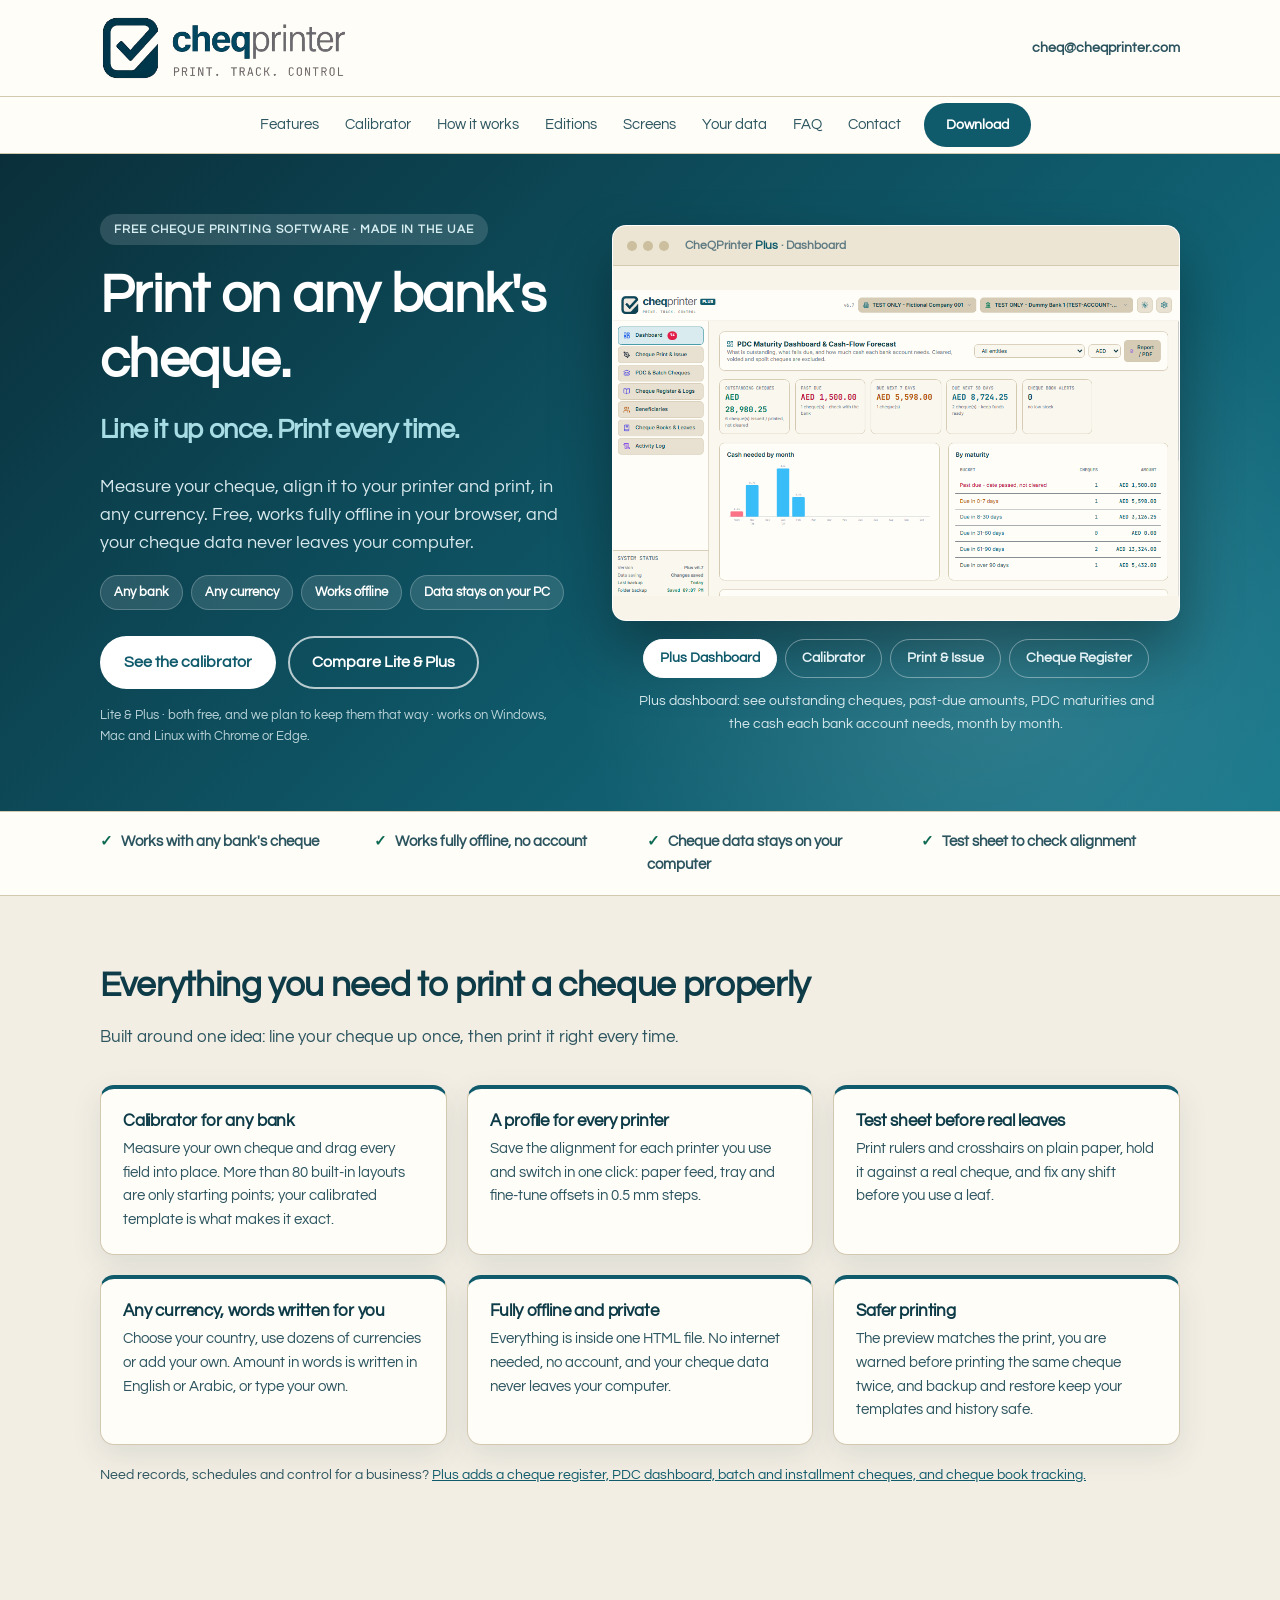
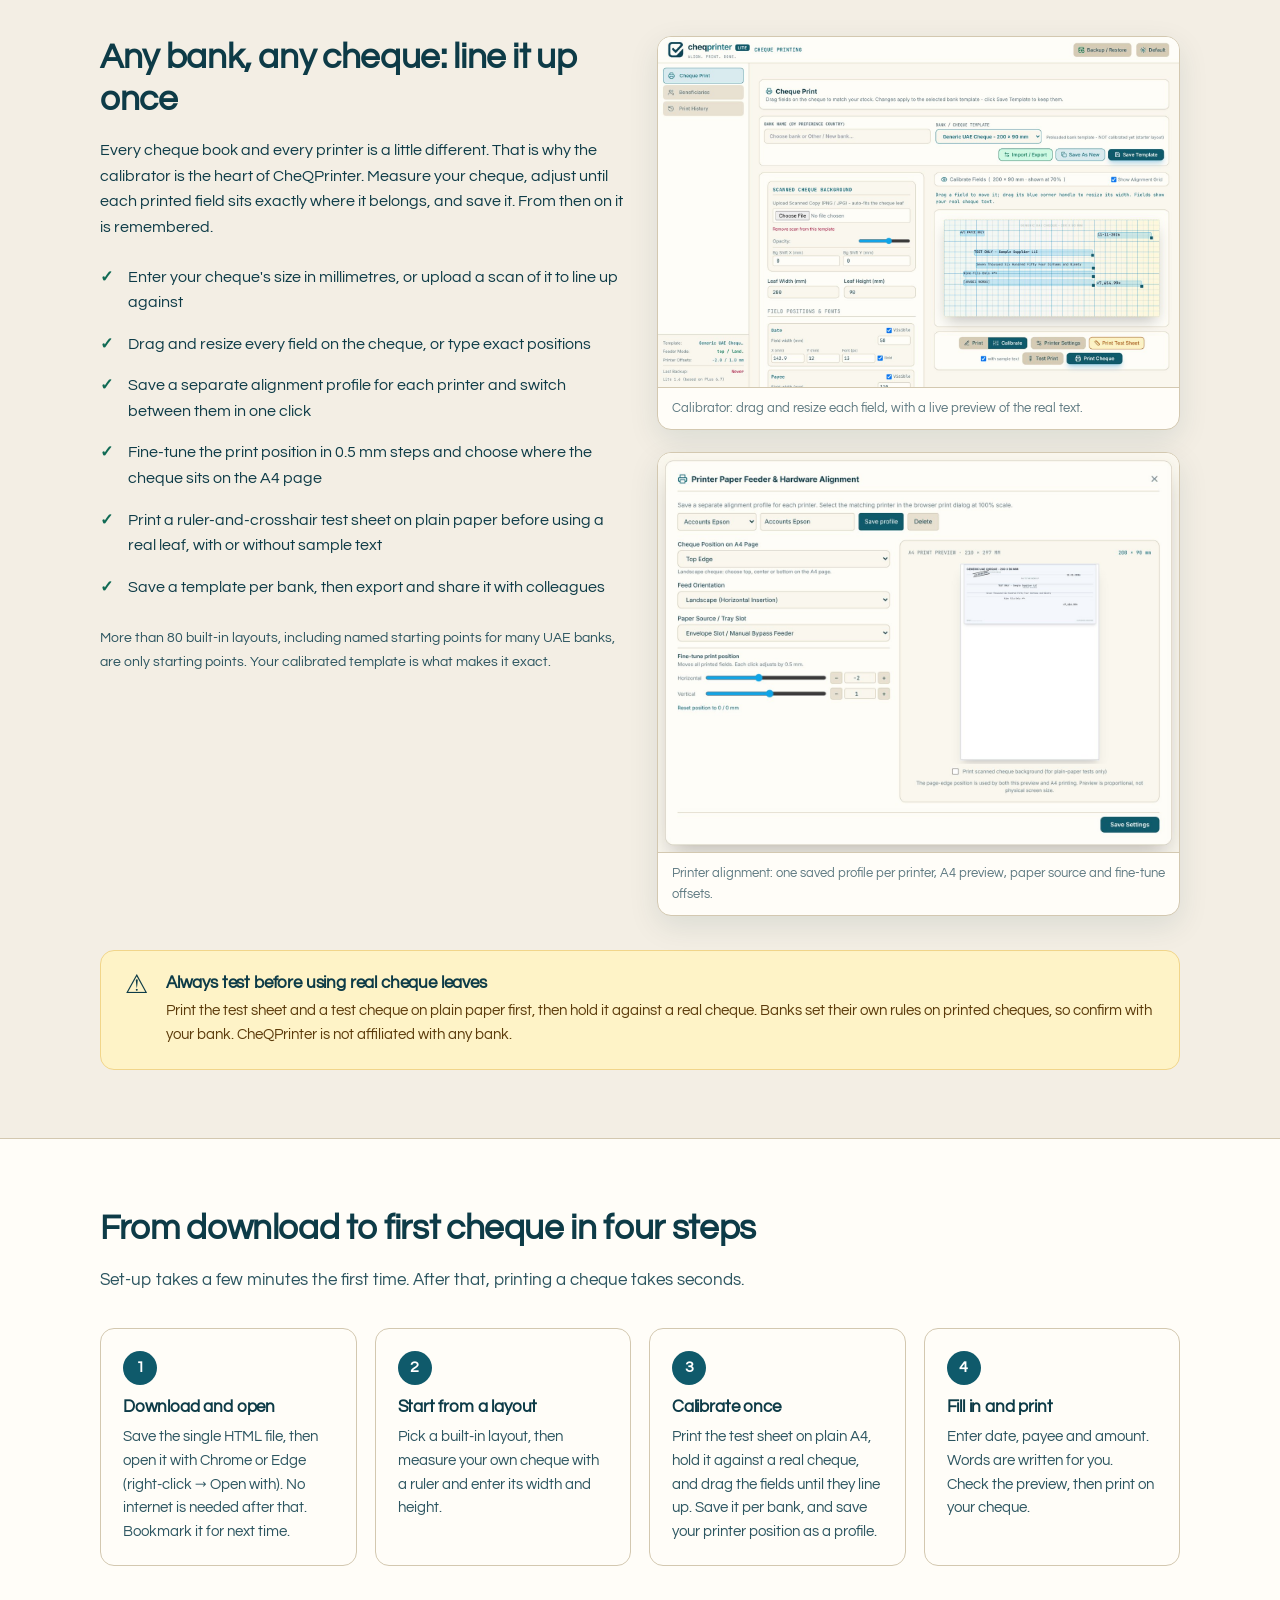
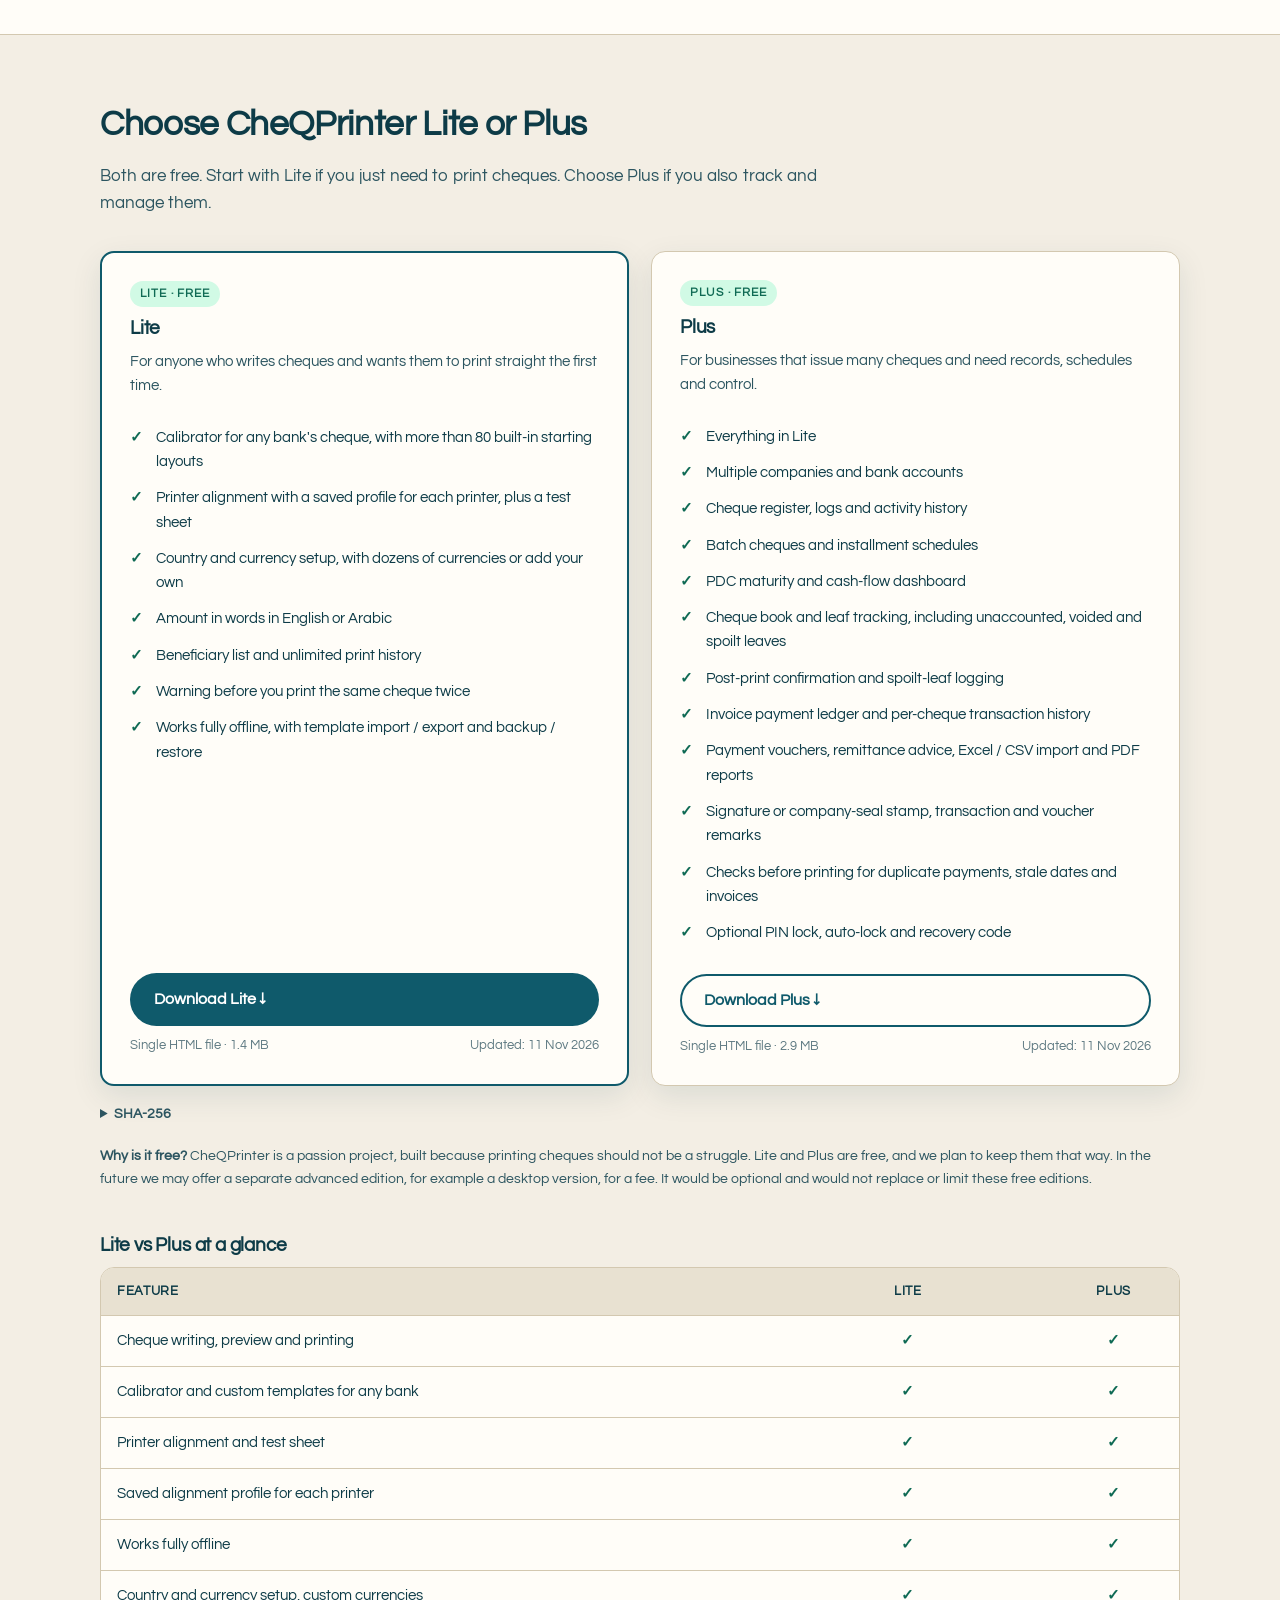
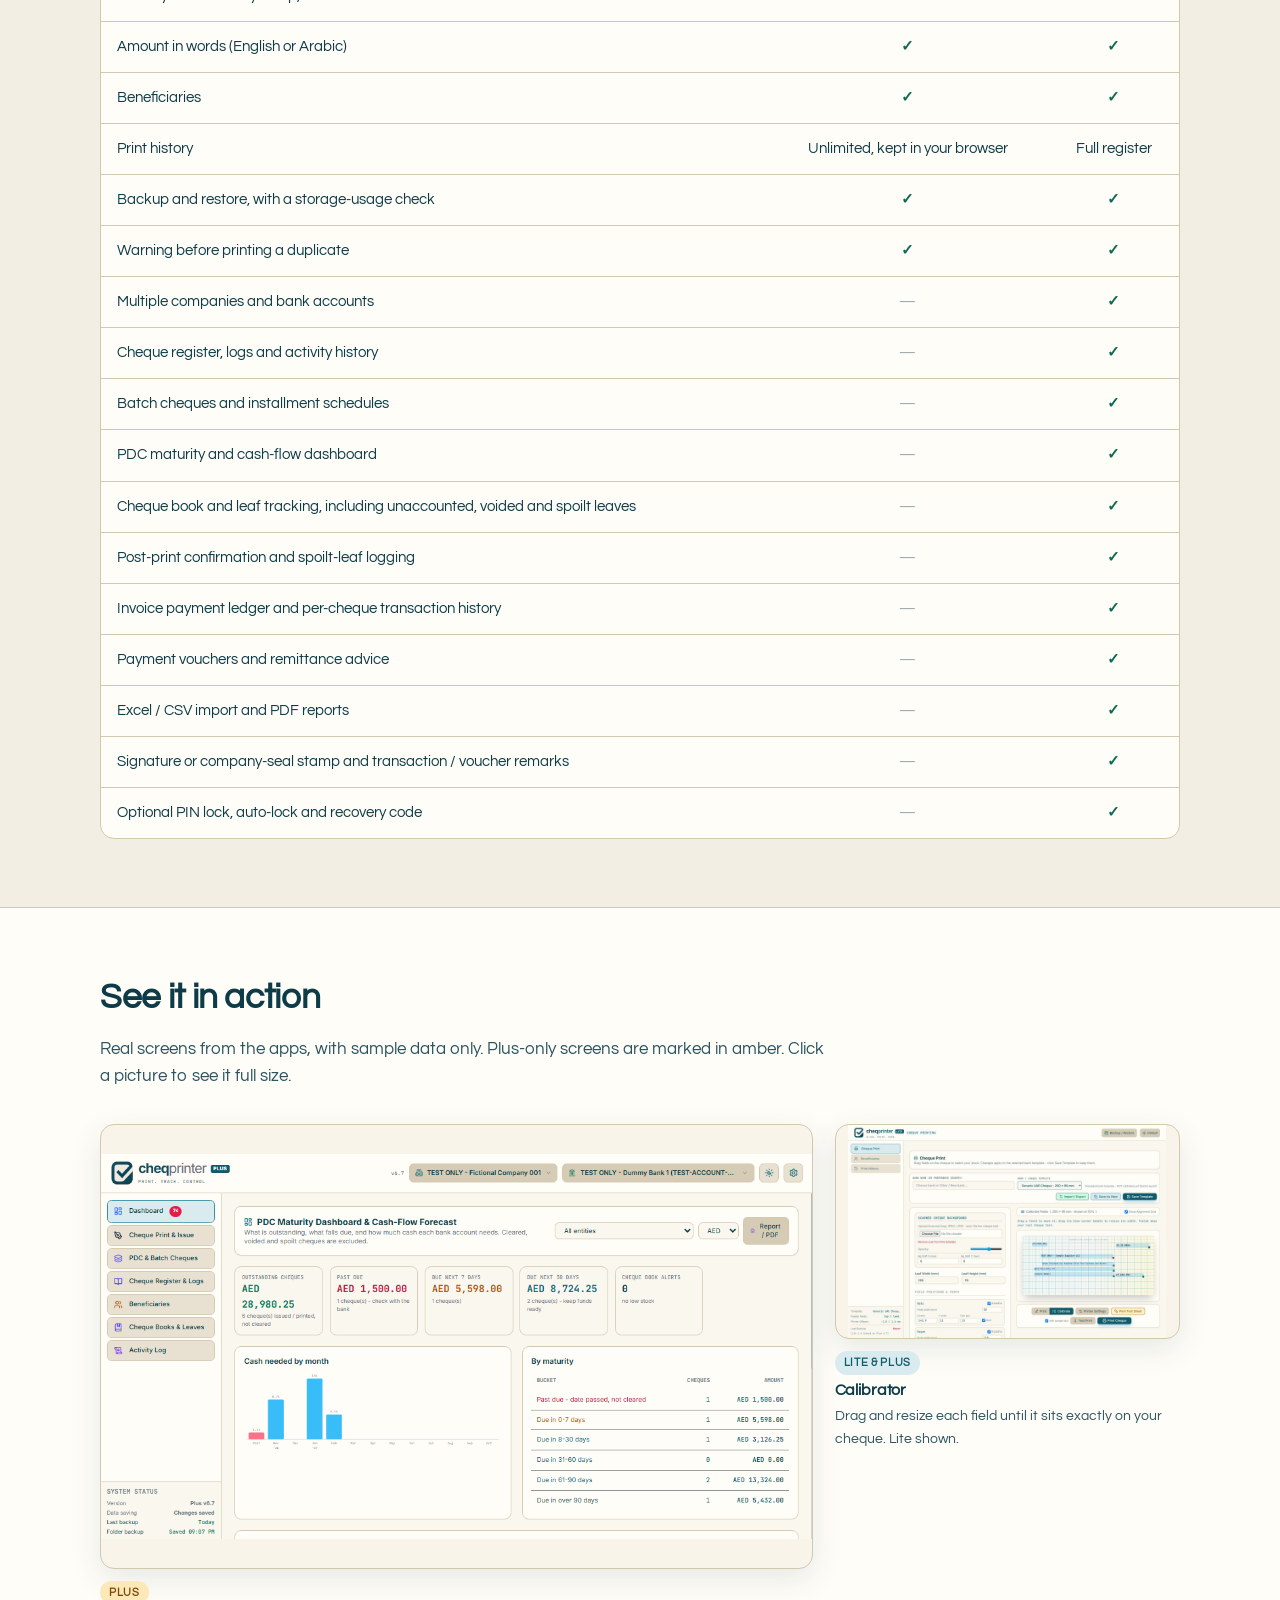
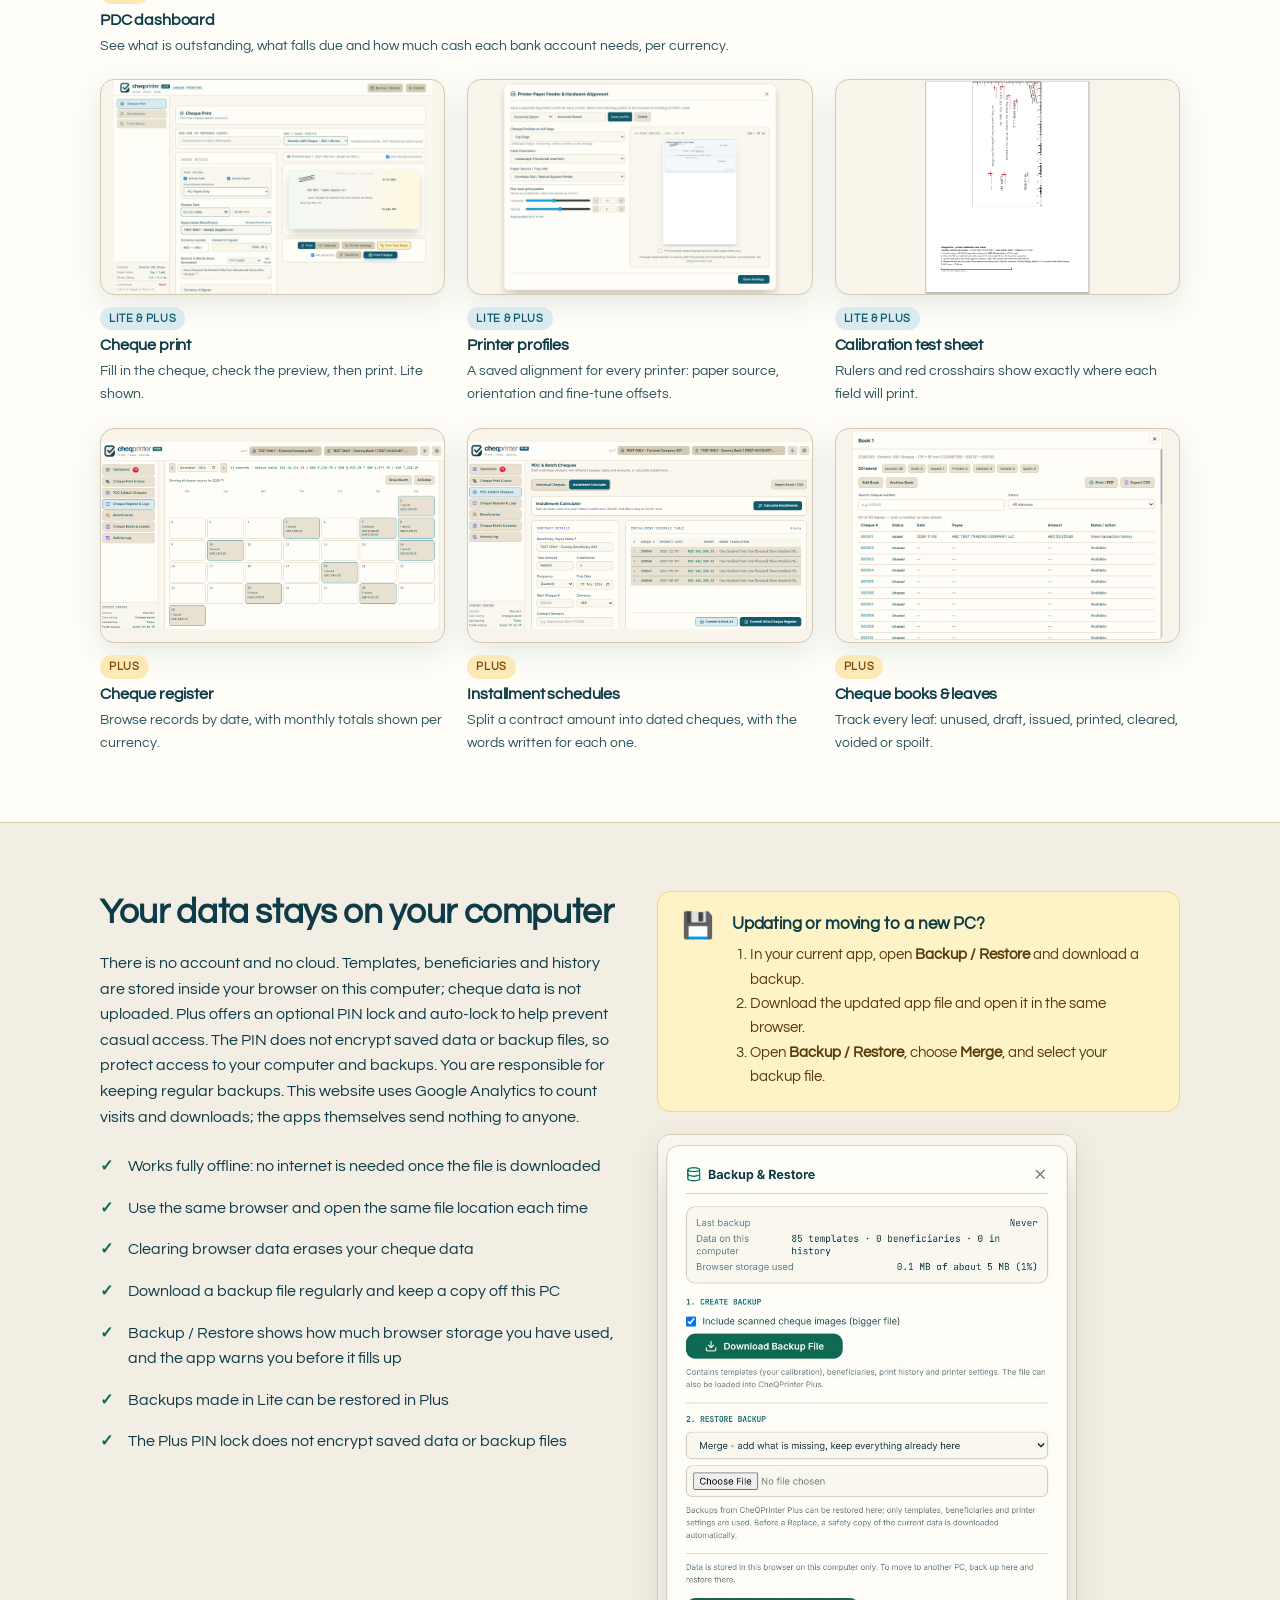
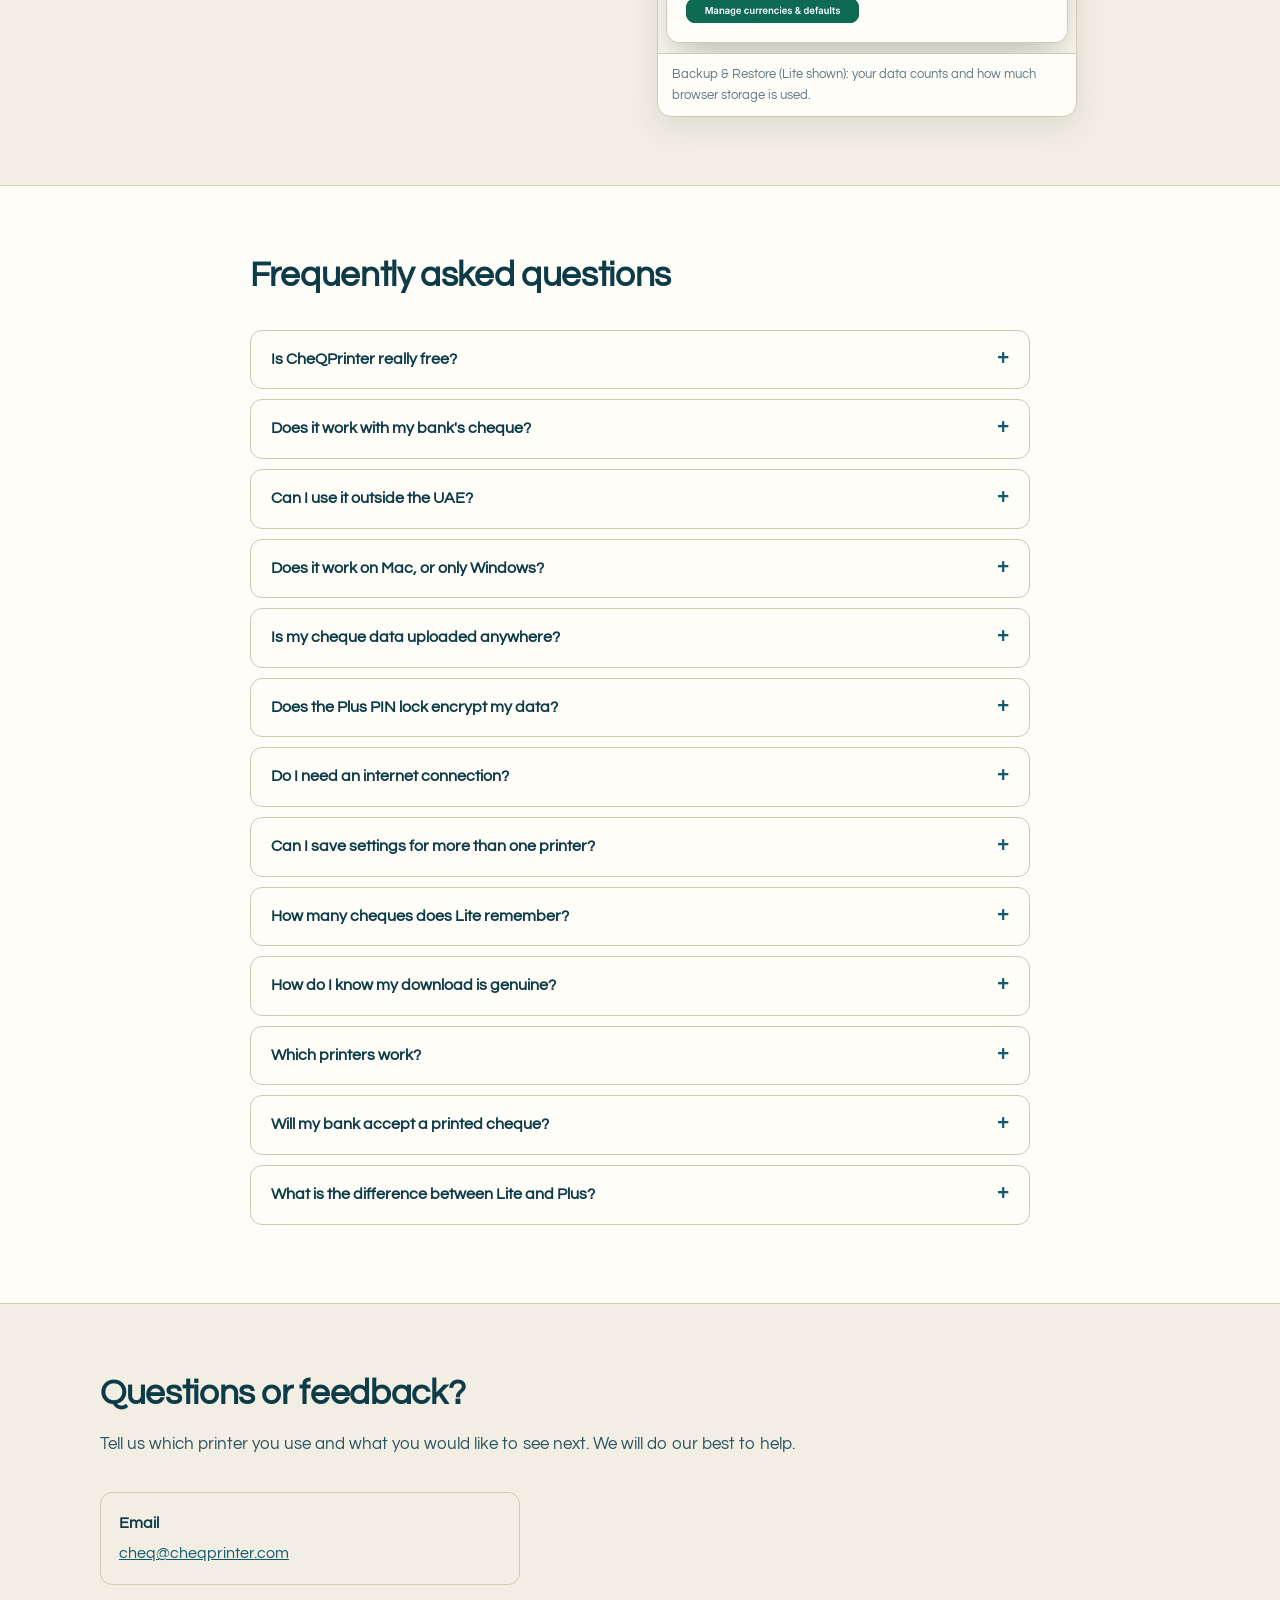
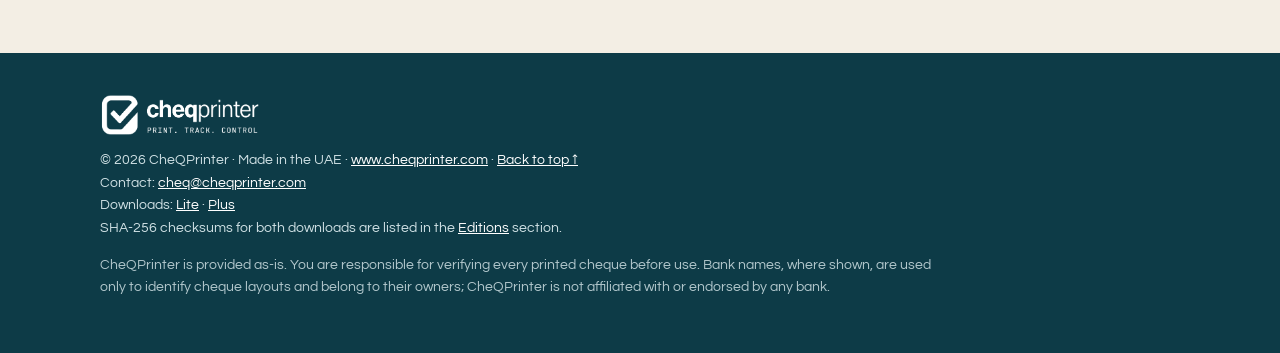
==== index.html @ adc1a196 "Update site from latest package" ====
<!doctype html>
<html lang="en">
<head>
<!-- Google Analytics 4 (website visits and download clicks only; the apps themselves send nothing) -->
<script async src="https://www.googletagmanager.com/gtag/js?id=G-W925D2QX6T"></script>
<script>
  window.dataLayer = window.dataLayer || [];
  function gtag(){dataLayer.push(arguments);}
  gtag('js', new Date());
  gtag('config', 'G-W925D2QX6T');
</script>
<meta charset="utf-8">
<meta name="viewport" content="width=device-width, initial-scale=1">
<title>Free Cheque Printing Software | Print on Any Bank's Cheque | CheQPrinter</title>
<meta name="description" content="Free cheque printing software with a built-in calibrator. Line up your own cheque once, then print in any currency. Works offline; your data stays on your computer. Made in the UAE.">
<link rel="canonical" href="https://www.cheqprinter.com/">
<meta name="robots" content="index,follow,max-image-preview:large">
<meta name="theme-color" content="#fffdf8">
<meta property="og:type" content="website">
<meta property="og:url" content="https://www.cheqprinter.com/">
<meta property="og:title" content="Free Cheque Printing Software | Print on Any Bank's Cheque">
<meta property="og:description" content="Line up your own cheque once with the built-in calibrator, then print every time. Free. Made in the UAE.">
<meta property="og:image" content="https://www.cheqprinter.com/assets/og-image.png">
<meta property="og:image:width" content="1200">
<meta property="og:image:height" content="630">
<meta name="twitter:card" content="summary_large_image">
<meta name="twitter:image" content="https://www.cheqprinter.com/assets/og-image.png">
<meta name="twitter:title" content="Free Cheque Printing Software | CheQPrinter">
<meta name="twitter:description" content="Line up your own cheque once with the built-in calibrator, then print every time. Free. Made in the UAE.">
<link rel="icon" href="favicon.ico" sizes="any">
<link rel="icon" type="image/png" sizes="32x32" href="assets/favicon-32.png">
<link rel="apple-touch-icon" href="assets/apple-touch-icon.png">
<link rel="manifest" href="site.webmanifest">
<link rel="preconnect" href="https://fonts.googleapis.com">
<link rel="preconnect" href="https://fonts.gstatic.com" crossorigin>
<!-- Century Gothic is a system font (Windows / Office), so it cannot be embedded. Questrial is a free lookalike used only on devices that lack it. -->
<link href="https://fonts.googleapis.com/css2?family=Questrial&display=swap" rel="stylesheet">

<script type="application/ld+json">
{
  "@context": "https://schema.org",
  "@type": "SoftwareApplication",
  "name": "CheQPrinter",
  "applicationCategory": "BusinessApplication",
  "operatingSystem": "Any modern web browser (Windows, macOS, Linux)",
  "description": "Free cheque printing software with a built-in calibrator, test sheet and printer alignment. Works with any bank's cheque.",
  "url": "https://www.cheqprinter.com/",
  "isAccessibleForFree": true,
  "featureList": "Cheque calibrator for any bank, printer alignment profiles, test sheet, amount in words in English and Arabic, any currency, works fully offline, beneficiary list, unlimited print history, backup and restore",
  "offers": { "@type": "Offer", "price": "0", "priceCurrency": "AED" }
}
</script>
<script type="application/ld+json">
{
  "@context": "https://schema.org",
  "@type": "FAQPage",
  "mainEntity": [
    { "@type": "Question", "name": "Is CheQPrinter free?", "acceptedAnswer": { "@type": "Answer", "text": "Yes. Lite and Plus are both free, and we plan to keep them that way. In the future we may offer a separate advanced edition, for example a desktop version, for a fee; it would be optional and would not replace or limit these free editions." } },
    { "@type": "Question", "name": "Does it work with my bank's cheque?", "acceptedAnswer": { "@type": "Answer", "text": "Yes. The calibrator lets you measure your own cheque and position every printed field exactly where it belongs, so it works with any bank's cheque. Built-in layouts are only starting points." } },
    { "@type": "Question", "name": "Can I use it outside the UAE?", "acceptedAnswer": { "@type": "Answer", "text": "Yes. The calibrator works with any cheque anywhere. You choose your country and default currency at setup, dozens of currencies are included, you can add a custom currency, and amount in words is written in English or Arabic. You can also type your own words in any language." } },
    { "@type": "Question", "name": "Does it work on Mac or only Windows?", "acceptedAnswer": { "@type": "Answer", "text": "CheQPrinter is a single HTML file that runs in a modern browser such as Chrome or Edge, so it works on Windows, macOS and Linux." } },
    { "@type": "Question", "name": "Is my cheque data uploaded anywhere?", "acceptedAnswer": { "@type": "Answer", "text": "No. There is no account and no cheque data is sent to a server. Records are stored in your browser on your computer." } },
    { "@type": "Question", "name": "Do I need an internet connection?", "acceptedAnswer": { "@type": "Answer", "text": "No. Once you have downloaded the file, Lite and Plus work fully offline. All styling, icons and fonts are inside the file, and your cheque data is never sent anywhere." } },
    { "@type": "Question", "name": "Can I save settings for more than one printer?", "acceptedAnswer": { "@type": "Answer", "text": "Yes. Save a separate alignment profile for each printer and switch between them in one click." } },
    { "@type": "Question", "name": "Does the Plus PIN lock encrypt my data?", "acceptedAnswer": { "@type": "Answer", "text": "No. The optional PIN lock helps prevent casual use of the app interface, but it does not encrypt saved data or backup files. Protect access to your computer and keep backups secure." } }
  ]
}
</script>

<style>
:root{
  --ink:#0d3b47; --ink-soft:#2c5560; --muted:#5f7a82;
  --teal:#0f5a6b; --teal-2:#17788b; --green:#0f6a54;
  --cream:#f3eee4; --paper:#fffdf8; --sand:#e8e1d1; --line:#d3c8b0;
  --amber-bg:#fef3c7;
  --radius:14px; --shadow:0 10px 30px rgba(13,59,71,.10);
  --font:"Century Gothic",CenturyGothic,"Apple Gothic","URW Gothic",Questrial,"Segoe UI",Arial,sans-serif;
}
*{box-sizing:border-box}
html{scroll-behavior:smooth}
body{margin:0;font-family:var(--font);color:var(--ink);background:var(--cream);line-height:1.6;-webkit-font-smoothing:antialiased}
img{max-width:100%;height:auto;display:block}
a{color:var(--teal)}
h1,h2,h3{font-family:var(--font);font-weight:700;line-height:1.2;margin:0 0 .5em;letter-spacing:-.01em}
h2{font-size:clamp(1.6rem,3.4vw,2.2rem)}
h3{font-size:1.2rem}
p{margin:0 0 1em}
.wrap{max-width:1120px;margin:0 auto;padding:0 20px}
.skip{position:absolute;left:-999px;top:8px;background:var(--teal);color:#fff;padding:8px 12px;border-radius:8px;z-index:100}
.skip:focus{left:8px}
:focus-visible{outline:3px solid var(--teal-2);outline-offset:2px;border-radius:4px}
section[id]{scroll-margin-top:64px}
@media(prefers-reduced-motion:reduce){html{scroll-behavior:auto}}

/* ---------- header: big logo bar + floating menu bar ---------- */
.brandbar{background:var(--paper);border-bottom:1px solid var(--line)}
.brandbar .wrap{display:flex;align-items:center;justify-content:space-between;gap:16px;padding-top:14px;padding-bottom:14px}
.brandbar .brand img{height:68px;width:auto}
.brandbar .mail{font-size:.9rem;font-weight:600;text-decoration:none;color:var(--ink-soft)}
.brandbar .mail:hover{color:var(--teal)}
@media(max-width:720px){.brandbar .brand img{height:52px}.brandbar .mail{display:none}}

.menubar{position:sticky;top:0;z-index:50;background:rgba(255,253,248,.96);backdrop-filter:blur(8px);border-bottom:1px solid var(--line)}
.menubar .wrap{position:relative;display:flex;align-items:center;height:56px}
.menubar .mini{position:absolute;left:20px;top:50%;transform:translateY(-50%);opacity:0;pointer-events:none;transition:opacity .2s}
.menubar .mini img{height:28px;width:auto}
.menubar.scrolled .mini{opacity:1;pointer-events:auto}
@media(max-width:1240px){.menubar .mini{display:none}}
.menubar nav{flex:1;min-width:0;display:flex;align-items:center;gap:4px;font-size:.92rem;font-weight:500;overflow-x:auto;white-space:nowrap;scrollbar-width:none;-webkit-overflow-scrolling:touch}
.menubar nav::-webkit-scrollbar{display:none}
.menubar nav a{flex:none;text-decoration:none;color:var(--ink-soft);padding:8px 11px;border-radius:999px}
.menubar nav a:first-child{margin-left:auto}
.menubar nav a.btn{margin-right:auto;margin-left:8px;padding:8px 20px;color:#fff;font-size:.9rem}
.menubar nav a:hover{color:var(--teal);background:#e9f1f2}
.menubar nav a.btn:hover{background:var(--teal-2);color:#fff}
.menubar nav a.active{color:var(--teal);background:#d9ebee;font-weight:700}

.btn{display:inline-flex;align-items:center;gap:8px;padding:12px 22px;border-radius:999px;font-weight:600;text-decoration:none;border:2px solid transparent;font-size:.98rem;cursor:pointer;transition:transform .12s, background .12s}
.btn:hover{transform:translateY(-1px)}
.btn-primary{background:var(--teal);color:#fff!important}
.btn-primary:hover{background:var(--teal-2)}
.btn-ghost{background:transparent;color:var(--teal)!important;border-color:var(--teal)}

/* ---------- hero ---------- */
.hero{position:relative;overflow:hidden;color:#fff;padding:60px 0 64px;background:linear-gradient(135deg,#0a2f3a 0%,#0f5a6b 58%,#17788b 100%)}
.hero::before{content:"";position:absolute;right:-12%;bottom:-45%;width:70%;aspect-ratio:1;background:radial-gradient(circle,rgba(255,255,255,.12),transparent 65%);pointer-events:none}
.hero .grid{position:relative;display:grid;grid-template-columns:.9fr 1.1fr;gap:48px;align-items:center}
@media(max-width:960px){.hero .grid{grid-template-columns:1fr;gap:36px}}
.eyebrow{display:inline-block;font-size:.75rem;font-weight:700;letter-spacing:.08em;text-transform:uppercase;color:#d6eef2;background:rgba(255,255,255,.14);padding:6px 14px;border-radius:999px;margin-bottom:18px}
.hero h1{color:#fff;font-size:clamp(2.2rem,4.4vw,3.4rem);margin-bottom:.45em}
.hero h1 span{display:block;color:#a9dde5;font-size:.5em;line-height:1.3;margin-top:.7em;text-wrap:balance}
.hero p.lead{font-size:1.1rem;color:#d6e8ec;max-width:30em}
.chips{display:flex;flex-wrap:wrap;gap:8px;margin:0 0 26px;padding:0;list-style:none}
.chips li{font-size:.82rem;font-weight:600;padding:6px 13px;border-radius:999px;background:rgba(255,255,255,.12);border:1px solid rgba(255,255,255,.22)}
.cta-row{display:flex;flex-wrap:wrap;gap:12px;margin:0 0 16px}
.btn-light{background:#fff;color:var(--teal)!important}
.btn-light:hover{background:#eaf5f7}
.btn-outline-light{border-color:rgba(255,255,255,.7);color:#fff!important}
.btn-outline-light:hover{background:rgba(255,255,255,.12)}
.hero .microcopy{font-size:.82rem;color:#b9d3d8;margin:0}

.stage{min-width:0}
.frame{background:var(--paper);border-radius:14px;box-shadow:0 30px 60px rgba(0,0,0,.35);overflow:hidden;border:1px solid rgba(255,255,255,.28)}
.frame .bar{display:flex;align-items:center;gap:6px;padding:10px 14px;background:#ece5d3;border-bottom:1px solid var(--line)}
.frame .bar i{width:10px;height:10px;border-radius:50%;background:#cbbf9f}
.frame .bar b{margin-left:10px;font-size:.74rem;font-weight:600;color:var(--muted)}
.slides{position:relative;aspect-ratio:16/10;background:#f8f4ea}
.slide{position:absolute;inset:0;margin:0;opacity:0;transition:opacity .6s ease}
.slide.active{opacity:1}
.slide img{width:100%;height:100%;object-fit:contain;object-position:center}
.tabs{display:flex;flex-wrap:wrap;gap:8px;justify-content:center;margin-top:18px}
.tab{font:inherit;font-size:.85rem;font-weight:600;padding:8px 16px;border-radius:999px;border:1px solid rgba(255,255,255,.38);background:transparent;color:#e3f1f4;cursor:pointer}
.tab:hover{background:rgba(255,255,255,.12)}
.tab[aria-selected="true"]{background:#fff;color:var(--teal);border-color:#fff}
.cap{text-align:center;color:#d6e8ec;font-size:.88rem;margin:12px auto 0;max-width:38em;min-height:3em}

.trust{background:var(--paper);border-block:1px solid var(--line)}
.trust ul{list-style:none;margin:0;padding:18px 0;display:grid;grid-template-columns:repeat(4,1fr);gap:14px;font-size:.92rem;font-weight:600;color:var(--ink-soft)}
.trust li::before{content:"✓";color:var(--green);font-weight:800;margin-right:8px}
@media(max-width:820px){.trust ul{grid-template-columns:1fr 1fr}}

section.block{padding:68px 0}
.block.alt{background:var(--paper);border-block:1px solid var(--line)}
.sec-head{max-width:46em;margin-bottom:34px}
.sec-head p{color:var(--ink-soft);font-size:1.05rem}

.shot{background:var(--paper);border:1px solid var(--line);border-radius:var(--radius);box-shadow:var(--shadow);overflow:hidden;margin:0}
.shot img{width:100%}
.shot figcaption{padding:10px 14px;font-size:.82rem;color:var(--muted);border-top:1px solid var(--line)}

.steps{display:grid;grid-template-columns:repeat(4,1fr);gap:18px;counter-reset:s;list-style:none;padding:0;margin:0}
@media(max-width:900px){.steps{grid-template-columns:1fr 1fr}}
@media(max-width:560px){.steps{grid-template-columns:1fr}}
.steps li{background:var(--paper);border:1px solid var(--line);border-radius:var(--radius);padding:22px;counter-increment:s}
.steps li::before{content:counter(s);display:grid;place-items:center;width:34px;height:34px;border-radius:50%;background:var(--teal);color:#fff;font-weight:700;margin-bottom:12px}
.steps h3{font-size:1.05rem;font-family:inherit;font-weight:700}
.steps p{font-size:.92rem;color:var(--ink-soft);margin:0}

.cards{display:grid;grid-template-columns:1fr 1fr;gap:22px}
@media(max-width:820px){.cards{grid-template-columns:1fr}}
.card{background:var(--paper);border:1px solid var(--line);border-radius:var(--radius);padding:28px;display:flex;flex-direction:column;box-shadow:var(--shadow)}
.card.featured{border:2px solid var(--teal)}
.tag{align-self:flex-start;font-size:.72rem;font-weight:700;letter-spacing:.08em;color:var(--green);background:#d1fae5;padding:4px 10px;border-radius:999px;margin-bottom:10px}
.card .for{color:var(--ink-soft);font-size:.95rem}
.card ul{padding-left:0;list-style:none;margin:6px 0 22px;flex:1}
.card li{padding:6px 0 6px 26px;position:relative;font-size:.95rem}
.card li::before{content:"✓";position:absolute;left:0;color:var(--green);font-weight:800}
.card .meta{font-size:.8rem;color:var(--muted);margin-top:10px}
.download-meta{display:flex;justify-content:space-between;align-items:center;gap:12px;flex-wrap:wrap;margin-top:10px}
.card .download-meta .meta{margin:0}
.note{font-size:.9rem;color:var(--ink-soft);margin-top:18px}

.tablewrap{overflow-x:auto;border:1px solid var(--line);border-radius:var(--radius);background:var(--paper)}
table{border-collapse:collapse;width:100%;min-width:560px;font-size:.94rem}
th,td{padding:13px 16px;text-align:left;border-bottom:1px solid var(--line)}
th{background:var(--sand);font-size:.82rem;text-transform:uppercase;letter-spacing:.05em}
td:not(:first-child),th:not(:first-child){text-align:center}
tr:last-child td{border-bottom:0}
.yes{color:var(--green);font-weight:800}
.no{color:#9aa9ae}

.callout{display:grid;grid-template-columns:auto 1fr;gap:18px;background:var(--amber-bg);border:1px solid #f1d58a;border-radius:var(--radius);padding:22px 24px}
.callout .ic{font-size:1.6rem;line-height:1}
.callout h3{font-family:inherit;font-size:1.05rem;font-weight:700;margin-bottom:.3em}
.callout p{margin:0;font-size:.95rem;color:#5b3a0a}
.callout ol{margin:.6em 0 0;padding-left:1.2em;font-size:.95rem;color:#5b3a0a}

.two{display:grid;grid-template-columns:1fr 1fr;gap:34px;align-items:start}
@media(max-width:820px){.two{grid-template-columns:1fr}}
.checks{list-style:none;padding:0;margin:0}
.checks li{padding:8px 0 8px 28px;position:relative}
.checks li::before{content:"✓";position:absolute;left:0;color:var(--green);font-weight:800}

.gallery{display:grid;grid-template-columns:repeat(3,1fr);gap:22px}
@media(max-width:900px){.gallery{grid-template-columns:1fr 1fr}}
@media(max-width:560px){.gallery{grid-template-columns:1fr}}
.gallery figure{margin:0}
.thumb{display:block;aspect-ratio:16/10;background:#f8f4ea;border:1px solid var(--line);border-radius:var(--radius);box-shadow:var(--shadow);overflow:hidden}
.thumb img{width:100%;height:100%;object-fit:contain}
.pill{display:inline-block;font-size:.68rem;font-weight:700;letter-spacing:.06em;text-transform:uppercase;color:var(--teal);background:#d9ebee;padding:3px 9px;border-radius:999px;margin-top:12px}
.pill.plus{color:#7a4a05;background:#fde8b8}
.gallery h3{font-family:inherit;font-size:1rem;font-weight:700;margin:6px 0 4px}
.gallery p{font-size:.9rem;color:var(--ink-soft);margin:0}

.faq details{background:var(--paper);border:1px solid var(--line);border-radius:12px;padding:0;margin-bottom:10px}
.faq summary{cursor:pointer;list-style:none;padding:16px 20px;font-weight:600;display:flex;justify-content:space-between;gap:12px}
.faq summary::-webkit-details-marker{display:none}
.faq summary::after{content:"+";font-size:1.3rem;color:var(--teal);line-height:1}
.faq details[open] summary::after{content:"–"}
.faq .ans{padding:0 20px 18px;color:var(--ink-soft);font-size:.96rem}

.contact{max-width:420px}
.contact div{background:var(--cream);border:1px solid var(--line);border-radius:12px;padding:18px}
.contact b{display:block;margin-bottom:4px}
.features{display:grid;grid-template-columns:repeat(3,1fr);gap:20px}
@media(max-width:900px){.features{grid-template-columns:1fr 1fr}}
@media(max-width:560px){.features{grid-template-columns:1fr}}
.fcard{background:var(--paper);border:1px solid var(--line);border-top:4px solid var(--teal);border-radius:var(--radius);padding:22px;box-shadow:var(--shadow)}
.fcard h3{font-size:1.05rem;margin-bottom:.4em}
.fcard p{font-size:.92rem;color:var(--ink-soft);margin:0}
.stack{display:grid;gap:22px;min-width:0}
.gallery figure.big{grid-column:span 2}
@media(max-width:560px){.gallery figure.big{grid-column:auto}}
.pill.lite{color:#0f6a54;background:#d1fae5}
.sha{margin-top:12px;font-size:.78rem;color:var(--muted)}
.sha summary{cursor:pointer;font-weight:600;color:var(--ink-soft)}
.sha code{display:block;margin-top:6px;padding:8px 10px;background:var(--cream);border:1px solid var(--line);border-radius:8px;word-break:break-all;font-size:.74rem;color:var(--ink)}
.sha-main{margin-top:18px;font-size:.85rem}
.sha-line{margin:8px 0 0;font-size:.85rem}
.sha-line b{display:inline-block;min-width:3em}
.sha-help{font-size:.88rem;color:var(--ink-soft);margin:10px 0 0}
.sha-help code{background:var(--sand);padding:2px 6px;border-radius:6px;font-size:.82rem}
.frame .bar b em{font-style:normal;color:var(--teal);font-weight:700}
footer{background:var(--ink);color:#cfe0e4;padding:40px 0;font-size:.88rem}
footer a{color:#fff}
footer .legal{max-width:60em;opacity:.85;margin-top:14px}
</style>
</head>
<body>
<a class="skip" href="#main">Skip to content</a>

<!-- Big logo bar (scrolls away) -->
<div class="brandbar">
  <div class="wrap">
    <a class="brand" href="#" aria-label="CheQPrinter home"><img src="assets/cheqprinter-logo.png?rev=5" alt="CheQPrinter - Print. Track. Control."></a>
    <a class="mail" href="mailto:cheq@cheqprinter.com">cheq@cheqprinter.com</a>
  </div>
</div>

<!-- Floating menu bar (stays on screen while scrolling) -->
<header class="menubar" id="menubar">
  <div class="wrap">
    <a class="mini" href="#" aria-label="Back to top"><img src="assets/cheqprinter-logo.png?rev=5" alt="CheQPrinter"></a>
    <nav aria-label="Main">
      <a href="#features">Features</a>
      <a href="#calibrator">Calibrator</a>
      <a href="#how">How it works</a>
      <a href="#editions">Editions</a>
      <a href="#screens">Screens</a>
      <a href="#safety">Your data</a>
      <a href="#faq">FAQ</a>
      <a href="#contact">Contact</a>
      <a class="btn btn-primary" href="#editions">Download</a>
    </nav>
  </div>
</header>

<main id="main">
<!-- HERO -->
<section class="hero">
  <div class="wrap grid">
    <div class="hero-text">
      <span class="eyebrow">Free cheque printing software &middot; Made in the UAE</span>
      <h1>Print on any bank's cheque.<span>Line it up once. Print every time.</span></h1>
      <p class="lead">Measure your cheque, align it to your printer and print, in any currency. Free, works fully offline in your browser, and your cheque data never leaves your computer.</p>
      <ul class="chips" aria-label="Highlights">
        <li>Any bank</li>
        <li>Any currency</li>
        <li>Works offline</li>
        <li>Data stays on your PC</li>
      </ul>
      <div class="cta-row">
        <a class="btn btn-light" href="#calibrator">See the calibrator</a>
        <a class="btn btn-outline-light" href="#editions">Compare Lite &amp; Plus</a>
      </div>
      <p class="microcopy">Lite &amp; Plus &middot; both free, and we plan to keep them that way &middot; works on Windows, Mac and Linux with Chrome or Edge.</p>
    </div>

    <div class="stage" id="stage">
      <div class="frame">
        <div class="bar"><i></i><i></i><i></i><b id="frameTitle">CheQPrinter <em>Plus</em> &middot; Dashboard</b></div>
        <div class="slides">
          <figure class="slide active" data-ed="Plus" data-name="Dashboard" data-cap="Plus dashboard: see outstanding cheques, past-due amounts, PDC maturities and the cash each bank account needs, month by month.">
            <img src="assets/dashboard.png?rev=6" alt="CheQPrinter Plus dashboard showing outstanding cheques, past due amounts, cash needed by month and maturity buckets" width="1050" height="569">
          </figure>
          <figure class="slide" data-ed="Lite &amp; Plus" data-name="Calibrator" data-cap="Calibrator (Lite shown, Plus has it too): drag each field into place over your cheque, with a live preview of exactly what prints.">
            <img src="assets/lite-calibrate.jpg?rev=6" alt="CheQPrinter calibrator: drag and resize each field over the cheque with an alignment grid" width="1500" height="1008" loading="lazy">
          </figure>
          <figure class="slide" data-ed="Lite &amp; Plus" data-name="Print &amp; Issue" data-cap="Cheque print (Lite shown): type the payee and amount, the words are written for you, check the preview and print.">
            <img src="assets/lite-print.jpg?rev=6" alt="CheQPrinter Lite cheque print screen with payee, amount, amount in words and a live cheque preview" width="1500" height="1008" loading="lazy">
          </figure>
          <figure class="slide" data-ed="Plus" data-name="Cheque Register" data-cap="Plus cheque register: browse records by date, with monthly totals shown per currency.">
            <img src="assets/cheque-register.png?rev=6" alt="CheQPrinter Plus cheque register showing monthly totals by currency and date" width="1040" height="564" loading="lazy">
          </figure>
        </div>
      </div>
      <div class="tabs" role="tablist" aria-label="Preview screens">
        <button class="tab" role="tab" aria-selected="true" type="button">Plus Dashboard</button>
        <button class="tab" role="tab" aria-selected="false" type="button">Calibrator</button>
        <button class="tab" role="tab" aria-selected="false" type="button">Print &amp; Issue</button>
        <button class="tab" role="tab" aria-selected="false" type="button">Cheque Register</button>
      </div>
      <p class="cap" id="heroCap" aria-live="polite">Plus dashboard: see outstanding cheques, past-due amounts, PDC maturities and the cash each bank account needs, month by month.</p>
    </div>
  </div>
</section>

<div class="trust">
  <div class="wrap">
    <ul>
      <li>Works with any bank's cheque</li>
      <li>Works fully offline, no account</li>
      <li>Cheque data stays on your computer</li>
      <li>Test sheet to check alignment</li>
    </ul>
  </div>
</div>

<!-- FEATURES -->
<section class="block" id="features">
  <div class="wrap">
    <div class="sec-head">
      <h2>Everything you need to print a cheque properly</h2>
      <p>Built around one idea: line your cheque up once, then print it right every time.</p>
    </div>
    <div class="features">
      <article class="fcard"><h3>Calibrator for any bank</h3><p>Measure your own cheque and drag every field into place. More than 80 built-in layouts are only starting points; your calibrated template is what makes it exact.</p></article>
      <article class="fcard"><h3>A profile for every printer</h3><p>Save the alignment for each printer you use and switch in one click: paper feed, tray and fine-tune offsets in 0.5 mm steps.</p></article>
      <article class="fcard"><h3>Test sheet before real leaves</h3><p>Print rulers and crosshairs on plain paper, hold it against a real cheque, and fix any shift before you use a leaf.</p></article>
      <article class="fcard"><h3>Any currency, words written for you</h3><p>Choose your country, use dozens of currencies or add your own. Amount in words is written in English or Arabic, or type your own.</p></article>
      <article class="fcard"><h3>Fully offline and private</h3><p>Everything is inside one HTML file. No internet needed, no account, and your cheque data never leaves your computer.</p></article>
      <article class="fcard"><h3>Safer printing</h3><p>The preview matches the print, you are warned before printing the same cheque twice, and backup and restore keep your templates and history safe.</p></article>
    </div>
    <p class="note">Need records, schedules and control for a business? <a href="#editions">Plus adds a cheque register, PDC dashboard, batch and installment cheques, and cheque book tracking.</a></p>
  </div>
</section>

<!-- CALIBRATOR -->
<section class="block" id="calibrator">
  <div class="wrap two">
    <div>
      <h2>Any bank, any cheque: line it up once</h2>
      <p>Every cheque book and every printer is a little different. That is why the calibrator is the heart of CheQPrinter. Measure your cheque, adjust until each printed field sits exactly where it belongs, and save it. From then on it is remembered.</p>
      <ul class="checks">
        <li>Enter your cheque's size in millimetres, or upload a scan of it to line up against</li>
        <li>Drag and resize every field on the cheque, or type exact positions</li>
        <li>Save a separate alignment profile for each printer and switch between them in one click</li>
        <li>Fine-tune the print position in 0.5 mm steps and choose where the cheque sits on the A4 page</li>
        <li>Print a ruler-and-crosshair test sheet on plain paper before using a real leaf, with or without sample text</li>
        <li>Save a template per bank, then export and share it with colleagues</li>
      </ul>
      <p class="note">More than 80 built-in layouts, including named starting points for many UAE banks, are only starting points. Your calibrated template is what makes it exact.</p>
    </div>
    <div class="stack">
      <figure class="shot">
        <img src="assets/lite-calibrate.jpg?rev=6" alt="Calibrator with draggable fields and alignment grid over the cheque" width="1500" height="1008" loading="lazy">
        <figcaption>Calibrator: drag and resize each field, with a live preview of the real text.</figcaption>
      </figure>
      <figure class="shot">
        <img src="assets/lite-profiles.jpg?rev=6" alt="Printer alignment screen with saved printer profiles, A4 preview, feed orientation, paper source and fine-tune offsets" width="1300" height="1032" loading="lazy">
        <figcaption>Printer alignment: one saved profile per printer, A4 preview, paper source and fine-tune offsets.</figcaption>
      </figure>
    </div>
  </div>
  <div class="wrap" style="margin-top:34px">
    <div class="callout">
      <div class="ic" aria-hidden="true">&#9888;</div>
      <div>
        <h3>Always test before using real cheque leaves</h3>
        <p>Print the test sheet and a test cheque on plain paper first, then hold it against a real cheque. Banks set their own rules on printed cheques, so confirm with your bank. CheQPrinter is not affiliated with any bank.</p>
      </div>
    </div>
  </div>
</section>

<!-- HOW -->
<section class="block alt" id="how">
  <div class="wrap">
    <div class="sec-head">
      <h2>From download to first cheque in four steps</h2>
      <p>Set-up takes a few minutes the first time. After that, printing a cheque takes seconds.</p>
    </div>
    <ol class="steps">
      <li><h3>Download and open</h3><p>Save the single HTML file, then open it with Chrome or Edge (right-click &rarr; Open with). No internet is needed after that. Bookmark it for next time.</p></li>
      <li><h3>Start from a layout</h3><p>Pick a built-in layout, then measure your own cheque with a ruler and enter its width and height.</p></li>
      <li><h3>Calibrate once</h3><p>Print the test sheet on plain A4, hold it against a real cheque, and drag the fields until they line up. Save it per bank, and save your printer position as a profile.</p></li>
      <li><h3>Fill in and print</h3><p>Enter date, payee and amount. Words are written for you. Check the preview, then print on your cheque.</p></li>
    </ol>
  </div>
</section>

<!-- EDITIONS -->
<section class="block" id="editions">
  <div class="wrap">
    <div class="sec-head">
      <h2>Choose CheQPrinter Lite or Plus</h2>
      <p>Both are free. Start with Lite if you just need to print cheques. Choose Plus if you also track and manage them.</p>
    </div>
    <div class="cards">
      <article class="card featured">
        <span class="tag">LITE &middot; FREE</span>
        <h3>Lite</h3>
        <p class="for">For anyone who writes cheques and wants them to print straight the first time.</p>
        <ul>
          <li>Calibrator for any bank's cheque, with more than 80 built-in starting layouts</li>
          <li>Printer alignment with a saved profile for each printer, plus a test sheet</li>
          <li>Country and currency setup, with dozens of currencies or add your own</li>
          <li>Amount in words in English or Arabic</li>
          <li>Beneficiary list and unlimited print history</li>
          <li>Warning before you print the same cheque twice</li>
          <li>Works fully offline, with template import / export and backup / restore</li>
        </ul>
        <a class="btn btn-primary" href="downloads/cheqprinter-lite.html" download data-dl="lite" data-loc="edition_card">Download Lite &darr;</a>
        <div class="download-meta">
          <p class="meta">Single HTML file &middot; 1.4 MB</p>
          <p class="meta">Updated: 11 Nov 2026</p>
        </div>
      </article>
      <article class="card">
        <span class="tag">PLUS &middot; FREE</span>
        <h3>Plus</h3>
        <p class="for">For businesses that issue many cheques and need records, schedules and control.</p>
        <ul>
          <li>Everything in Lite</li>
          <li>Multiple companies and bank accounts</li>
          <li>Cheque register, logs and activity history</li>
          <li>Batch cheques and installment schedules</li>
          <li>PDC maturity and cash-flow dashboard</li>
          <li>Cheque book and leaf tracking, including unaccounted, voided and spoilt leaves</li>
          <li>Post-print confirmation and spoilt-leaf logging</li>
          <li>Invoice payment ledger and per-cheque transaction history</li>
          <li>Payment vouchers, remittance advice, Excel / CSV import and PDF reports</li>
          <li>Signature or company-seal stamp, transaction and voucher remarks</li>
          <li>Checks before printing for duplicate payments, stale dates and invoices</li>
          <li>Optional PIN lock, auto-lock and recovery code</li>
        </ul>
        <a class="btn btn-ghost" href="downloads/cheqprinter-plus.html" download data-dl="plus" data-loc="edition_card">Download Plus &darr;</a>
        <div class="download-meta">
          <p class="meta">Single HTML file &middot; 2.9 MB</p>
          <p class="meta">Updated: 11 Nov 2026</p>
        </div>
      </article>
    </div>
    
    <details class="sha sha-main"><summary>SHA-256</summary>
      <p class="sha-help">Technical users can use these values to confirm a download is exactly the file published here.</p>
      <p class="sha-line"><b>Lite</b> <code>c7de1c3a1082371ed981e0507bcc5133a4e2c88c24e6f8320ddeb2b431b8655e</code></p>
      <p class="sha-line"><b>Plus</b> <code>5ffc925a2f5c1cd7939dc03613b6e6773674ca692fc4998233199aa6a6deee4c</code></p>
      <p class="sha-help">On Windows run <code>certutil -hashfile cheqprinter-lite.html SHA256</code>. On Mac or Linux run <code>shasum -a 256 cheqprinter-lite.html</code>. If the result matches, the file is genuine.</p>
    </details>
    <p class="note"><b>Why is it free?</b> CheQPrinter is a passion project, built because printing cheques should not be a struggle. Lite and Plus are free, and we plan to keep them that way. In the future we may offer a separate advanced edition, for example a desktop version, for a fee. It would be optional and would not replace or limit these free editions.</p>

    <h3 style="margin-top:44px">Lite vs Plus at a glance</h3>
    <div class="tablewrap">
      <table>
        <thead><tr><th>Feature</th><th>Lite</th><th>Plus</th></tr></thead>
        <tbody>
          <tr><td>Cheque writing, preview and printing</td><td class="yes">&#10003;</td><td class="yes">&#10003;</td></tr>
          <tr><td>Calibrator and custom templates for any bank</td><td class="yes">&#10003;</td><td class="yes">&#10003;</td></tr>
          <tr><td>Printer alignment and test sheet</td><td class="yes">&#10003;</td><td class="yes">&#10003;</td></tr>
          <tr><td>Saved alignment profile for each printer</td><td class="yes">&#10003;</td><td class="yes">&#10003;</td></tr>
          <tr><td>Works fully offline</td><td class="yes">&#10003;</td><td class="yes">&#10003;</td></tr>
          <tr><td>Country and currency setup, custom currencies</td><td class="yes">&#10003;</td><td class="yes">&#10003;</td></tr>
          <tr><td>Amount in words (English or Arabic)</td><td class="yes">&#10003;</td><td class="yes">&#10003;</td></tr>
          <tr><td>Beneficiaries</td><td class="yes">&#10003;</td><td class="yes">&#10003;</td></tr>
          <tr><td>Print history</td><td>Unlimited, kept in your browser</td><td>Full register</td></tr>
          <tr><td>Backup and restore, with a storage-usage check</td><td class="yes">&#10003;</td><td class="yes">&#10003;</td></tr>
          <tr><td>Warning before printing a duplicate</td><td class="yes">&#10003;</td><td class="yes">&#10003;</td></tr>
          <tr><td>Multiple companies and bank accounts</td><td class="no">&mdash;</td><td class="yes">&#10003;</td></tr>
          <tr><td>Cheque register, logs and activity history</td><td class="no">&mdash;</td><td class="yes">&#10003;</td></tr>
          <tr><td>Batch cheques and installment schedules</td><td class="no">&mdash;</td><td class="yes">&#10003;</td></tr>
          <tr><td>PDC maturity and cash-flow dashboard</td><td class="no">&mdash;</td><td class="yes">&#10003;</td></tr>
          <tr><td>Cheque book and leaf tracking, including unaccounted, voided and spoilt leaves</td><td class="no">&mdash;</td><td class="yes">&#10003;</td></tr>
          <tr><td>Post-print confirmation and spoilt-leaf logging</td><td class="no">&mdash;</td><td class="yes">&#10003;</td></tr>
          <tr><td>Invoice payment ledger and per-cheque transaction history</td><td class="no">&mdash;</td><td class="yes">&#10003;</td></tr>
          <tr><td>Payment vouchers and remittance advice</td><td class="no">&mdash;</td><td class="yes">&#10003;</td></tr>
          <tr><td>Excel / CSV import and PDF reports</td><td class="no">&mdash;</td><td class="yes">&#10003;</td></tr>
          <tr><td>Signature or company-seal stamp and transaction / voucher remarks</td><td class="no">&mdash;</td><td class="yes">&#10003;</td></tr>
          <tr><td>Optional PIN lock, auto-lock and recovery code</td><td class="no">&mdash;</td><td class="yes">&#10003;</td></tr>
        </tbody>
      </table>
    </div>
  </div>
</section>

<!-- SCREENSHOTS -->
<section class="block alt" id="screens">
  <div class="wrap">
    <div class="sec-head">
      <h2>See it in action</h2>
      <p>Real screens from the apps, with sample data only. Plus-only screens are marked in amber. Click a picture to see it full size.</p>
    </div>
    <div class="gallery">
      <figure class="big">
        <a class="thumb" href="assets/dashboard.png?rev=6" target="_blank" rel="noopener"><img src="assets/dashboard.png?rev=6" alt="Plus dashboard with PDC maturity forecast and cash needed by month" loading="lazy"></a>
        <span class="pill plus">Plus</span>
        <h3>PDC dashboard</h3>
        <p>See what is outstanding, what falls due and how much cash each bank account needs, per currency.</p>
      </figure>
      <figure>
        <a class="thumb" href="assets/lite-calibrate.jpg?rev=6" target="_blank" rel="noopener"><img src="assets/lite-calibrate.jpg?rev=6" alt="Calibrator with draggable fields over the cheque" loading="lazy"></a>
        <span class="pill ">Lite &amp; Plus</span>
        <h3>Calibrator</h3>
        <p>Drag and resize each field until it sits exactly on your cheque. Lite shown.</p>
      </figure>
      <figure>
        <a class="thumb" href="assets/lite-print.jpg?rev=6" target="_blank" rel="noopener"><img src="assets/lite-print.jpg?rev=6" alt="Cheque print screen with payee, amount in words and live preview" loading="lazy"></a>
        <span class="pill ">Lite &amp; Plus</span>
        <h3>Cheque print</h3>
        <p>Fill in the cheque, check the preview, then print. Lite shown.</p>
      </figure>
      <figure>
        <a class="thumb" href="assets/lite-profiles.jpg?rev=6" target="_blank" rel="noopener"><img src="assets/lite-profiles.jpg?rev=6" alt="Printer alignment screen with saved printer profiles" loading="lazy"></a>
        <span class="pill ">Lite &amp; Plus</span>
        <h3>Printer profiles</h3>
        <p>A saved alignment for every printer: paper source, orientation and fine-tune offsets.</p>
      </figure>
      <figure>
        <a class="thumb" href="assets/test-sheet.png?rev=5" target="_blank" rel="noopener"><img src="assets/test-sheet.png?rev=5" alt="Calibration test sheet with ruler and crosshair marks over the cheque fields" loading="lazy"></a>
        <span class="pill ">Lite &amp; Plus</span>
        <h3>Calibration test sheet</h3>
        <p>Rulers and red crosshairs show exactly where each field will print.</p>
      </figure>
      <figure>
        <a class="thumb" href="assets/cheque-register.png?rev=6" target="_blank" rel="noopener"><img src="assets/cheque-register.png?rev=6" alt="Plus cheque register calendar with monthly totals in several currencies" loading="lazy"></a>
        <span class="pill plus">Plus</span>
        <h3>Cheque register</h3>
        <p>Browse records by date, with monthly totals shown per currency.</p>
      </figure>
      <figure>
        <a class="thumb" href="assets/installments.png?rev=5" target="_blank" rel="noopener"><img src="assets/installments.png?rev=5" alt="Plus installment calculator creating a post-dated cheque schedule" loading="lazy"></a>
        <span class="pill plus">Plus</span>
        <h3>Installment schedules</h3>
        <p>Split a contract amount into dated cheques, with the words written for each one.</p>
      </figure>
      <figure>
        <a class="thumb" href="assets/cheque-books.png?rev=5" target="_blank" rel="noopener"><img src="assets/cheque-books.png?rev=5" alt="Plus cheque book view listing every leaf with its status" loading="lazy"></a>
        <span class="pill plus">Plus</span>
        <h3>Cheque books &amp; leaves</h3>
        <p>Track every leaf: unused, draft, issued, printed, cleared, voided or spoilt.</p>
      </figure>
    </div>
  </div>
</section>

<!-- DATA SAFETY -->
<section class="block" id="safety">
  <div class="wrap two">
    <div>
      <h2>Your data stays on your computer</h2>
      <p>There is no account and no cloud. Templates, beneficiaries and history are stored inside your browser on this computer; cheque data is not uploaded. Plus offers an optional PIN lock and auto-lock to help prevent casual access. The PIN does not encrypt saved data or backup files, so protect access to your computer and backups. You are responsible for keeping regular backups. This website uses Google Analytics to count visits and downloads; the apps themselves send nothing to anyone.</p>
      <ul class="checks">
        <li>Works fully offline: no internet is needed once the file is downloaded</li>
        <li>Use the same browser and open the same file location each time</li>
        <li>Clearing browser data erases your cheque data</li>
        <li>Download a backup file regularly and keep a copy off this PC</li>
        <li>Backup / Restore shows how much browser storage you have used, and the app warns you before it fills up</li>
        <li>Backups made in Lite can be restored in Plus</li>
        <li>The Plus PIN lock does not encrypt saved data or backup files</li>
      </ul>
    </div>
    <div class="stack">
      <div class="callout">
        <div class="ic" aria-hidden="true">&#128190;</div>
        <div>
          <h3>Updating or moving to a new PC?</h3>
          <ol>
            <li>In your current app, open <b>Backup / Restore</b> and download a backup.</li>
            <li>Download the updated app file and open it in the same browser.</li>
            <li>Open <b>Backup / Restore</b>, choose <b>Merge</b>, and select your backup file.</li>
          </ol>
        </div>
      </div>
      <figure class="shot" style="max-width:420px">
        <img src="assets/lite-backup.jpg?rev=6" alt="Backup and Restore window showing data on this computer and browser storage used" width="800" height="990" loading="lazy">
        <figcaption>Backup &amp; Restore (Lite shown): your data counts and how much browser storage is used.</figcaption>
      </figure>
    </div>
  </div>
</section>

<!-- FAQ -->
<section class="block alt faq" id="faq">
  <div class="wrap" style="max-width:820px">
    <div class="sec-head"><h2>Frequently asked questions</h2></div>
    <details><summary>Is CheQPrinter really free?</summary><div class="ans">Yes. Lite and Plus are both free, and we plan to keep them that way. CheQPrinter is a passion project. In the future we may offer a separate advanced edition, for example a desktop version, for a fee; it would be optional and would not replace or limit these free editions.</div></details>
    <details><summary>Does it work with my bank's cheque?</summary><div class="ans">Yes. The calibrator lets you measure your own cheque and position every printed field exactly where it belongs, so it is not limited to any list of banks. Built-in layouts, including named starting points for many UAE banks, are only starting points: calibrate once with the test sheet and the app remembers it. Bank names are used for identification only.</div></details>
    <details><summary>Can I use it outside the UAE?</summary><div class="ans">Yes. The calibrator works with any cheque, anywhere. At first start you choose your country and default currency. AED, SAR, USD, EUR, GBP, PKR and INR are pinned at the top, dozens more are included, and decimals follow the currency. Can't find yours? Add a custom currency with your own symbol or code. Amount in words is written in English or Arabic, and you can always type your own words in any language using Edit Words.</div></details>
    <details><summary>Does it work on Mac, or only Windows?</summary><div class="ans">It is a single HTML file that runs in a modern browser, so it works on Windows, macOS and Linux. Chrome or Edge are recommended for printing.</div></details>
    <details><summary>Is my cheque data uploaded anywhere?</summary><div class="ans">No. There is no account and cheque data is not sent to any server. Everything is stored in your browser on your computer, which is why regular backups matter.</div></details>
    <details><summary>Does the Plus PIN lock encrypt my data?</summary><div class="ans">No. The optional PIN lock helps prevent casual use of the app interface, but it does not encrypt saved data or backup files. Protect access to your computer and keep backups secure.</div></details>
    <details><summary>Do I need an internet connection?</summary><div class="ans">Only to download the file. After that, Lite and Plus work fully offline: all styling, icons and fonts are inside the file, and your cheque data is never sent anywhere. You can open it with the internet disconnected.</div></details>
    <details><summary>Can I save settings for more than one printer?</summary><div class="ans">Yes. In Printer Settings, give the alignment a name (for example "Office HP LaserJet") and save it as a profile. Add one for every printer you use and load any of them in one click. Profiles are included in your backup.</div></details>
    <details><summary>How many cheques does Lite remember?</summary><div class="ans">There is no fixed limit. Print history is kept in your browser, which allows roughly 5 MB per site; cheque records are tiny, so that is many thousands of entries. Backup / Restore shows how much space you have used and the app warns you before it fills up. Scanned cheque images take the most space.</div></details>
    <details><summary>How do I know my download is genuine?</summary><div class="ans">Both downloads have a SHA-256 checksum listed under the Lite and Plus cards on this page (tap "SHA-256" to open it). On Windows run <code>certutil -hashfile cheqprinter-lite.html SHA256</code>; on Mac or Linux run <code>shasum -a 256 cheqprinter-lite.html</code>. If the result matches the published value, the file is exactly the one we published.</div></details>
    <details><summary>Which printers work?</summary><div class="ans">CheQPrinter is made for ordinary A4 desktop printers (inkjet or laser). A cheque is a small, stiff leaf, so use the manual or bypass slot if your printer has one, and always test on plain paper first. Save each printer as its own alignment profile. <b>Large photocopiers and A3 machines are not recommended:</b> in our own test, a cheque got stuck in the rollers of a big copier. Results depend on your printer's paper feed, which is exactly what the alignment tools are for.</div></details>
    <details><summary>Will my bank accept a printed cheque?</summary><div class="ans">Banks set their own rules on printed cheques, ink and layout. Check with your bank, and test on plain paper before using a real leaf.</div></details>
    <details><summary>What is the difference between Lite and Plus?</summary><div class="ans">Lite provides cheque writing, printing, calibration, printer profiles, beneficiary management, unlimited print history and backup / restore, and works fully offline. Plus does all of that and adds multiple companies and bank accounts, a full register and activity history, batch and installment schedules, a PDC maturity dashboard, cheque book and leaf controls, voucher and invoice tracking, print confirmations, signature or seal stamps, and optional PIN lock with auto-lock.</div></details>
  </div>
</section>

<!-- CONTACT -->
<section class="block" id="contact">
  <div class="wrap">
    <div class="sec-head">
      <h2>Questions or feedback?</h2>
      <p>Tell us which printer you use and what you would like to see next. We will do our best to help.</p>
    </div>
    <div class="contact">
      <div><b>Email</b><a href="mailto:cheq@cheqprinter.com">cheq@cheqprinter.com</a></div>
      <!-- WhatsApp card intentionally left out for now.
           When the @CheqPrinter WhatsApp username has been reserved and works, add:
           <div><b>WhatsApp</b>Search the username <b>@CheqPrinter</b></div> -->
    </div>
  </div>
</section>
</main>

<footer>
  <div class="wrap">
    <img src="assets/cheqprinter-logo.png?rev=5" alt="CheQPrinter" style="height:44px;width:auto;filter:brightness(0) invert(1);margin-bottom:12px">
    <div>&copy; 2026 CheQPrinter &middot; Made in the UAE &middot; <a href="https://www.cheqprinter.com">www.cheqprinter.com</a> &middot; <a href="#">Back to top &uarr;</a></div>
    <div>Contact: <a href="mailto:cheq@cheqprinter.com">cheq@cheqprinter.com</a></div>
    <div>Downloads: <a href="downloads/cheqprinter-lite.html" download data-dl="lite" data-loc="footer">Lite</a> &middot; <a href="downloads/cheqprinter-plus.html" download data-dl="plus" data-loc="footer">Plus</a></div>
    <div>SHA-256 checksums for both downloads are listed in the <a href="#editions">Editions</a> section.</div>
    <p class="legal">CheQPrinter is provided as-is. You are responsible for verifying every printed cheque before use. Bank names, where shown, are used only to identify cheque layouts and belong to their owners; CheQPrinter is not affiliated with or endorsed by any bank.</p>
  </div>
</footer>

<script>
/* 1) Floating menu: show the small logo once the big logo has scrolled away, and highlight the current section */
(function(){
  var bar=document.getElementById('menubar');
  var brand=document.querySelector('.brandbar');
  var links=[].slice.call(document.querySelectorAll('.menubar nav a[href^="#"]:not(.btn)'));
  var map={};
  links.forEach(function(a){ map[a.getAttribute('href').slice(1)]=a; });
  function update(){
    var y=window.pageYOffset||document.documentElement.scrollTop;
    bar.classList.toggle('scrolled', y>brand.offsetHeight-4);
    var cur=null, probe=y+90;
    Object.keys(map).forEach(function(id){
      var el=document.getElementById(id);
      if(el && el.getBoundingClientRect().top+y<=probe) cur=id;
    });
    links.forEach(function(a){ a.classList.remove('active'); });
    if(cur){
      var a=map[cur], n=a.parentNode;
      a.classList.add('active');
      n.scrollLeft=a.offsetLeft-(n.clientWidth-a.offsetWidth)/2;
    }
  }
  window.addEventListener('scroll', update, {passive:true});
  window.addEventListener('resize', update);
  update();
})();

/* 2) Hero: flip between app screens (pauses on hover, off for reduced-motion) */
(function(){
  var stage=document.getElementById('stage');
  var tabs=[].slice.call(stage.querySelectorAll('.tab'));
  var slides=[].slice.call(stage.querySelectorAll('.slide'));
  var cap=document.getElementById('heroCap');
  var i=0, timer=null, paused=false;
  function show(n){
    i=n;
    slides.forEach(function(s,k){ s.classList.toggle('active', k===n); });
    tabs.forEach(function(t,k){ t.setAttribute('aria-selected', k===n ? 'true':'false'); });
    cap.textContent=slides[n].getAttribute('data-cap');
    var ft=document.getElementById('frameTitle');
    if(ft) ft.innerHTML='CheQPrinter <em>'+slides[n].getAttribute('data-ed')+'</em> &middot; '+slides[n].getAttribute('data-name');
  }
  function start(){
    if(window.matchMedia && matchMedia('(prefers-reduced-motion: reduce)').matches) return;
    timer=setInterval(function(){ if(!paused) show((i+1)%slides.length); }, 5500);
  }
  tabs.forEach(function(t,k){
    t.addEventListener('click', function(){ show(k); clearInterval(timer); start(); });
  });
  stage.addEventListener('mouseenter', function(){ paused=true; });
  stage.addEventListener('mouseleave', function(){ paused=false; });
  stage.addEventListener('focusin', function(){ paused=true; });
  stage.addEventListener('focusout', function(){ paused=false; });
  start();
})();

/* 3) Count downloads in Google Analytics (GA4 does not track .html downloads automatically) */
document.addEventListener('click',function(e){
  var a=e.target.closest ? e.target.closest('a[data-dl]') : null;
  if(!a || typeof gtag!=='function') return;
  var ed=a.getAttribute('data-dl');
  gtag('event','download_'+ed,{edition:ed,file_name:(a.getAttribute('href')||'').split('/').pop(),link_location:a.getAttribute('data-loc')||'page'});
});
</script>
</body>
</html>
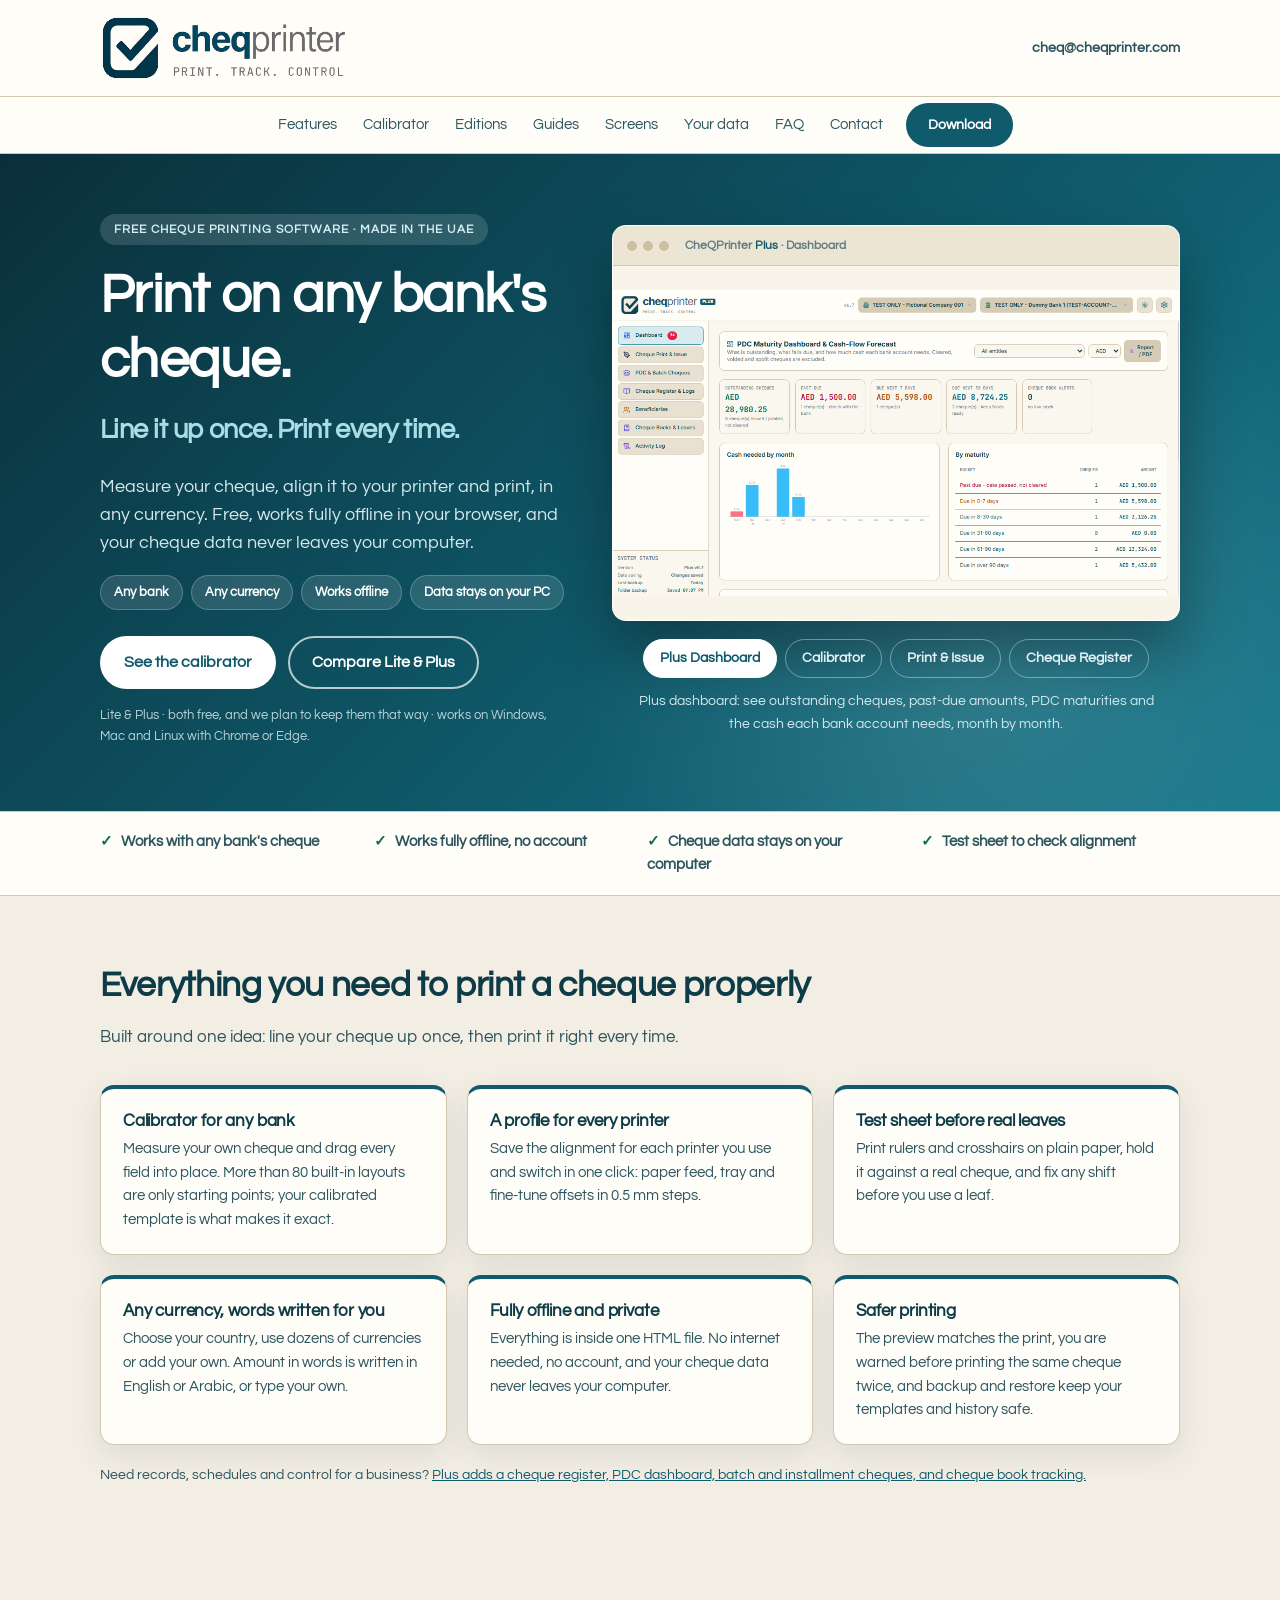
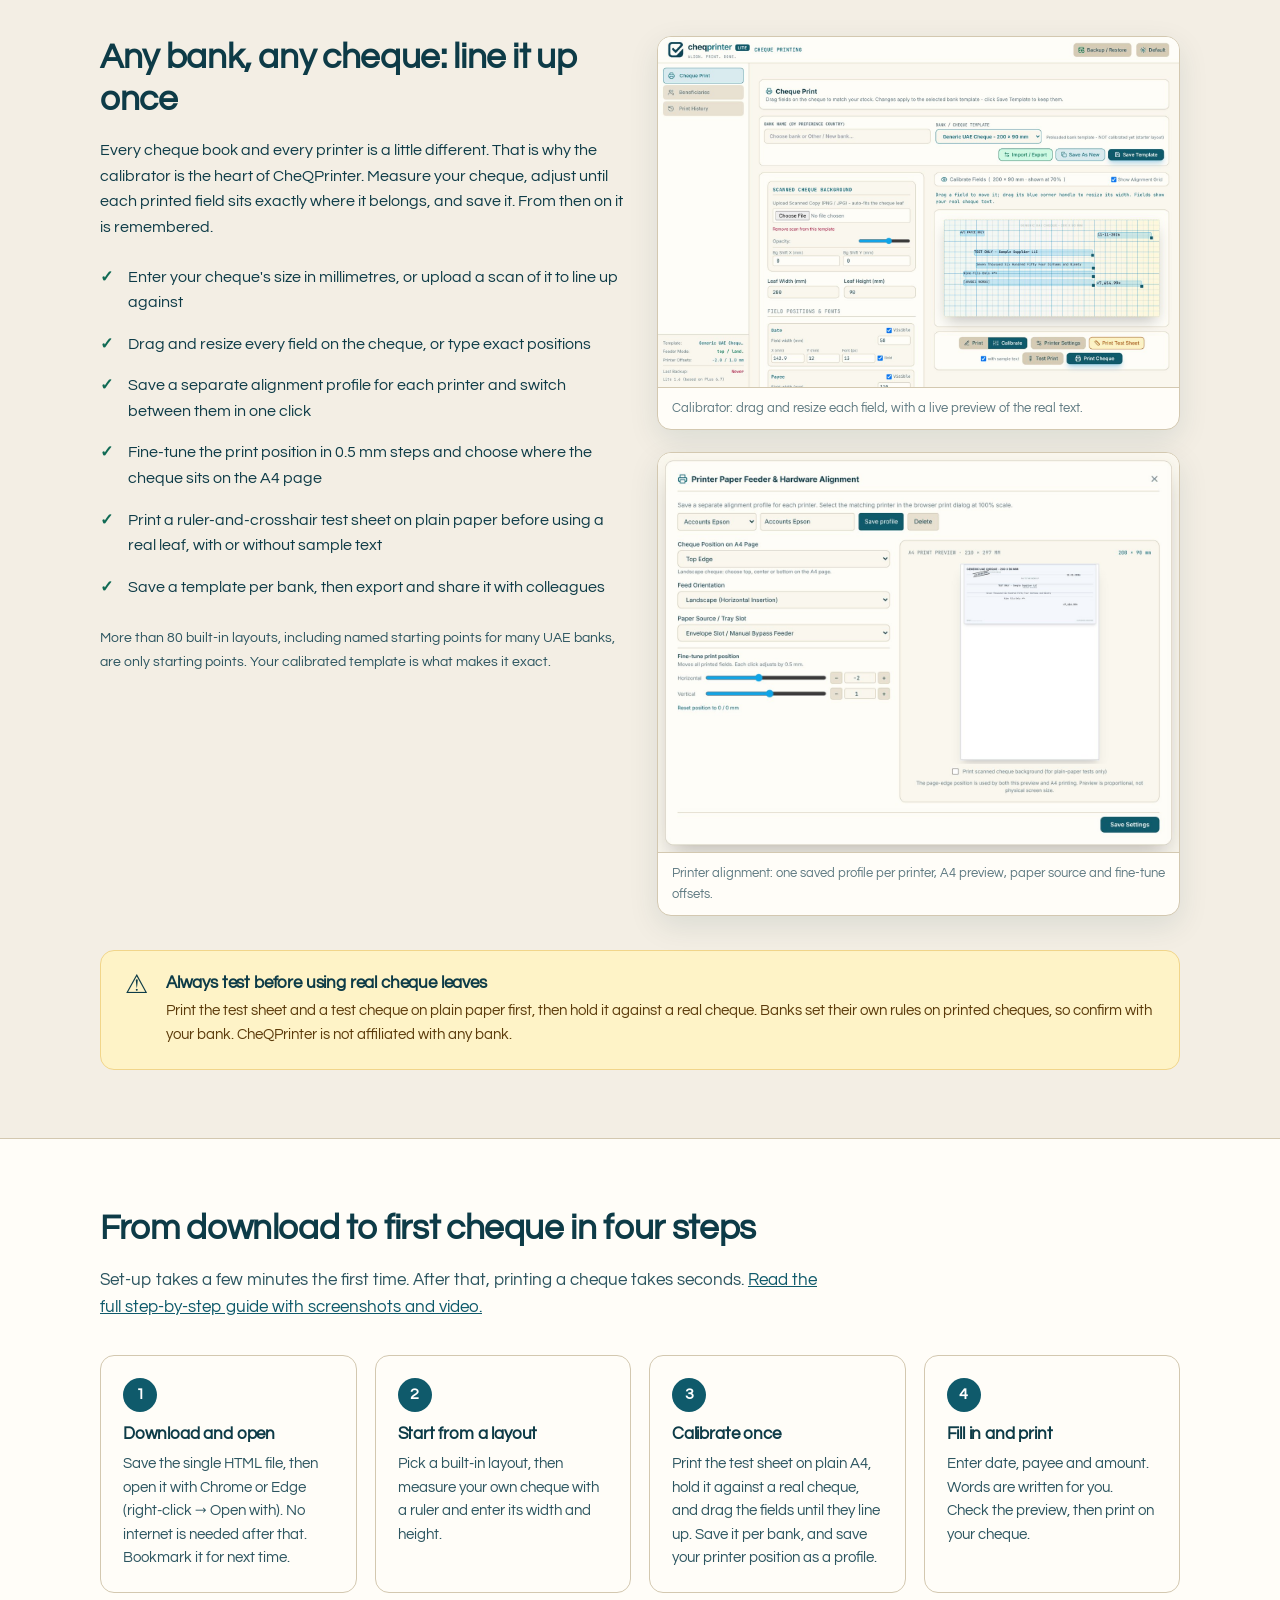
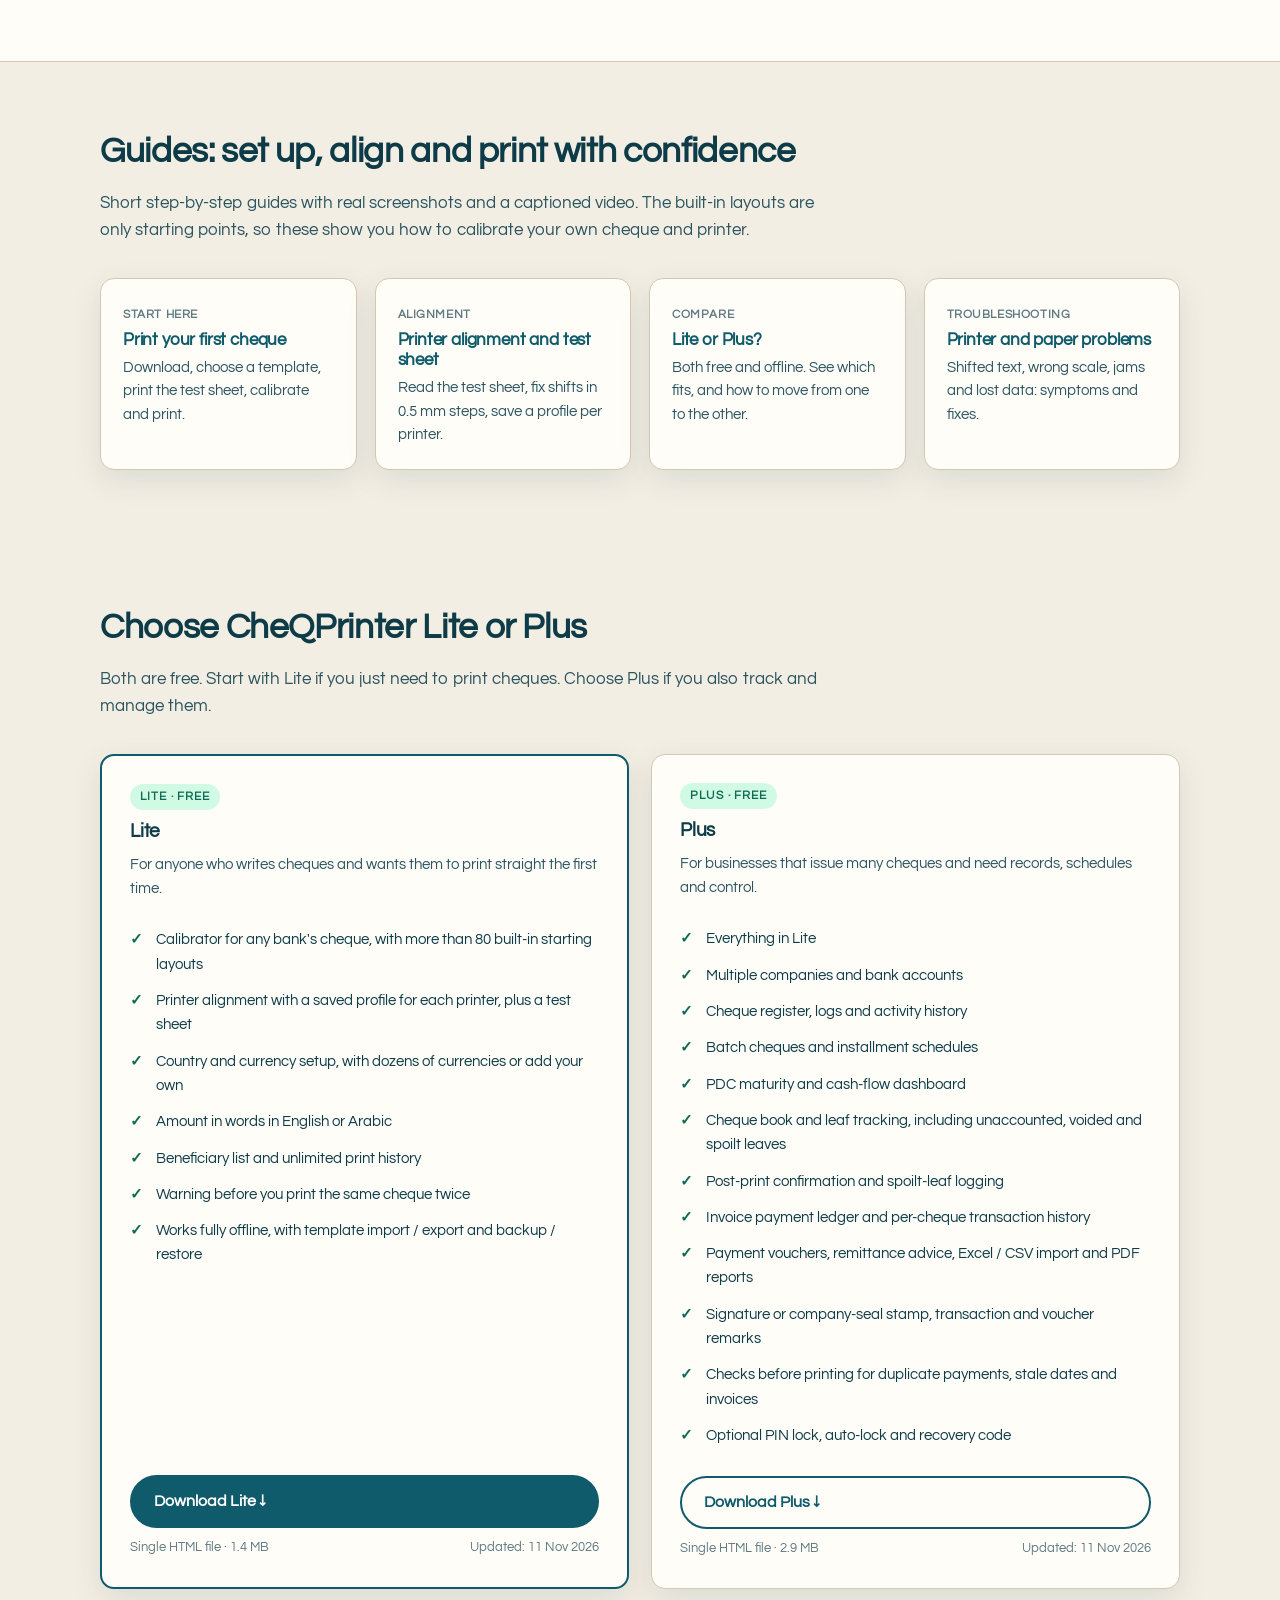
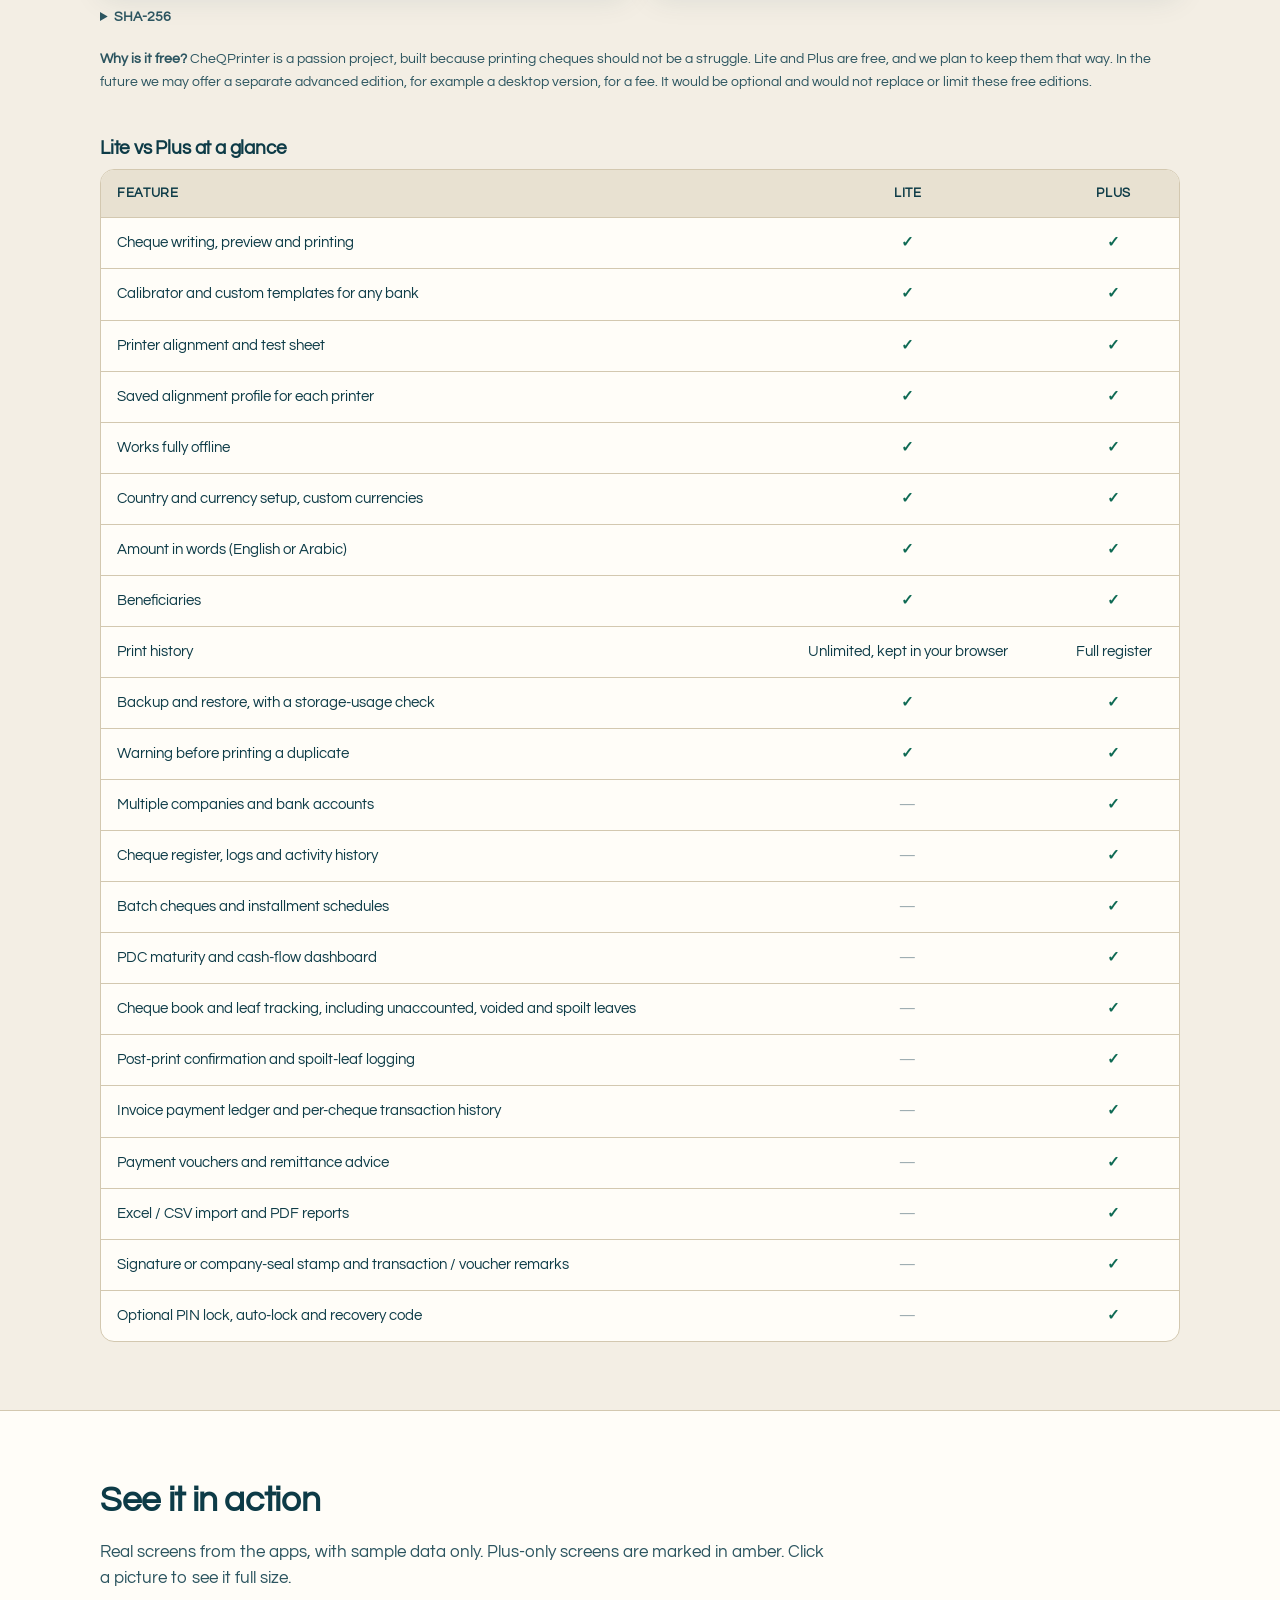
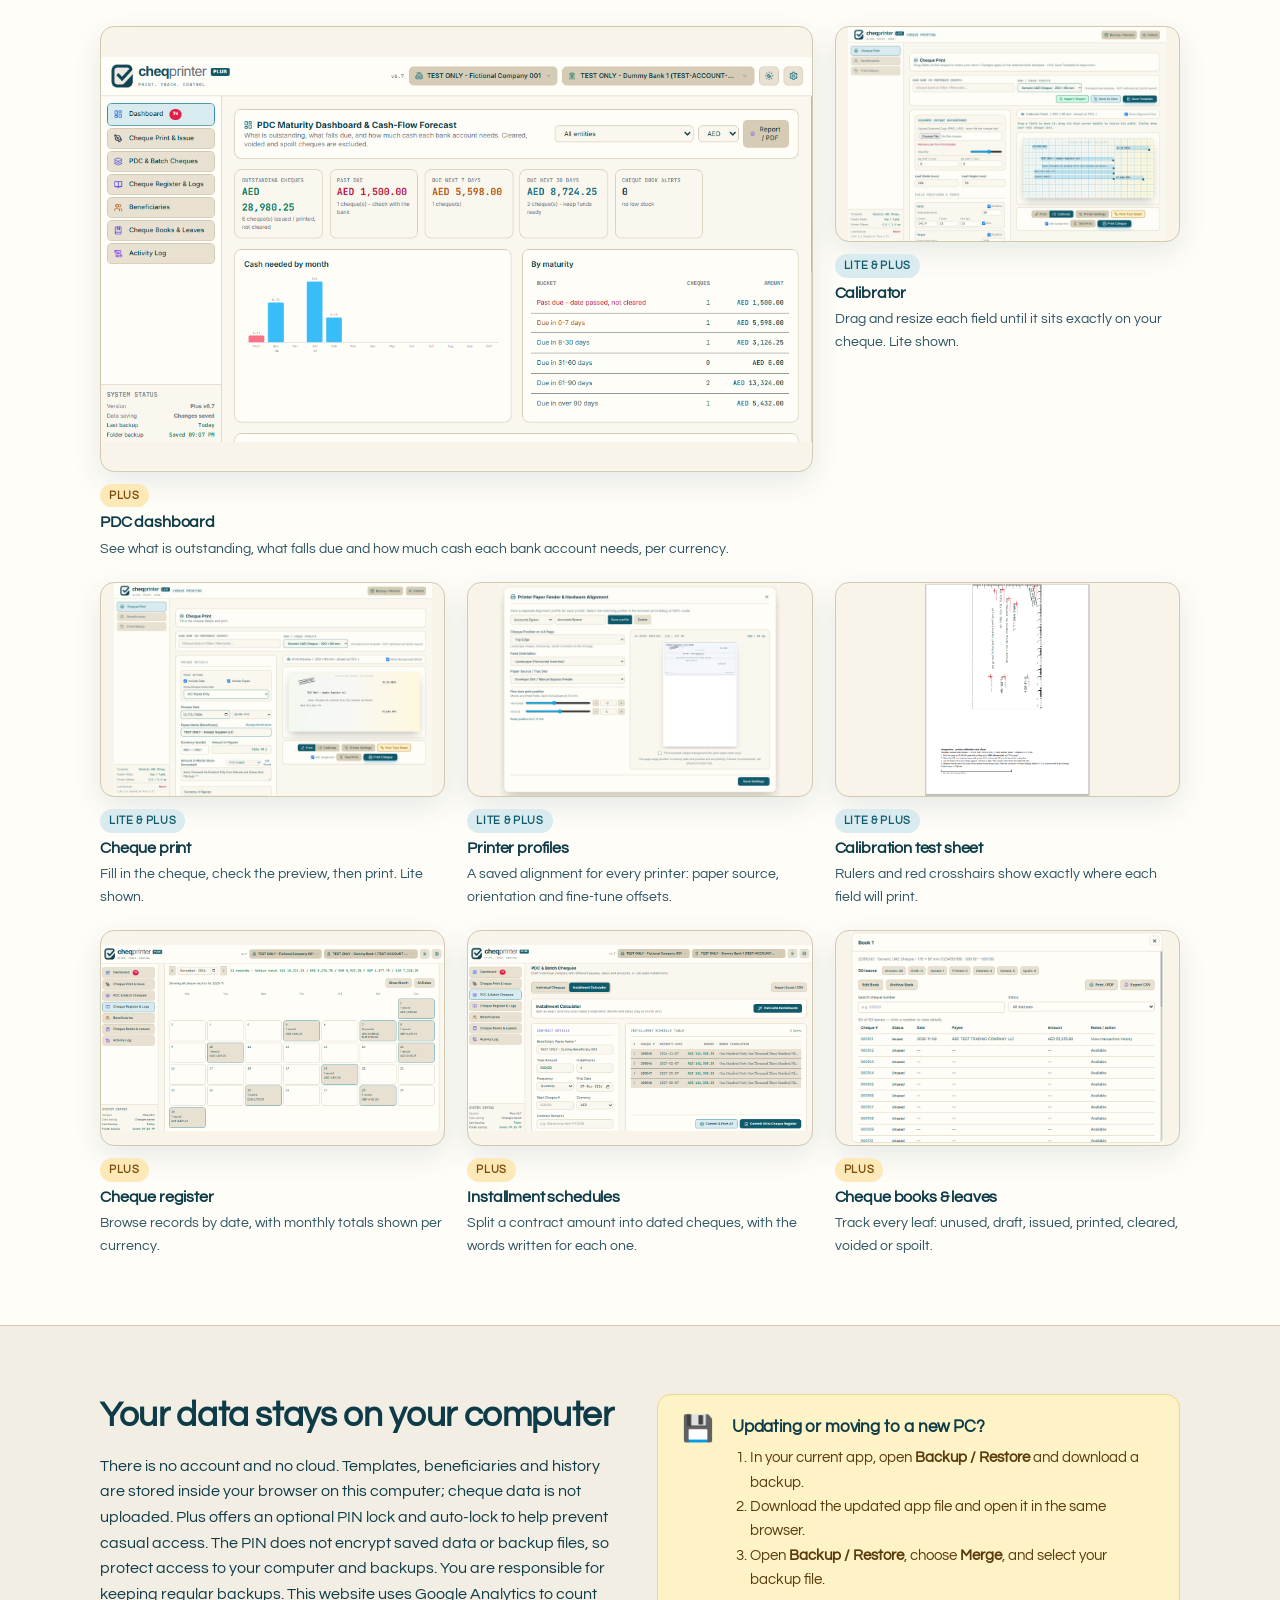
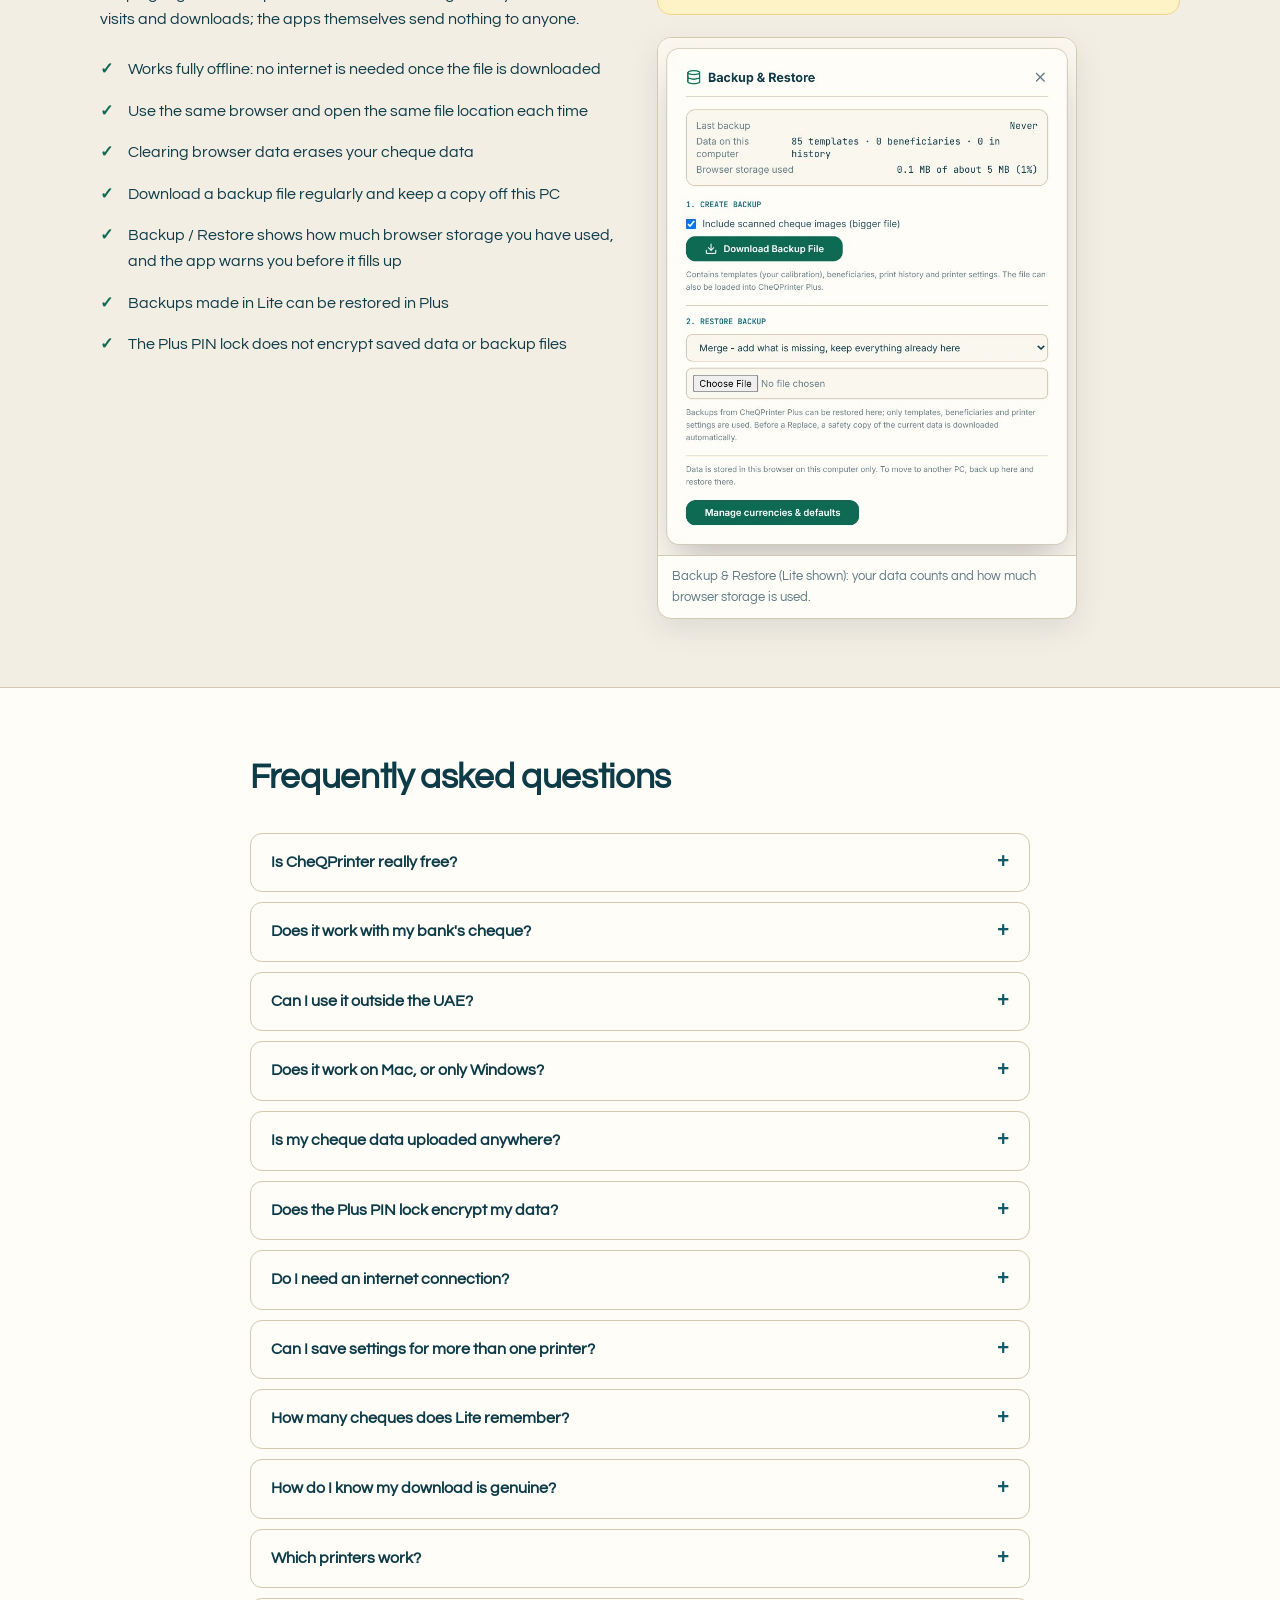
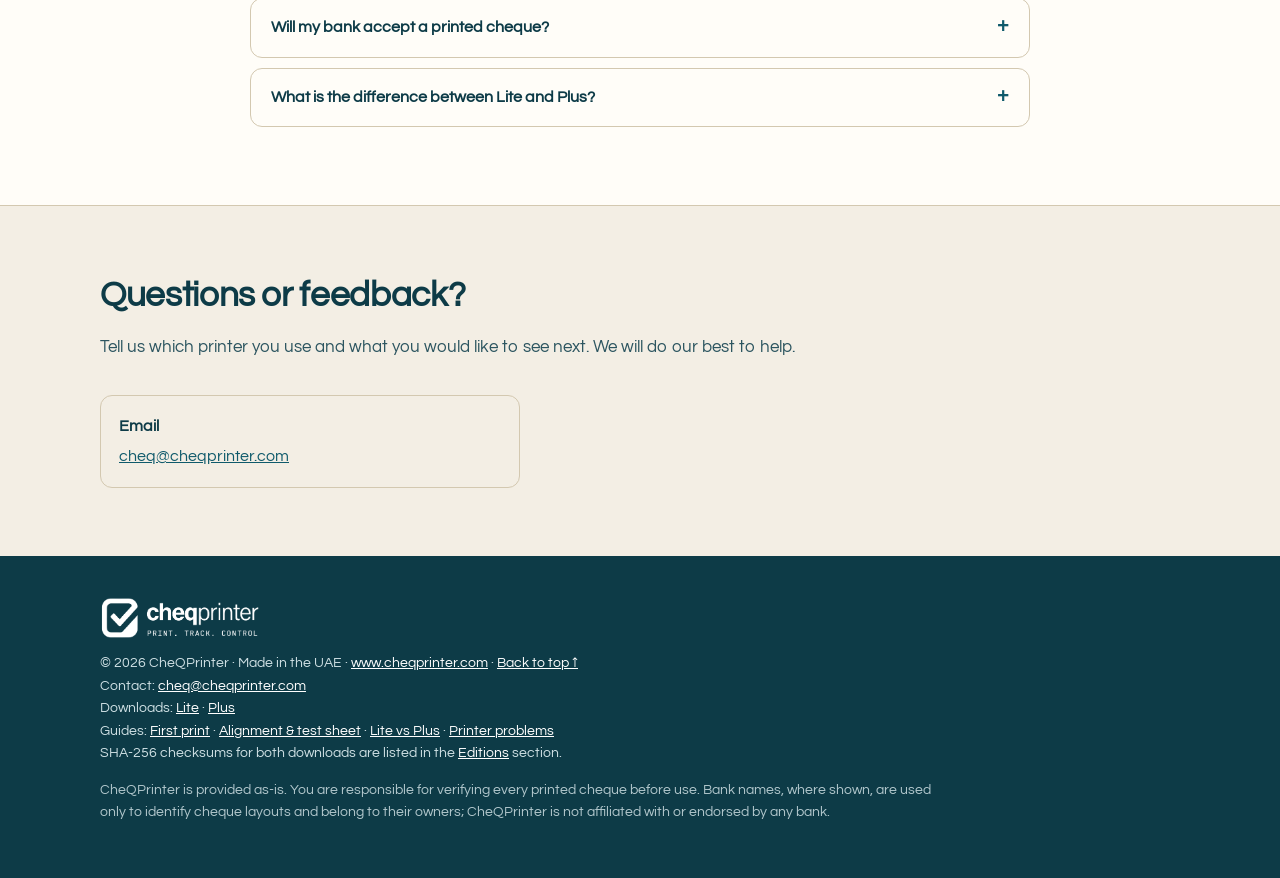
==== commit 94cfb560: "Replace site with updated package" ====
--- a/index.html
+++ b/index.html
@@ -57,7 +57,7 @@
   "mainEntity": [
     { "@type": "Question", "name": "Is CheQPrinter free?", "acceptedAnswer": { "@type": "Answer", "text": "Yes. Lite and Plus are both free, and we plan to keep them that way. In the future we may offer a separate advanced edition, for example a desktop version, for a fee; it would be optional and would not replace or limit these free editions." } },
     { "@type": "Question", "name": "Does it work with my bank's cheque?", "acceptedAnswer": { "@type": "Answer", "text": "Yes. The calibrator lets you measure your own cheque and position every printed field exactly where it belongs, so it works with any bank's cheque. Built-in layouts are only starting points." } },
-    { "@type": "Question", "name": "Can I use it outside the UAE?", "acceptedAnswer": { "@type": "Answer", "text": "Yes. The calibrator works with any cheque anywhere. You choose your country and default currency at setup, dozens of currencies are included, you can add a custom currency, and amount in words is written in English or Arabic. You can also type your own words in any language." } },
+    { "@type": "Question", "name": "Can I use it outside the UAE?", "acceptedAnswer": { "@type": "Answer", "text": "Yes. The calibrator works with any cheque anywhere. You choose your country and default currency in the app, dozens of currencies are included, you can add a custom currency, and amount in words is written in English or Arabic. You can also type your own words in any language." } },
     { "@type": "Question", "name": "Does it work on Mac or only Windows?", "acceptedAnswer": { "@type": "Answer", "text": "CheQPrinter is a single HTML file that runs in a modern browser such as Chrome or Edge, so it works on Windows, macOS and Linux." } },
     { "@type": "Question", "name": "Is my cheque data uploaded anywhere?", "acceptedAnswer": { "@type": "Answer", "text": "No. There is no account and no cheque data is sent to a server. Records are stored in your browser on your computer." } },
     { "@type": "Question", "name": "Do I need an internet connection?", "acceptedAnswer": { "@type": "Answer", "text": "No. Once you have downloaded the file, Lite and Plus work fully offline. All styling, icons and fonts are inside the file, and your cheque data is never sent anywhere." } },
@@ -239,6 +239,14 @@
 .fcard h3{font-size:1.05rem;margin-bottom:.4em}
 .fcard p{font-size:.92rem;color:var(--ink-soft);margin:0}
 .stack{display:grid;gap:22px;min-width:0}
+.gcards{display:grid;grid-template-columns:repeat(4,1fr);gap:18px}
+@media(max-width:960px){.gcards{grid-template-columns:1fr 1fr}}
+@media(max-width:560px){.gcards{grid-template-columns:1fr}}
+.gcard{display:block;background:var(--paper);border:1px solid var(--line);border-radius:var(--radius);padding:22px;text-decoration:none;color:var(--ink);box-shadow:var(--shadow);transition:transform .12s}
+.gcard:hover{transform:translateY(-2px);border-color:var(--teal)}
+.gcard h3{margin:.2em 0 .3em;font-size:1.08rem;color:var(--teal)}
+.gcard p{margin:0;color:var(--ink-soft);font-size:.92rem}
+.gcard .time{font-size:.74rem;font-weight:700;letter-spacing:.05em;text-transform:uppercase;color:var(--muted)}
 .gallery figure.big{grid-column:span 2}
 @media(max-width:560px){.gallery figure.big{grid-column:auto}}
 .pill.lite{color:#0f6a54;background:#d1fae5}
@@ -274,8 +282,8 @@
     <nav aria-label="Main">
       <a href="#features">Features</a>
       <a href="#calibrator">Calibrator</a>
-      <a href="#how">How it works</a>
       <a href="#editions">Editions</a>
+      <a href="guides/">Guides</a>
       <a href="#screens">Screens</a>
       <a href="#safety">Your data</a>
       <a href="#faq">FAQ</a>
@@ -408,7 +416,7 @@
   <div class="wrap">
     <div class="sec-head">
       <h2>From download to first cheque in four steps</h2>
-      <p>Set-up takes a few minutes the first time. After that, printing a cheque takes seconds.</p>
+      <p>Set-up takes a few minutes the first time. After that, printing a cheque takes seconds. <a href="guides/first-print/">Read the full step-by-step guide with screenshots and video.</a></p>
     </div>
     <ol class="steps">
       <li><h3>Download and open</h3><p>Save the single HTML file, then open it with Chrome or Edge (right-click &rarr; Open with). No internet is needed after that. Bookmark it for next time.</p></li>
@@ -416,6 +424,22 @@
       <li><h3>Calibrate once</h3><p>Print the test sheet on plain A4, hold it against a real cheque, and drag the fields until they line up. Save it per bank, and save your printer position as a profile.</p></li>
       <li><h3>Fill in and print</h3><p>Enter date, payee and amount. Words are written for you. Check the preview, then print on your cheque.</p></li>
     </ol>
+  </div>
+</section>
+
+<!-- GUIDES -->
+<section class="block" id="guides">
+  <div class="wrap">
+    <div class="sec-head">
+      <h2>Guides: set up, align and print with confidence</h2>
+      <p>Short step-by-step guides with real screenshots and a captioned video. The built-in layouts are only starting points, so these show you how to calibrate your own cheque and printer.</p>
+    </div>
+    <div class="gcards">
+      <a class="gcard" href="guides/first-print/"><span class="time">Start here</span><h3>Print your first cheque</h3><p>Download, choose a template, print the test sheet, calibrate and print.</p></a>
+      <a class="gcard" href="guides/printer-alignment-test-sheet/"><span class="time">Alignment</span><h3>Printer alignment and test sheet</h3><p>Read the test sheet, fix shifts in 0.5 mm steps, save a profile per printer.</p></a>
+      <a class="gcard" href="guides/lite-vs-plus/"><span class="time">Compare</span><h3>Lite or Plus?</h3><p>Both free and offline. See which fits, and how to move from one to the other.</p></a>
+      <a class="gcard" href="guides/printer-problems/"><span class="time">Troubleshooting</span><h3>Printer and paper problems</h3><p>Shifted text, wrong scale, jams and lost data: symptoms and fixes.</p></a>
+    </div>
   </div>
 </section>
 
@@ -615,7 +639,7 @@
     <div class="sec-head"><h2>Frequently asked questions</h2></div>
     <details><summary>Is CheQPrinter really free?</summary><div class="ans">Yes. Lite and Plus are both free, and we plan to keep them that way. CheQPrinter is a passion project. In the future we may offer a separate advanced edition, for example a desktop version, for a fee; it would be optional and would not replace or limit these free editions.</div></details>
     <details><summary>Does it work with my bank's cheque?</summary><div class="ans">Yes. The calibrator lets you measure your own cheque and position every printed field exactly where it belongs, so it is not limited to any list of banks. Built-in layouts, including named starting points for many UAE banks, are only starting points: calibrate once with the test sheet and the app remembers it. Bank names are used for identification only.</div></details>
-    <details><summary>Can I use it outside the UAE?</summary><div class="ans">Yes. The calibrator works with any cheque, anywhere. At first start you choose your country and default currency. AED, SAR, USD, EUR, GBP, PKR and INR are pinned at the top, dozens more are included, and decimals follow the currency. Can't find yours? Add a custom currency with your own symbol or code. Amount in words is written in English or Arabic, and you can always type your own words in any language using Edit Words.</div></details>
+    <details><summary>Can I use it outside the UAE?</summary><div class="ans">Yes. The calibrator works with any cheque, anywhere. In Backup / Restore, open Manage currencies &amp; defaults to choose your country and default currency. AED, SAR, USD, EUR, GBP, PKR and INR are pinned at the top, dozens more are included, and decimals follow the currency. Can't find yours? Add a custom currency with your own symbol or code. Amount in words is written in English or Arabic, and you can always type your own words in any language using Edit Words.</div></details>
     <details><summary>Does it work on Mac, or only Windows?</summary><div class="ans">It is a single HTML file that runs in a modern browser, so it works on Windows, macOS and Linux. Chrome or Edge are recommended for printing.</div></details>
     <details><summary>Is my cheque data uploaded anywhere?</summary><div class="ans">No. There is no account and cheque data is not sent to any server. Everything is stored in your browser on your computer, which is why regular backups matter.</div></details>
     <details><summary>Does the Plus PIN lock encrypt my data?</summary><div class="ans">No. The optional PIN lock helps prevent casual use of the app interface, but it does not encrypt saved data or backup files. Protect access to your computer and keep backups secure.</div></details>
@@ -652,6 +676,7 @@
     <div>&copy; 2026 CheQPrinter &middot; Made in the UAE &middot; <a href="https://www.cheqprinter.com">www.cheqprinter.com</a> &middot; <a href="#">Back to top &uarr;</a></div>
     <div>Contact: <a href="mailto:cheq@cheqprinter.com">cheq@cheqprinter.com</a></div>
     <div>Downloads: <a href="downloads/cheqprinter-lite.html" download data-dl="lite" data-loc="footer">Lite</a> &middot; <a href="downloads/cheqprinter-plus.html" download data-dl="plus" data-loc="footer">Plus</a></div>
+    <div>Guides: <a href="guides/first-print/">First print</a> &middot; <a href="guides/printer-alignment-test-sheet/">Alignment &amp; test sheet</a> &middot; <a href="guides/lite-vs-plus/">Lite vs Plus</a> &middot; <a href="guides/printer-problems/">Printer problems</a></div>
     <div>SHA-256 checksums for both downloads are listed in the <a href="#editions">Editions</a> section.</div>
     <p class="legal">CheQPrinter is provided as-is. You are responsible for verifying every printed cheque before use. Bank names, where shown, are used only to identify cheque layouts and belong to their owners; CheQPrinter is not affiliated with or endorsed by any bank.</p>
   </div>
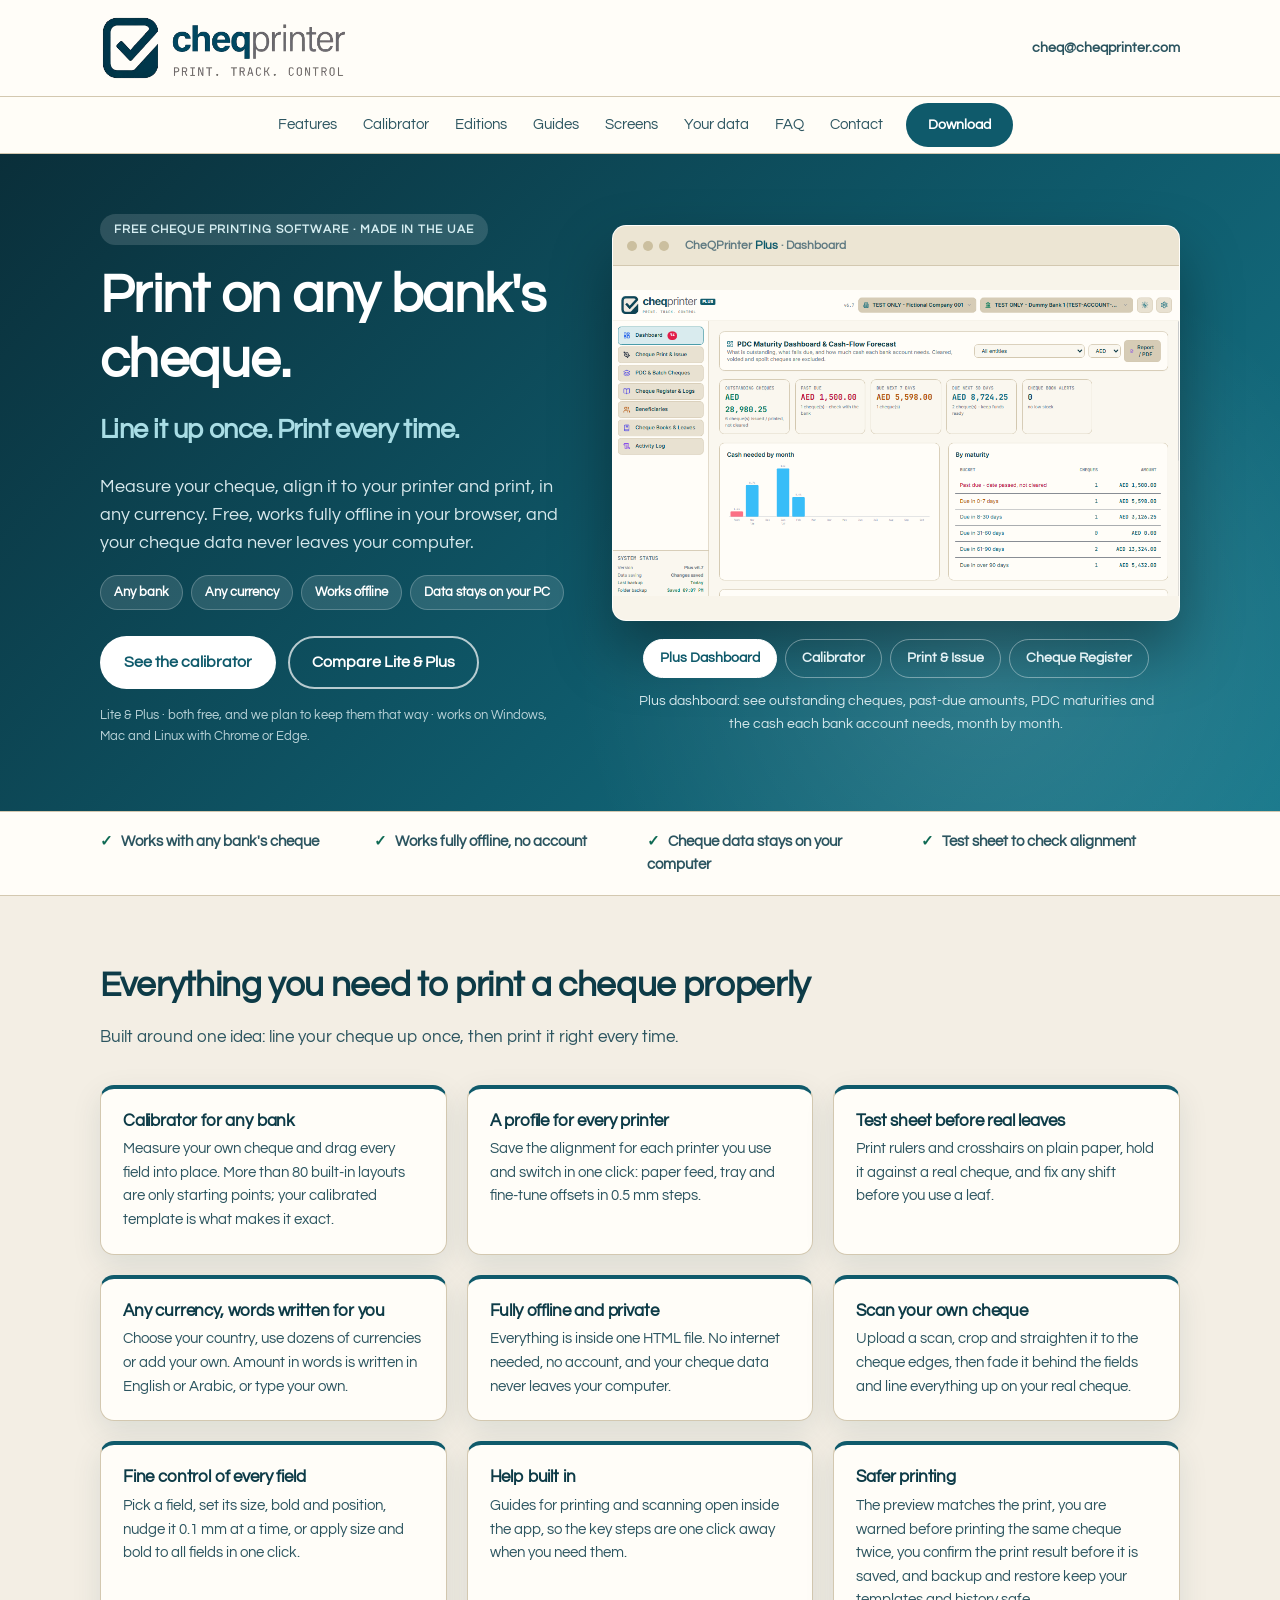
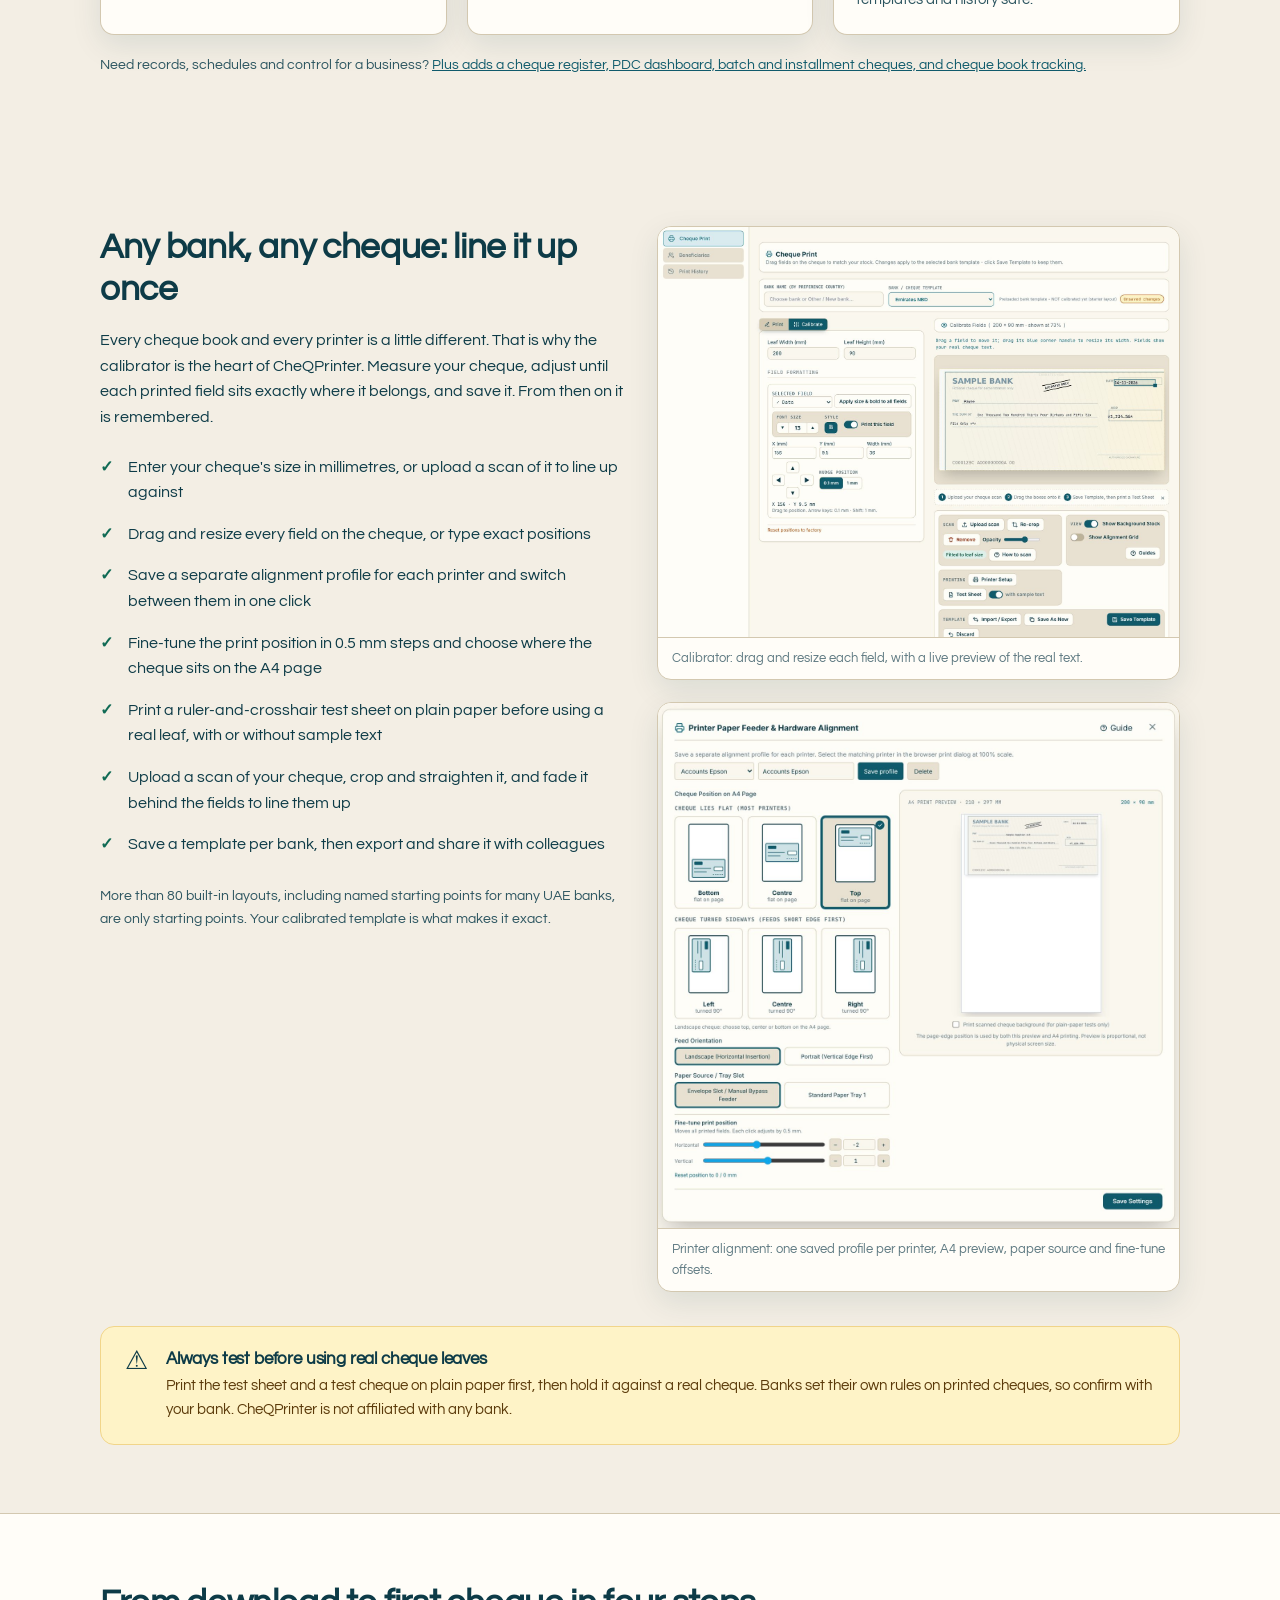
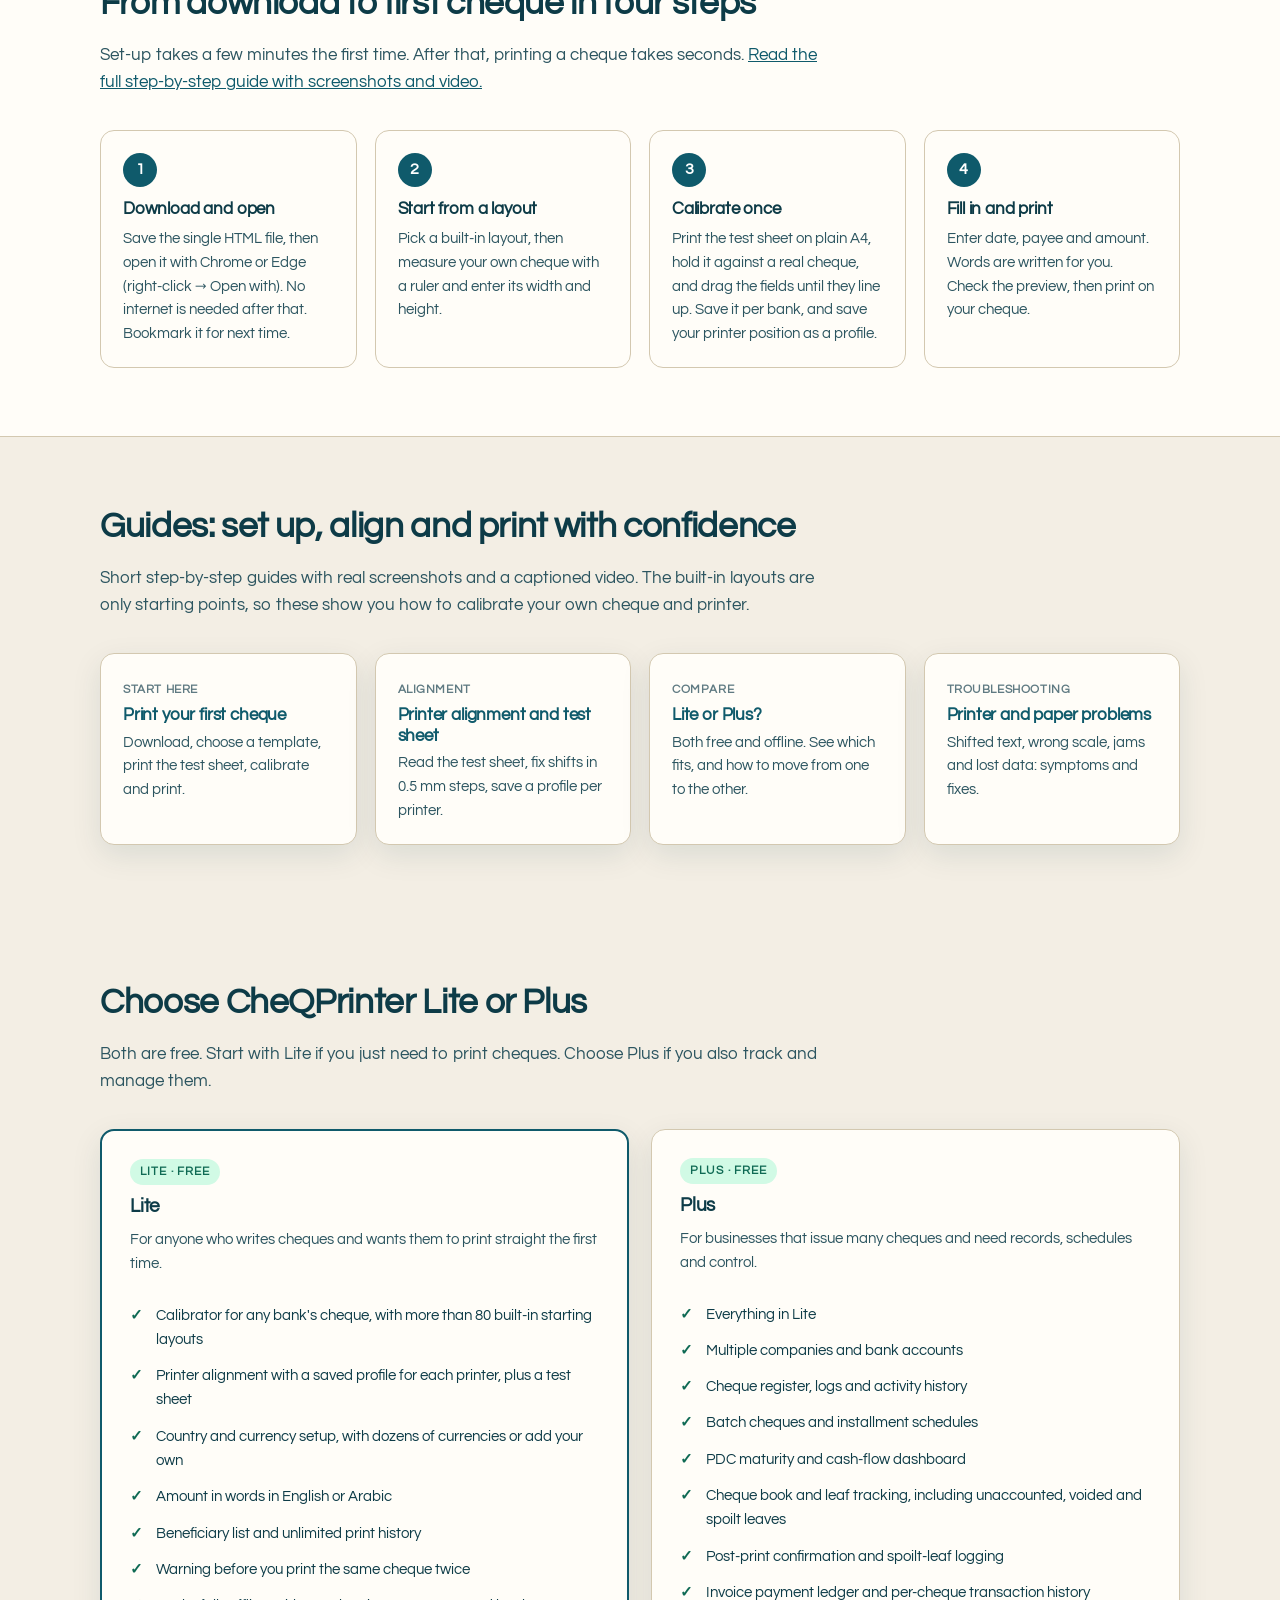
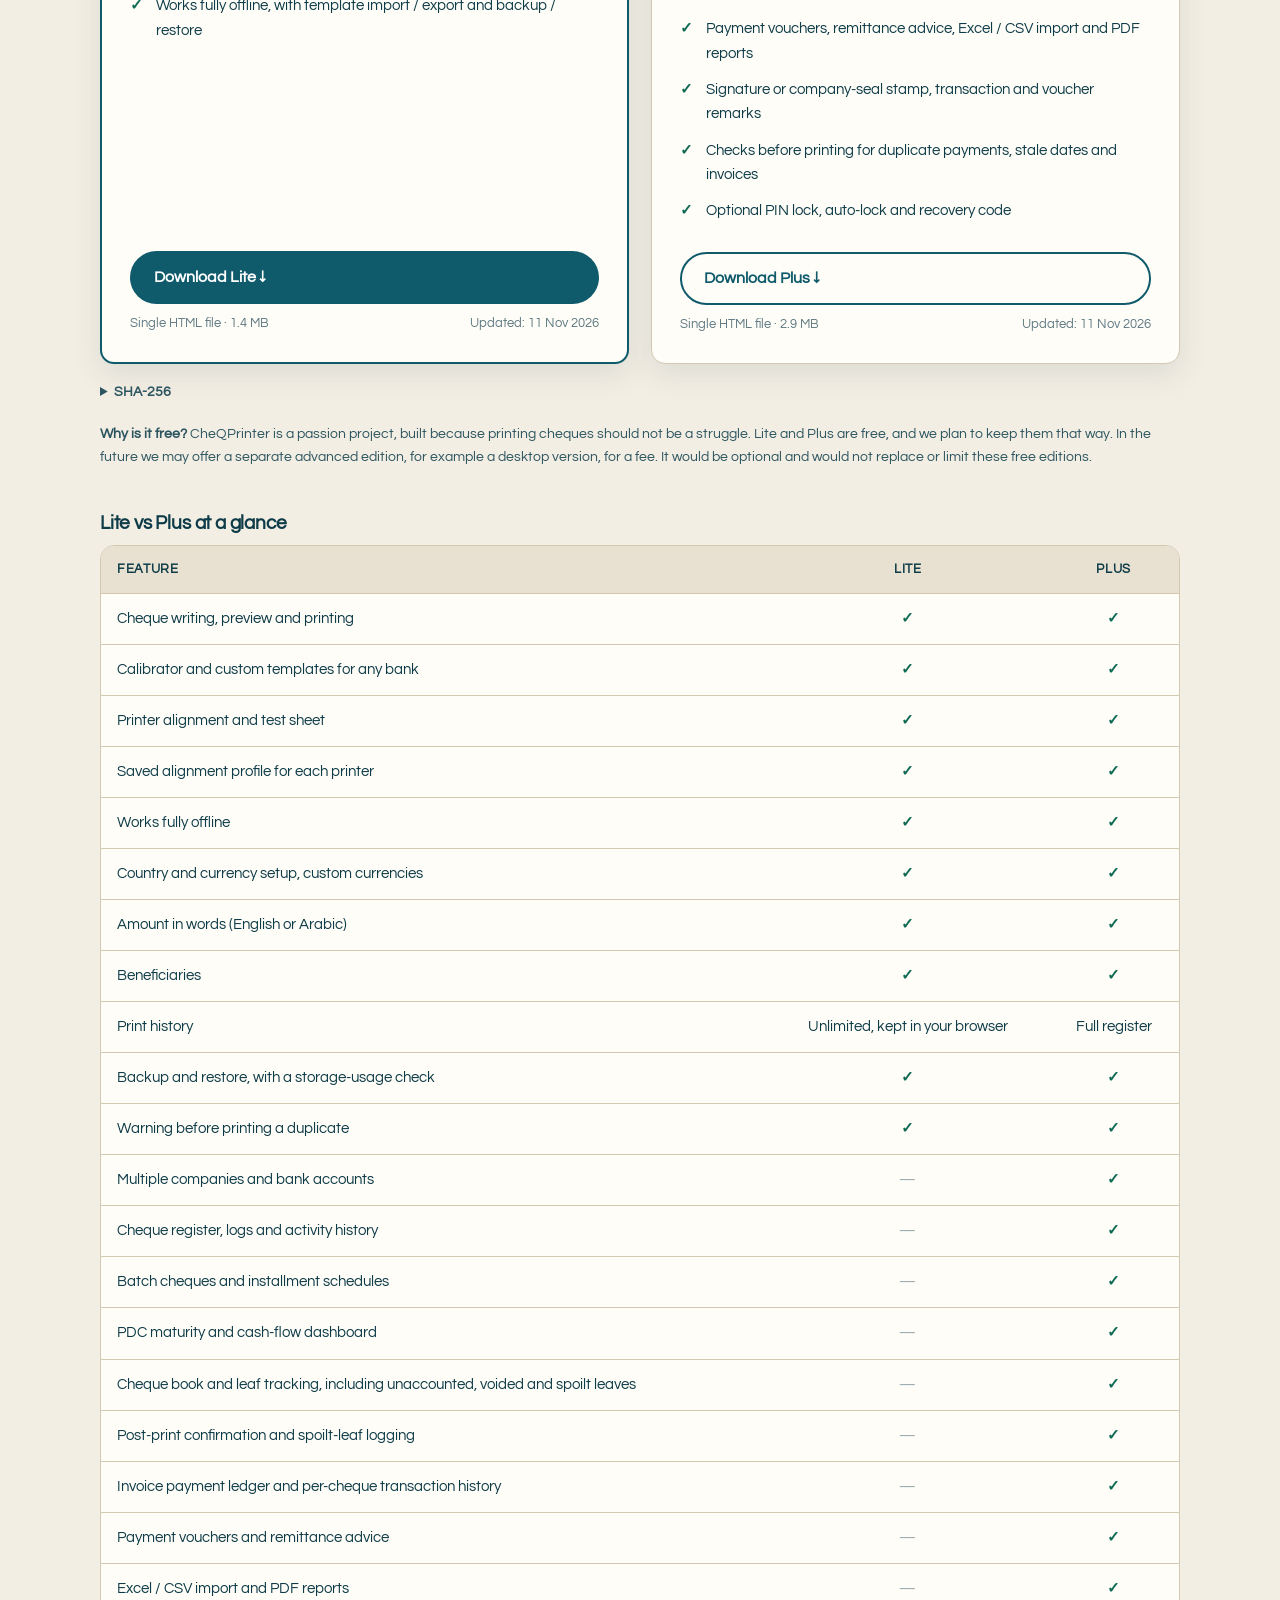
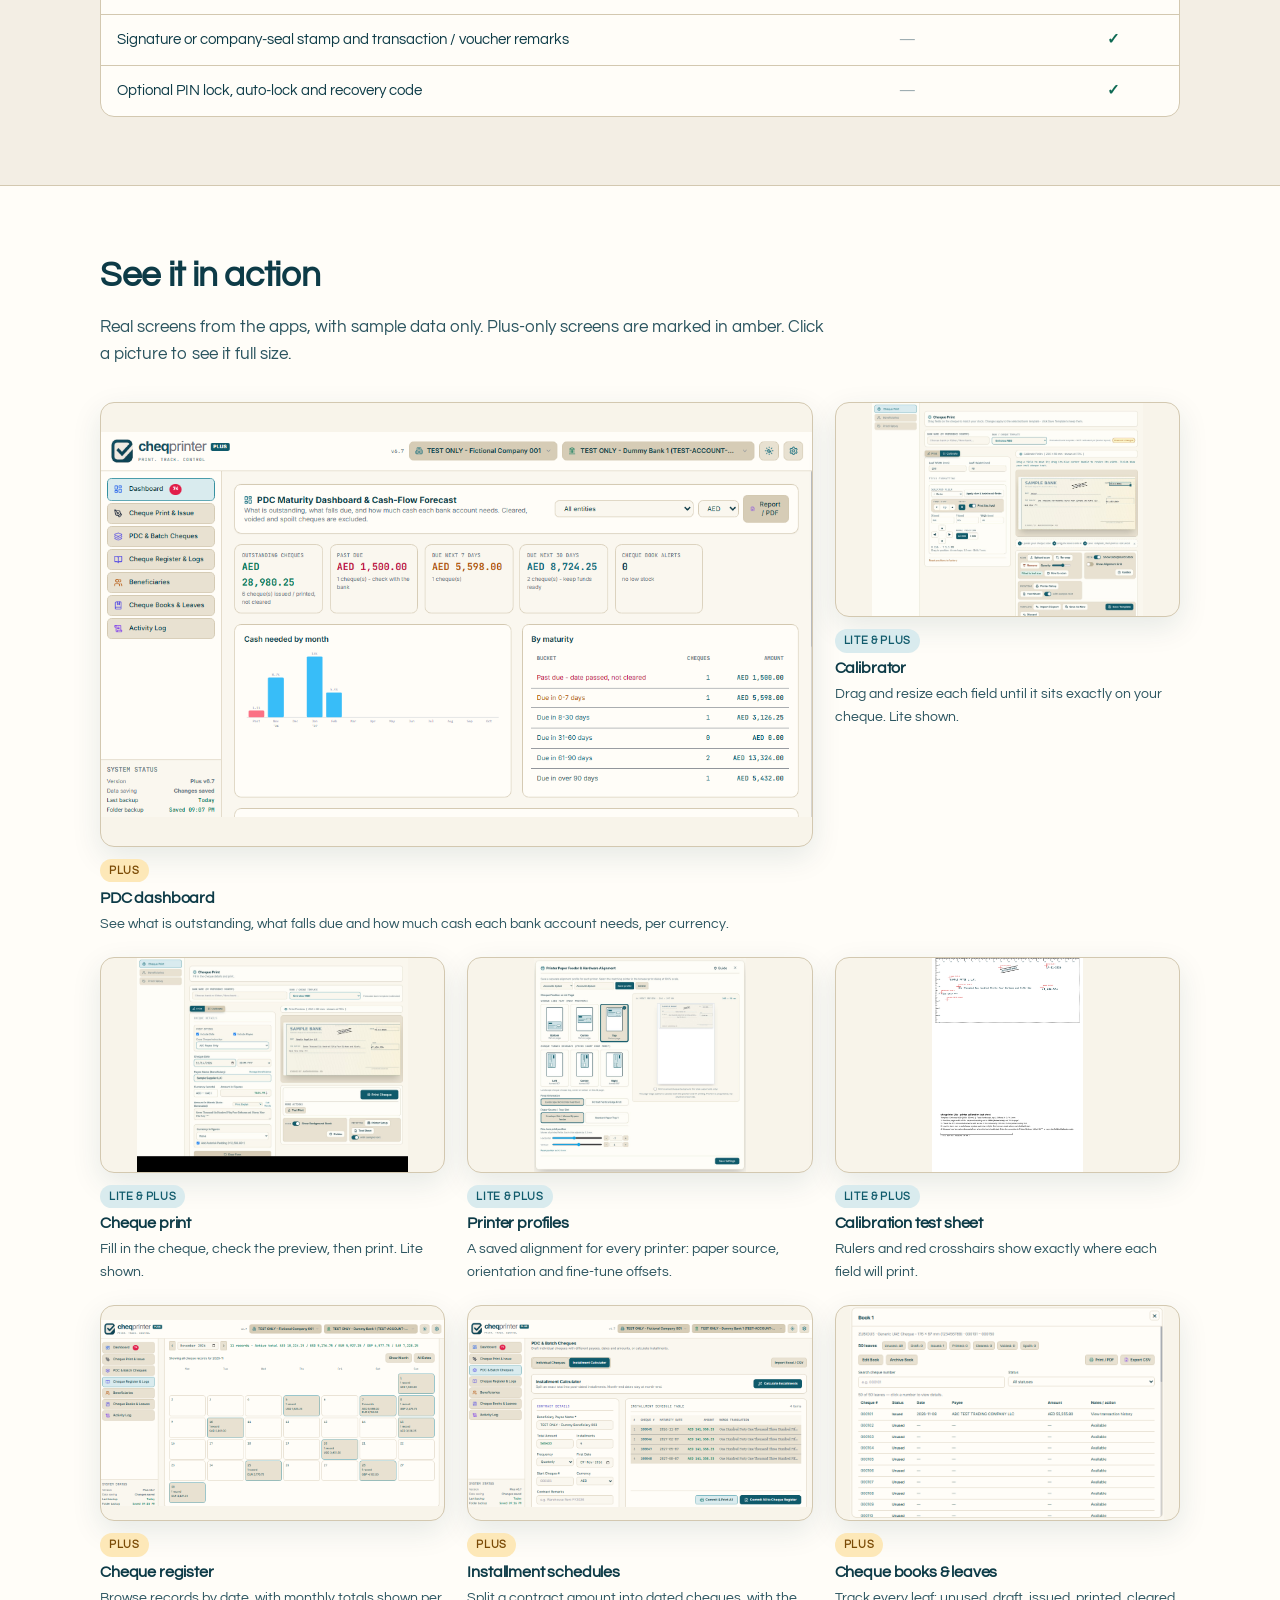
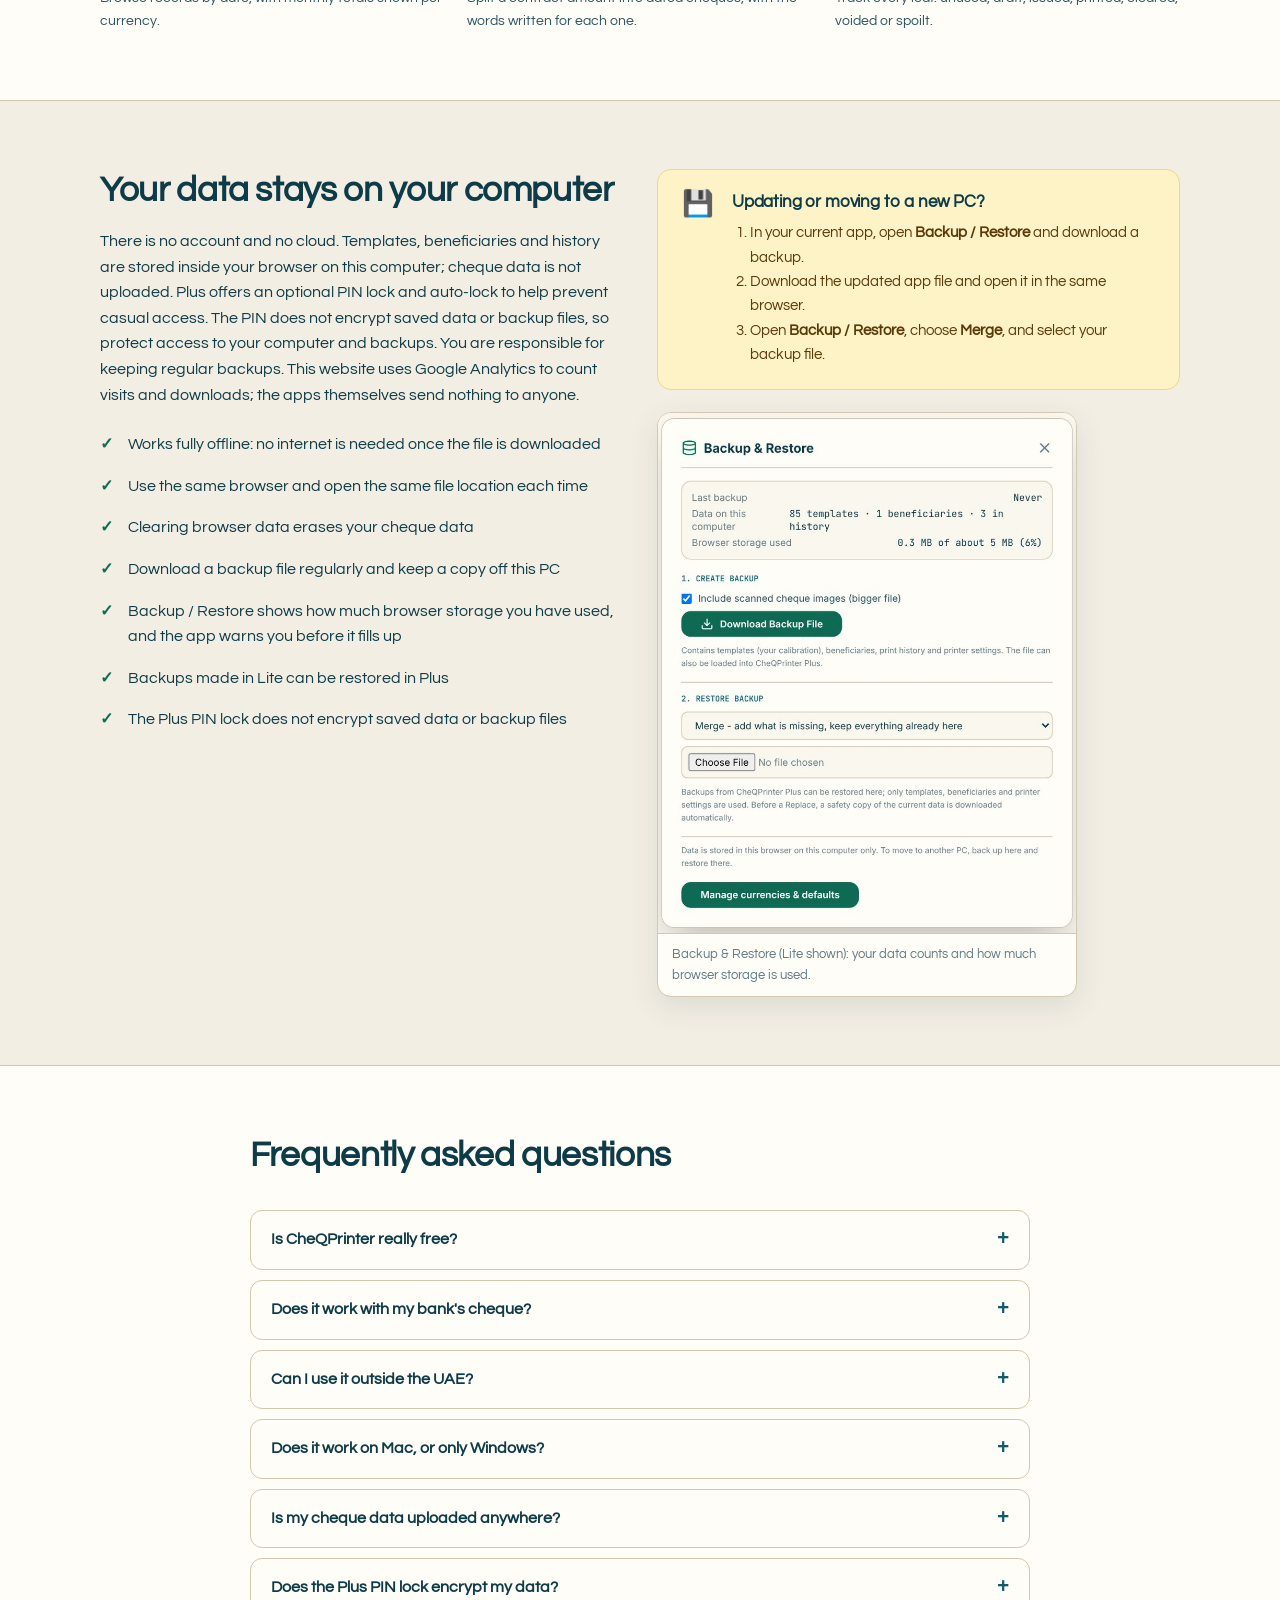
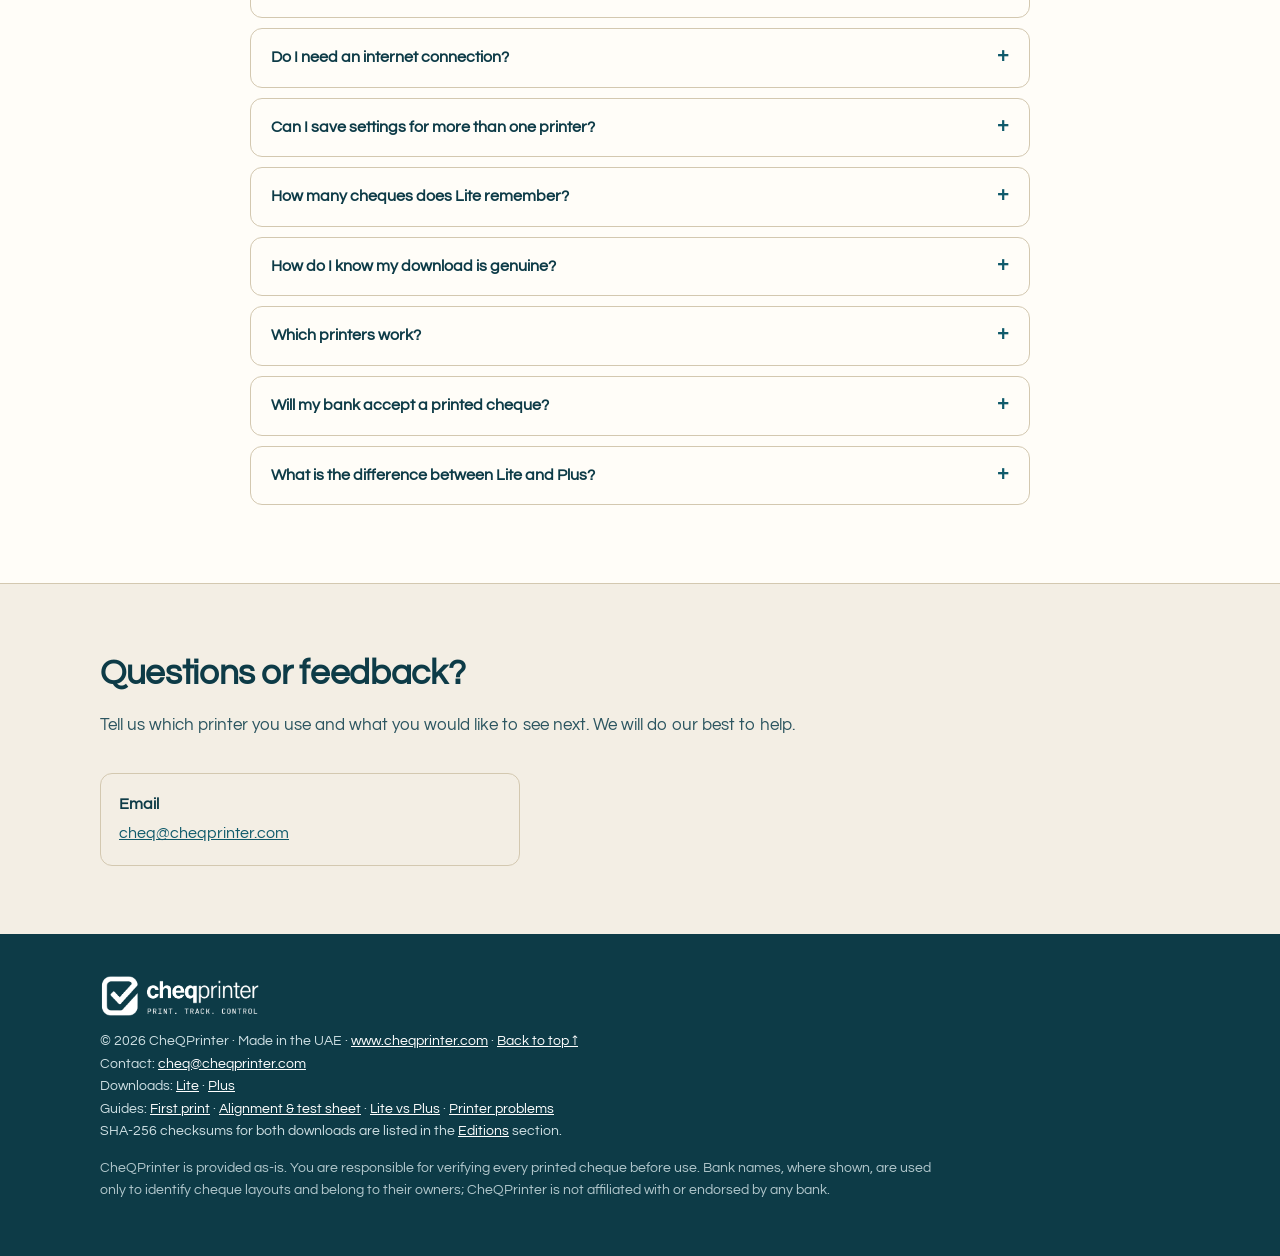
==== commit a9bb647d: "Update full website package 15 November 2026; preserve verification and crawler settings" ====
--- a/index.html
+++ b/index.html
@@ -322,10 +322,10 @@
             <img src="assets/dashboard.png?rev=6" alt="CheQPrinter Plus dashboard showing outstanding cheques, past due amounts, cash needed by month and maturity buckets" width="1050" height="569">
           </figure>
           <figure class="slide" data-ed="Lite &amp; Plus" data-name="Calibrator" data-cap="Calibrator (Lite shown, Plus has it too): drag each field into place over your cheque, with a live preview of exactly what prints.">
-            <img src="assets/lite-calibrate.jpg?rev=6" alt="CheQPrinter calibrator: drag and resize each field over the cheque with an alignment grid" width="1500" height="1008" loading="lazy">
+            <img src="assets/lite-calibrate.jpg?rev=7" alt="CheQPrinter calibrator: drag and resize each field over the cheque with an alignment grid" width="1500" height="1181" loading="lazy">
           </figure>
           <figure class="slide" data-ed="Lite &amp; Plus" data-name="Print &amp; Issue" data-cap="Cheque print (Lite shown): type the payee and amount, the words are written for you, check the preview and print.">
-            <img src="assets/lite-print.jpg?rev=6" alt="CheQPrinter Lite cheque print screen with payee, amount, amount in words and a live cheque preview" width="1500" height="1008" loading="lazy">
+            <img src="assets/lite-print.jpg?rev=7" alt="CheQPrinter Lite cheque print screen with payee, amount, amount in words and a live cheque preview" width="1500" height="1181" loading="lazy">
           </figure>
           <figure class="slide" data-ed="Plus" data-name="Cheque Register" data-cap="Plus cheque register: browse records by date, with monthly totals shown per currency.">
             <img src="assets/cheque-register.png?rev=6" alt="CheQPrinter Plus cheque register showing monthly totals by currency and date" width="1040" height="564" loading="lazy">
@@ -367,7 +367,10 @@
       <article class="fcard"><h3>Test sheet before real leaves</h3><p>Print rulers and crosshairs on plain paper, hold it against a real cheque, and fix any shift before you use a leaf.</p></article>
       <article class="fcard"><h3>Any currency, words written for you</h3><p>Choose your country, use dozens of currencies or add your own. Amount in words is written in English or Arabic, or type your own.</p></article>
       <article class="fcard"><h3>Fully offline and private</h3><p>Everything is inside one HTML file. No internet needed, no account, and your cheque data never leaves your computer.</p></article>
-      <article class="fcard"><h3>Safer printing</h3><p>The preview matches the print, you are warned before printing the same cheque twice, and backup and restore keep your templates and history safe.</p></article>
+      <article class="fcard"><h3>Scan your own cheque</h3><p>Upload a scan, crop and straighten it to the cheque edges, then fade it behind the fields and line everything up on your real cheque.</p></article>
+      <article class="fcard"><h3>Fine control of every field</h3><p>Pick a field, set its size, bold and position, nudge it 0.1 mm at a time, or apply size and bold to all fields in one click.</p></article>
+      <article class="fcard"><h3>Help built in</h3><p>Guides for printing and scanning open inside the app, so the key steps are one click away when you need them.</p></article>
+      <article class="fcard"><h3>Safer printing</h3><p>The preview matches the print, you are warned before printing the same cheque twice, you confirm the print result before it is saved, and backup and restore keep your templates and history safe.</p></article>
     </div>
     <p class="note">Need records, schedules and control for a business? <a href="#editions">Plus adds a cheque register, PDC dashboard, batch and installment cheques, and cheque book tracking.</a></p>
   </div>
@@ -384,18 +387,18 @@
         <li>Drag and resize every field on the cheque, or type exact positions</li>
         <li>Save a separate alignment profile for each printer and switch between them in one click</li>
         <li>Fine-tune the print position in 0.5 mm steps and choose where the cheque sits on the A4 page</li>
-        <li>Print a ruler-and-crosshair test sheet on plain paper before using a real leaf, with or without sample text</li>
+        <li>Print a ruler-and-crosshair test sheet on plain paper before using a real leaf, with or without sample text</li><li>Upload a scan of your cheque, crop and straighten it, and fade it behind the fields to line them up</li>
         <li>Save a template per bank, then export and share it with colleagues</li>
       </ul>
       <p class="note">More than 80 built-in layouts, including named starting points for many UAE banks, are only starting points. Your calibrated template is what makes it exact.</p>
     </div>
     <div class="stack">
       <figure class="shot">
-        <img src="assets/lite-calibrate.jpg?rev=6" alt="Calibrator with draggable fields and alignment grid over the cheque" width="1500" height="1008" loading="lazy">
+        <img src="assets/lite-calibrate.jpg?rev=7" alt="Calibrator with draggable fields and alignment grid over the cheque" width="1500" height="1181" loading="lazy">
         <figcaption>Calibrator: drag and resize each field, with a live preview of the real text.</figcaption>
       </figure>
       <figure class="shot">
-        <img src="assets/lite-profiles.jpg?rev=6" alt="Printer alignment screen with saved printer profiles, A4 preview, feed orientation, paper source and fine-tune offsets" width="1300" height="1032" loading="lazy">
+        <img src="assets/lite-profiles.jpg?rev=7" alt="Printer alignment screen with saved printer profiles, A4 preview, feed orientation, paper source and fine-tune offsets" width="1300" height="1308" loading="lazy">
         <figcaption>Printer alignment: one saved profile per printer, A4 preview, paper source and fine-tune offsets.</figcaption>
       </figure>
     </div>
@@ -498,8 +501,8 @@
     
     <details class="sha sha-main"><summary>SHA-256</summary>
       <p class="sha-help">Technical users can use these values to confirm a download is exactly the file published here.</p>
-      <p class="sha-line"><b>Lite</b> <code>c7de1c3a1082371ed981e0507bcc5133a4e2c88c24e6f8320ddeb2b431b8655e</code></p>
-      <p class="sha-line"><b>Plus</b> <code>5ffc925a2f5c1cd7939dc03613b6e6773674ca692fc4998233199aa6a6deee4c</code></p>
+      <p class="sha-line"><b>Lite</b> <code>b538163b48556ef6eb3296e1ee8b739874eb989d0f4371ee48098770fd63402e</code></p>
+      <p class="sha-line"><b>Plus</b> <code>84dc2cc3e530aff0f953896c500f96ad771bd7b4af38810fd818411669bc2489</code></p>
       <p class="sha-help">On Windows run <code>certutil -hashfile cheqprinter-lite.html SHA256</code>. On Mac or Linux run <code>shasum -a 256 cheqprinter-lite.html</code>. If the result matches, the file is genuine.</p>
     </details>
     <p class="note"><b>Why is it free?</b> CheQPrinter is a passion project, built because printing cheques should not be a struggle. Lite and Plus are free, and we plan to keep them that way. In the future we may offer a separate advanced edition, for example a desktop version, for a fee. It would be optional and would not replace or limit these free editions.</p>
@@ -552,25 +555,25 @@
         <p>See what is outstanding, what falls due and how much cash each bank account needs, per currency.</p>
       </figure>
       <figure>
-        <a class="thumb" href="assets/lite-calibrate.jpg?rev=6" target="_blank" rel="noopener"><img src="assets/lite-calibrate.jpg?rev=6" alt="Calibrator with draggable fields over the cheque" loading="lazy"></a>
+        <a class="thumb" href="assets/lite-calibrate.jpg?rev=7" target="_blank" rel="noopener"><img src="assets/lite-calibrate.jpg?rev=7" alt="Calibrator with draggable fields over the cheque" loading="lazy"></a>
         <span class="pill ">Lite &amp; Plus</span>
         <h3>Calibrator</h3>
         <p>Drag and resize each field until it sits exactly on your cheque. Lite shown.</p>
       </figure>
       <figure>
-        <a class="thumb" href="assets/lite-print.jpg?rev=6" target="_blank" rel="noopener"><img src="assets/lite-print.jpg?rev=6" alt="Cheque print screen with payee, amount in words and live preview" loading="lazy"></a>
+        <a class="thumb" href="assets/lite-print.jpg?rev=7" target="_blank" rel="noopener"><img src="assets/lite-print.jpg?rev=7" alt="Cheque print screen with payee, amount in words and live preview" loading="lazy"></a>
         <span class="pill ">Lite &amp; Plus</span>
         <h3>Cheque print</h3>
         <p>Fill in the cheque, check the preview, then print. Lite shown.</p>
       </figure>
       <figure>
-        <a class="thumb" href="assets/lite-profiles.jpg?rev=6" target="_blank" rel="noopener"><img src="assets/lite-profiles.jpg?rev=6" alt="Printer alignment screen with saved printer profiles" loading="lazy"></a>
+        <a class="thumb" href="assets/lite-profiles.jpg?rev=7" target="_blank" rel="noopener"><img src="assets/lite-profiles.jpg?rev=7" alt="Printer alignment screen with saved printer profiles" loading="lazy"></a>
         <span class="pill ">Lite &amp; Plus</span>
         <h3>Printer profiles</h3>
         <p>A saved alignment for every printer: paper source, orientation and fine-tune offsets.</p>
       </figure>
       <figure>
-        <a class="thumb" href="assets/test-sheet.png?rev=5" target="_blank" rel="noopener"><img src="assets/test-sheet.png?rev=5" alt="Calibration test sheet with ruler and crosshair marks over the cheque fields" loading="lazy"></a>
+        <a class="thumb" href="assets/test-sheet.png?rev=7" target="_blank" rel="noopener"><img src="assets/test-sheet.png?rev=7" alt="Calibration test sheet with ruler and crosshair marks over the cheque fields" loading="lazy"></a>
         <span class="pill ">Lite &amp; Plus</span>
         <h3>Calibration test sheet</h3>
         <p>Rulers and red crosshairs show exactly where each field will print.</p>
@@ -626,7 +629,7 @@
         </div>
       </div>
       <figure class="shot" style="max-width:420px">
-        <img src="assets/lite-backup.jpg?rev=6" alt="Backup and Restore window showing data on this computer and browser storage used" width="800" height="990" loading="lazy">
+        <img src="assets/lite-backup.jpg?rev=7" alt="Backup and Restore window showing data on this computer and browser storage used" width="800" height="995" loading="lazy">
         <figcaption>Backup &amp; Restore (Lite shown): your data counts and how much browser storage is used.</figcaption>
       </figure>
     </div>
@@ -644,7 +647,7 @@
     <details><summary>Is my cheque data uploaded anywhere?</summary><div class="ans">No. There is no account and cheque data is not sent to any server. Everything is stored in your browser on your computer, which is why regular backups matter.</div></details>
     <details><summary>Does the Plus PIN lock encrypt my data?</summary><div class="ans">No. The optional PIN lock helps prevent casual use of the app interface, but it does not encrypt saved data or backup files. Protect access to your computer and keep backups secure.</div></details>
     <details><summary>Do I need an internet connection?</summary><div class="ans">Only to download the file. After that, Lite and Plus work fully offline: all styling, icons and fonts are inside the file, and your cheque data is never sent anywhere. You can open it with the internet disconnected.</div></details>
-    <details><summary>Can I save settings for more than one printer?</summary><div class="ans">Yes. In Printer Settings, give the alignment a name (for example "Office HP LaserJet") and save it as a profile. Add one for every printer you use and load any of them in one click. Profiles are included in your backup.</div></details>
+    <details><summary>Can I save settings for more than one printer?</summary><div class="ans">Yes. In Printer Setup, give the alignment a name (for example "Office HP LaserJet") and save it as a profile. Add one for every printer you use and load any of them in one click. Profiles are included in your backup.</div></details>
     <details><summary>How many cheques does Lite remember?</summary><div class="ans">There is no fixed limit. Print history is kept in your browser, which allows roughly 5 MB per site; cheque records are tiny, so that is many thousands of entries. Backup / Restore shows how much space you have used and the app warns you before it fills up. Scanned cheque images take the most space.</div></details>
     <details><summary>How do I know my download is genuine?</summary><div class="ans">Both downloads have a SHA-256 checksum listed under the Lite and Plus cards on this page (tap "SHA-256" to open it). On Windows run <code>certutil -hashfile cheqprinter-lite.html SHA256</code>; on Mac or Linux run <code>shasum -a 256 cheqprinter-lite.html</code>. If the result matches the published value, the file is exactly the one we published.</div></details>
     <details><summary>Which printers work?</summary><div class="ans">CheQPrinter is made for ordinary A4 desktop printers (inkjet or laser). A cheque is a small, stiff leaf, so use the manual or bypass slot if your printer has one, and always test on plain paper first. Save each printer as its own alignment profile. <b>Large photocopiers and A3 machines are not recommended:</b> in our own test, a cheque got stuck in the rollers of a big copier. Results depend on your printer's paper feed, which is exactly what the alignment tools are for.</div></details>
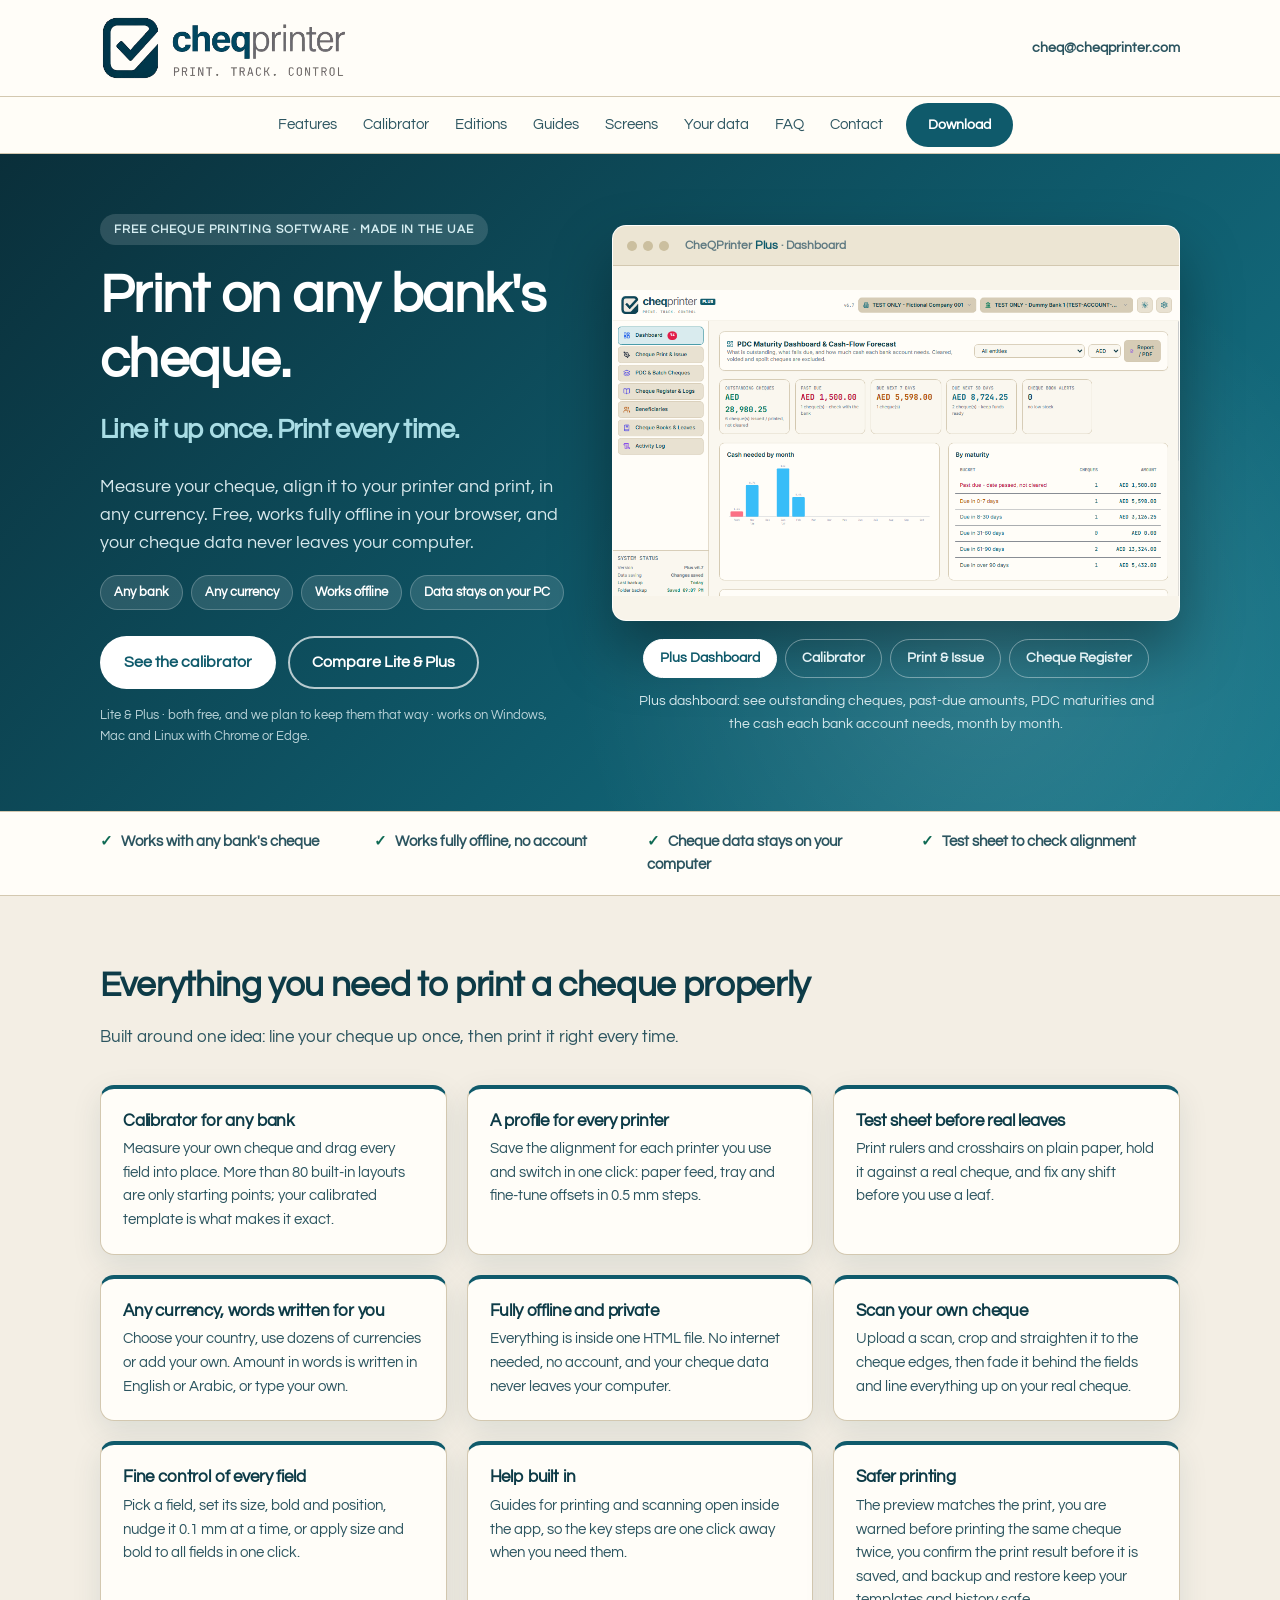
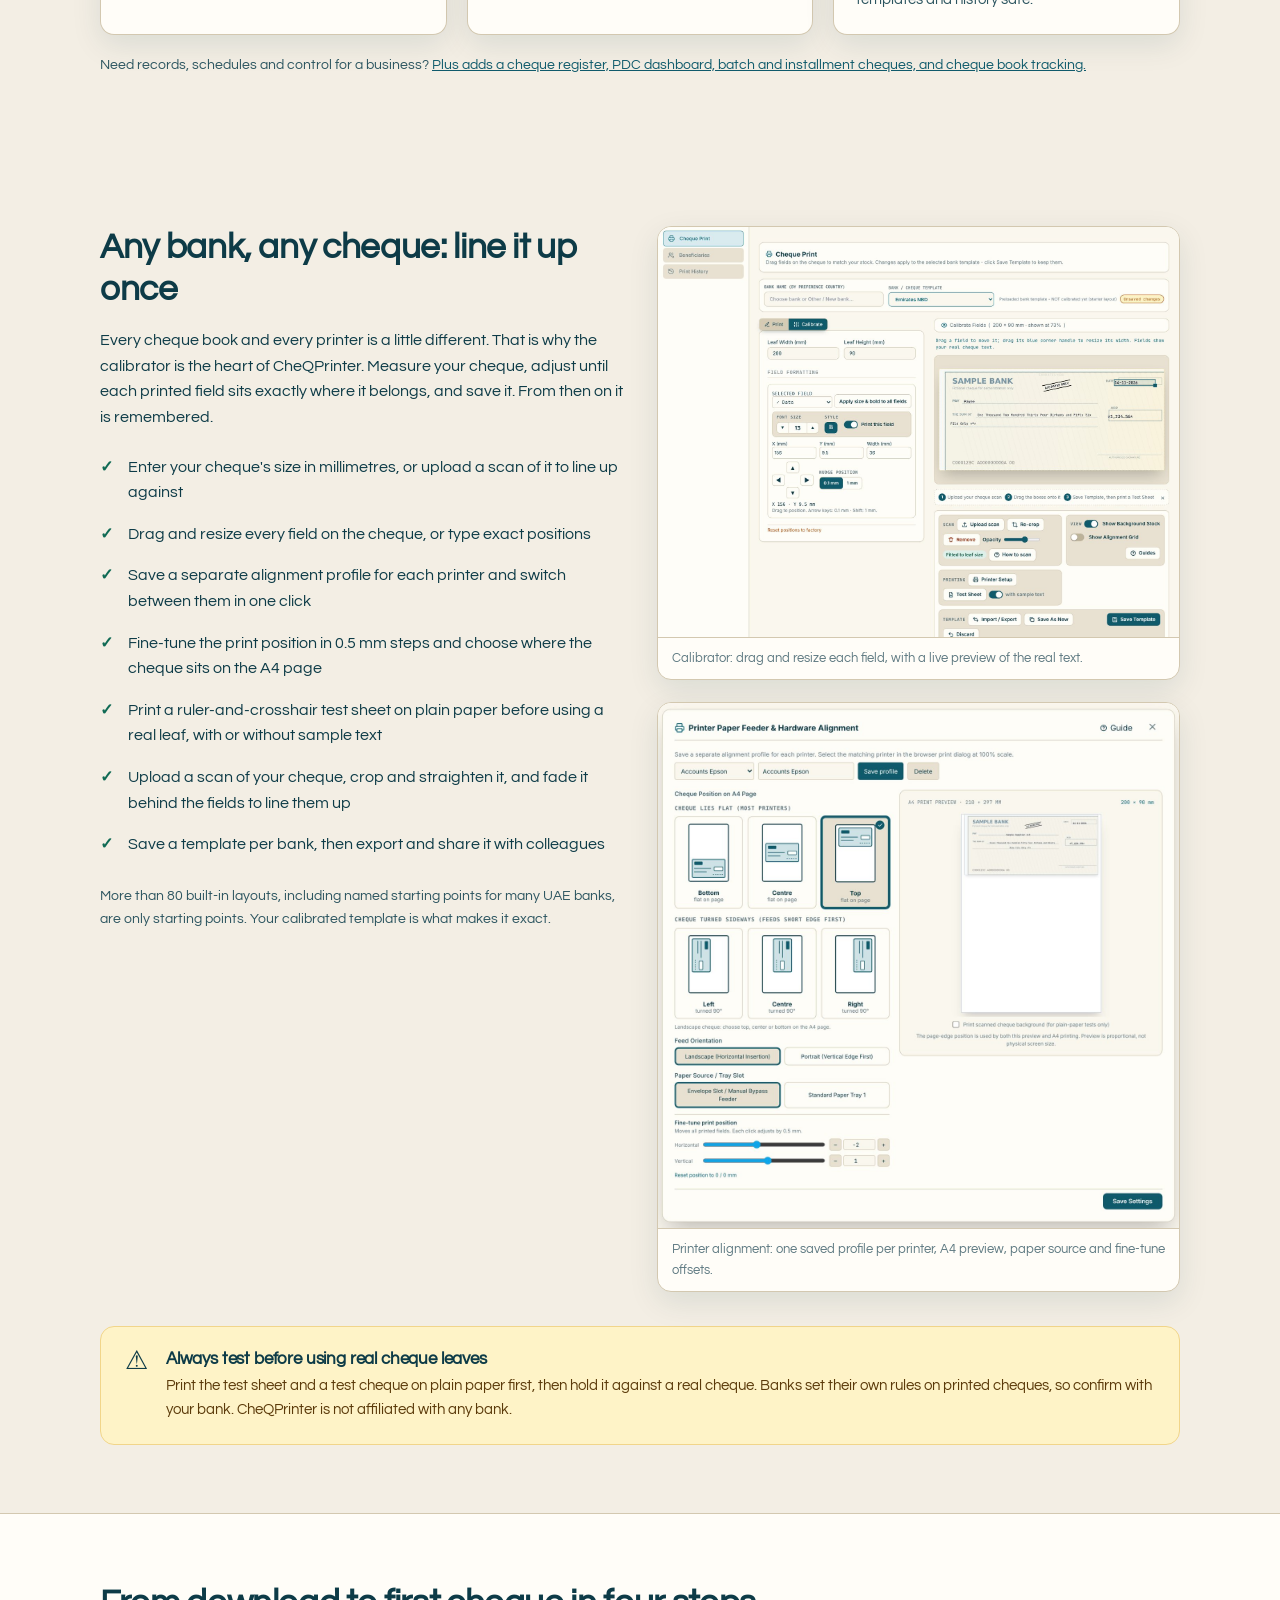
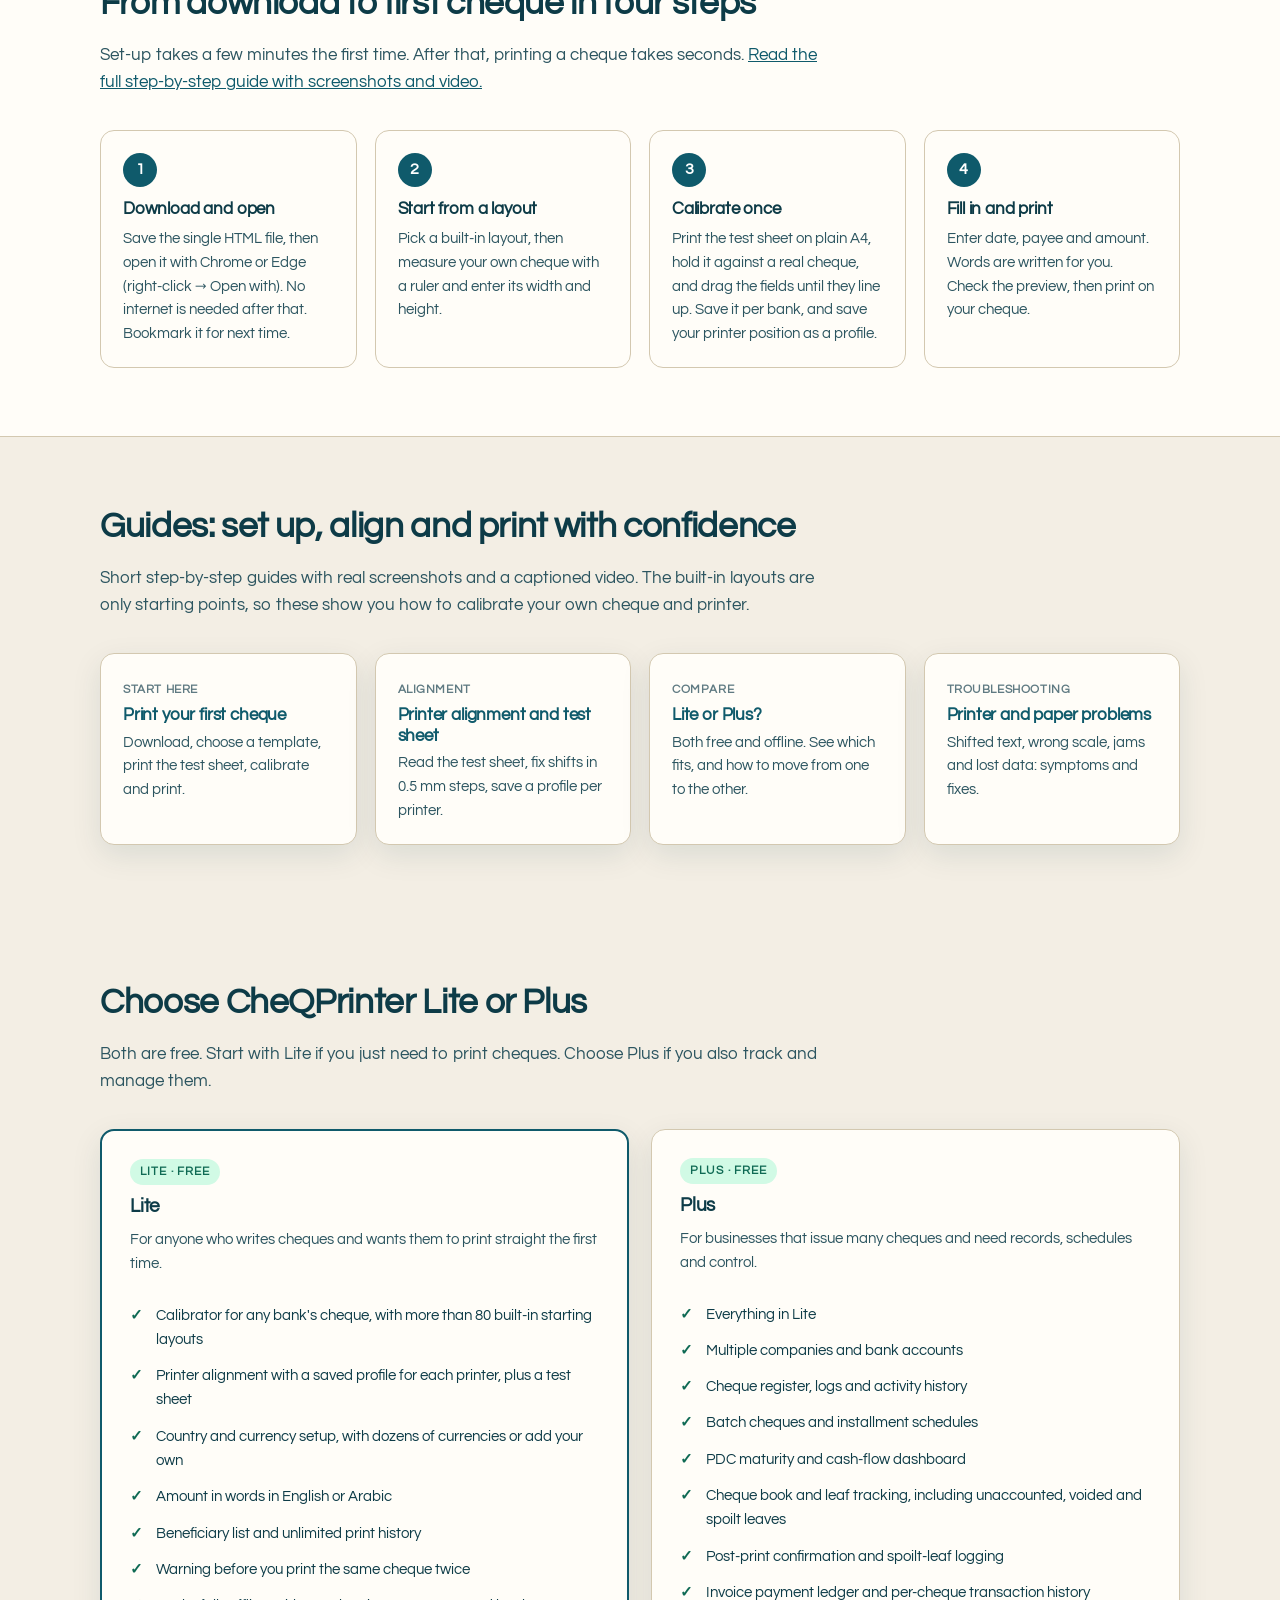
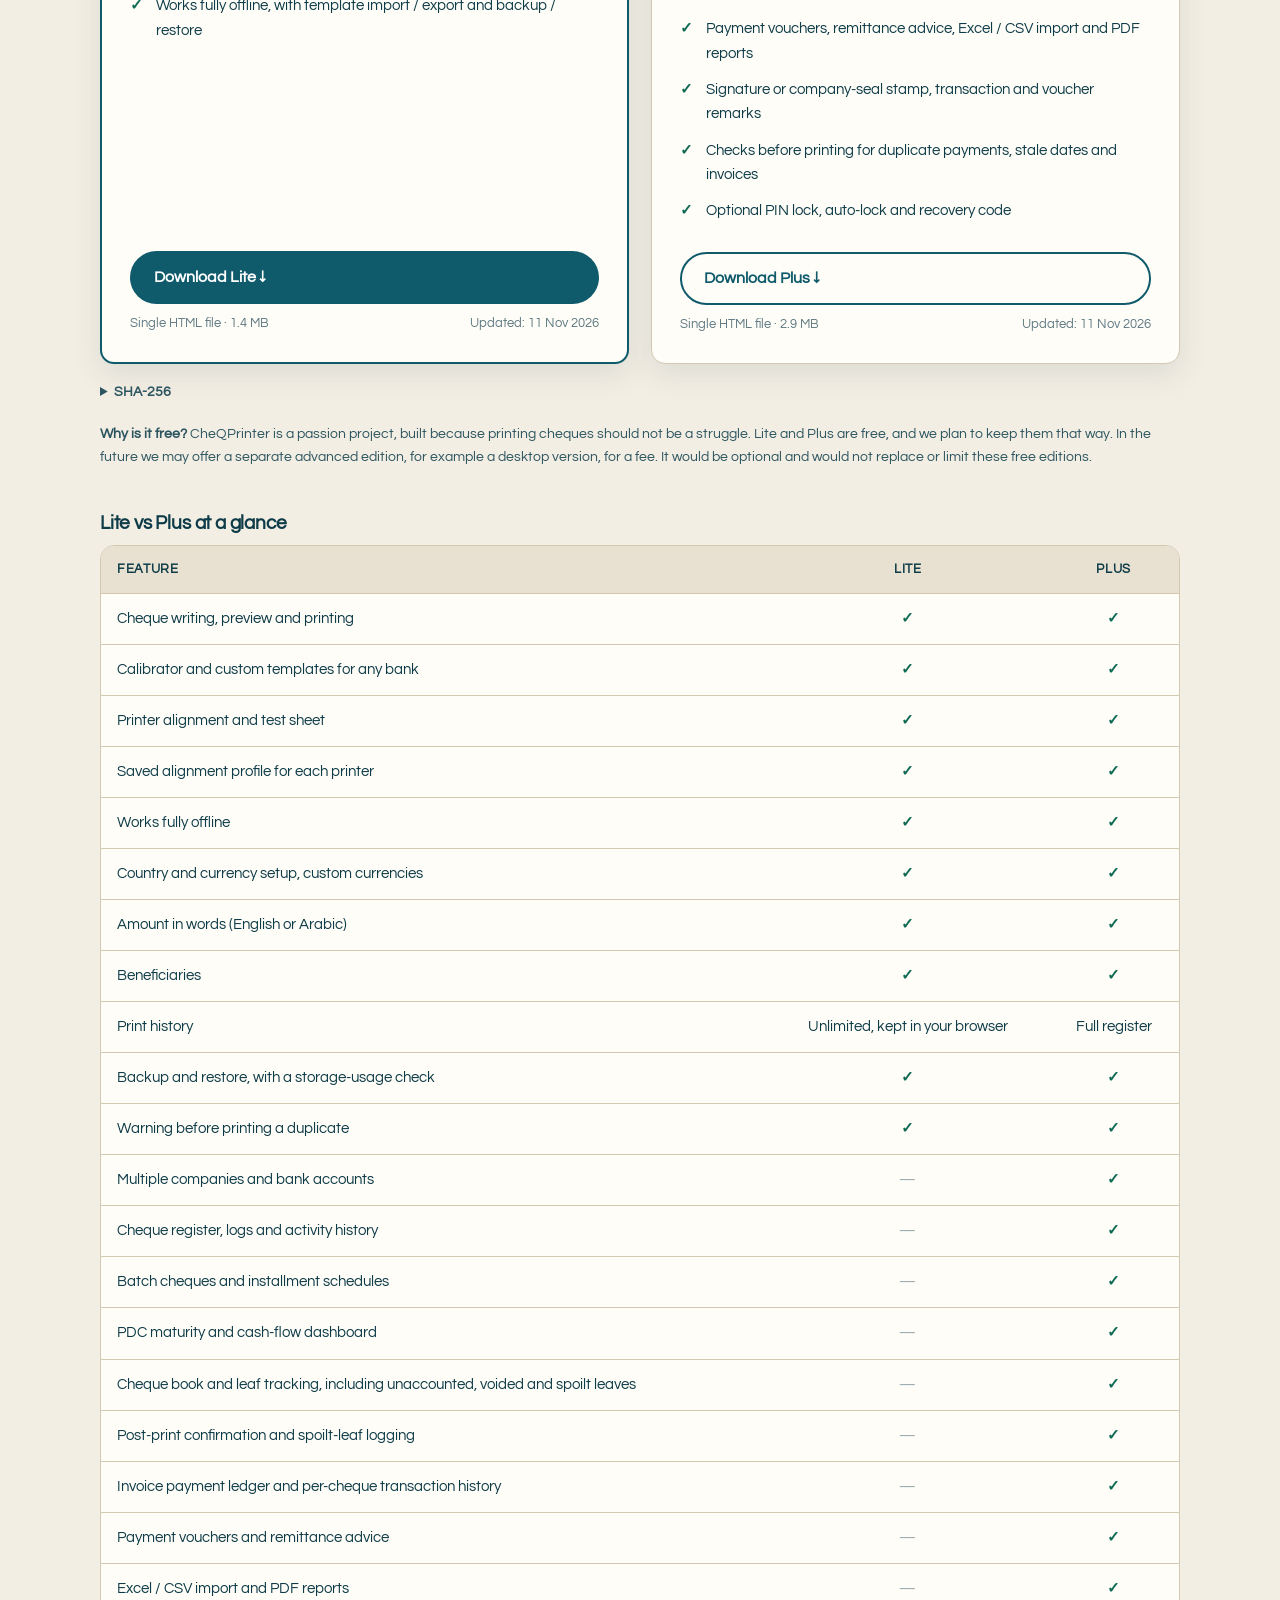
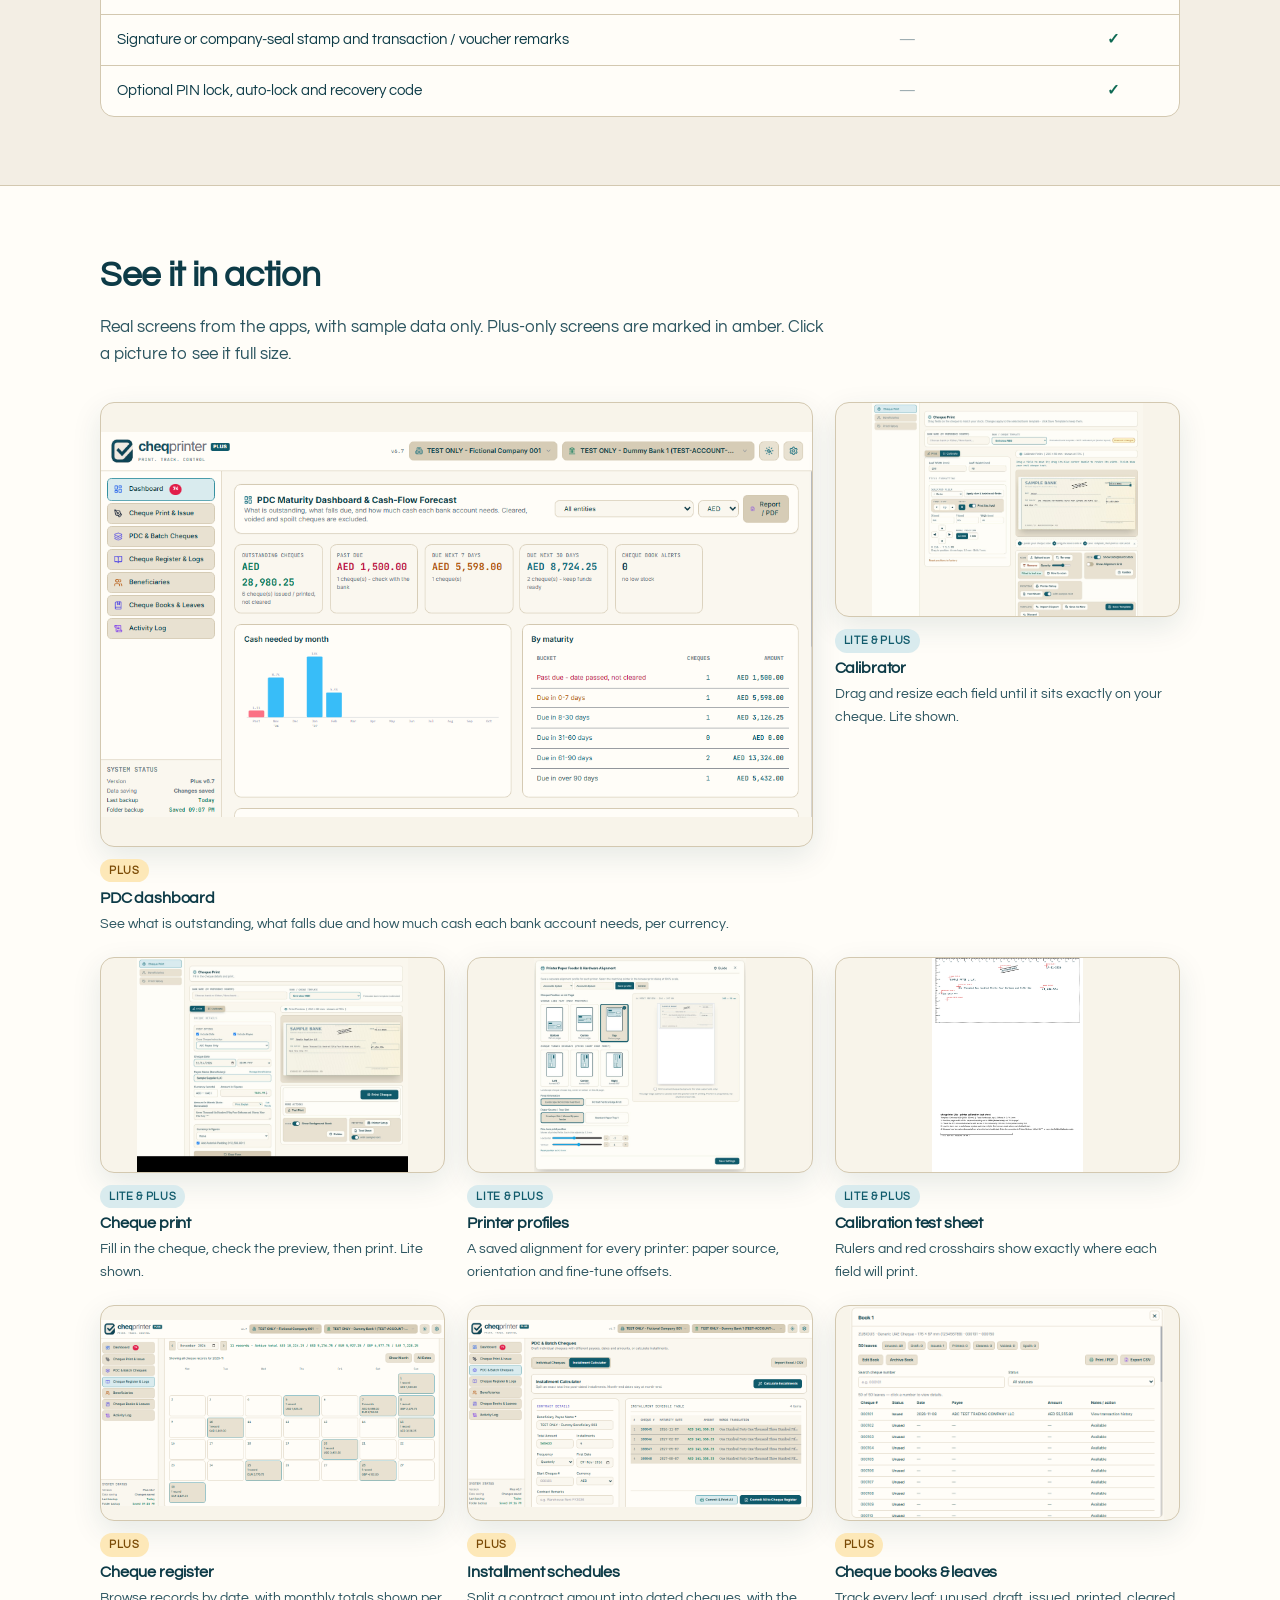
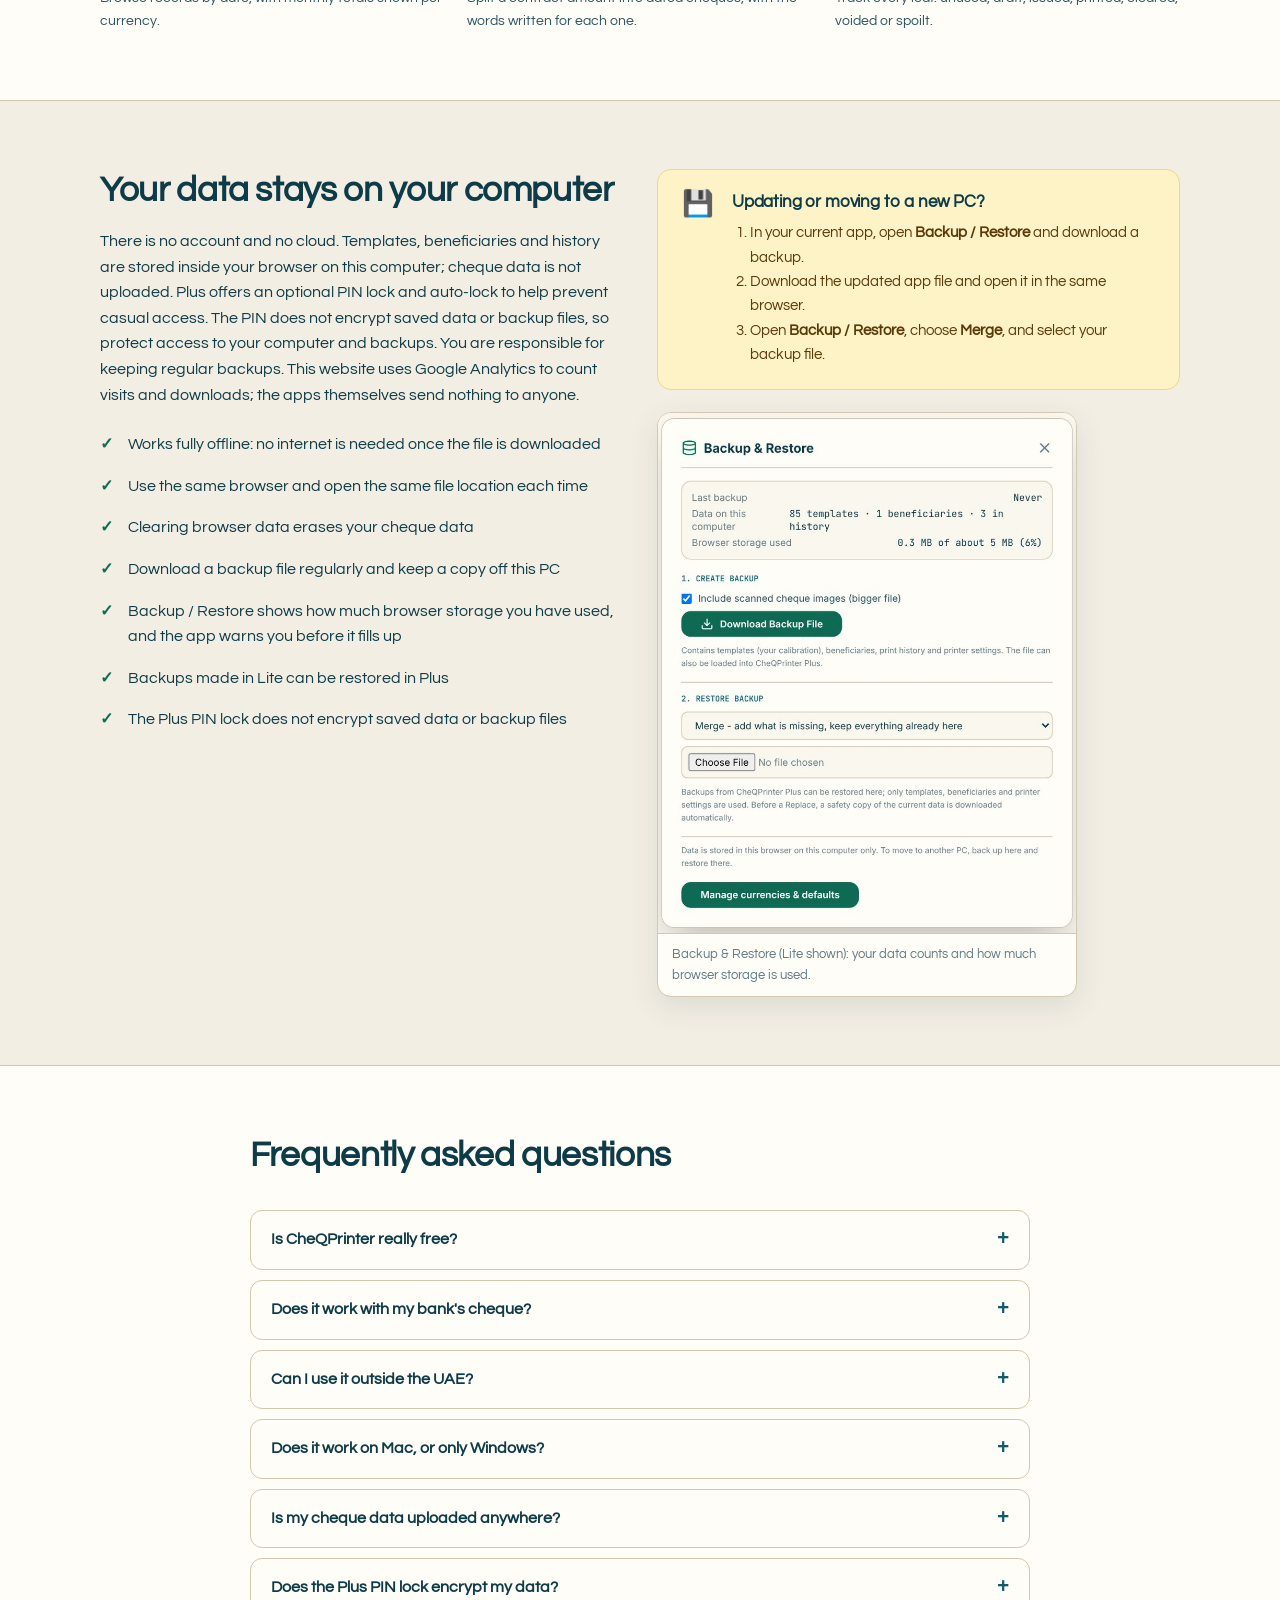
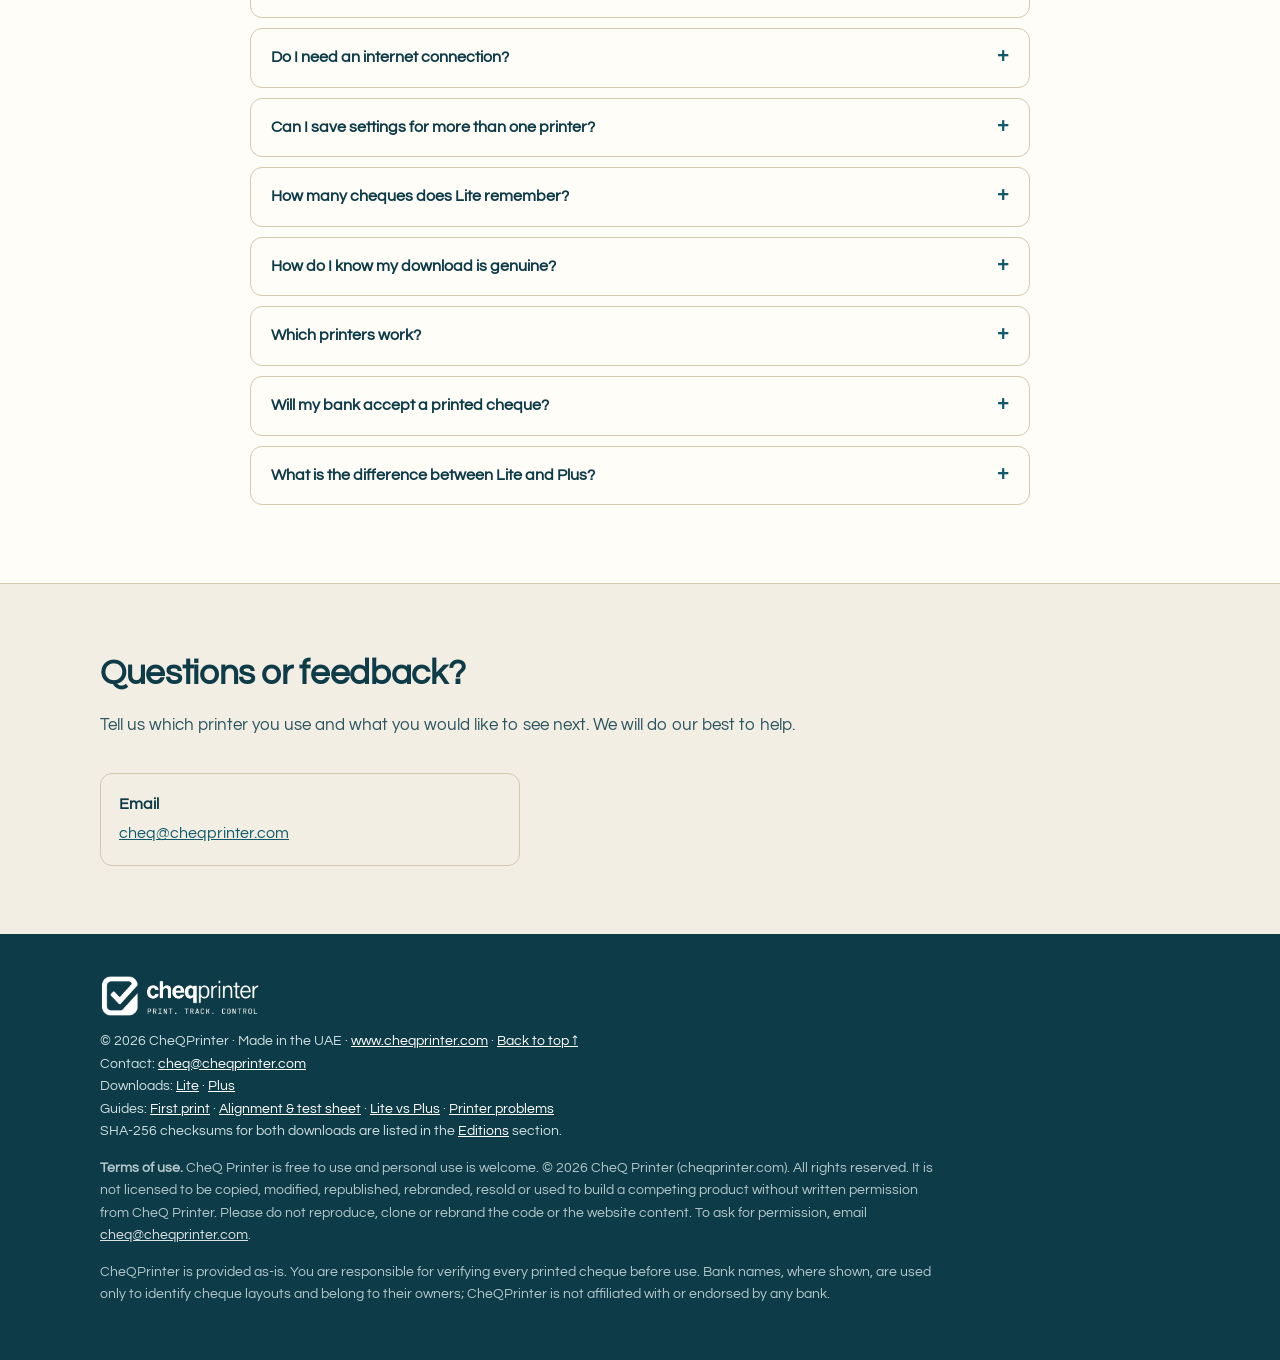
==== commit bd0da01a: "Update revised website package, homepage and both downloads; preserve verification and crawler setti" ====
--- a/index.html
+++ b/index.html
@@ -501,8 +501,8 @@
     
     <details class="sha sha-main"><summary>SHA-256</summary>
       <p class="sha-help">Technical users can use these values to confirm a download is exactly the file published here.</p>
-      <p class="sha-line"><b>Lite</b> <code>b538163b48556ef6eb3296e1ee8b739874eb989d0f4371ee48098770fd63402e</code></p>
-      <p class="sha-line"><b>Plus</b> <code>84dc2cc3e530aff0f953896c500f96ad771bd7b4af38810fd818411669bc2489</code></p>
+      <p class="sha-line"><b>Lite</b> <code>de6da76eae519942ae594e695d4bbc7b2b7be59352bda4b04727533d8661eb61</code></p>
+      <p class="sha-line"><b>Plus</b> <code>6a61489f1f41bc7f44c882a5146f92925ba14bebfed5e8b4f146ba5640e8ad24</code></p>
       <p class="sha-help">On Windows run <code>certutil -hashfile cheqprinter-lite.html SHA256</code>. On Mac or Linux run <code>shasum -a 256 cheqprinter-lite.html</code>. If the result matches, the file is genuine.</p>
     </details>
     <p class="note"><b>Why is it free?</b> CheQPrinter is a passion project, built because printing cheques should not be a struggle. Lite and Plus are free, and we plan to keep them that way. In the future we may offer a separate advanced edition, for example a desktop version, for a fee. It would be optional and would not replace or limit these free editions.</p>
@@ -681,6 +681,7 @@
     <div>Downloads: <a href="downloads/cheqprinter-lite.html" download data-dl="lite" data-loc="footer">Lite</a> &middot; <a href="downloads/cheqprinter-plus.html" download data-dl="plus" data-loc="footer">Plus</a></div>
     <div>Guides: <a href="guides/first-print/">First print</a> &middot; <a href="guides/printer-alignment-test-sheet/">Alignment &amp; test sheet</a> &middot; <a href="guides/lite-vs-plus/">Lite vs Plus</a> &middot; <a href="guides/printer-problems/">Printer problems</a></div>
     <div>SHA-256 checksums for both downloads are listed in the <a href="#editions">Editions</a> section.</div>
+    <p class="legal"><b>Terms of use.</b> CheQ Printer is free to use and personal use is welcome. &copy; 2026 CheQ Printer (cheqprinter.com). All rights reserved. It is not licensed to be copied, modified, republished, rebranded, resold or used to build a competing product without written permission from CheQ Printer. Please do not reproduce, clone or rebrand the code or the website content. To ask for permission, email <a href="mailto:cheq@cheqprinter.com">cheq@cheqprinter.com</a>.</p>
     <p class="legal">CheQPrinter is provided as-is. You are responsible for verifying every printed cheque before use. Bank names, where shown, are used only to identify cheque layouts and belong to their owners; CheQPrinter is not affiliated with or endorsed by any bank.</p>
   </div>
 </footer>
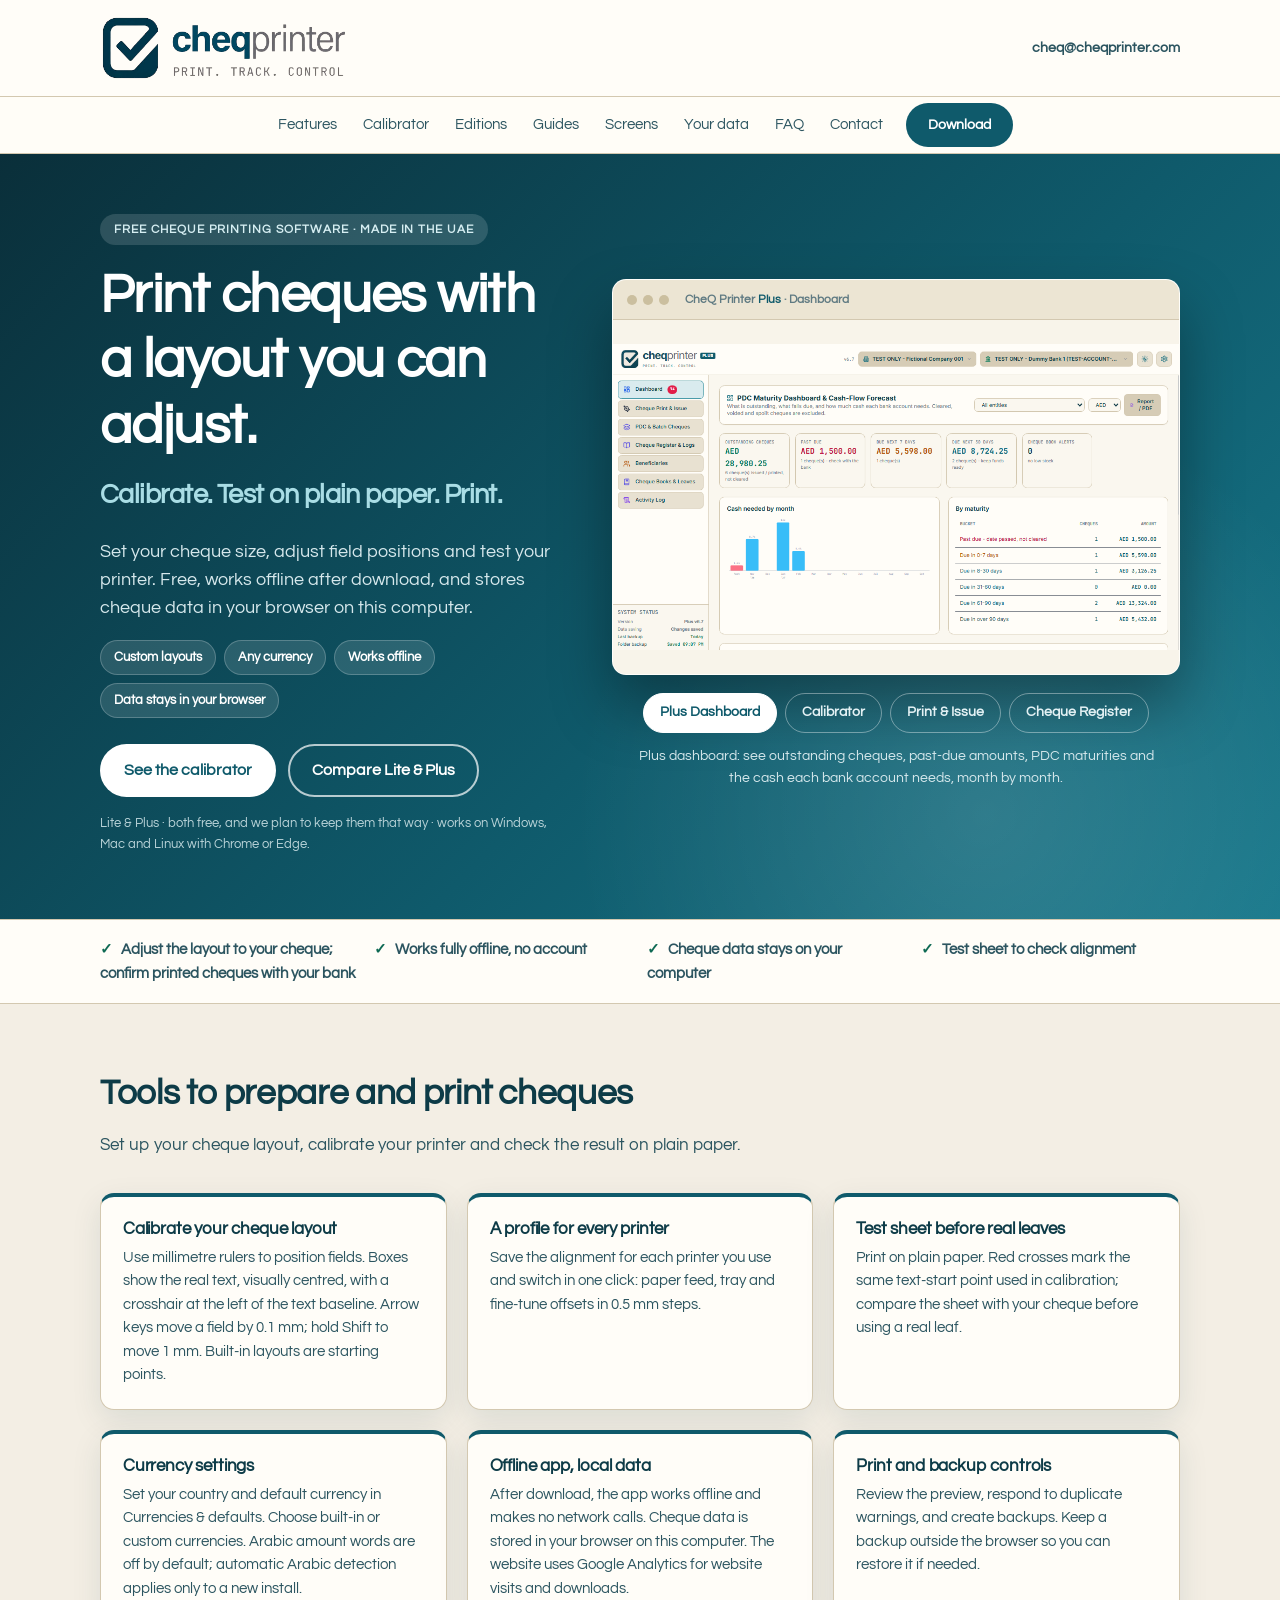
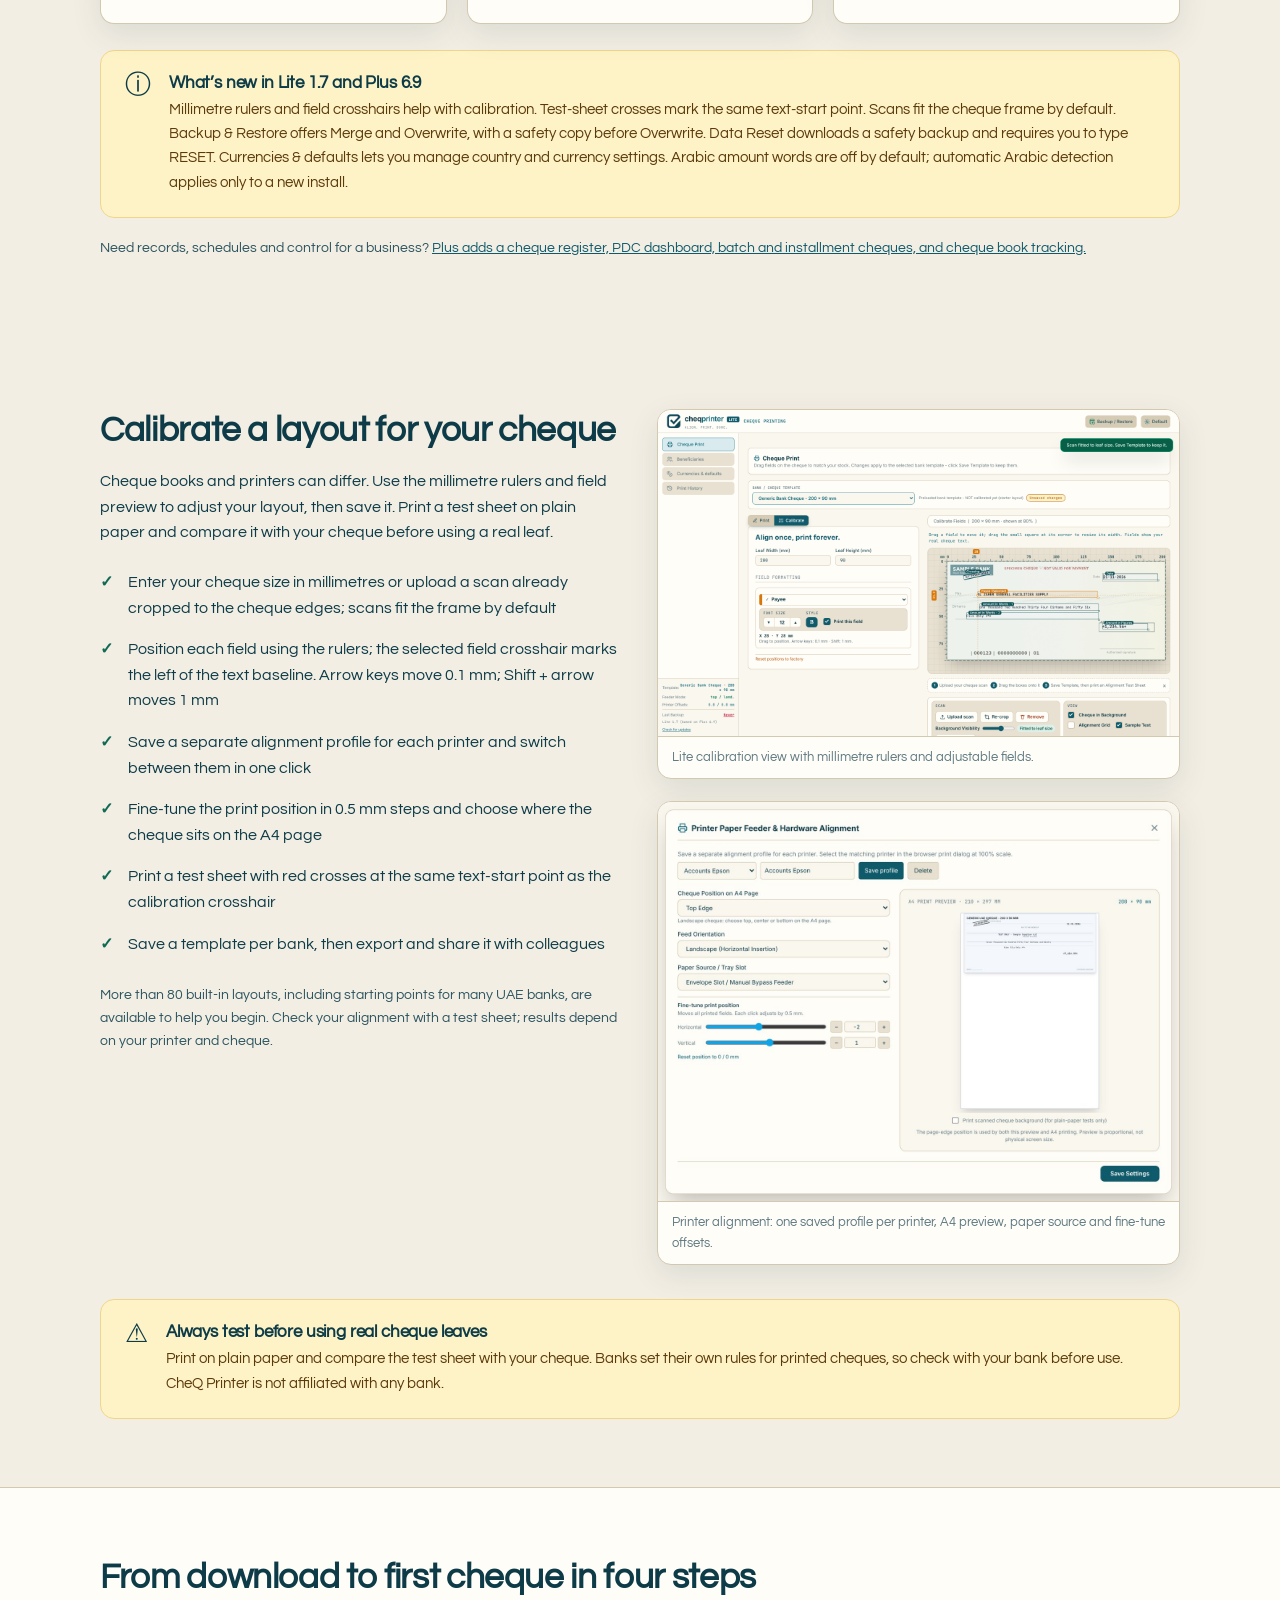
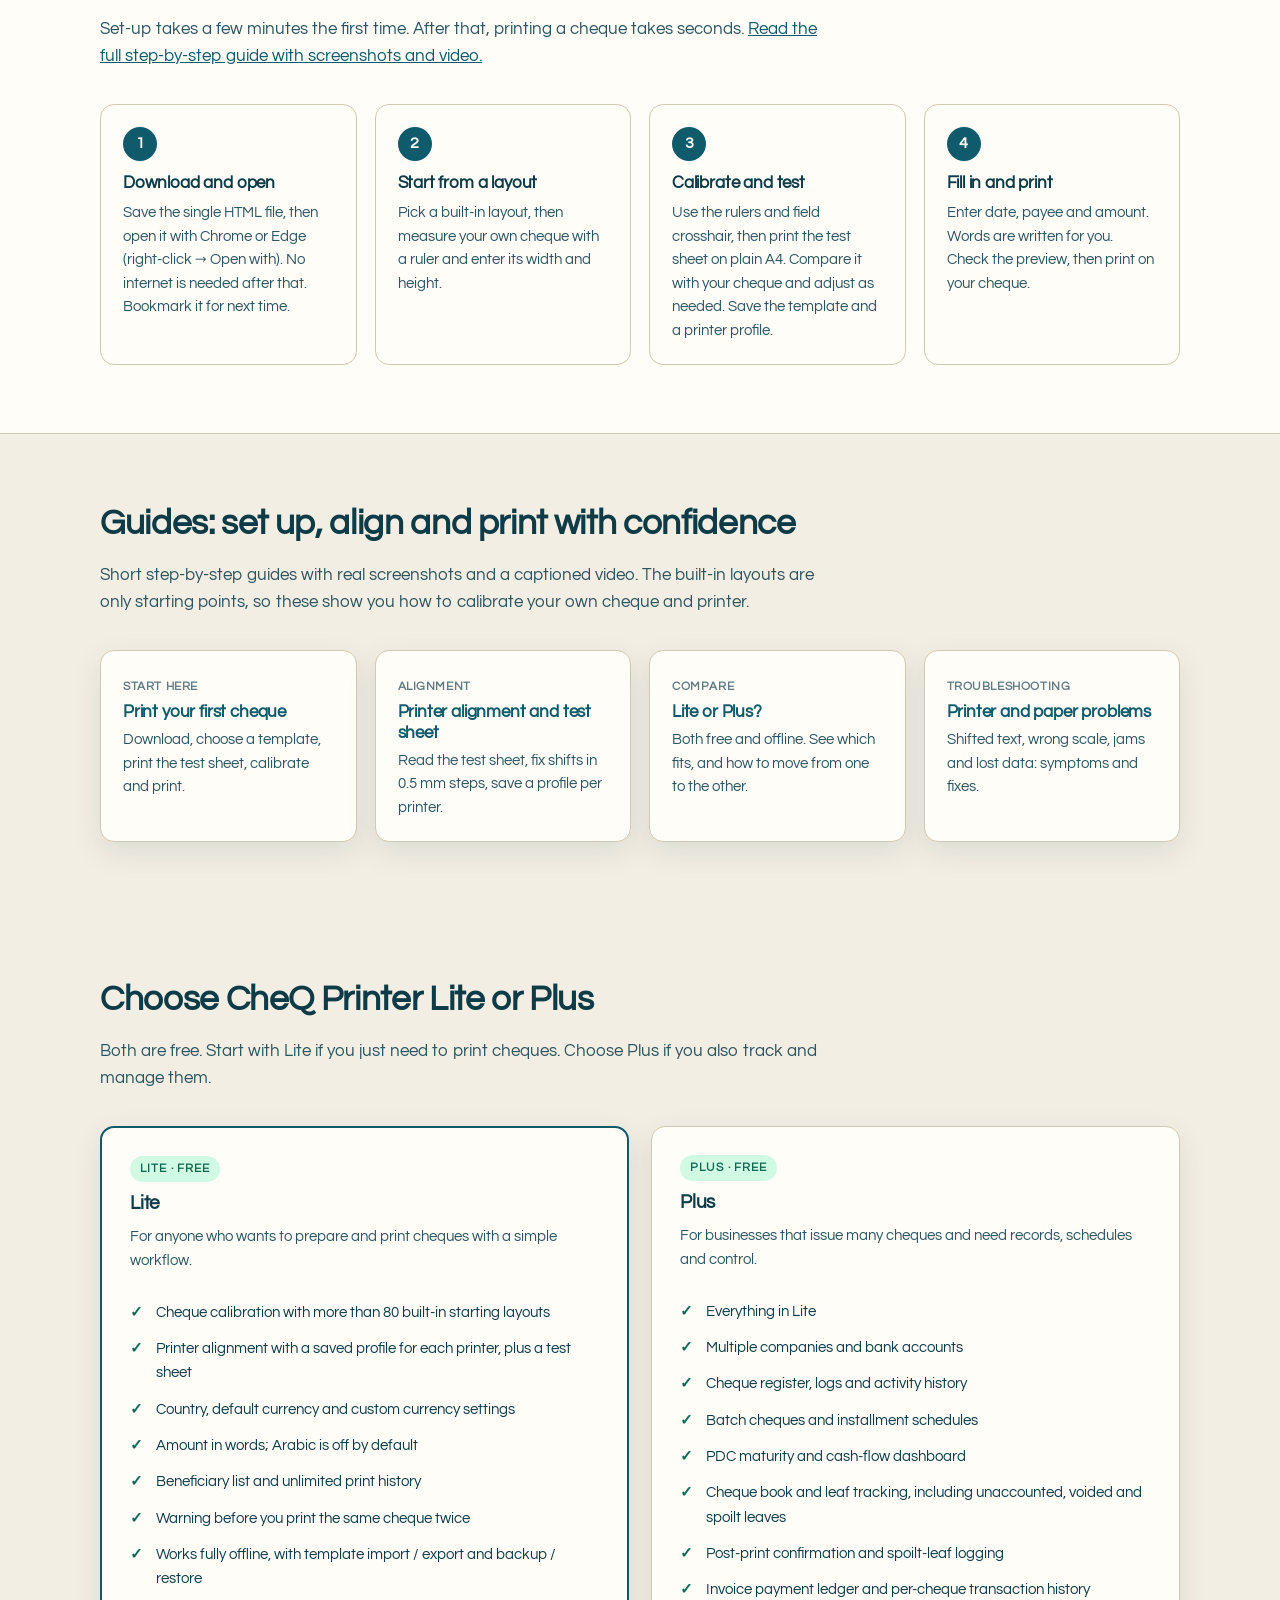
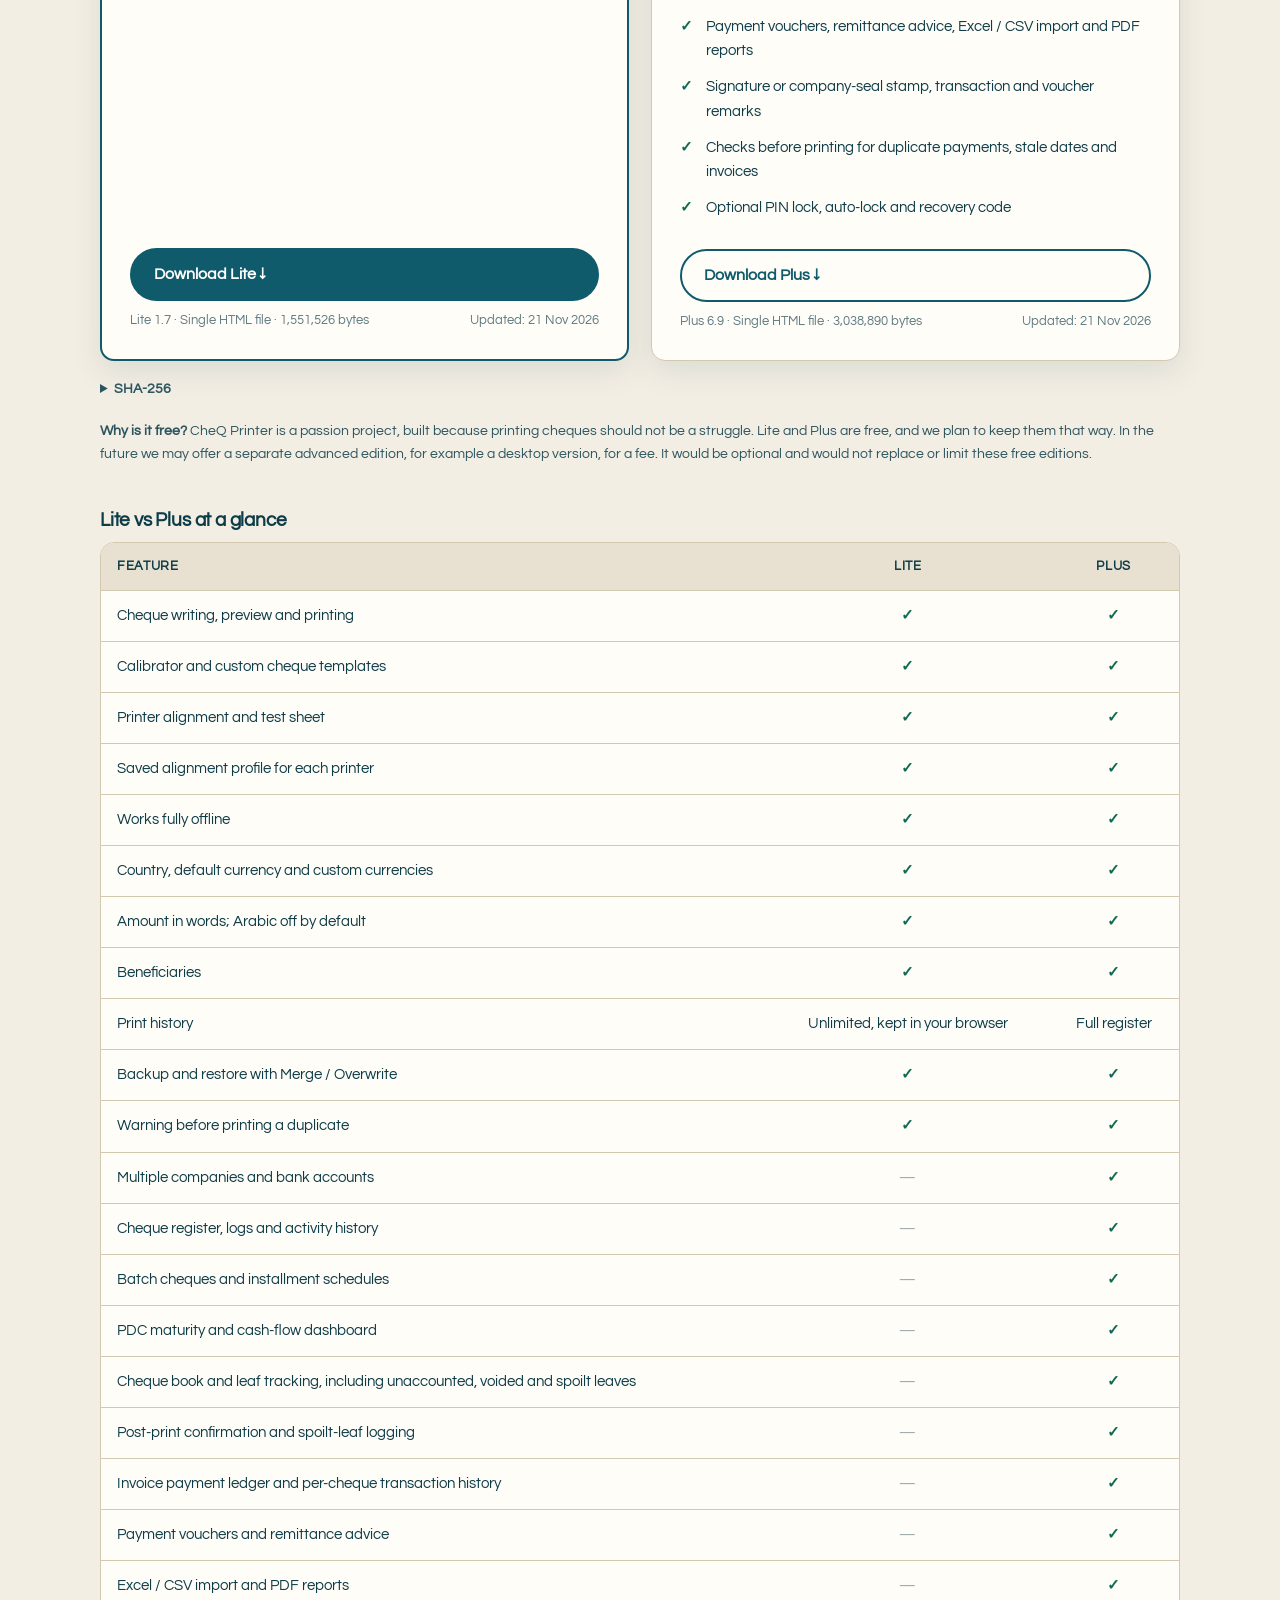
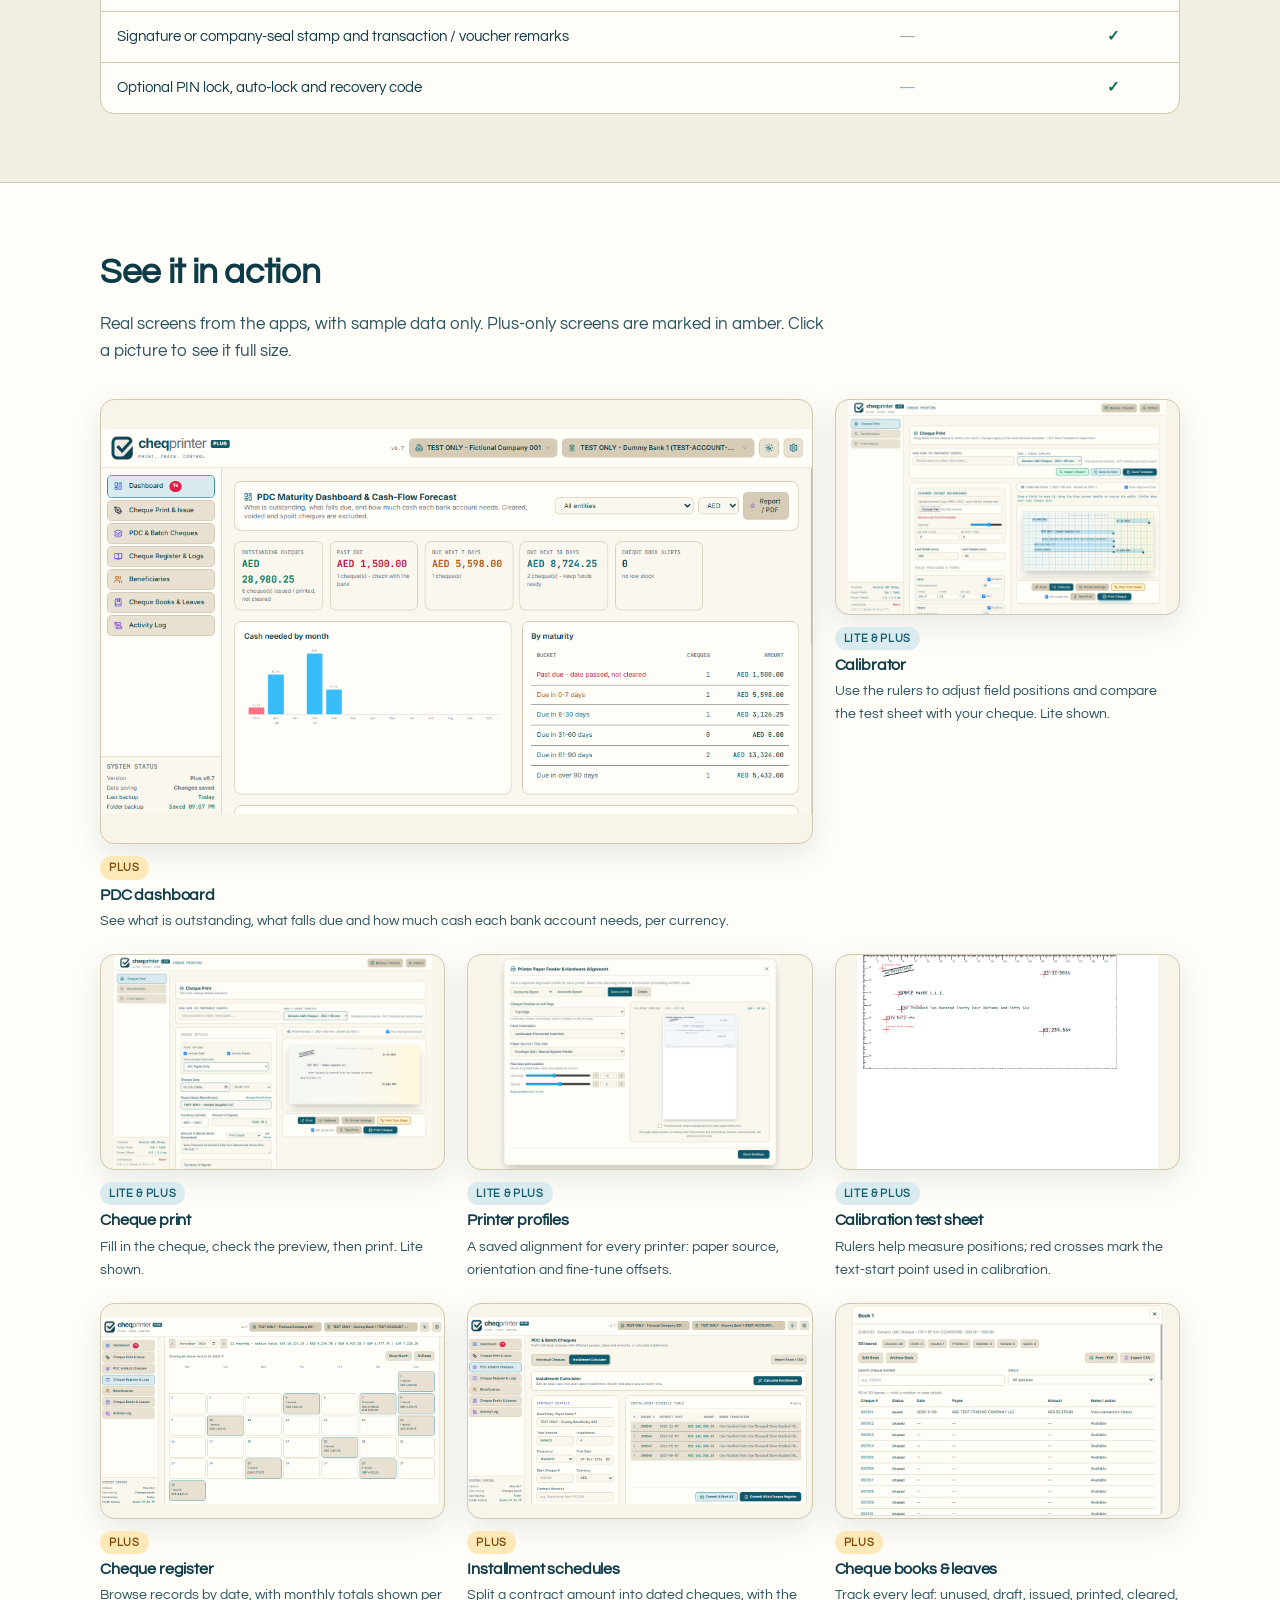
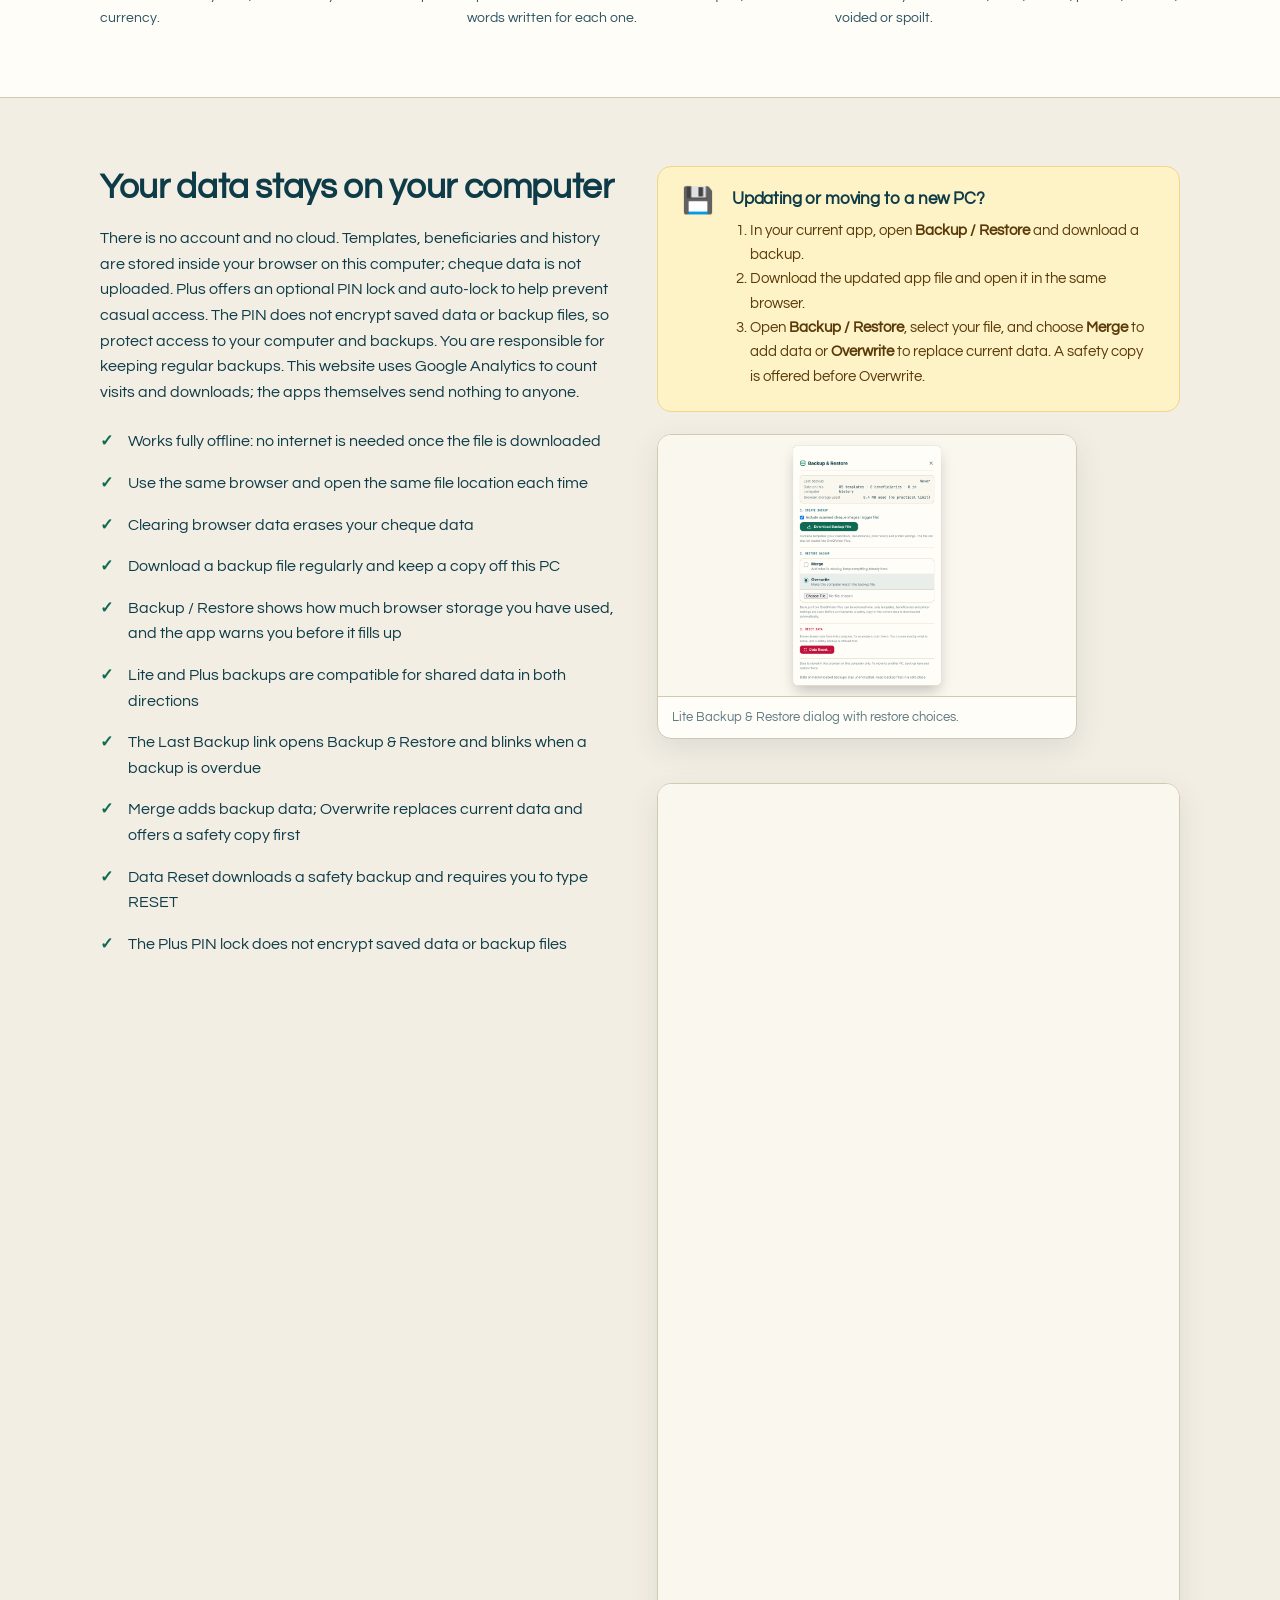
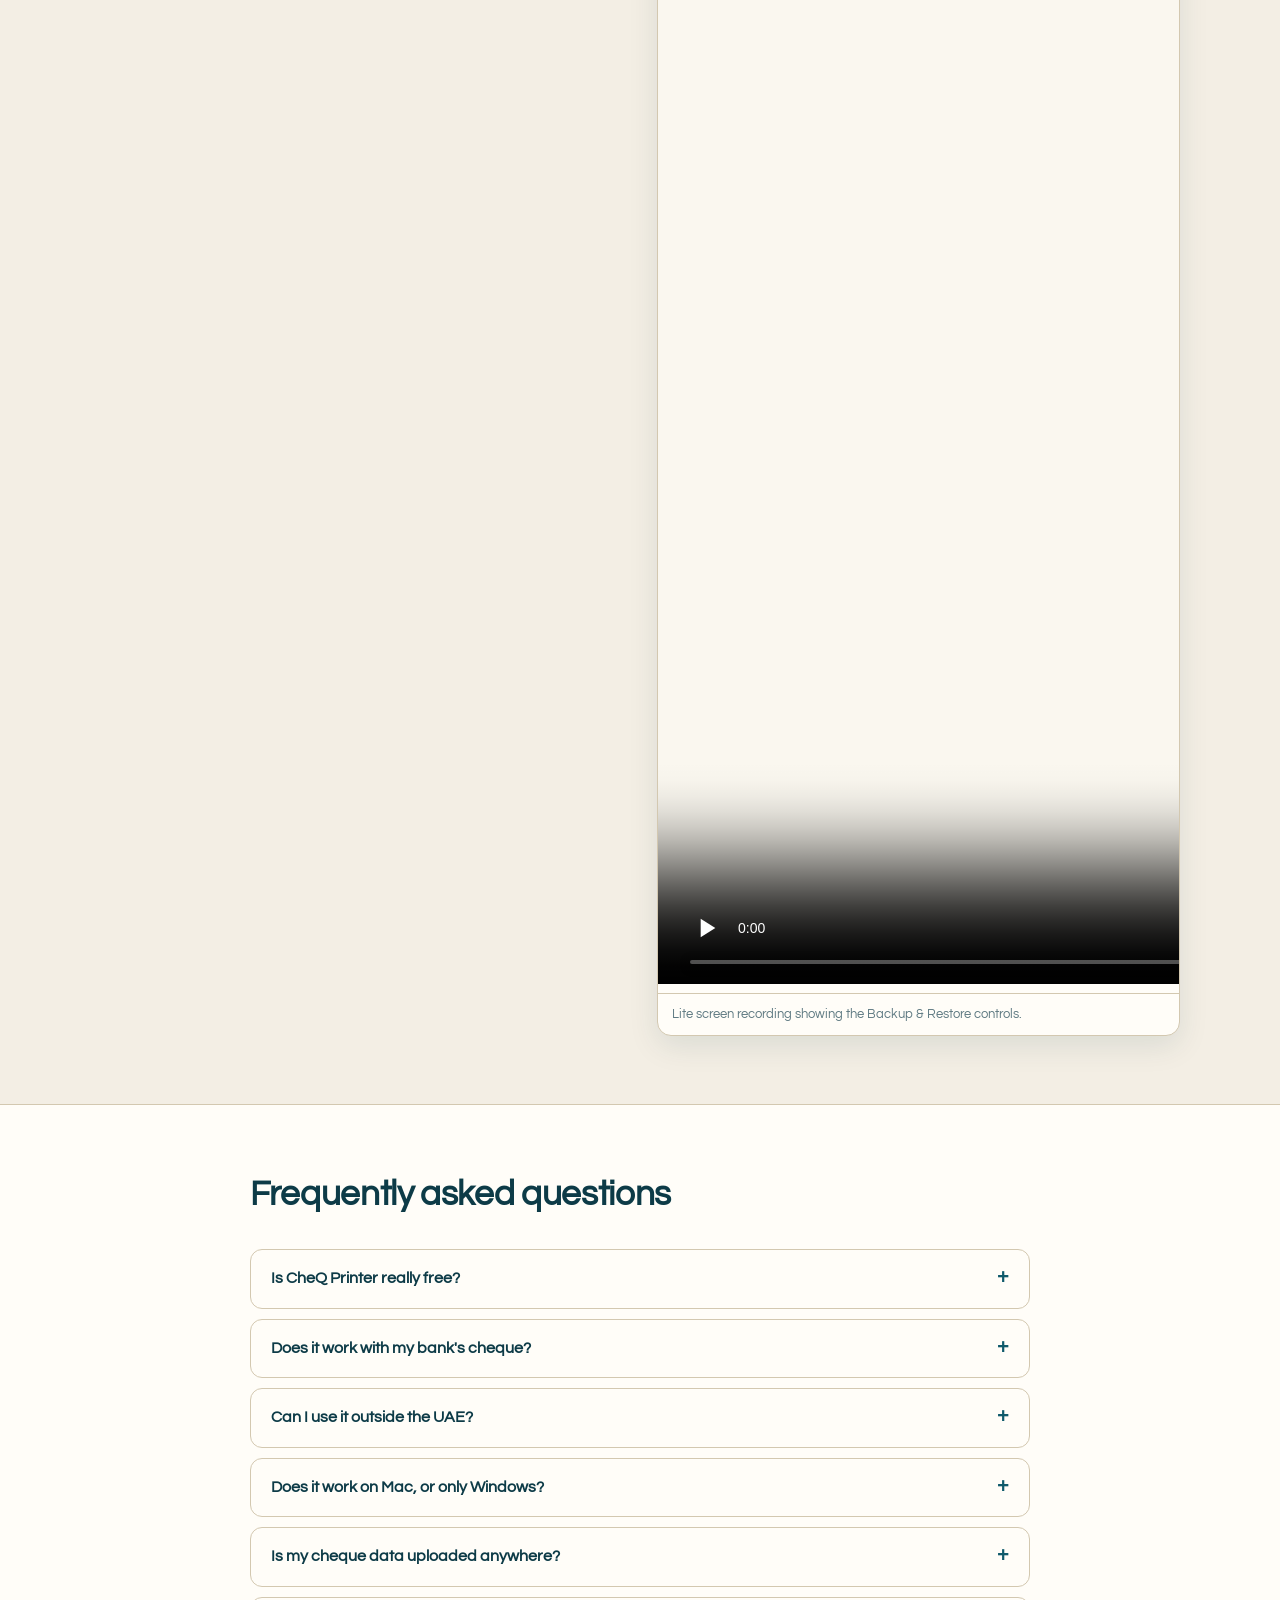
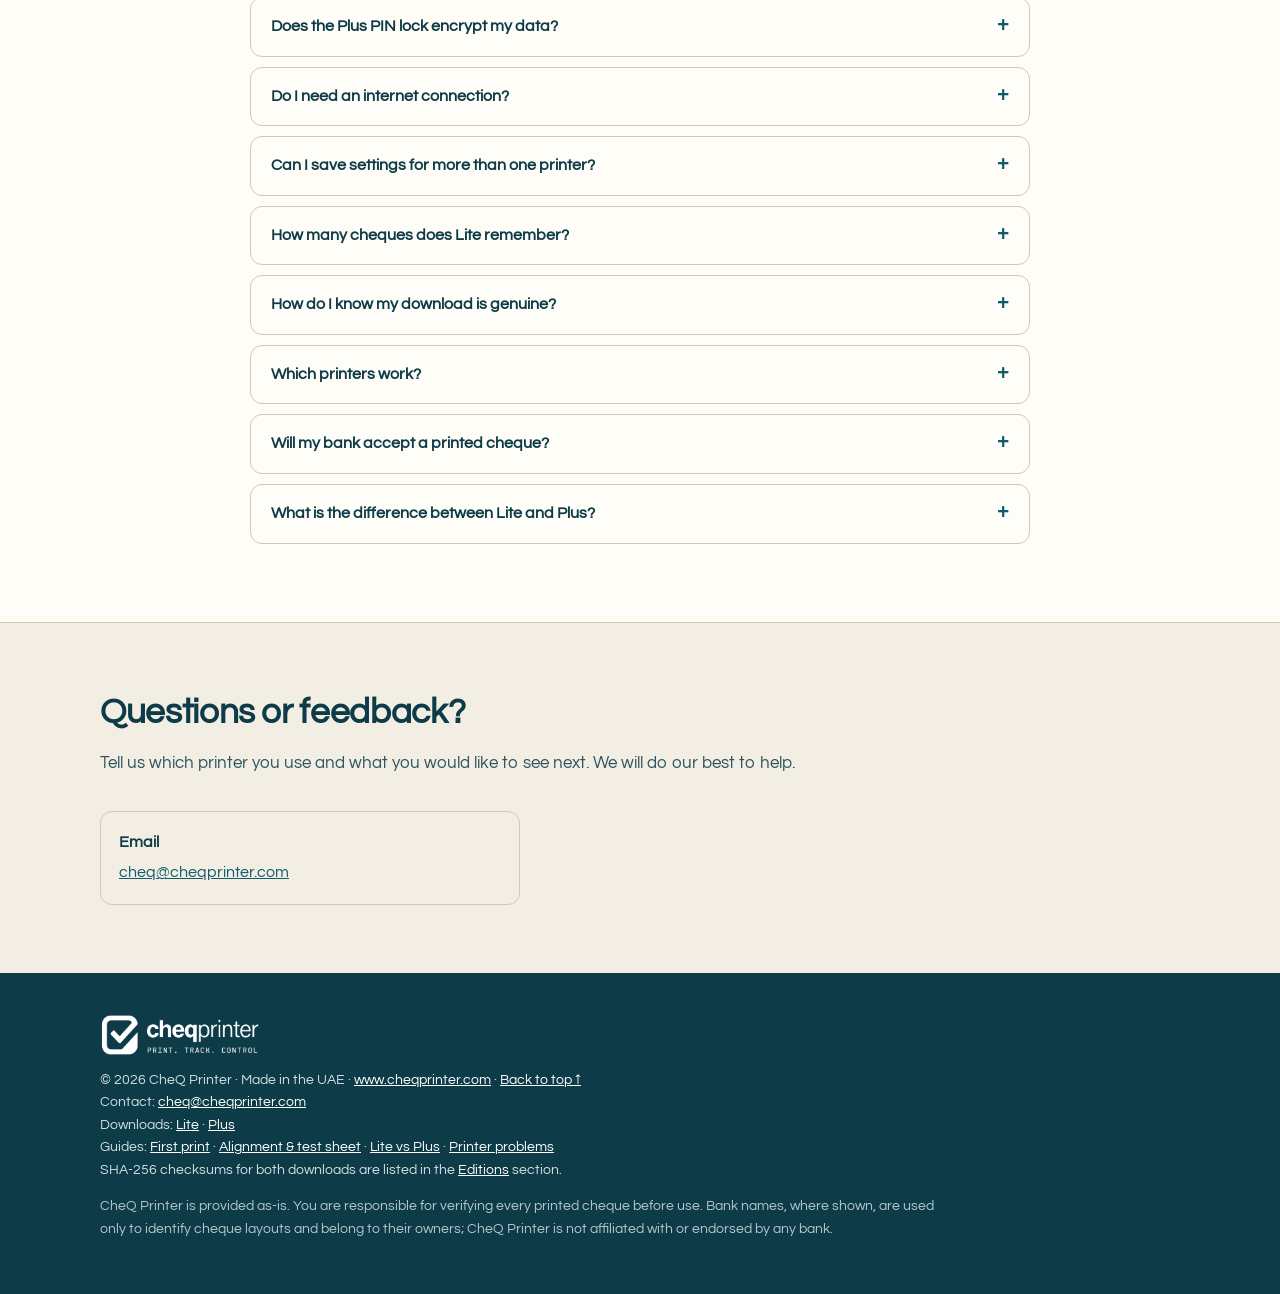
==== commit a15e1bc3: "Update CheQ Printer website for Lite 1.7 and Plus 6.9" ====
--- a/index.html
+++ b/index.html
@@ -11,22 +11,22 @@
 </script>
 <meta charset="utf-8">
 <meta name="viewport" content="width=device-width, initial-scale=1">
-<title>Free Cheque Printing Software | Print on Any Bank's Cheque | CheQPrinter</title>
-<meta name="description" content="Free cheque printing software with a built-in calibrator. Line up your own cheque once, then print in any currency. Works offline; your data stays on your computer. Made in the UAE.">
+<title>Free Cheque Printing Software | CheQ Printer</title>
+<meta name="description" content="Free offline cheque printing software. Adjust a layout for your cheque, print a test sheet, and keep app data in your browser. Made in the UAE.">
 <link rel="canonical" href="https://www.cheqprinter.com/">
 <meta name="robots" content="index,follow,max-image-preview:large">
 <meta name="theme-color" content="#fffdf8">
 <meta property="og:type" content="website">
 <meta property="og:url" content="https://www.cheqprinter.com/">
 <meta property="og:title" content="Free Cheque Printing Software | Print on Any Bank's Cheque">
-<meta property="og:description" content="Line up your own cheque once with the built-in calibrator, then print every time. Free. Made in the UAE.">
+<meta property="og:description" content="Adjust a layout for your cheque, then test it on plain paper. Free offline cheque printing software, made in the UAE.">
 <meta property="og:image" content="https://www.cheqprinter.com/assets/og-image.png">
 <meta property="og:image:width" content="1200">
 <meta property="og:image:height" content="630">
 <meta name="twitter:card" content="summary_large_image">
 <meta name="twitter:image" content="https://www.cheqprinter.com/assets/og-image.png">
-<meta name="twitter:title" content="Free Cheque Printing Software | CheQPrinter">
-<meta name="twitter:description" content="Line up your own cheque once with the built-in calibrator, then print every time. Free. Made in the UAE.">
+<meta name="twitter:title" content="Free Cheque Printing Software | CheQ Printer">
+<meta name="twitter:description" content="Adjust a layout for your cheque, then test it on plain paper. Free offline cheque printing software, made in the UAE.">
 <link rel="icon" href="favicon.ico" sizes="any">
 <link rel="icon" type="image/png" sizes="32x32" href="assets/favicon-32.png">
 <link rel="apple-touch-icon" href="assets/apple-touch-icon.png">
@@ -40,13 +40,13 @@
 {
   "@context": "https://schema.org",
   "@type": "SoftwareApplication",
-  "name": "CheQPrinter",
+  "name": "CheQ Printer",
   "applicationCategory": "BusinessApplication",
   "operatingSystem": "Any modern web browser (Windows, macOS, Linux)",
-  "description": "Free cheque printing software with a built-in calibrator, test sheet and printer alignment. Works with any bank's cheque.",
+  "description": "Free offline cheque printing software with calibration, printer profiles and a test sheet. Create a layout for your cheque.",
   "url": "https://www.cheqprinter.com/",
   "isAccessibleForFree": true,
-  "featureList": "Cheque calibrator for any bank, printer alignment profiles, test sheet, amount in words in English and Arabic, any currency, works fully offline, beneficiary list, unlimited print history, backup and restore",
+  "featureList": "Cheque calibration, printer alignment profiles, test sheet, amount in words, built-in and custom currencies, offline use, beneficiary list, print history, backup and restore",
   "offers": { "@type": "Offer", "price": "0", "priceCurrency": "AED" }
 }
 </script>
@@ -55,12 +55,12 @@
   "@context": "https://schema.org",
   "@type": "FAQPage",
   "mainEntity": [
-    { "@type": "Question", "name": "Is CheQPrinter free?", "acceptedAnswer": { "@type": "Answer", "text": "Yes. Lite and Plus are both free, and we plan to keep them that way. In the future we may offer a separate advanced edition, for example a desktop version, for a fee; it would be optional and would not replace or limit these free editions." } },
-    { "@type": "Question", "name": "Does it work with my bank's cheque?", "acceptedAnswer": { "@type": "Answer", "text": "Yes. The calibrator lets you measure your own cheque and position every printed field exactly where it belongs, so it works with any bank's cheque. Built-in layouts are only starting points." } },
-    { "@type": "Question", "name": "Can I use it outside the UAE?", "acceptedAnswer": { "@type": "Answer", "text": "Yes. The calibrator works with any cheque anywhere. You choose your country and default currency in the app, dozens of currencies are included, you can add a custom currency, and amount in words is written in English or Arabic. You can also type your own words in any language." } },
-    { "@type": "Question", "name": "Does it work on Mac or only Windows?", "acceptedAnswer": { "@type": "Answer", "text": "CheQPrinter is a single HTML file that runs in a modern browser such as Chrome or Edge, so it works on Windows, macOS and Linux." } },
+    { "@type": "Question", "name": "Is CheQ Printer free?", "acceptedAnswer": { "@type": "Answer", "text": "Yes. Lite and Plus are both free, and we plan to keep them that way. In the future we may offer a separate advanced edition, for example a desktop version, for a fee; it would be optional and would not replace or limit these free editions." } },
+    { "@type": "Question", "name": "Does it work with my bank's cheque?", "acceptedAnswer": { "@type": "Answer", "text": "The calibrator lets you adjust field positions for your cheque. Built-in layouts are starting points; print a test sheet and check with your bank before using a real cheque." } },
+    { "@type": "Question", "name": "Can I use it outside the UAE?", "acceptedAnswer": { "@type": "Answer", "text": "Yes. The calibrator lets you adjust the layout for your cheque. You can choose your country and default currency, use built-in or custom currencies, and write amount words in English. Arabic amount words are off by default. Print a test sheet and check with your bank before using a real cheque. You can also type your own words in any language." } },
+    { "@type": "Question", "name": "Does it work on Mac or only Windows?", "acceptedAnswer": { "@type": "Answer", "text": "CheQ Printer is a single HTML file that runs in a modern browser such as Chrome or Edge, so it works on Windows, macOS and Linux." } },
     { "@type": "Question", "name": "Is my cheque data uploaded anywhere?", "acceptedAnswer": { "@type": "Answer", "text": "No. There is no account and no cheque data is sent to a server. Records are stored in your browser on your computer." } },
-    { "@type": "Question", "name": "Do I need an internet connection?", "acceptedAnswer": { "@type": "Answer", "text": "No. Once you have downloaded the file, Lite and Plus work fully offline. All styling, icons and fonts are inside the file, and your cheque data is never sent anywhere." } },
+    { "@type": "Question", "name": "Do I need an internet connection?", "acceptedAnswer": { "@type": "Answer", "text": "No. Once you have downloaded the file, Lite and Plus work fully offline. All styling, icons and fonts are inside the file, and the apps make no network calls and cheque data stays in your browser." } },
     { "@type": "Question", "name": "Can I save settings for more than one printer?", "acceptedAnswer": { "@type": "Answer", "text": "Yes. Save a separate alignment profile for each printer and switch between them in one click." } },
     { "@type": "Question", "name": "Does the Plus PIN lock encrypt my data?", "acceptedAnswer": { "@type": "Answer", "text": "No. The optional PIN lock helps prevent casual use of the app interface, but it does not encrypt saved data or backup files. Protect access to your computer and keep backups secure." } }
   ]
@@ -270,7 +270,7 @@
 <!-- Big logo bar (scrolls away) -->
 <div class="brandbar">
   <div class="wrap">
-    <a class="brand" href="#" aria-label="CheQPrinter home"><img src="assets/cheqprinter-logo.png?rev=5" alt="CheQPrinter - Print. Track. Control."></a>
+    <a class="brand" href="#" aria-label="CheQ Printer home"><img src="assets/cheqprinter-logo.png?rev=5" alt="CheQ Printer - Print. Track. Control."></a>
     <a class="mail" href="mailto:cheq@cheqprinter.com">cheq@cheqprinter.com</a>
   </div>
 </div>
@@ -278,7 +278,7 @@
 <!-- Floating menu bar (stays on screen while scrolling) -->
 <header class="menubar" id="menubar">
   <div class="wrap">
-    <a class="mini" href="#" aria-label="Back to top"><img src="assets/cheqprinter-logo.png?rev=5" alt="CheQPrinter"></a>
+    <a class="mini" href="#" aria-label="Back to top"><img src="assets/cheqprinter-logo.png?rev=5" alt="CheQ Printer"></a>
     <nav aria-label="Main">
       <a href="#features">Features</a>
       <a href="#calibrator">Calibrator</a>
@@ -299,13 +299,13 @@
   <div class="wrap grid">
     <div class="hero-text">
       <span class="eyebrow">Free cheque printing software &middot; Made in the UAE</span>
-      <h1>Print on any bank's cheque.<span>Line it up once. Print every time.</span></h1>
-      <p class="lead">Measure your cheque, align it to your printer and print, in any currency. Free, works fully offline in your browser, and your cheque data never leaves your computer.</p>
+      <h1>Print cheques with a layout you can adjust.<span>Calibrate. Test on plain paper. Print.</span></h1>
+      <p class="lead">Set your cheque size, adjust field positions and test your printer. Free, works offline after download, and stores cheque data in your browser on this computer.</p>
       <ul class="chips" aria-label="Highlights">
-        <li>Any bank</li>
+        <li>Custom layouts</li>
         <li>Any currency</li>
         <li>Works offline</li>
-        <li>Data stays on your PC</li>
+        <li>Data stays in your browser</li>
       </ul>
       <div class="cta-row">
         <a class="btn btn-light" href="#calibrator">See the calibrator</a>
@@ -316,19 +316,19 @@
 
     <div class="stage" id="stage">
       <div class="frame">
-        <div class="bar"><i></i><i></i><i></i><b id="frameTitle">CheQPrinter <em>Plus</em> &middot; Dashboard</b></div>
+        <div class="bar"><i></i><i></i><i></i><b id="frameTitle">CheQ Printer <em>Plus</em> &middot; Dashboard</b></div>
         <div class="slides">
           <figure class="slide active" data-ed="Plus" data-name="Dashboard" data-cap="Plus dashboard: see outstanding cheques, past-due amounts, PDC maturities and the cash each bank account needs, month by month.">
-            <img src="assets/dashboard.png?rev=6" alt="CheQPrinter Plus dashboard showing outstanding cheques, past due amounts, cash needed by month and maturity buckets" width="1050" height="569">
+            <img src="assets/dashboard.png?rev=6" alt="CheQ Printer Plus dashboard showing outstanding cheques, past due amounts, cash needed by month and maturity buckets" width="1050" height="569">
           </figure>
-          <figure class="slide" data-ed="Lite &amp; Plus" data-name="Calibrator" data-cap="Calibrator (Lite shown, Plus has it too): drag each field into place over your cheque, with a live preview of exactly what prints.">
-            <img src="assets/lite-calibrate.jpg?rev=7" alt="CheQPrinter calibrator: drag and resize each field over the cheque with an alignment grid" width="1500" height="1181" loading="lazy">
+          <figure class="slide" data-ed="Lite &amp; Plus" data-name="Calibrator" data-cap="Calibrator (Lite shown, Plus has it too): drag each field into place over your cheque, with a live preview.">
+            <img src="assets/lite-calibrate.jpg?rev=6" alt="CheQ Printer calibrator: drag and resize each field over the cheque with an alignment grid" width="1500" height="1008" loading="lazy">
           </figure>
           <figure class="slide" data-ed="Lite &amp; Plus" data-name="Print &amp; Issue" data-cap="Cheque print (Lite shown): type the payee and amount, the words are written for you, check the preview and print.">
-            <img src="assets/lite-print.jpg?rev=7" alt="CheQPrinter Lite cheque print screen with payee, amount, amount in words and a live cheque preview" width="1500" height="1181" loading="lazy">
+            <img src="assets/lite-print.jpg?rev=6" alt="CheQ Printer Lite cheque print screen with payee, amount, amount in words and a live cheque preview" width="1500" height="1008" loading="lazy">
           </figure>
           <figure class="slide" data-ed="Plus" data-name="Cheque Register" data-cap="Plus cheque register: browse records by date, with monthly totals shown per currency.">
-            <img src="assets/cheque-register.png?rev=6" alt="CheQPrinter Plus cheque register showing monthly totals by currency and date" width="1040" height="564" loading="lazy">
+            <img src="assets/cheque-register.png?rev=6" alt="CheQ Printer Plus cheque register showing monthly totals by currency and date" width="1040" height="564" loading="lazy">
           </figure>
         </div>
       </div>
@@ -346,7 +346,7 @@
 <div class="trust">
   <div class="wrap">
     <ul>
-      <li>Works with any bank's cheque</li>
+      <li>Adjust the layout to your cheque; confirm printed cheques with your bank</li>
       <li>Works fully offline, no account</li>
       <li>Cheque data stays on your computer</li>
       <li>Test sheet to check alignment</li>
@@ -358,20 +358,19 @@
 <section class="block" id="features">
   <div class="wrap">
     <div class="sec-head">
-      <h2>Everything you need to print a cheque properly</h2>
-      <p>Built around one idea: line your cheque up once, then print it right every time.</p>
+      <h2>Tools to prepare and print cheques</h2>
+      <p>Set up your cheque layout, calibrate your printer and check the result on plain paper.</p>
     </div>
     <div class="features">
-      <article class="fcard"><h3>Calibrator for any bank</h3><p>Measure your own cheque and drag every field into place. More than 80 built-in layouts are only starting points; your calibrated template is what makes it exact.</p></article>
+      <article class="fcard"><h3>Calibrate your cheque layout</h3><p>Use millimetre rulers to position fields. Boxes show the real text, visually centred, with a crosshair at the left of the text baseline. Arrow keys move a field by 0.1 mm; hold Shift to move 1 mm. Built-in layouts are starting points.</p></article>
       <article class="fcard"><h3>A profile for every printer</h3><p>Save the alignment for each printer you use and switch in one click: paper feed, tray and fine-tune offsets in 0.5 mm steps.</p></article>
-      <article class="fcard"><h3>Test sheet before real leaves</h3><p>Print rulers and crosshairs on plain paper, hold it against a real cheque, and fix any shift before you use a leaf.</p></article>
-      <article class="fcard"><h3>Any currency, words written for you</h3><p>Choose your country, use dozens of currencies or add your own. Amount in words is written in English or Arabic, or type your own.</p></article>
-      <article class="fcard"><h3>Fully offline and private</h3><p>Everything is inside one HTML file. No internet needed, no account, and your cheque data never leaves your computer.</p></article>
-      <article class="fcard"><h3>Scan your own cheque</h3><p>Upload a scan, crop and straighten it to the cheque edges, then fade it behind the fields and line everything up on your real cheque.</p></article>
-      <article class="fcard"><h3>Fine control of every field</h3><p>Pick a field, set its size, bold and position, nudge it 0.1 mm at a time, or apply size and bold to all fields in one click.</p></article>
-      <article class="fcard"><h3>Help built in</h3><p>Guides for printing and scanning open inside the app, so the key steps are one click away when you need them.</p></article>
-      <article class="fcard"><h3>Safer printing</h3><p>The preview matches the print, you are warned before printing the same cheque twice, you confirm the print result before it is saved, and backup and restore keep your templates and history safe.</p></article>
-    </div>
+      <article class="fcard"><h3>Test sheet before real leaves</h3><p>Print on plain paper. Red crosses mark the same text-start point used in calibration; compare the sheet with your cheque before using a real leaf.</p></article>
+      <article class="fcard"><h3>Currency settings</h3><p>Set your country and default currency in Currencies &amp; defaults. Choose built-in or custom currencies. Arabic amount words are off by default; automatic Arabic detection applies only to a new install.</p></article>
+      <article class="fcard"><h3>Offline app, local data</h3><p>After download, the app works offline and makes no network calls. Cheque data is stored in your browser on this computer. The website uses Google Analytics for website visits and downloads.</p></article>
+      <article class="fcard"><h3>Print and backup controls</h3><p>Review the preview, respond to duplicate warnings, and create backups. Keep a backup outside the browser so you can restore it if needed.</p></article>
+    </div>
+
+    <div class="callout" id="release-notes" style="margin-top:26px"><div class="ic" aria-hidden="true">&#9432;</div><div><h3>What’s new in Lite 1.7 and Plus 6.9</h3><p>Millimetre rulers and field crosshairs help with calibration. Test-sheet crosses mark the same text-start point. Scans fit the cheque frame by default. Backup &amp; Restore offers Merge and Overwrite, with a safety copy before Overwrite. Data Reset downloads a safety backup and requires you to type RESET. Currencies &amp; defaults lets you manage country and currency settings. Arabic amount words are off by default; automatic Arabic detection applies only to a new install.</p></div></div>
     <p class="note">Need records, schedules and control for a business? <a href="#editions">Plus adds a cheque register, PDC dashboard, batch and installment cheques, and cheque book tracking.</a></p>
   </div>
 </section>
@@ -380,25 +379,25 @@
 <section class="block" id="calibrator">
   <div class="wrap two">
     <div>
-      <h2>Any bank, any cheque: line it up once</h2>
-      <p>Every cheque book and every printer is a little different. That is why the calibrator is the heart of CheQPrinter. Measure your cheque, adjust until each printed field sits exactly where it belongs, and save it. From then on it is remembered.</p>
+      <h2>Calibrate a layout for your cheque</h2>
+      <p>Cheque books and printers can differ. Use the millimetre rulers and field preview to adjust your layout, then save it. Print a test sheet on plain paper and compare it with your cheque before using a real leaf.</p>
       <ul class="checks">
-        <li>Enter your cheque's size in millimetres, or upload a scan of it to line up against</li>
-        <li>Drag and resize every field on the cheque, or type exact positions</li>
+        <li>Enter your cheque size in millimetres or upload a scan already cropped to the cheque edges; scans fit the frame by default</li>
+        <li>Position each field using the rulers; the selected field crosshair marks the left of the text baseline. Arrow keys move 0.1 mm; Shift + arrow moves 1 mm</li>
         <li>Save a separate alignment profile for each printer and switch between them in one click</li>
         <li>Fine-tune the print position in 0.5 mm steps and choose where the cheque sits on the A4 page</li>
-        <li>Print a ruler-and-crosshair test sheet on plain paper before using a real leaf, with or without sample text</li><li>Upload a scan of your cheque, crop and straighten it, and fade it behind the fields to line them up</li>
+        <li>Print a test sheet with red crosses at the same text-start point as the calibration crosshair</li>
         <li>Save a template per bank, then export and share it with colleagues</li>
       </ul>
-      <p class="note">More than 80 built-in layouts, including named starting points for many UAE banks, are only starting points. Your calibrated template is what makes it exact.</p>
+      <p class="note">More than 80 built-in layouts, including starting points for many UAE banks, are available to help you begin. Check your alignment with a test sheet; results depend on your printer and cheque.</p>
     </div>
     <div class="stack">
       <figure class="shot">
-        <img src="assets/lite-calibrate.jpg?rev=7" alt="Calibrator with draggable fields and alignment grid over the cheque" width="1500" height="1181" loading="lazy">
-        <figcaption>Calibrator: drag and resize each field, with a live preview of the real text.</figcaption>
+        <img src="assets/media/shots/lite-02-calibrate-rulers.png" alt="Lite calibration screen showing cheque fields and millimetre rulers" width="1440" height="900" loading="lazy">
+        <figcaption>Lite calibration view with millimetre rulers and adjustable fields.</figcaption>
       </figure>
       <figure class="shot">
-        <img src="assets/lite-profiles.jpg?rev=7" alt="Printer alignment screen with saved printer profiles, A4 preview, feed orientation, paper source and fine-tune offsets" width="1300" height="1308" loading="lazy">
+        <img src="assets/lite-profiles.jpg?rev=6" alt="Printer alignment screen with saved printer profiles, A4 preview, feed orientation, paper source and fine-tune offsets" width="1300" height="1032" loading="lazy">
         <figcaption>Printer alignment: one saved profile per printer, A4 preview, paper source and fine-tune offsets.</figcaption>
       </figure>
     </div>
@@ -408,7 +407,7 @@
       <div class="ic" aria-hidden="true">&#9888;</div>
       <div>
         <h3>Always test before using real cheque leaves</h3>
-        <p>Print the test sheet and a test cheque on plain paper first, then hold it against a real cheque. Banks set their own rules on printed cheques, so confirm with your bank. CheQPrinter is not affiliated with any bank.</p>
+        <p>Print on plain paper and compare the test sheet with your cheque. Banks set their own rules for printed cheques, so check with your bank before use. CheQ Printer is not affiliated with any bank.</p>
       </div>
     </div>
   </div>
@@ -424,7 +423,7 @@
     <ol class="steps">
       <li><h3>Download and open</h3><p>Save the single HTML file, then open it with Chrome or Edge (right-click &rarr; Open with). No internet is needed after that. Bookmark it for next time.</p></li>
       <li><h3>Start from a layout</h3><p>Pick a built-in layout, then measure your own cheque with a ruler and enter its width and height.</p></li>
-      <li><h3>Calibrate once</h3><p>Print the test sheet on plain A4, hold it against a real cheque, and drag the fields until they line up. Save it per bank, and save your printer position as a profile.</p></li>
+      <li><h3>Calibrate and test</h3><p>Use the rulers and field crosshair, then print the test sheet on plain A4. Compare it with your cheque and adjust as needed. Save the template and a printer profile.</p></li>
       <li><h3>Fill in and print</h3><p>Enter date, payee and amount. Words are written for you. Check the preview, then print on your cheque.</p></li>
     </ol>
   </div>
@@ -450,27 +449,27 @@
 <section class="block" id="editions">
   <div class="wrap">
     <div class="sec-head">
-      <h2>Choose CheQPrinter Lite or Plus</h2>
+      <h2>Choose CheQ Printer Lite or Plus</h2>
       <p>Both are free. Start with Lite if you just need to print cheques. Choose Plus if you also track and manage them.</p>
     </div>
     <div class="cards">
       <article class="card featured">
         <span class="tag">LITE &middot; FREE</span>
         <h3>Lite</h3>
-        <p class="for">For anyone who writes cheques and wants them to print straight the first time.</p>
+        <p class="for">For anyone who wants to prepare and print cheques with a simple workflow.</p>
         <ul>
-          <li>Calibrator for any bank's cheque, with more than 80 built-in starting layouts</li>
+          <li>Cheque calibration with more than 80 built-in starting layouts</li>
           <li>Printer alignment with a saved profile for each printer, plus a test sheet</li>
-          <li>Country and currency setup, with dozens of currencies or add your own</li>
-          <li>Amount in words in English or Arabic</li>
+          <li>Country, default currency and custom currency settings</li>
+          <li>Amount in words; Arabic is off by default</li>
           <li>Beneficiary list and unlimited print history</li>
           <li>Warning before you print the same cheque twice</li>
           <li>Works fully offline, with template import / export and backup / restore</li>
         </ul>
         <a class="btn btn-primary" href="downloads/cheqprinter-lite.html" download data-dl="lite" data-loc="edition_card">Download Lite &darr;</a>
         <div class="download-meta">
-          <p class="meta">Single HTML file &middot; 1.4 MB</p>
-          <p class="meta">Updated: 11 Nov 2026</p>
+          <p class="meta">Lite 1.7 &middot; Single HTML file &middot; 1,551,526 bytes</p>
+          <p class="meta">Updated: 21 Nov 2026</p>
         </div>
       </article>
       <article class="card">
@@ -493,19 +492,19 @@
         </ul>
         <a class="btn btn-ghost" href="downloads/cheqprinter-plus.html" download data-dl="plus" data-loc="edition_card">Download Plus &darr;</a>
         <div class="download-meta">
-          <p class="meta">Single HTML file &middot; 2.9 MB</p>
-          <p class="meta">Updated: 11 Nov 2026</p>
+          <p class="meta">Plus 6.9 &middot; Single HTML file &middot; 3,038,890 bytes</p>
+          <p class="meta">Updated: 21 Nov 2026</p>
         </div>
       </article>
     </div>
     
     <details class="sha sha-main"><summary>SHA-256</summary>
       <p class="sha-help">Technical users can use these values to confirm a download is exactly the file published here.</p>
-      <p class="sha-line"><b>Lite</b> <code>de6da76eae519942ae594e695d4bbc7b2b7be59352bda4b04727533d8661eb61</code></p>
-      <p class="sha-line"><b>Plus</b> <code>6a61489f1f41bc7f44c882a5146f92925ba14bebfed5e8b4f146ba5640e8ad24</code></p>
+      <p class="sha-line"><b>Lite</b> <code>a150a57fb17dea77c9b15c57c53a42b1089ff043728bc056d7c2534269b15fc2</code></p>
+      <p class="sha-line"><b>Plus</b> <code>930921b3b1e84008a5f11af45313bbc8ba8934a94edb04274e75d7aff043335f</code></p>
       <p class="sha-help">On Windows run <code>certutil -hashfile cheqprinter-lite.html SHA256</code>. On Mac or Linux run <code>shasum -a 256 cheqprinter-lite.html</code>. If the result matches, the file is genuine.</p>
     </details>
-    <p class="note"><b>Why is it free?</b> CheQPrinter is a passion project, built because printing cheques should not be a struggle. Lite and Plus are free, and we plan to keep them that way. In the future we may offer a separate advanced edition, for example a desktop version, for a fee. It would be optional and would not replace or limit these free editions.</p>
+    <p class="note"><b>Why is it free?</b> CheQ Printer is a passion project, built because printing cheques should not be a struggle. Lite and Plus are free, and we plan to keep them that way. In the future we may offer a separate advanced edition, for example a desktop version, for a fee. It would be optional and would not replace or limit these free editions.</p>
 
     <h3 style="margin-top:44px">Lite vs Plus at a glance</h3>
     <div class="tablewrap">
@@ -513,15 +512,15 @@
         <thead><tr><th>Feature</th><th>Lite</th><th>Plus</th></tr></thead>
         <tbody>
           <tr><td>Cheque writing, preview and printing</td><td class="yes">&#10003;</td><td class="yes">&#10003;</td></tr>
-          <tr><td>Calibrator and custom templates for any bank</td><td class="yes">&#10003;</td><td class="yes">&#10003;</td></tr>
+          <tr><td>Calibrator and custom cheque templates</td><td class="yes">&#10003;</td><td class="yes">&#10003;</td></tr>
           <tr><td>Printer alignment and test sheet</td><td class="yes">&#10003;</td><td class="yes">&#10003;</td></tr>
           <tr><td>Saved alignment profile for each printer</td><td class="yes">&#10003;</td><td class="yes">&#10003;</td></tr>
           <tr><td>Works fully offline</td><td class="yes">&#10003;</td><td class="yes">&#10003;</td></tr>
-          <tr><td>Country and currency setup, custom currencies</td><td class="yes">&#10003;</td><td class="yes">&#10003;</td></tr>
-          <tr><td>Amount in words (English or Arabic)</td><td class="yes">&#10003;</td><td class="yes">&#10003;</td></tr>
+          <tr><td>Country, default currency and custom currencies</td><td class="yes">&#10003;</td><td class="yes">&#10003;</td></tr>
+          <tr><td>Amount in words; Arabic off by default</td><td class="yes">&#10003;</td><td class="yes">&#10003;</td></tr>
           <tr><td>Beneficiaries</td><td class="yes">&#10003;</td><td class="yes">&#10003;</td></tr>
           <tr><td>Print history</td><td>Unlimited, kept in your browser</td><td>Full register</td></tr>
-          <tr><td>Backup and restore, with a storage-usage check</td><td class="yes">&#10003;</td><td class="yes">&#10003;</td></tr>
+          <tr><td>Backup and restore with Merge / Overwrite</td><td class="yes">&#10003;</td><td class="yes">&#10003;</td></tr>
           <tr><td>Warning before printing a duplicate</td><td class="yes">&#10003;</td><td class="yes">&#10003;</td></tr>
           <tr><td>Multiple companies and bank accounts</td><td class="no">&mdash;</td><td class="yes">&#10003;</td></tr>
           <tr><td>Cheque register, logs and activity history</td><td class="no">&mdash;</td><td class="yes">&#10003;</td></tr>
@@ -555,28 +554,28 @@
         <p>See what is outstanding, what falls due and how much cash each bank account needs, per currency.</p>
       </figure>
       <figure>
-        <a class="thumb" href="assets/lite-calibrate.jpg?rev=7" target="_blank" rel="noopener"><img src="assets/lite-calibrate.jpg?rev=7" alt="Calibrator with draggable fields over the cheque" loading="lazy"></a>
+        <a class="thumb" href="assets/lite-calibrate.jpg?rev=6" target="_blank" rel="noopener"><img src="assets/lite-calibrate.jpg?rev=6" alt="Calibrator with draggable fields over the cheque" loading="lazy"></a>
         <span class="pill ">Lite &amp; Plus</span>
         <h3>Calibrator</h3>
-        <p>Drag and resize each field until it sits exactly on your cheque. Lite shown.</p>
+        <p>Use the rulers to adjust field positions and compare the test sheet with your cheque. Lite shown.</p>
       </figure>
       <figure>
-        <a class="thumb" href="assets/lite-print.jpg?rev=7" target="_blank" rel="noopener"><img src="assets/lite-print.jpg?rev=7" alt="Cheque print screen with payee, amount in words and live preview" loading="lazy"></a>
+        <a class="thumb" href="assets/lite-print.jpg?rev=6" target="_blank" rel="noopener"><img src="assets/lite-print.jpg?rev=6" alt="Cheque print screen with payee, amount in words and live preview" loading="lazy"></a>
         <span class="pill ">Lite &amp; Plus</span>
         <h3>Cheque print</h3>
         <p>Fill in the cheque, check the preview, then print. Lite shown.</p>
       </figure>
       <figure>
-        <a class="thumb" href="assets/lite-profiles.jpg?rev=7" target="_blank" rel="noopener"><img src="assets/lite-profiles.jpg?rev=7" alt="Printer alignment screen with saved printer profiles" loading="lazy"></a>
+        <a class="thumb" href="assets/lite-profiles.jpg?rev=6" target="_blank" rel="noopener"><img src="assets/lite-profiles.jpg?rev=6" alt="Printer alignment screen with saved printer profiles" loading="lazy"></a>
         <span class="pill ">Lite &amp; Plus</span>
         <h3>Printer profiles</h3>
         <p>A saved alignment for every printer: paper source, orientation and fine-tune offsets.</p>
       </figure>
       <figure>
-        <a class="thumb" href="assets/test-sheet.png?rev=7" target="_blank" rel="noopener"><img src="assets/test-sheet.png?rev=7" alt="Calibration test sheet with ruler and crosshair marks over the cheque fields" loading="lazy"></a>
+        <a class="thumb" href="assets/test-sheet.png?rev=5" target="_blank" rel="noopener"><img src="assets/media/shots/lite-04-alignment-test-sheet.png" alt="Calibration test sheet with ruler and crosshair marks over the cheque fields" loading="lazy"></a>
         <span class="pill ">Lite &amp; Plus</span>
         <h3>Calibration test sheet</h3>
-        <p>Rulers and red crosshairs show exactly where each field will print.</p>
+        <p>Rulers help measure positions; red crosses mark the text-start point used in calibration.</p>
       </figure>
       <figure>
         <a class="thumb" href="assets/cheque-register.png?rev=6" target="_blank" rel="noopener"><img src="assets/cheque-register.png?rev=6" alt="Plus cheque register calendar with monthly totals in several currencies" loading="lazy"></a>
@@ -612,7 +611,10 @@
         <li>Clearing browser data erases your cheque data</li>
         <li>Download a backup file regularly and keep a copy off this PC</li>
         <li>Backup / Restore shows how much browser storage you have used, and the app warns you before it fills up</li>
-        <li>Backups made in Lite can be restored in Plus</li>
+        <li>Lite and Plus backups are compatible for shared data in both directions</li>
+        <li>The Last Backup link opens Backup &amp; Restore and blinks when a backup is overdue</li>
+        <li>Merge adds backup data; Overwrite replaces current data and offers a safety copy first</li>
+        <li>Data Reset downloads a safety backup and requires you to type RESET</li>
         <li>The Plus PIN lock does not encrypt saved data or backup files</li>
       </ul>
     </div>
@@ -624,13 +626,17 @@
           <ol>
             <li>In your current app, open <b>Backup / Restore</b> and download a backup.</li>
             <li>Download the updated app file and open it in the same browser.</li>
-            <li>Open <b>Backup / Restore</b>, choose <b>Merge</b>, and select your backup file.</li>
+            <li>Open <b>Backup / Restore</b>, select your file, and choose <b>Merge</b> to add data or <b>Overwrite</b> to replace current data. A safety copy is offered before Overwrite.</li>
           </ol>
         </div>
       </div>
       <figure class="shot" style="max-width:420px">
-        <img src="assets/lite-backup.jpg?rev=7" alt="Backup and Restore window showing data on this computer and browser storage used" width="800" height="995" loading="lazy">
-        <figcaption>Backup &amp; Restore (Lite shown): your data counts and how much browser storage is used.</figcaption>
+        <img src="assets/media/shots/lite-05-backup-restore.png" alt="Lite Backup and Restore dialog showing Merge and Overwrite choices" width="1440" height="900" loading="lazy">
+        <figcaption>Lite Backup &amp; Restore dialog with restore choices.</figcaption>
+      </figure>
+      <figure class="shot" style="max-width:620px;margin-top:22px">
+        <video controls preload="none" playsinline poster="assets/media/shots/lite-05-backup-restore.png"><source src="assets/media/clips/lite-2-backup-restore.mp4" type="video/mp4">Your browser cannot play this video.</video>
+        <figcaption>Lite screen recording showing the Backup &amp; Restore controls.</figcaption>
       </figure>
     </div>
   </div>
@@ -640,17 +646,17 @@
 <section class="block alt faq" id="faq">
   <div class="wrap" style="max-width:820px">
     <div class="sec-head"><h2>Frequently asked questions</h2></div>
-    <details><summary>Is CheQPrinter really free?</summary><div class="ans">Yes. Lite and Plus are both free, and we plan to keep them that way. CheQPrinter is a passion project. In the future we may offer a separate advanced edition, for example a desktop version, for a fee; it would be optional and would not replace or limit these free editions.</div></details>
-    <details><summary>Does it work with my bank's cheque?</summary><div class="ans">Yes. The calibrator lets you measure your own cheque and position every printed field exactly where it belongs, so it is not limited to any list of banks. Built-in layouts, including named starting points for many UAE banks, are only starting points: calibrate once with the test sheet and the app remembers it. Bank names are used for identification only.</div></details>
-    <details><summary>Can I use it outside the UAE?</summary><div class="ans">Yes. The calibrator works with any cheque, anywhere. In Backup / Restore, open Manage currencies &amp; defaults to choose your country and default currency. AED, SAR, USD, EUR, GBP, PKR and INR are pinned at the top, dozens more are included, and decimals follow the currency. Can't find yours? Add a custom currency with your own symbol or code. Amount in words is written in English or Arabic, and you can always type your own words in any language using Edit Words.</div></details>
+    <details><summary>Is CheQ Printer really free?</summary><div class="ans">Yes. Lite and Plus are both free, and we plan to keep them that way. CheQ Printer is a passion project. In the future we may offer a separate advanced edition, for example a desktop version, for a fee; it would be optional and would not replace or limit these free editions.</div></details>
+    <details><summary>Does it work with my bank's cheque?</summary><div class="ans">The calibrator lets you adjust field positions for your cheque. Built-in layouts, including named layouts for many UAE banks, are starting points. Print a test sheet and check with your bank before using a real cheque. Bank names are used for identification only.</div></details>
+    <details><summary>Can I use it outside the UAE?</summary><div class="ans">Yes. The calibrator lets you adjust the layout for your cheque. In Backup / Restore, open Manage currencies &amp; defaults to choose your country and default currency. AED, SAR, USD, EUR, GBP, PKR and INR are pinned at the top, dozens more are included, and decimals follow the currency. Can't find yours? Add a custom currency with your own symbol or code. Amount in words is written in English or Arabic amount words are off by default. You can also type your own words in any language using Edit Words.</div></details>
     <details><summary>Does it work on Mac, or only Windows?</summary><div class="ans">It is a single HTML file that runs in a modern browser, so it works on Windows, macOS and Linux. Chrome or Edge are recommended for printing.</div></details>
     <details><summary>Is my cheque data uploaded anywhere?</summary><div class="ans">No. There is no account and cheque data is not sent to any server. Everything is stored in your browser on your computer, which is why regular backups matter.</div></details>
     <details><summary>Does the Plus PIN lock encrypt my data?</summary><div class="ans">No. The optional PIN lock helps prevent casual use of the app interface, but it does not encrypt saved data or backup files. Protect access to your computer and keep backups secure.</div></details>
-    <details><summary>Do I need an internet connection?</summary><div class="ans">Only to download the file. After that, Lite and Plus work fully offline: all styling, icons and fonts are inside the file, and your cheque data is never sent anywhere. You can open it with the internet disconnected.</div></details>
+    <details><summary>Do I need an internet connection?</summary><div class="ans">Only to download the file. After that, Lite and Plus work fully offline: all styling, icons and fonts are inside the file, and the apps make no network calls and cheque data stays in your browser. You can open it with the internet disconnected.</div></details>
     <details><summary>Can I save settings for more than one printer?</summary><div class="ans">Yes. In Printer Setup, give the alignment a name (for example "Office HP LaserJet") and save it as a profile. Add one for every printer you use and load any of them in one click. Profiles are included in your backup.</div></details>
-    <details><summary>How many cheques does Lite remember?</summary><div class="ans">There is no fixed limit. Print history is kept in your browser, which allows roughly 5 MB per site; cheque records are tiny, so that is many thousands of entries. Backup / Restore shows how much space you have used and the app warns you before it fills up. Scanned cheque images take the most space.</div></details>
+    <details><summary>How many cheques does Lite remember?</summary><div class="ans">There is no fixed limit. Print history is kept in your browser, which varies by browser and device; cheque records are tiny, so that is many thousands of entries. Backup / Restore shows how much space you have used and the app warns you before it fills up. Scanned cheque images take the most space.</div></details>
     <details><summary>How do I know my download is genuine?</summary><div class="ans">Both downloads have a SHA-256 checksum listed under the Lite and Plus cards on this page (tap "SHA-256" to open it). On Windows run <code>certutil -hashfile cheqprinter-lite.html SHA256</code>; on Mac or Linux run <code>shasum -a 256 cheqprinter-lite.html</code>. If the result matches the published value, the file is exactly the one we published.</div></details>
-    <details><summary>Which printers work?</summary><div class="ans">CheQPrinter is made for ordinary A4 desktop printers (inkjet or laser). A cheque is a small, stiff leaf, so use the manual or bypass slot if your printer has one, and always test on plain paper first. Save each printer as its own alignment profile. <b>Large photocopiers and A3 machines are not recommended:</b> in our own test, a cheque got stuck in the rollers of a big copier. Results depend on your printer's paper feed, which is exactly what the alignment tools are for.</div></details>
+    <details><summary>Which printers work?</summary><div class="ans">CheQ Printer is made for ordinary A4 desktop printers (inkjet or laser). A cheque is a small, stiff leaf, so use the manual or bypass slot if your printer has one, and always test on plain paper first. Save each printer as its own alignment profile. <b>Large photocopiers and A3 machines are not recommended:</b> in our own test, a cheque got stuck in the rollers of a big copier. Results depend on your printer's paper feed, which is exactly what the alignment tools are for.</div></details>
     <details><summary>Will my bank accept a printed cheque?</summary><div class="ans">Banks set their own rules on printed cheques, ink and layout. Check with your bank, and test on plain paper before using a real leaf.</div></details>
     <details><summary>What is the difference between Lite and Plus?</summary><div class="ans">Lite provides cheque writing, printing, calibration, printer profiles, beneficiary management, unlimited print history and backup / restore, and works fully offline. Plus does all of that and adds multiple companies and bank accounts, a full register and activity history, batch and installment schedules, a PDC maturity dashboard, cheque book and leaf controls, voucher and invoice tracking, print confirmations, signature or seal stamps, and optional PIN lock with auto-lock.</div></details>
   </div>
@@ -675,14 +681,13 @@
 
 <footer>
   <div class="wrap">
-    <img src="assets/cheqprinter-logo.png?rev=5" alt="CheQPrinter" style="height:44px;width:auto;filter:brightness(0) invert(1);margin-bottom:12px">
-    <div>&copy; 2026 CheQPrinter &middot; Made in the UAE &middot; <a href="https://www.cheqprinter.com">www.cheqprinter.com</a> &middot; <a href="#">Back to top &uarr;</a></div>
+    <img src="assets/cheqprinter-logo.png?rev=5" alt="CheQ Printer" style="height:44px;width:auto;filter:brightness(0) invert(1);margin-bottom:12px">
+    <div>&copy; 2026 CheQ Printer &middot; Made in the UAE &middot; <a href="https://www.cheqprinter.com">www.cheqprinter.com</a> &middot; <a href="#">Back to top &uarr;</a></div>
     <div>Contact: <a href="mailto:cheq@cheqprinter.com">cheq@cheqprinter.com</a></div>
     <div>Downloads: <a href="downloads/cheqprinter-lite.html" download data-dl="lite" data-loc="footer">Lite</a> &middot; <a href="downloads/cheqprinter-plus.html" download data-dl="plus" data-loc="footer">Plus</a></div>
     <div>Guides: <a href="guides/first-print/">First print</a> &middot; <a href="guides/printer-alignment-test-sheet/">Alignment &amp; test sheet</a> &middot; <a href="guides/lite-vs-plus/">Lite vs Plus</a> &middot; <a href="guides/printer-problems/">Printer problems</a></div>
     <div>SHA-256 checksums for both downloads are listed in the <a href="#editions">Editions</a> section.</div>
-    <p class="legal"><b>Terms of use.</b> CheQ Printer is free to use and personal use is welcome. &copy; 2026 CheQ Printer (cheqprinter.com). All rights reserved. It is not licensed to be copied, modified, republished, rebranded, resold or used to build a competing product without written permission from CheQ Printer. Please do not reproduce, clone or rebrand the code or the website content. To ask for permission, email <a href="mailto:cheq@cheqprinter.com">cheq@cheqprinter.com</a>.</p>
-    <p class="legal">CheQPrinter is provided as-is. You are responsible for verifying every printed cheque before use. Bank names, where shown, are used only to identify cheque layouts and belong to their owners; CheQPrinter is not affiliated with or endorsed by any bank.</p>
+    <p class="legal">CheQ Printer is provided as-is. You are responsible for verifying every printed cheque before use. Bank names, where shown, are used only to identify cheque layouts and belong to their owners; CheQ Printer is not affiliated with or endorsed by any bank.</p>
   </div>
 </footer>
 
@@ -727,7 +732,7 @@
     tabs.forEach(function(t,k){ t.setAttribute('aria-selected', k===n ? 'true':'false'); });
     cap.textContent=slides[n].getAttribute('data-cap');
     var ft=document.getElementById('frameTitle');
-    if(ft) ft.innerHTML='CheQPrinter <em>'+slides[n].getAttribute('data-ed')+'</em> &middot; '+slides[n].getAttribute('data-name');
+    if(ft) ft.innerHTML='CheQ Printer <em>'+slides[n].getAttribute('data-ed')+'</em> &middot; '+slides[n].getAttribute('data-name');
   }
   function start(){
     if(window.matchMedia && matchMedia('(prefers-reduced-motion: reduce)').matches) return;
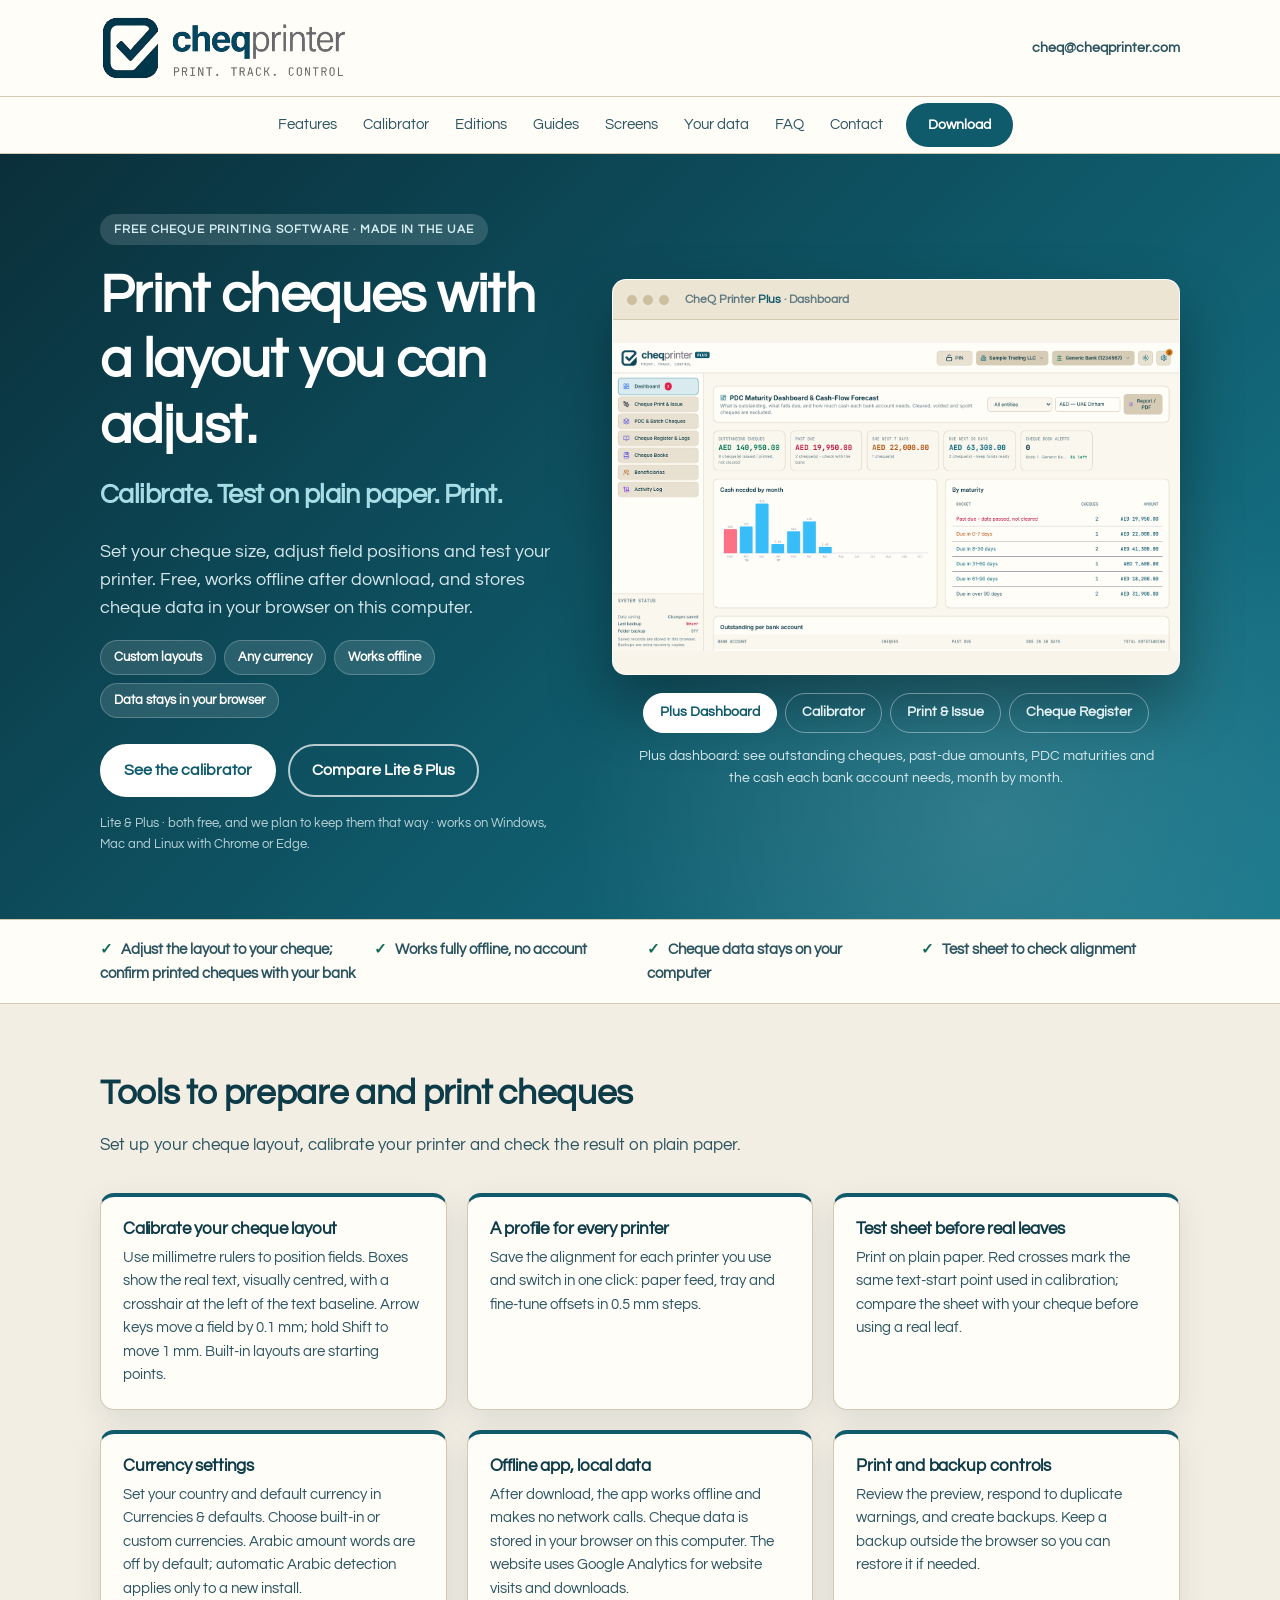
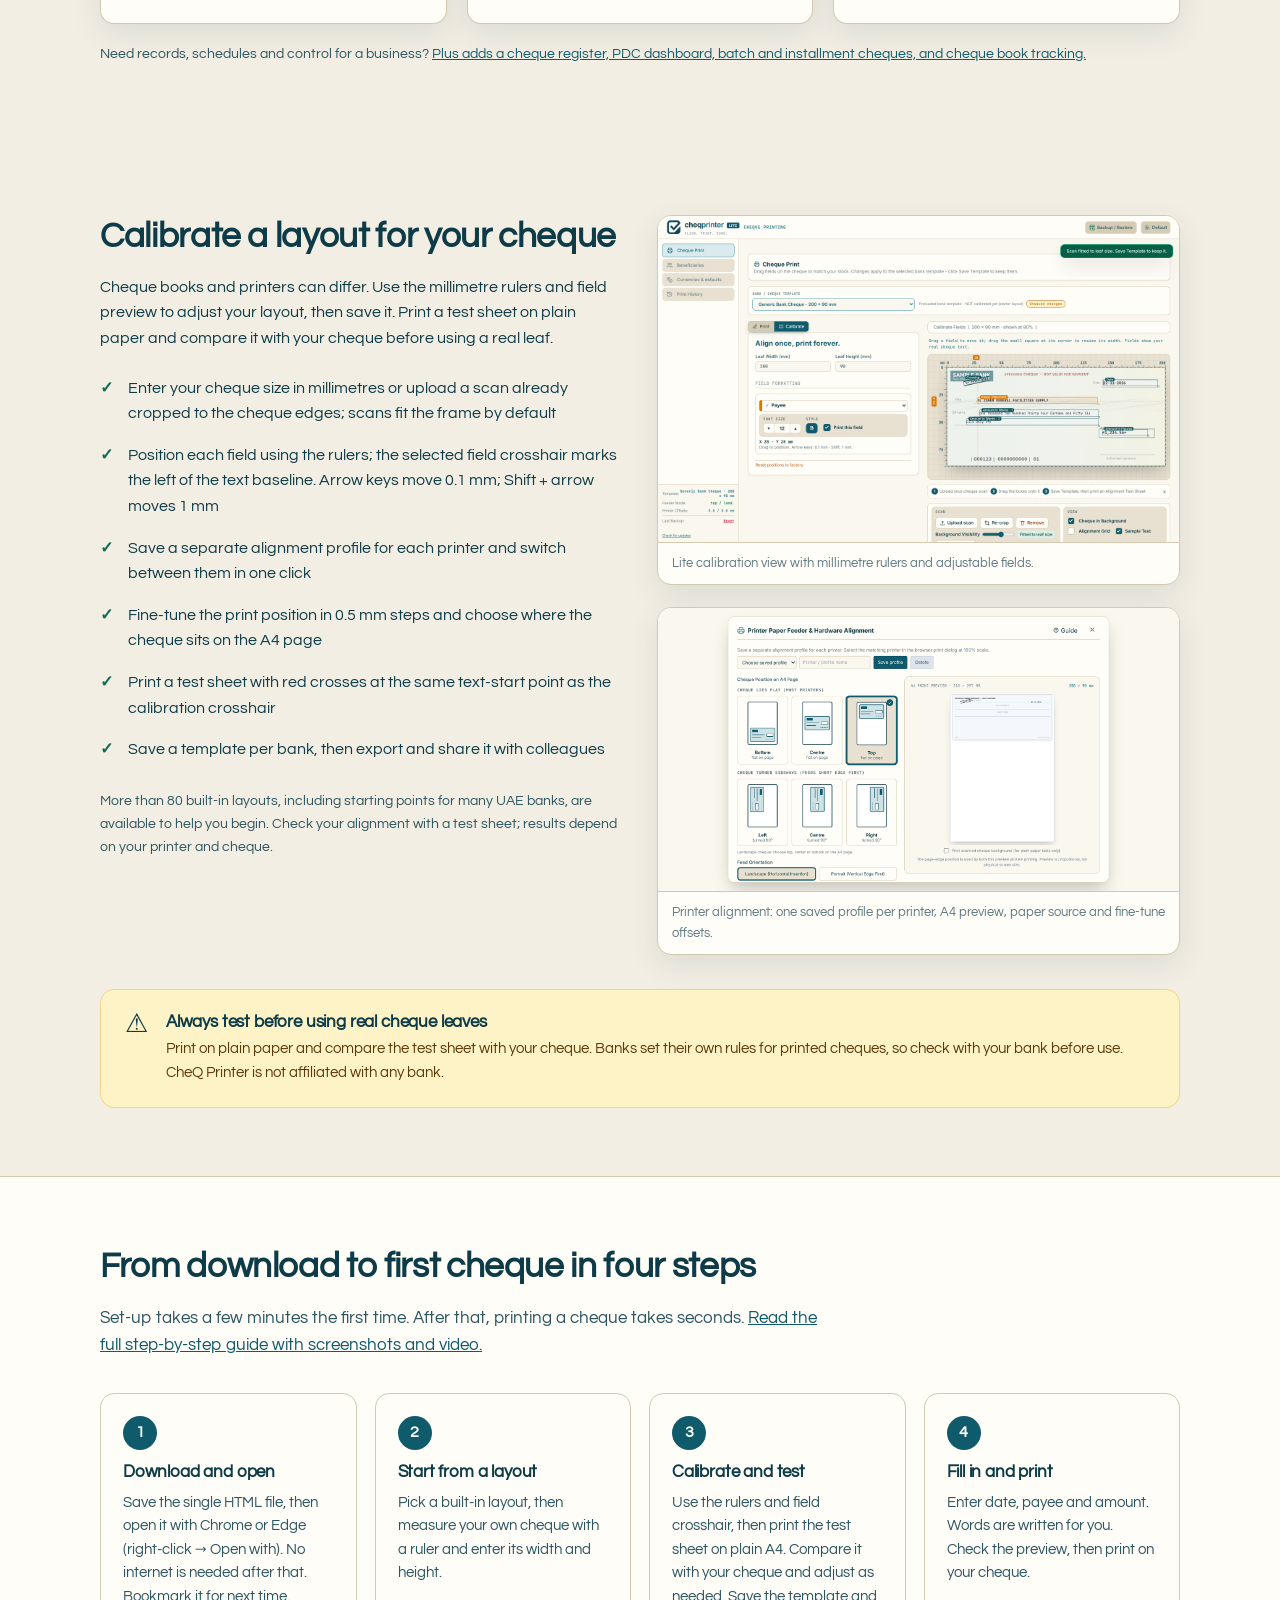
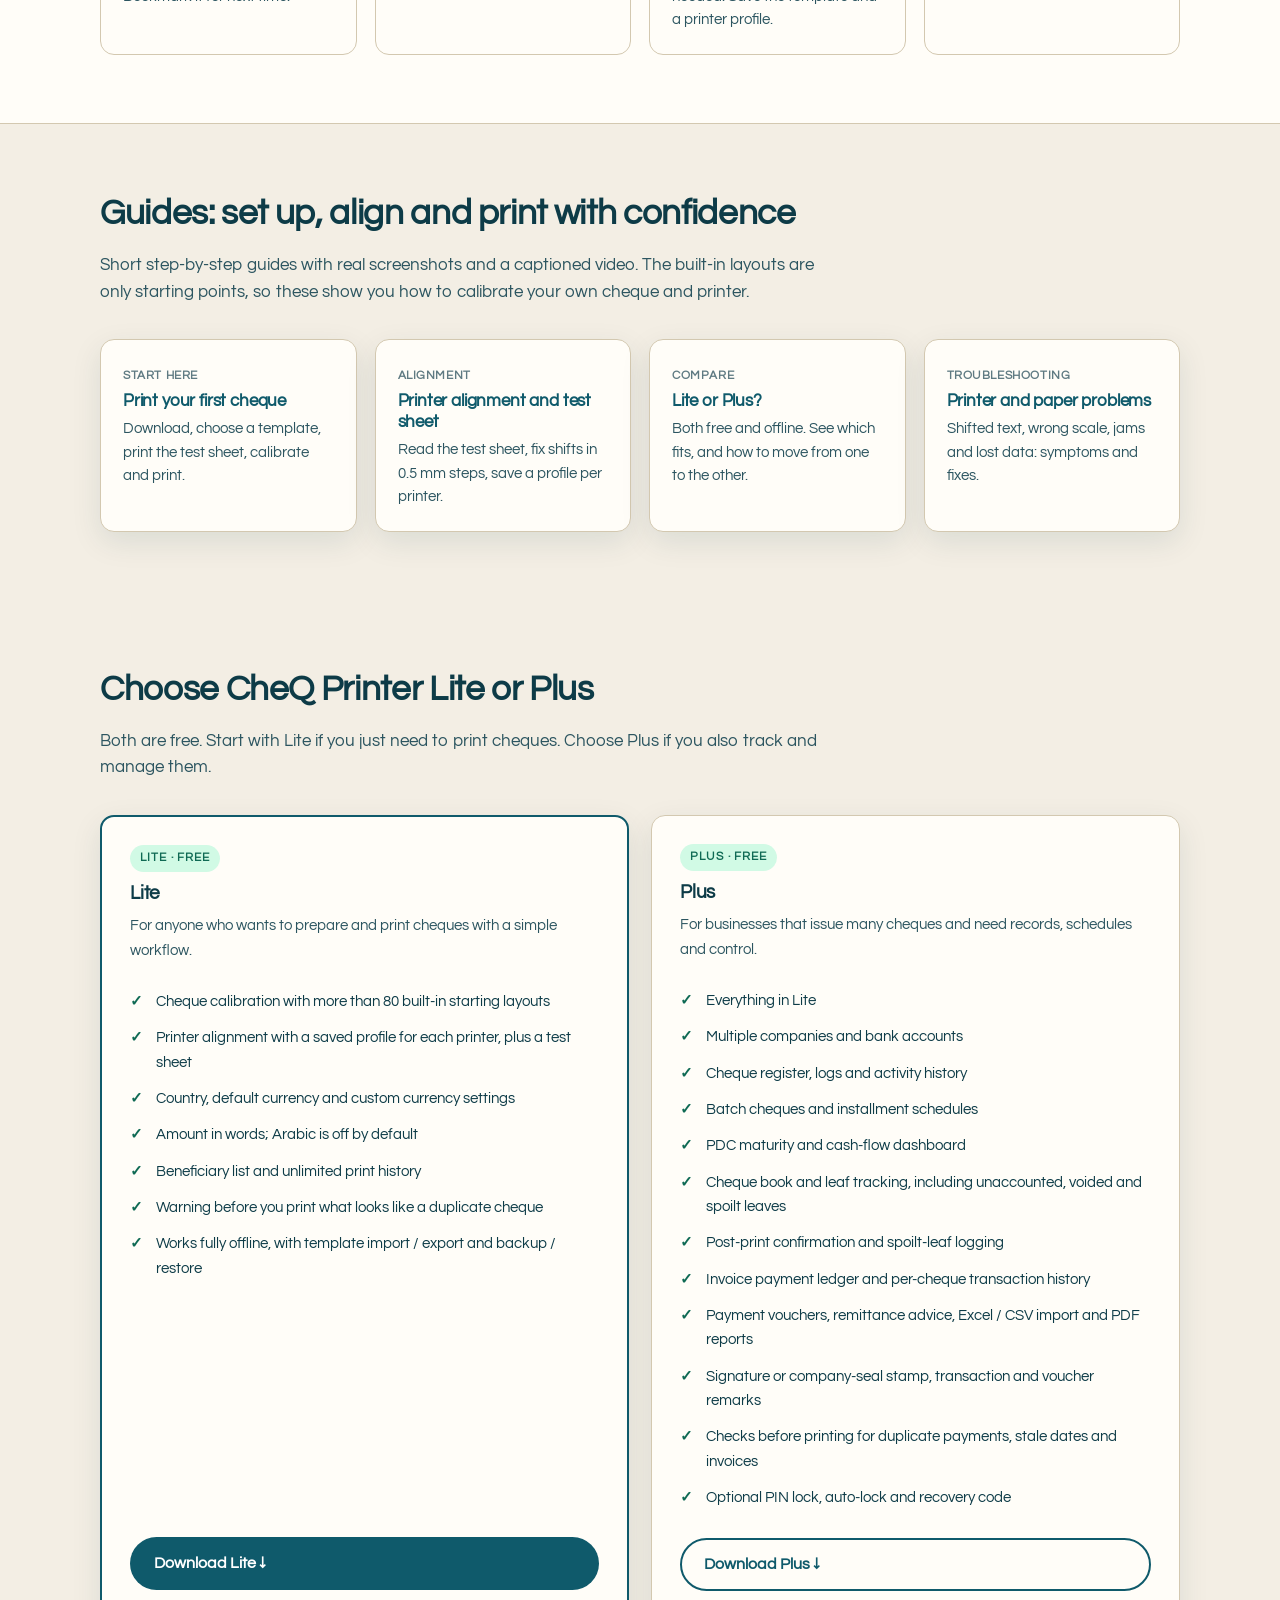
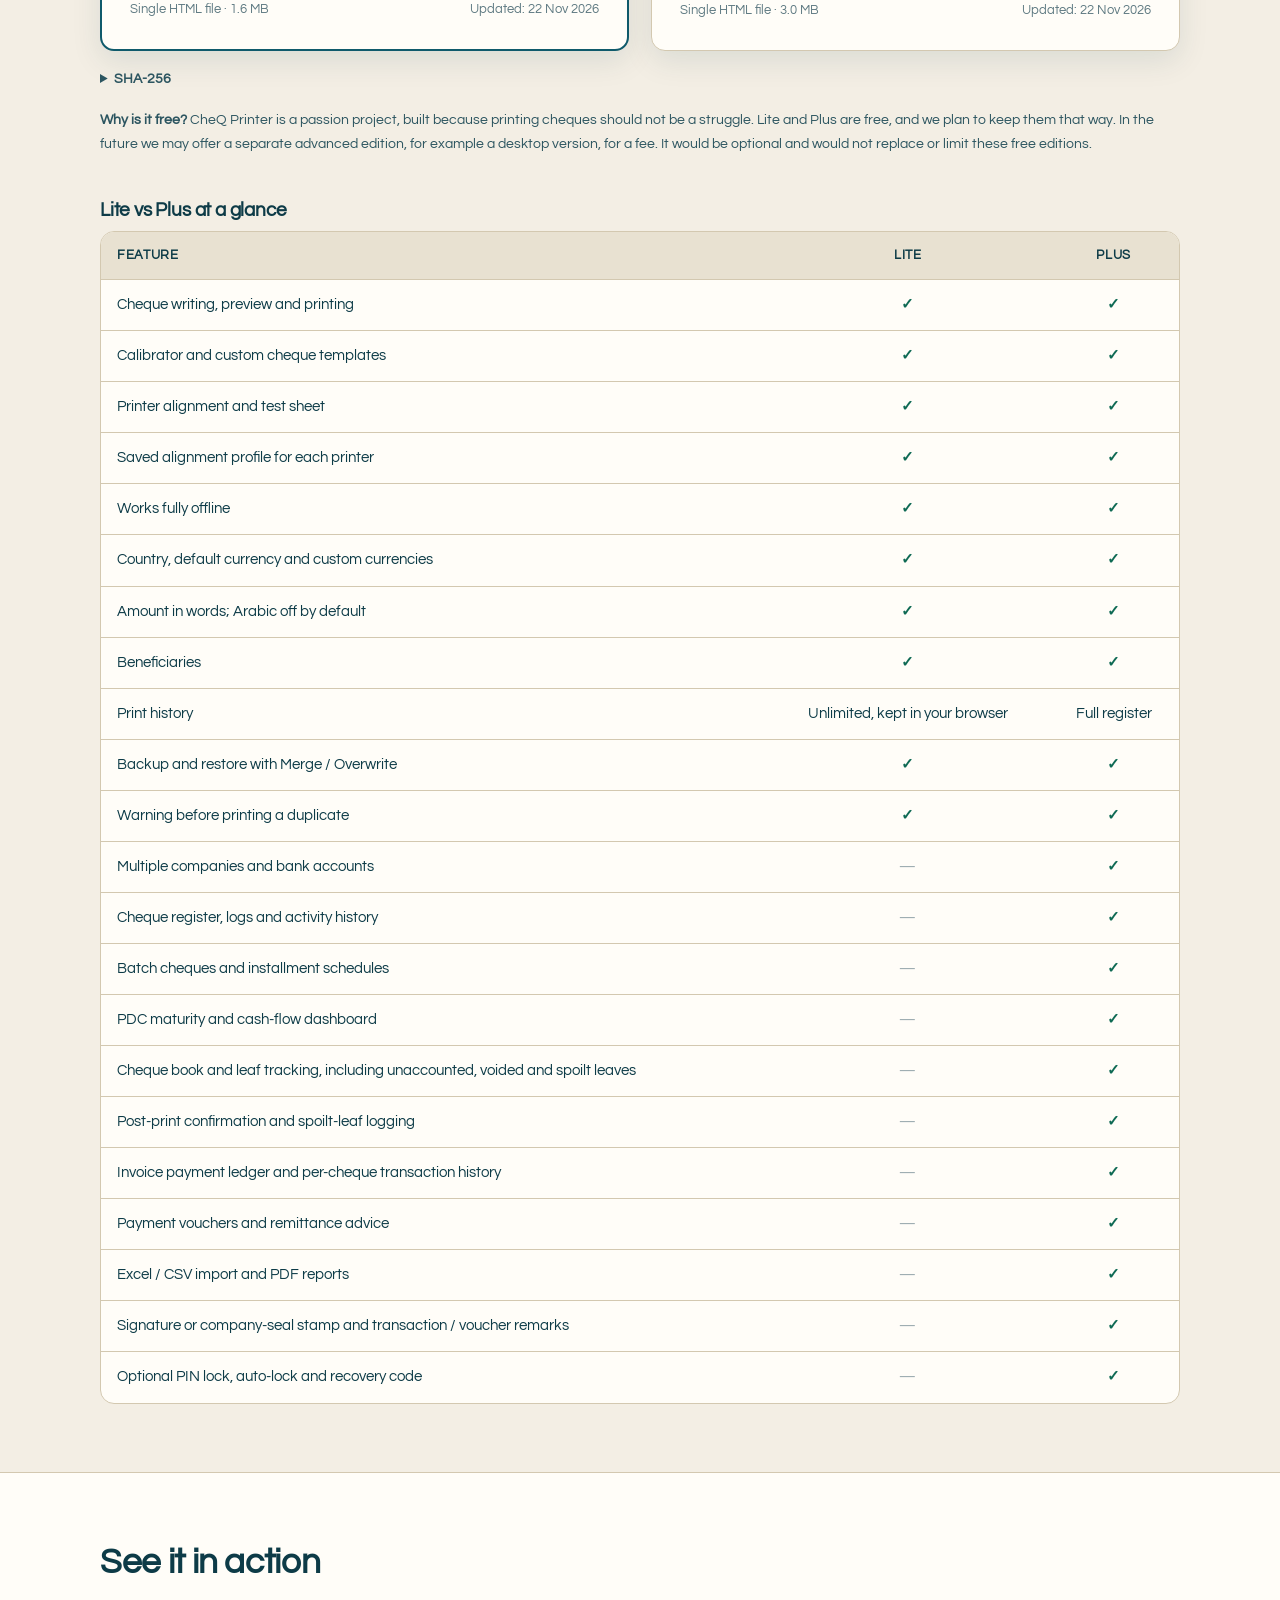
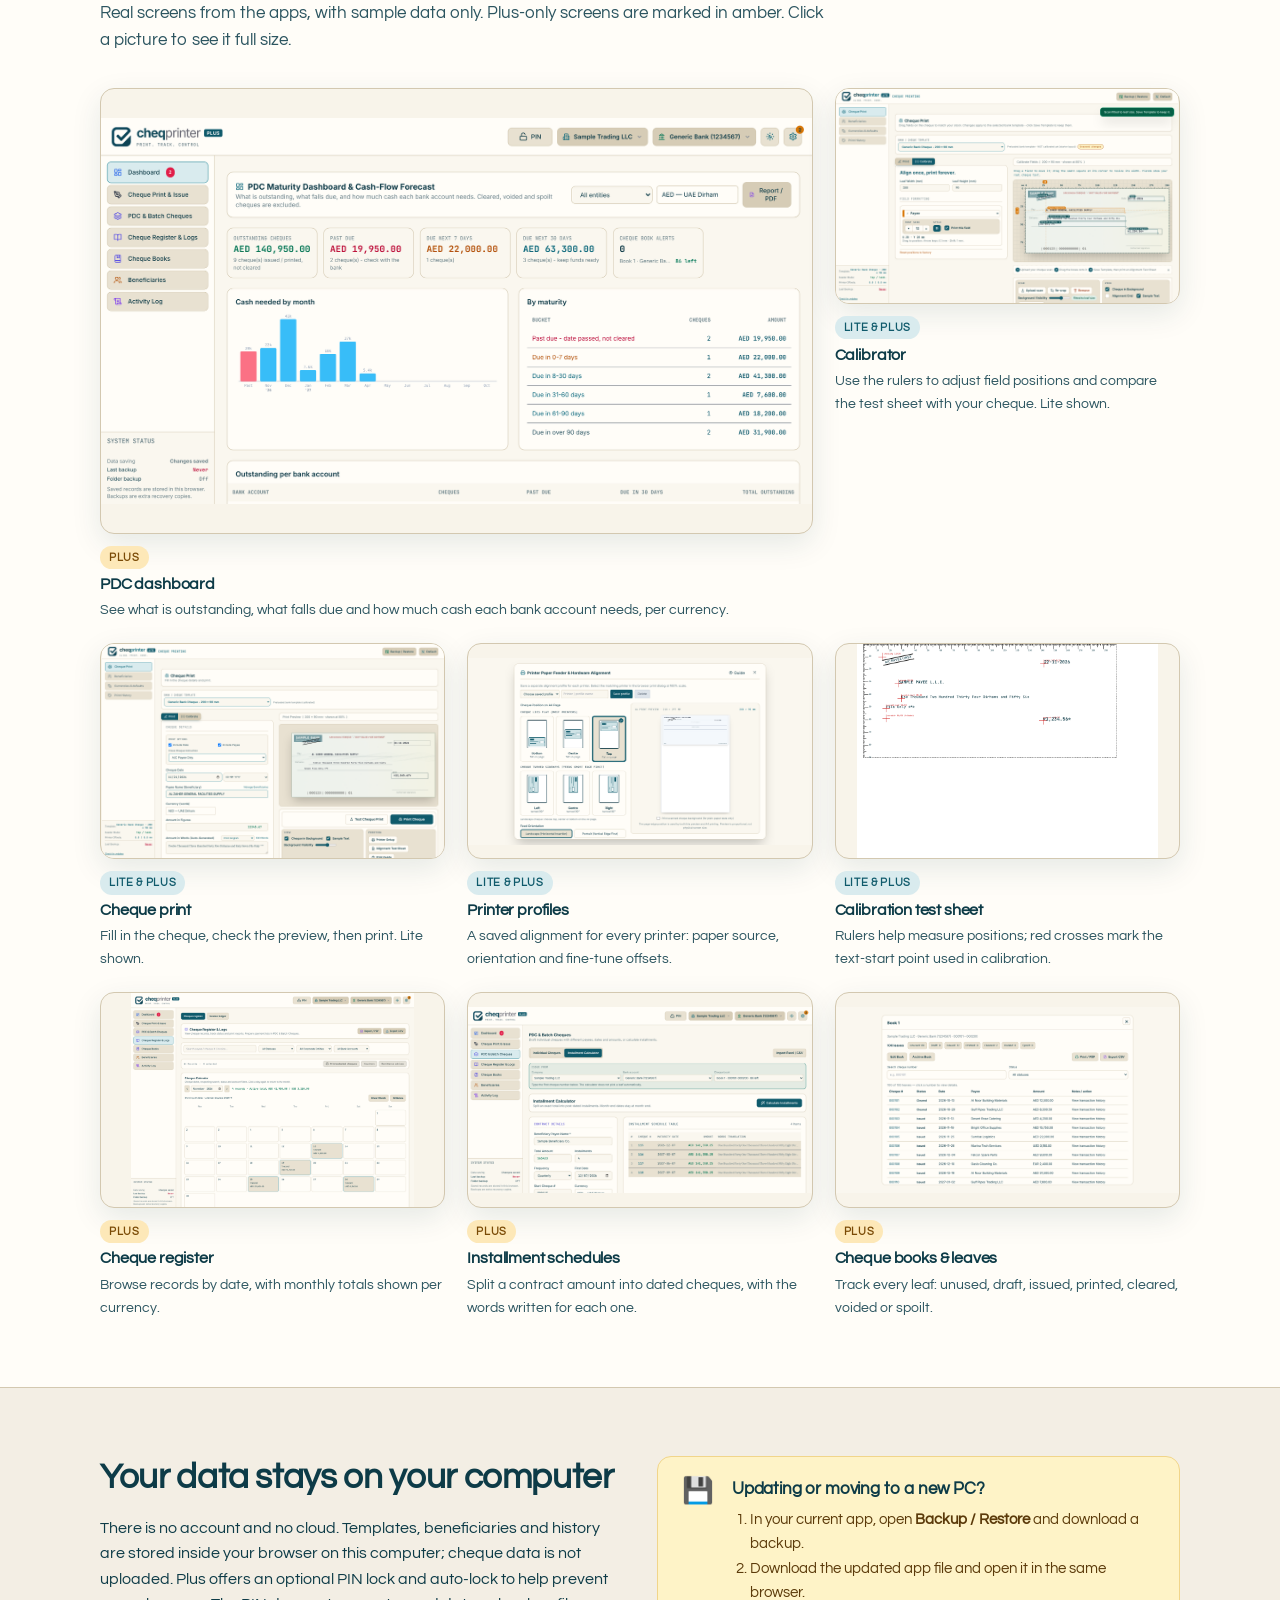
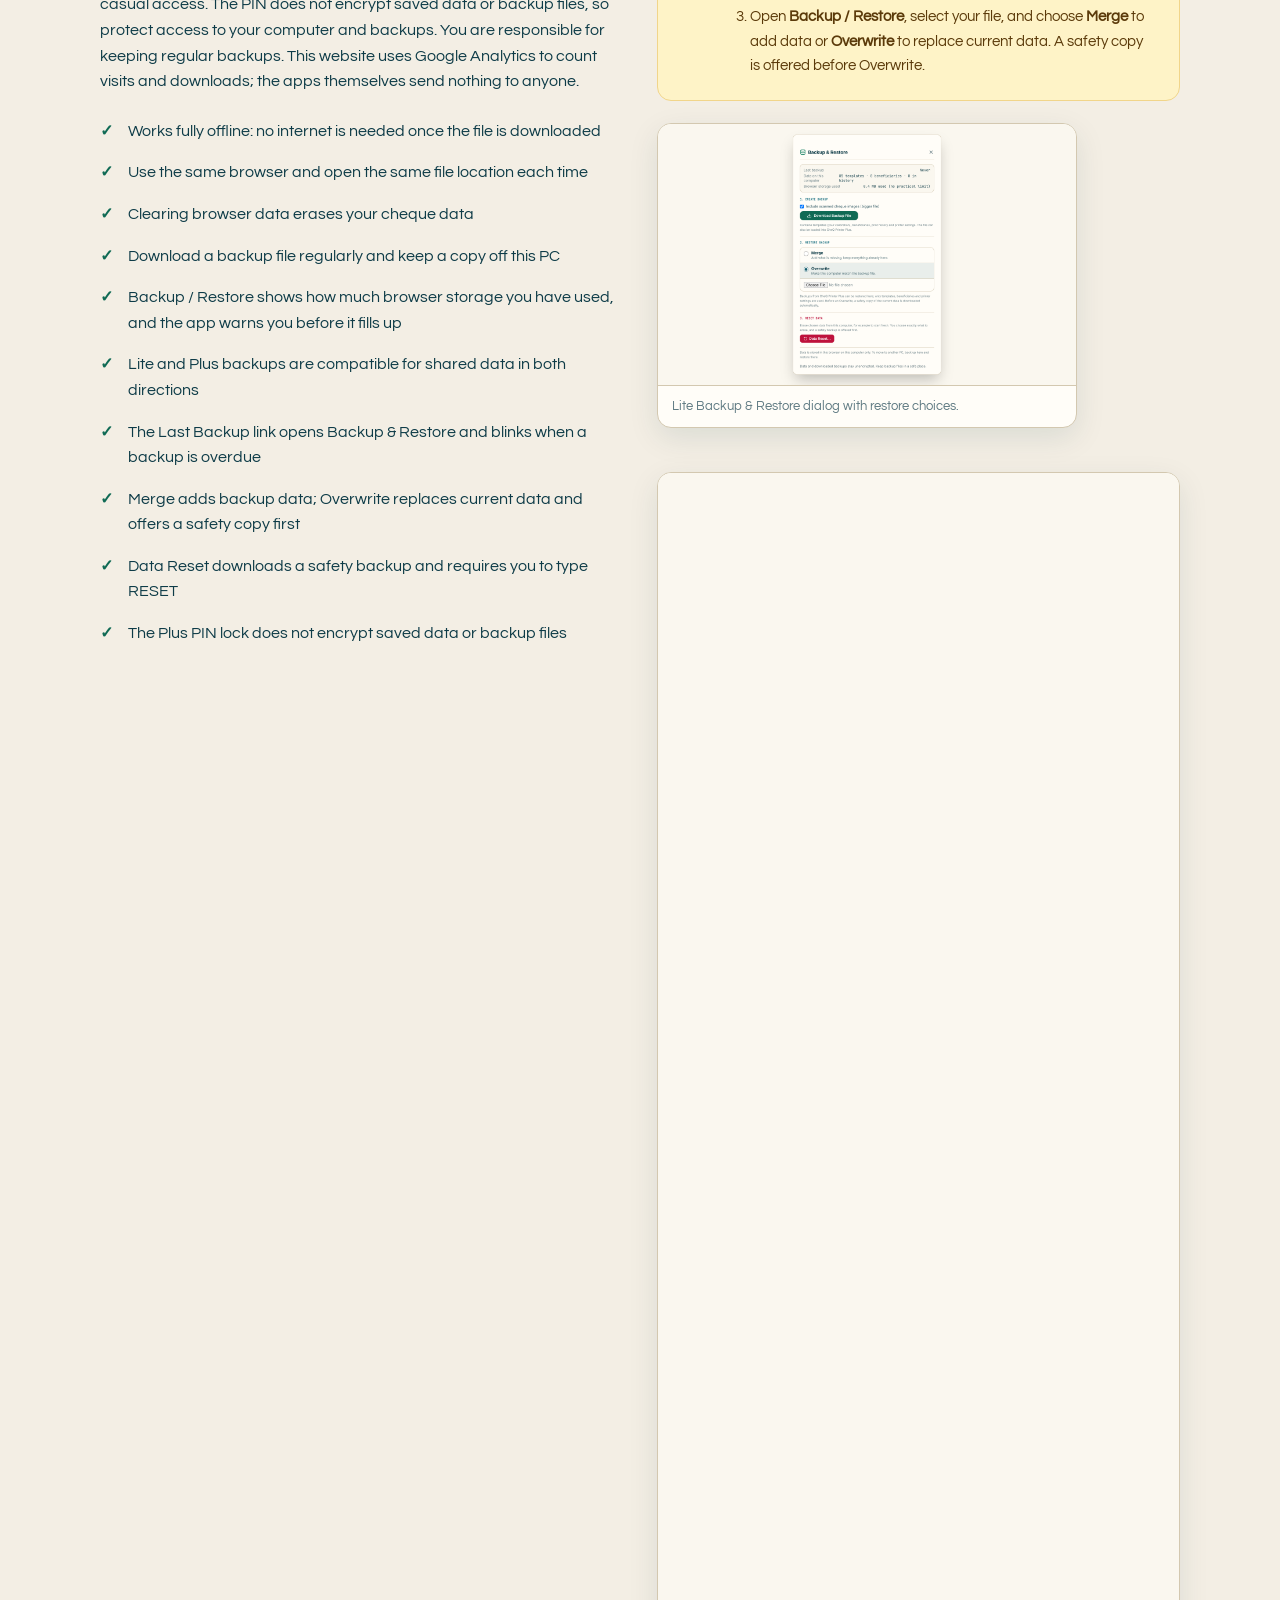
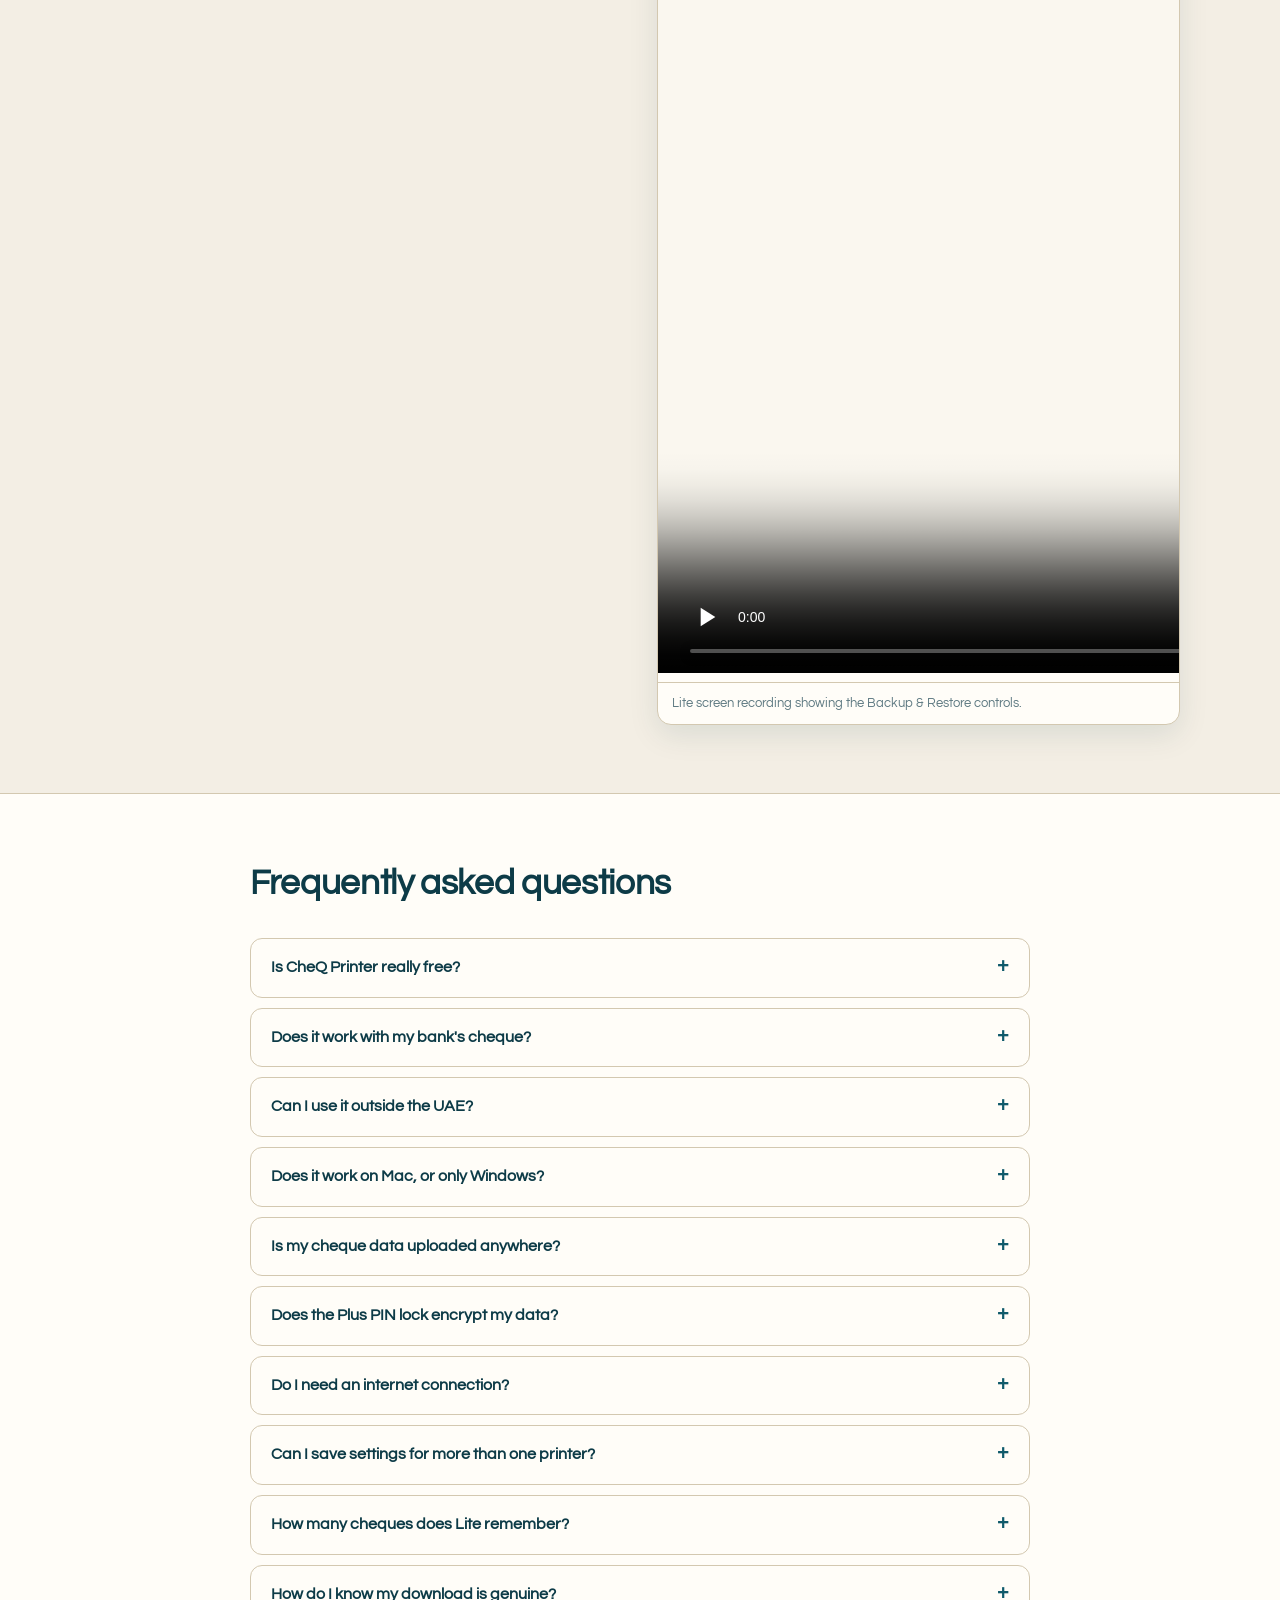
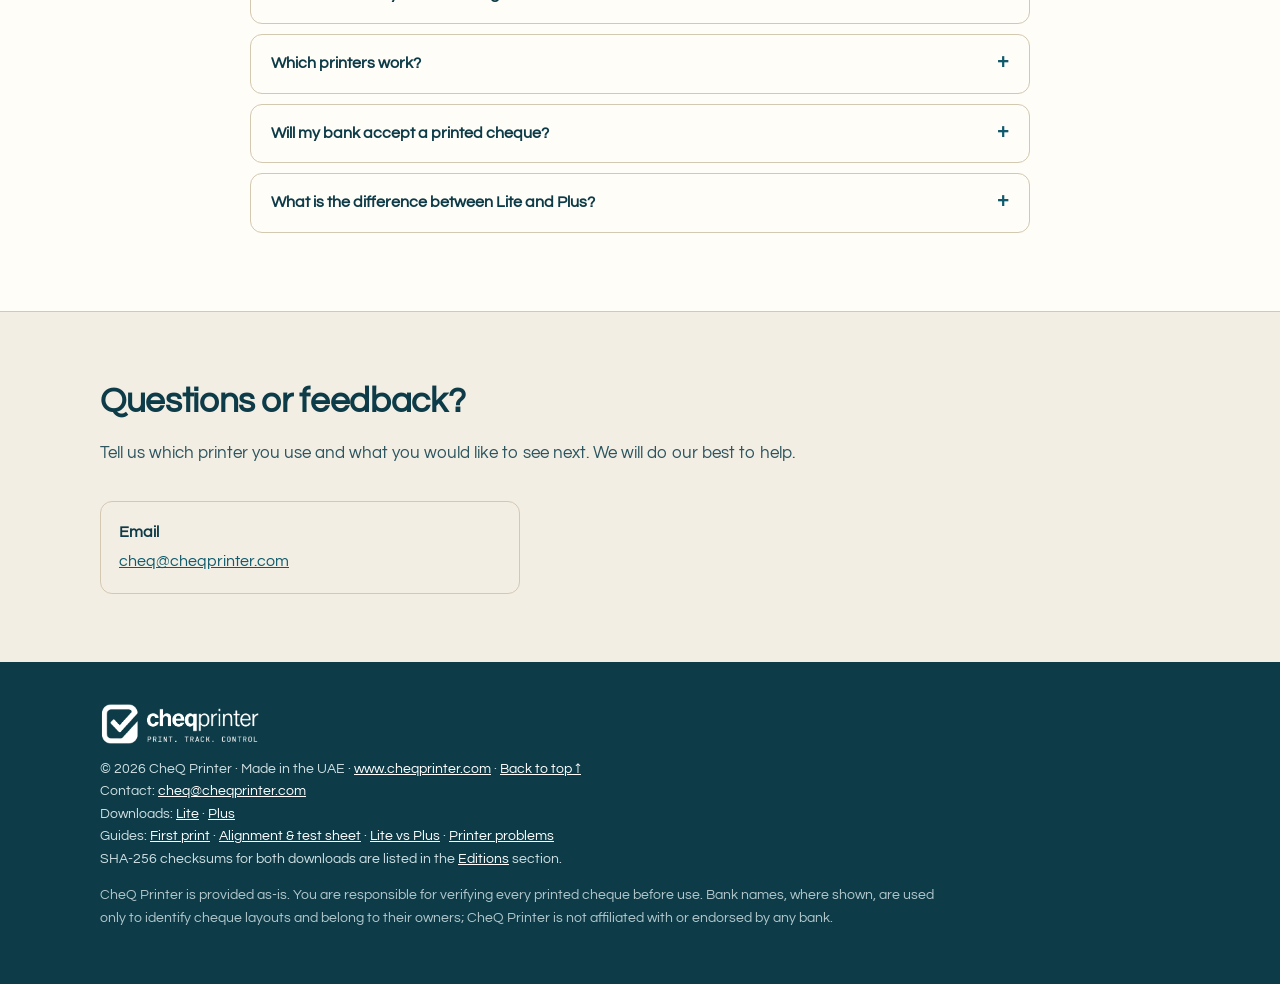
==== commit 2c884319: "Update CheQPrinter downloads, guides and media for 22 November" ====
--- a/index.html
+++ b/index.html
@@ -319,16 +319,16 @@
         <div class="bar"><i></i><i></i><i></i><b id="frameTitle">CheQ Printer <em>Plus</em> &middot; Dashboard</b></div>
         <div class="slides">
           <figure class="slide active" data-ed="Plus" data-name="Dashboard" data-cap="Plus dashboard: see outstanding cheques, past-due amounts, PDC maturities and the cash each bank account needs, month by month.">
-            <img src="assets/dashboard.png?rev=6" alt="CheQ Printer Plus dashboard showing outstanding cheques, past due amounts, cash needed by month and maturity buckets" width="1050" height="569">
+            <img src="assets/dashboard.png?rev=7" alt="CheQ Printer Plus dashboard showing outstanding cheques, past due amounts, cash needed by month and maturity buckets" width="1600" height="869">
           </figure>
           <figure class="slide" data-ed="Lite &amp; Plus" data-name="Calibrator" data-cap="Calibrator (Lite shown, Plus has it too): drag each field into place over your cheque, with a live preview.">
-            <img src="assets/lite-calibrate.jpg?rev=6" alt="CheQ Printer calibrator: drag and resize each field over the cheque with an alignment grid" width="1500" height="1008" loading="lazy">
+            <img src="assets/media/shots/lite-02-calibrate-rulers.png" alt="CheQ Printer calibrator: drag and resize each field over the cheque with an alignment grid" width="1440" height="900" loading="lazy">
           </figure>
           <figure class="slide" data-ed="Lite &amp; Plus" data-name="Print &amp; Issue" data-cap="Cheque print (Lite shown): type the payee and amount, the words are written for you, check the preview and print.">
-            <img src="assets/lite-print.jpg?rev=6" alt="CheQ Printer Lite cheque print screen with payee, amount, amount in words and a live cheque preview" width="1500" height="1008" loading="lazy">
+            <img src="assets/media/shots/lite-01-print.png" alt="CheQ Printer Lite cheque print screen with payee, amount, amount in words and a live cheque preview" width="1440" height="900" loading="lazy">
           </figure>
           <figure class="slide" data-ed="Plus" data-name="Cheque Register" data-cap="Plus cheque register: browse records by date, with monthly totals shown per currency.">
-            <img src="assets/cheque-register.png?rev=6" alt="CheQ Printer Plus cheque register showing monthly totals by currency and date" width="1040" height="564" loading="lazy">
+            <img src="assets/cheque-register.png?rev=7" alt="CheQ Printer Plus cheque register showing monthly totals by currency and date" width="1600" height="1211" loading="lazy">
           </figure>
         </div>
       </div>
@@ -369,8 +369,6 @@
       <article class="fcard"><h3>Offline app, local data</h3><p>After download, the app works offline and makes no network calls. Cheque data is stored in your browser on this computer. The website uses Google Analytics for website visits and downloads.</p></article>
       <article class="fcard"><h3>Print and backup controls</h3><p>Review the preview, respond to duplicate warnings, and create backups. Keep a backup outside the browser so you can restore it if needed.</p></article>
     </div>
-
-    <div class="callout" id="release-notes" style="margin-top:26px"><div class="ic" aria-hidden="true">&#9432;</div><div><h3>What’s new in Lite 1.7 and Plus 6.9</h3><p>Millimetre rulers and field crosshairs help with calibration. Test-sheet crosses mark the same text-start point. Scans fit the cheque frame by default. Backup &amp; Restore offers Merge and Overwrite, with a safety copy before Overwrite. Data Reset downloads a safety backup and requires you to type RESET. Currencies &amp; defaults lets you manage country and currency settings. Arabic amount words are off by default; automatic Arabic detection applies only to a new install.</p></div></div>
     <p class="note">Need records, schedules and control for a business? <a href="#editions">Plus adds a cheque register, PDC dashboard, batch and installment cheques, and cheque book tracking.</a></p>
   </div>
 </section>
@@ -397,7 +395,7 @@
         <figcaption>Lite calibration view with millimetre rulers and adjustable fields.</figcaption>
       </figure>
       <figure class="shot">
-        <img src="assets/lite-profiles.jpg?rev=6" alt="Printer alignment screen with saved printer profiles, A4 preview, feed orientation, paper source and fine-tune offsets" width="1300" height="1032" loading="lazy">
+        <img src="assets/lite-profiles.png?rev=7" alt="Printer alignment screen with saved printer profiles, A4 preview, feed orientation, paper source and fine-tune offsets" width="1600" height="869" loading="lazy">
         <figcaption>Printer alignment: one saved profile per printer, A4 preview, paper source and fine-tune offsets.</figcaption>
       </figure>
     </div>
@@ -463,13 +461,13 @@
           <li>Country, default currency and custom currency settings</li>
           <li>Amount in words; Arabic is off by default</li>
           <li>Beneficiary list and unlimited print history</li>
-          <li>Warning before you print the same cheque twice</li>
+          <li>Warning before you print what looks like a duplicate cheque</li>
           <li>Works fully offline, with template import / export and backup / restore</li>
         </ul>
         <a class="btn btn-primary" href="downloads/cheqprinter-lite.html" download data-dl="lite" data-loc="edition_card">Download Lite &darr;</a>
         <div class="download-meta">
-          <p class="meta">Lite 1.7 &middot; Single HTML file &middot; 1,551,526 bytes</p>
-          <p class="meta">Updated: 21 Nov 2026</p>
+          <p class="meta">Single HTML file &middot; 1.6 MB</p>
+          <p class="meta">Updated: 22 Nov 2026</p>
         </div>
       </article>
       <article class="card">
@@ -492,16 +490,16 @@
         </ul>
         <a class="btn btn-ghost" href="downloads/cheqprinter-plus.html" download data-dl="plus" data-loc="edition_card">Download Plus &darr;</a>
         <div class="download-meta">
-          <p class="meta">Plus 6.9 &middot; Single HTML file &middot; 3,038,890 bytes</p>
-          <p class="meta">Updated: 21 Nov 2026</p>
+          <p class="meta">Single HTML file &middot; 3.0 MB</p>
+          <p class="meta">Updated: 22 Nov 2026</p>
         </div>
       </article>
     </div>
     
     <details class="sha sha-main"><summary>SHA-256</summary>
       <p class="sha-help">Technical users can use these values to confirm a download is exactly the file published here.</p>
-      <p class="sha-line"><b>Lite</b> <code>a150a57fb17dea77c9b15c57c53a42b1089ff043728bc056d7c2534269b15fc2</code></p>
-      <p class="sha-line"><b>Plus</b> <code>930921b3b1e84008a5f11af45313bbc8ba8934a94edb04274e75d7aff043335f</code></p>
+      <p class="sha-line"><b>Lite</b> <code>f8d0e69f1c27c6447267e4f20011f8a9e788abfc941376bfb25e95ff13b0ba60</code></p>
+      <p class="sha-line"><b>Plus</b> <code>2eb5dbc1eb73043e65b38c371c9b3f8555c0a2ebdbd4131a39167849ca5581b6</code></p>
       <p class="sha-help">On Windows run <code>certutil -hashfile cheqprinter-lite.html SHA256</code>. On Mac or Linux run <code>shasum -a 256 cheqprinter-lite.html</code>. If the result matches, the file is genuine.</p>
     </details>
     <p class="note"><b>Why is it free?</b> CheQ Printer is a passion project, built because printing cheques should not be a struggle. Lite and Plus are free, and we plan to keep them that way. In the future we may offer a separate advanced edition, for example a desktop version, for a fee. It would be optional and would not replace or limit these free editions.</p>
@@ -548,49 +546,49 @@
     </div>
     <div class="gallery">
       <figure class="big">
-        <a class="thumb" href="assets/dashboard.png?rev=6" target="_blank" rel="noopener"><img src="assets/dashboard.png?rev=6" alt="Plus dashboard with PDC maturity forecast and cash needed by month" loading="lazy"></a>
+        <a class="thumb" href="assets/dashboard.png?rev=7" target="_blank" rel="noopener"><img src="assets/dashboard.png?rev=7" alt="Plus dashboard with PDC maturity forecast and cash needed by month" loading="lazy"></a>
         <span class="pill plus">Plus</span>
         <h3>PDC dashboard</h3>
         <p>See what is outstanding, what falls due and how much cash each bank account needs, per currency.</p>
       </figure>
       <figure>
-        <a class="thumb" href="assets/lite-calibrate.jpg?rev=6" target="_blank" rel="noopener"><img src="assets/lite-calibrate.jpg?rev=6" alt="Calibrator with draggable fields over the cheque" loading="lazy"></a>
+        <a class="thumb" href="assets/media/shots/lite-02-calibrate-rulers.png" target="_blank" rel="noopener"><img src="assets/media/shots/lite-02-calibrate-rulers.png" alt="Calibrator with draggable fields over the cheque" loading="lazy"></a>
         <span class="pill ">Lite &amp; Plus</span>
         <h3>Calibrator</h3>
         <p>Use the rulers to adjust field positions and compare the test sheet with your cheque. Lite shown.</p>
       </figure>
       <figure>
-        <a class="thumb" href="assets/lite-print.jpg?rev=6" target="_blank" rel="noopener"><img src="assets/lite-print.jpg?rev=6" alt="Cheque print screen with payee, amount in words and live preview" loading="lazy"></a>
+        <a class="thumb" href="assets/media/shots/lite-01-print.png" target="_blank" rel="noopener"><img src="assets/media/shots/lite-01-print.png" alt="Cheque print screen with payee, amount in words and live preview" loading="lazy"></a>
         <span class="pill ">Lite &amp; Plus</span>
         <h3>Cheque print</h3>
         <p>Fill in the cheque, check the preview, then print. Lite shown.</p>
       </figure>
       <figure>
-        <a class="thumb" href="assets/lite-profiles.jpg?rev=6" target="_blank" rel="noopener"><img src="assets/lite-profiles.jpg?rev=6" alt="Printer alignment screen with saved printer profiles" loading="lazy"></a>
+        <a class="thumb" href="assets/lite-profiles.png?rev=7" target="_blank" rel="noopener"><img src="assets/lite-profiles.png?rev=7" alt="Printer alignment screen with saved printer profiles" loading="lazy"></a>
         <span class="pill ">Lite &amp; Plus</span>
         <h3>Printer profiles</h3>
         <p>A saved alignment for every printer: paper source, orientation and fine-tune offsets.</p>
       </figure>
       <figure>
-        <a class="thumb" href="assets/test-sheet.png?rev=5" target="_blank" rel="noopener"><img src="assets/media/shots/lite-04-alignment-test-sheet.png" alt="Calibration test sheet with ruler and crosshair marks over the cheque fields" loading="lazy"></a>
+        <a class="thumb" href="assets/media/shots/lite-04-alignment-test-sheet.png" target="_blank" rel="noopener"><img src="assets/media/shots/lite-04-alignment-test-sheet.png" alt="Calibration test sheet with ruler and crosshair marks over the cheque fields" loading="lazy"></a>
         <span class="pill ">Lite &amp; Plus</span>
         <h3>Calibration test sheet</h3>
         <p>Rulers help measure positions; red crosses mark the text-start point used in calibration.</p>
       </figure>
       <figure>
-        <a class="thumb" href="assets/cheque-register.png?rev=6" target="_blank" rel="noopener"><img src="assets/cheque-register.png?rev=6" alt="Plus cheque register calendar with monthly totals in several currencies" loading="lazy"></a>
+        <a class="thumb" href="assets/cheque-register.png?rev=7" target="_blank" rel="noopener"><img src="assets/cheque-register.png?rev=7" alt="Plus cheque register calendar with monthly totals in several currencies" loading="lazy"></a>
         <span class="pill plus">Plus</span>
         <h3>Cheque register</h3>
         <p>Browse records by date, with monthly totals shown per currency.</p>
       </figure>
       <figure>
-        <a class="thumb" href="assets/installments.png?rev=5" target="_blank" rel="noopener"><img src="assets/installments.png?rev=5" alt="Plus installment calculator creating a post-dated cheque schedule" loading="lazy"></a>
+        <a class="thumb" href="assets/installments.png?rev=7" target="_blank" rel="noopener"><img src="assets/installments.png?rev=7" alt="Plus installment calculator creating a post-dated cheque schedule" loading="lazy"></a>
         <span class="pill plus">Plus</span>
         <h3>Installment schedules</h3>
         <p>Split a contract amount into dated cheques, with the words written for each one.</p>
       </figure>
       <figure>
-        <a class="thumb" href="assets/cheque-books.png?rev=5" target="_blank" rel="noopener"><img src="assets/cheque-books.png?rev=5" alt="Plus cheque book view listing every leaf with its status" loading="lazy"></a>
+        <a class="thumb" href="assets/cheque-books.png?rev=7" target="_blank" rel="noopener"><img src="assets/cheque-books.png?rev=7" alt="Plus cheque book view listing every leaf with its status" loading="lazy"></a>
         <span class="pill plus">Plus</span>
         <h3>Cheque books &amp; leaves</h3>
         <p>Track every leaf: unused, draft, issued, printed, cleared, voided or spoilt.</p>
@@ -648,7 +646,7 @@
     <div class="sec-head"><h2>Frequently asked questions</h2></div>
     <details><summary>Is CheQ Printer really free?</summary><div class="ans">Yes. Lite and Plus are both free, and we plan to keep them that way. CheQ Printer is a passion project. In the future we may offer a separate advanced edition, for example a desktop version, for a fee; it would be optional and would not replace or limit these free editions.</div></details>
     <details><summary>Does it work with my bank's cheque?</summary><div class="ans">The calibrator lets you adjust field positions for your cheque. Built-in layouts, including named layouts for many UAE banks, are starting points. Print a test sheet and check with your bank before using a real cheque. Bank names are used for identification only.</div></details>
-    <details><summary>Can I use it outside the UAE?</summary><div class="ans">Yes. The calibrator lets you adjust the layout for your cheque. In Backup / Restore, open Manage currencies &amp; defaults to choose your country and default currency. AED, SAR, USD, EUR, GBP, PKR and INR are pinned at the top, dozens more are included, and decimals follow the currency. Can't find yours? Add a custom currency with your own symbol or code. Amount in words is written in English or Arabic amount words are off by default. You can also type your own words in any language using Edit Words.</div></details>
+    <details><summary>Can I use it outside the UAE?</summary><div class="ans">Yes. The calibrator lets you adjust the layout for your cheque. In Lite open Currencies &amp; defaults (in Plus: Settings, then Currency list) to choose your country and default currency. AED, SAR, USD, EUR, GBP, PKR and INR are pinned at the top, dozens more are included, and decimals follow the currency. Can't find yours? Add a custom currency with your own symbol or code. Amount in words is written in English or Arabic amount words are off by default. You can also type your own words in any language using Edit Words.</div></details>
     <details><summary>Does it work on Mac, or only Windows?</summary><div class="ans">It is a single HTML file that runs in a modern browser, so it works on Windows, macOS and Linux. Chrome or Edge are recommended for printing.</div></details>
     <details><summary>Is my cheque data uploaded anywhere?</summary><div class="ans">No. There is no account and cheque data is not sent to any server. Everything is stored in your browser on your computer, which is why regular backups matter.</div></details>
     <details><summary>Does the Plus PIN lock encrypt my data?</summary><div class="ans">No. The optional PIN lock helps prevent casual use of the app interface, but it does not encrypt saved data or backup files. Protect access to your computer and keep backups secure.</div></details>
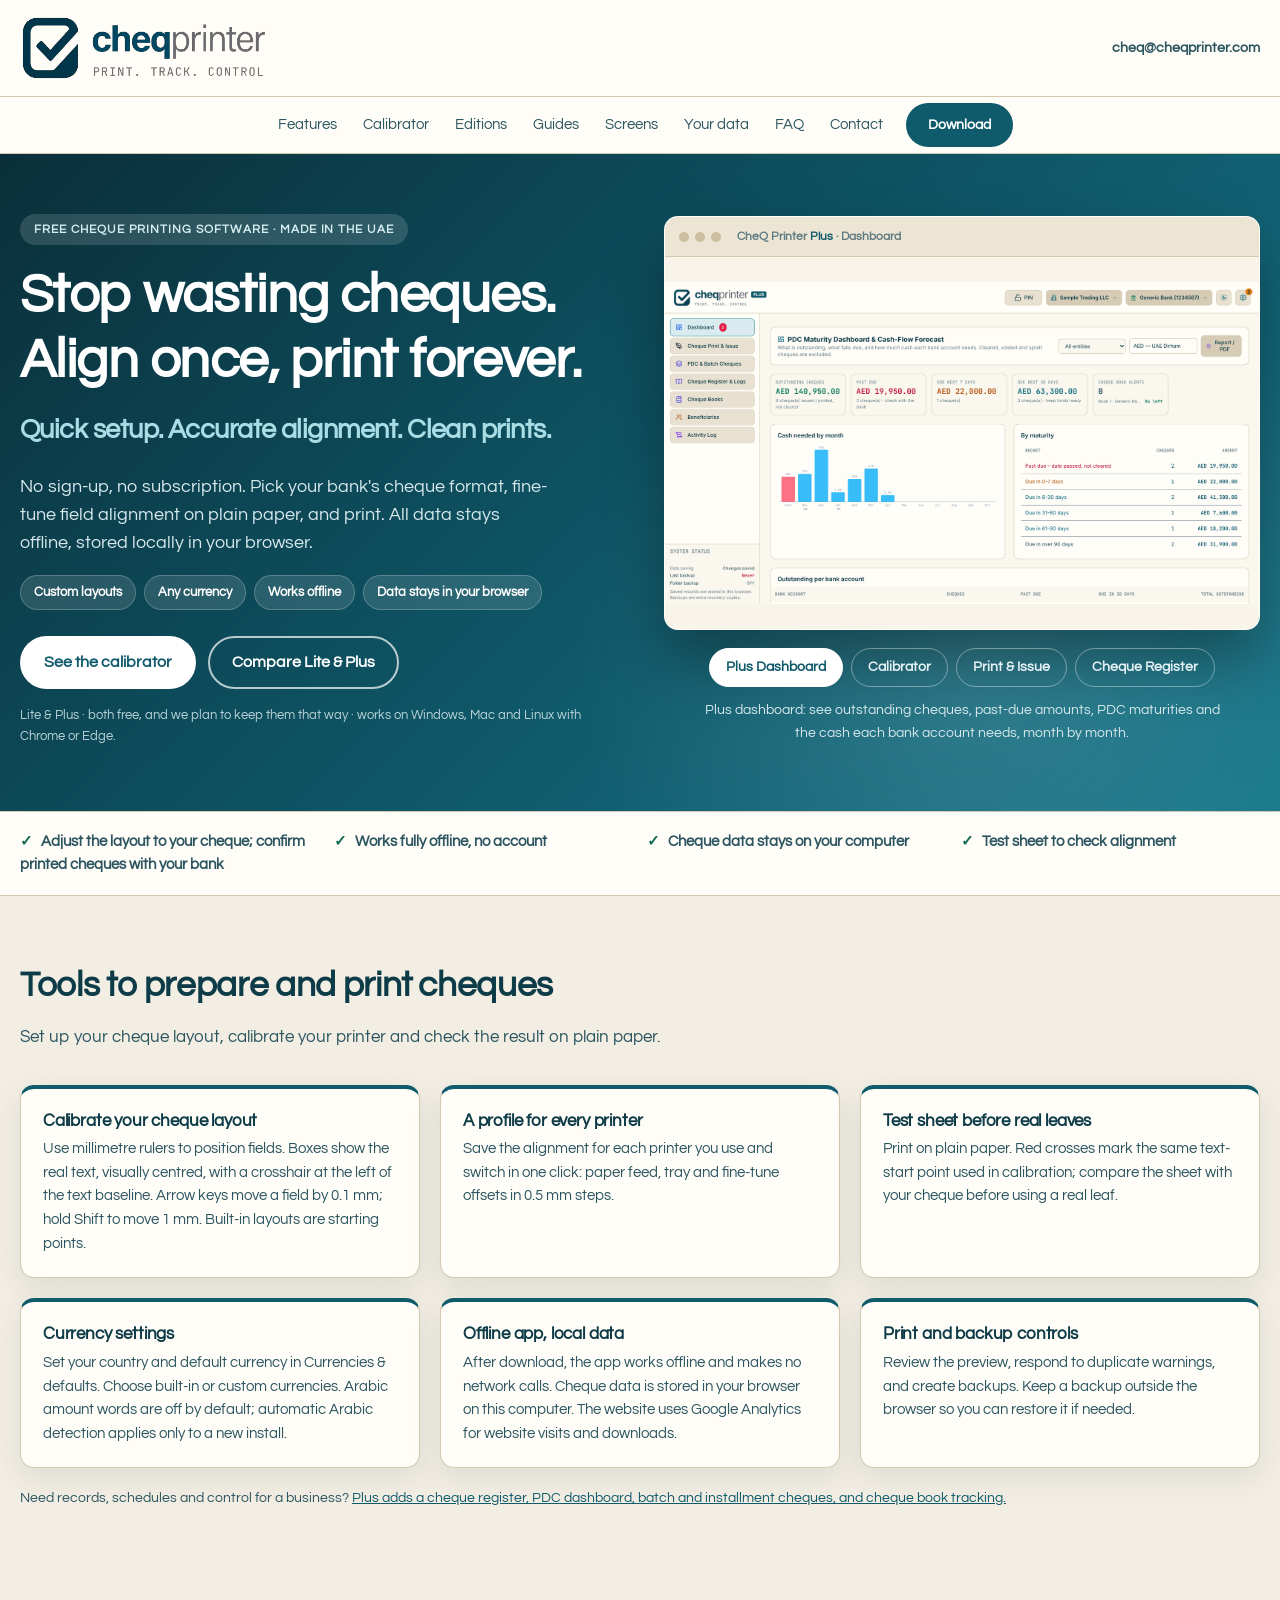
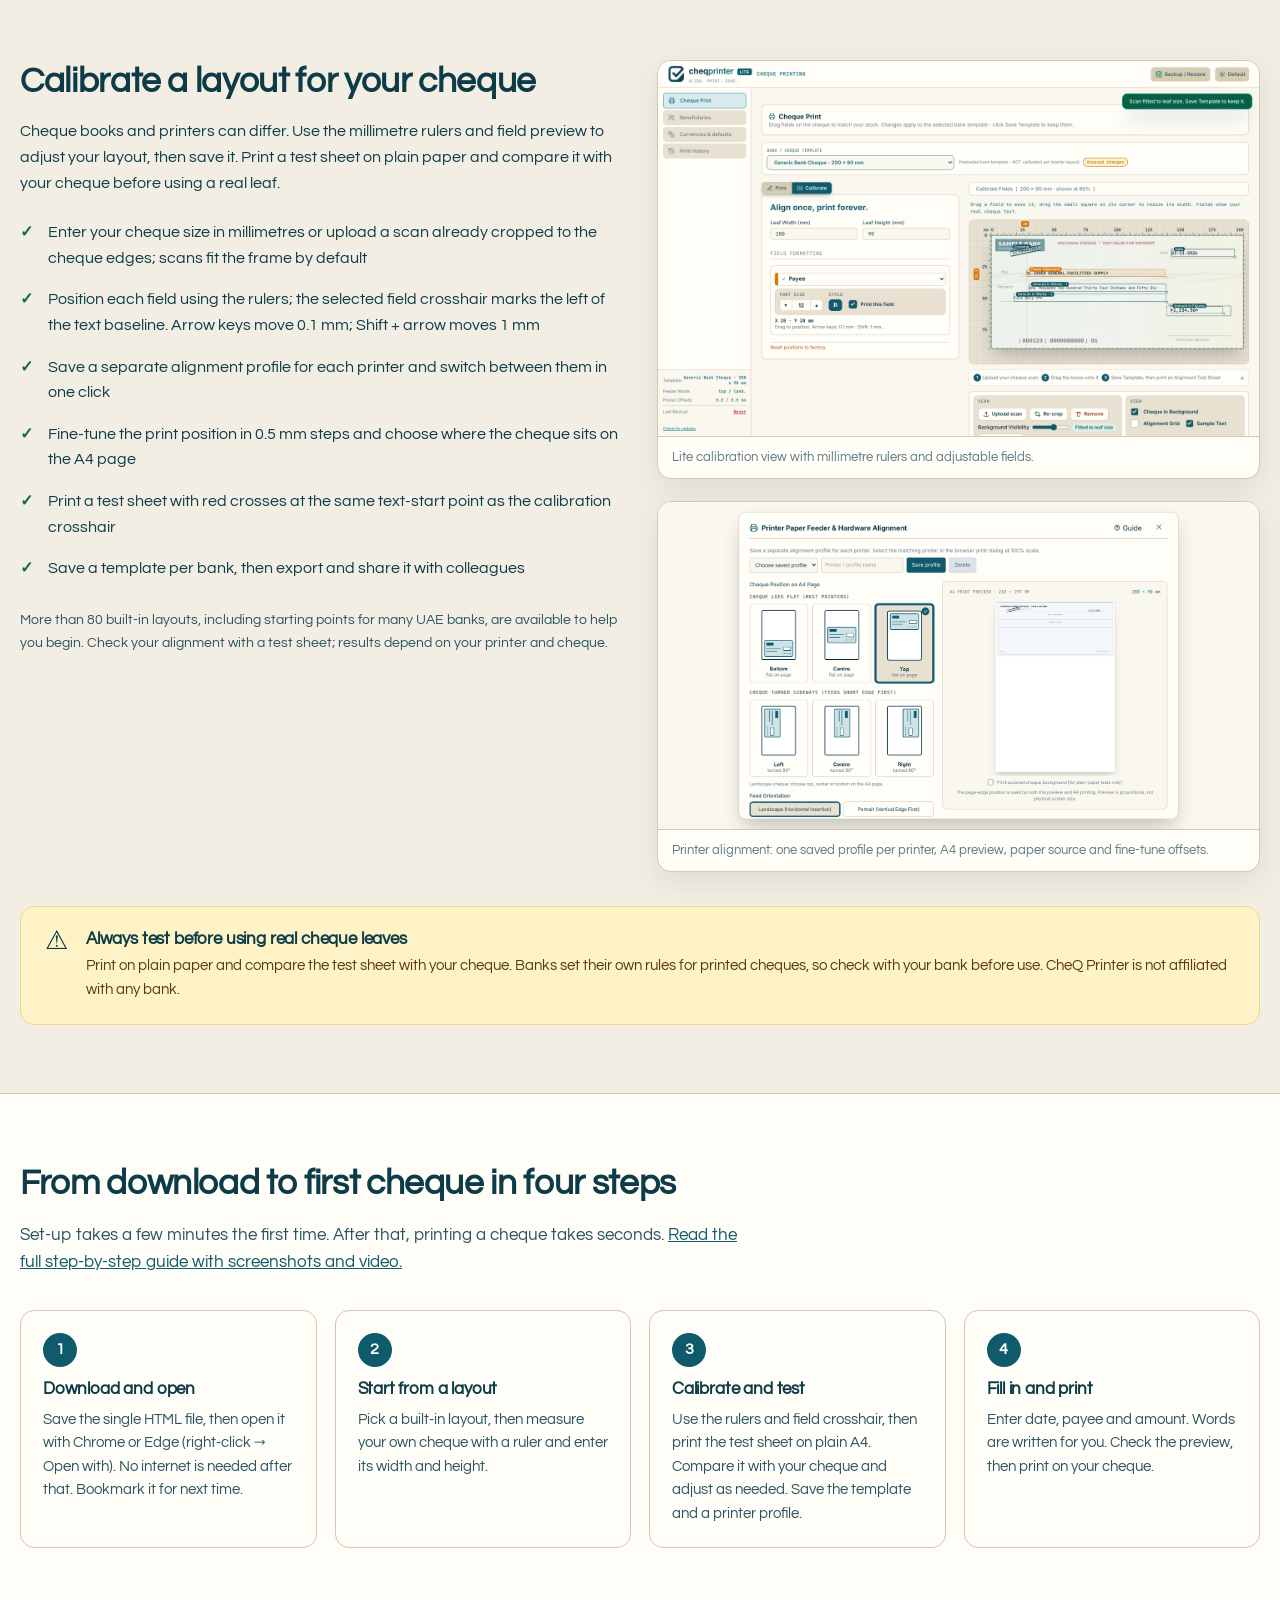
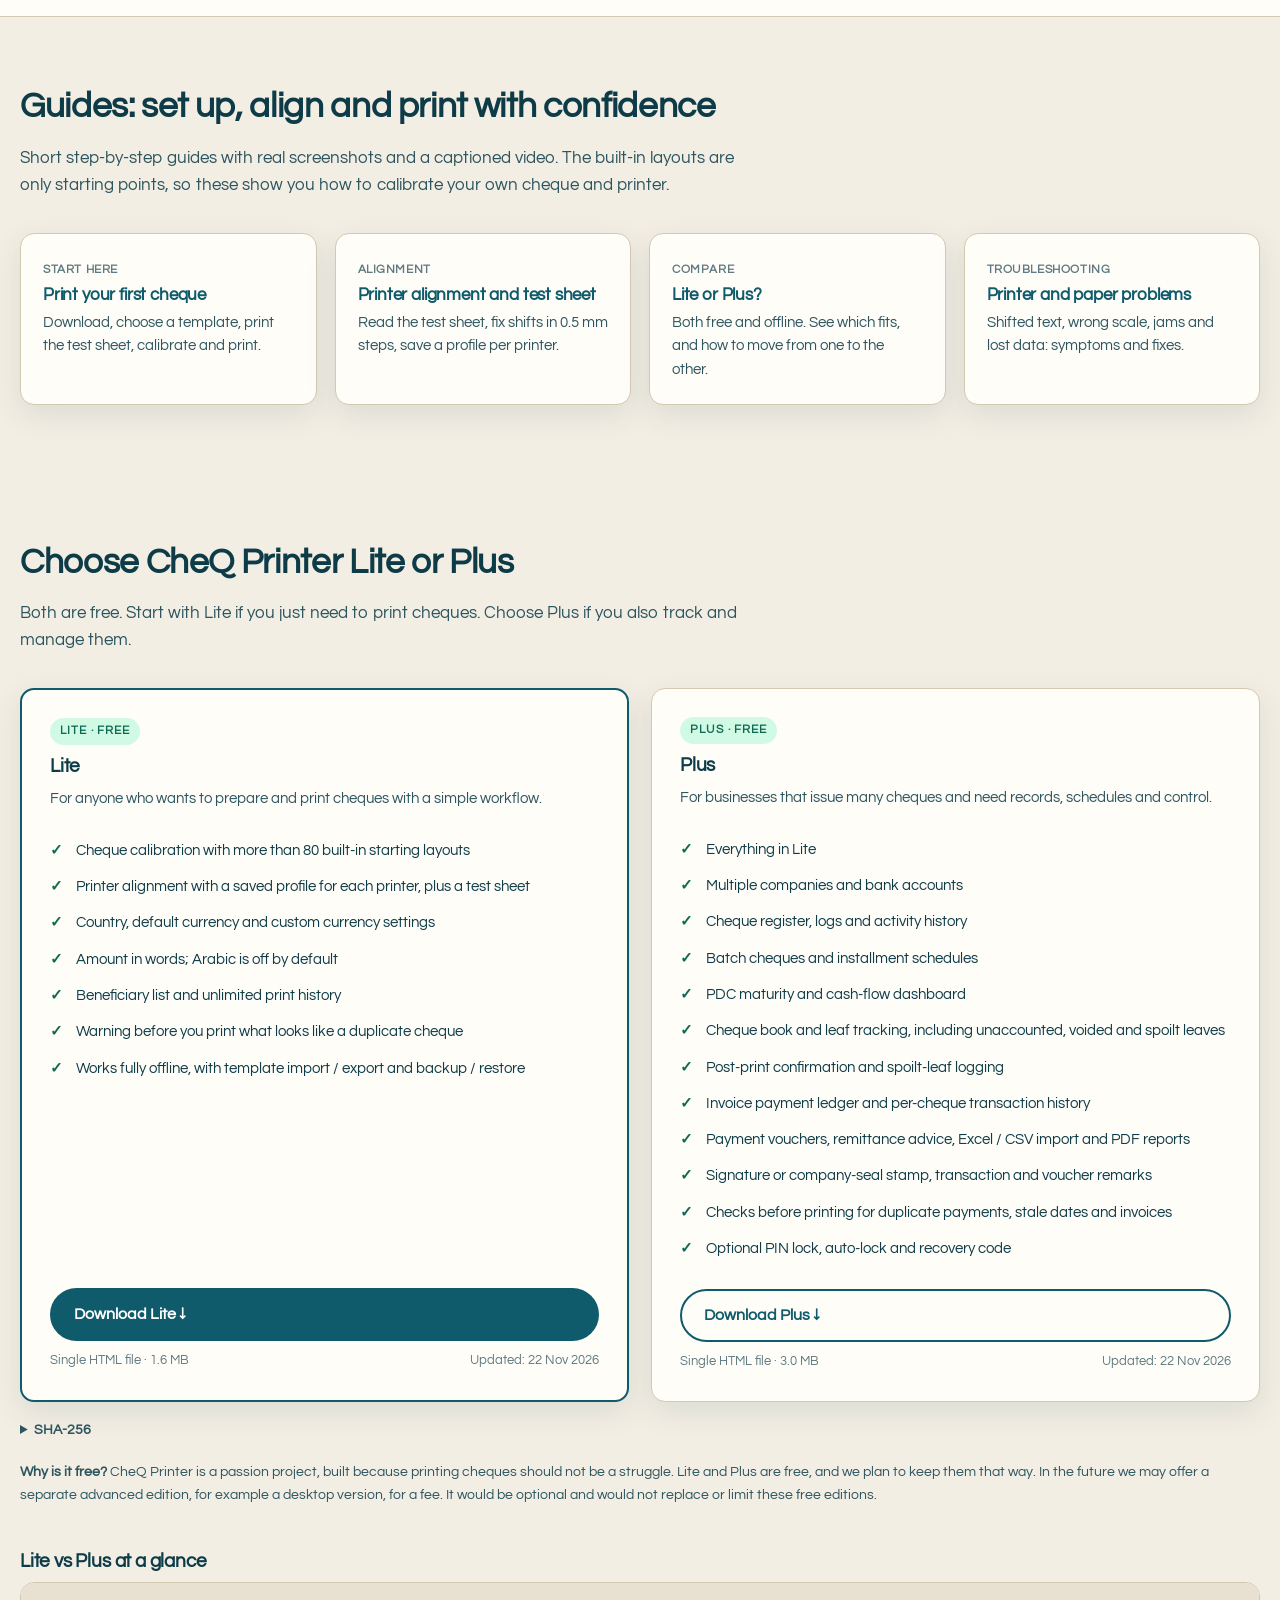
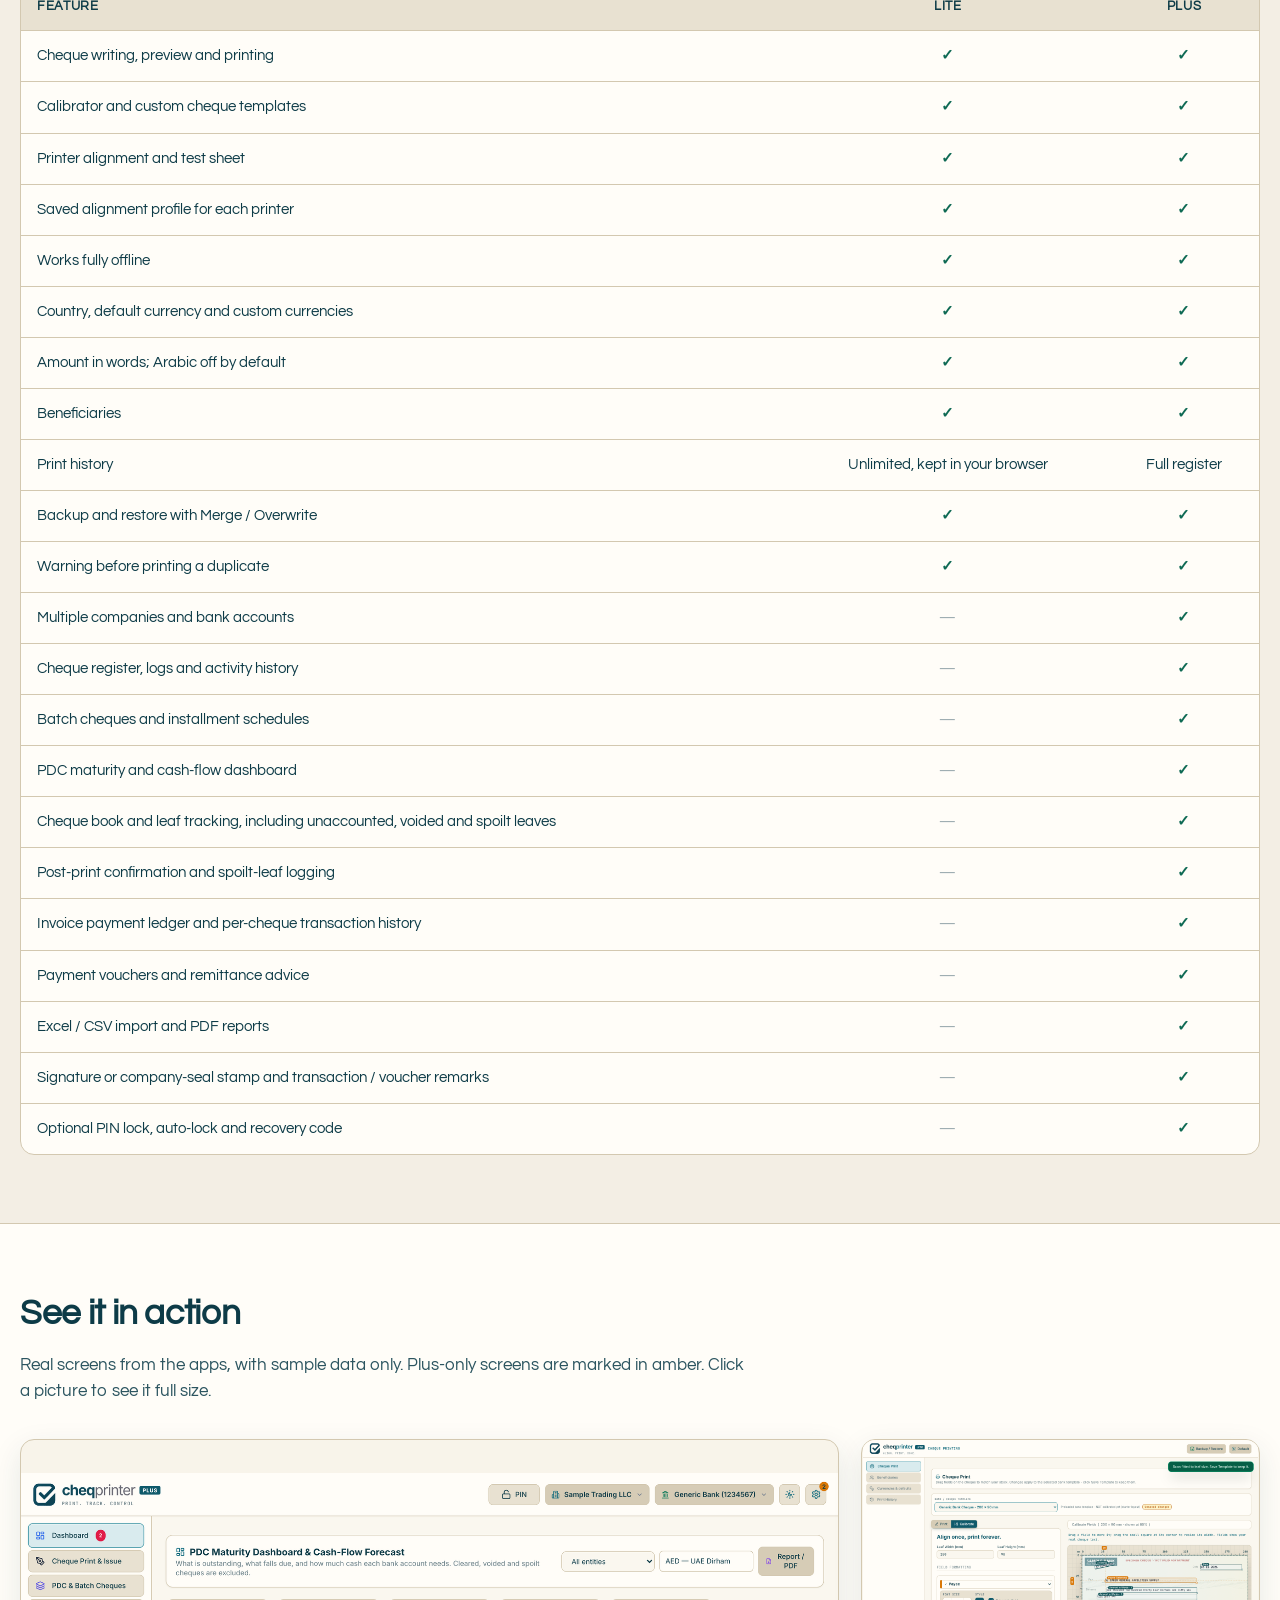
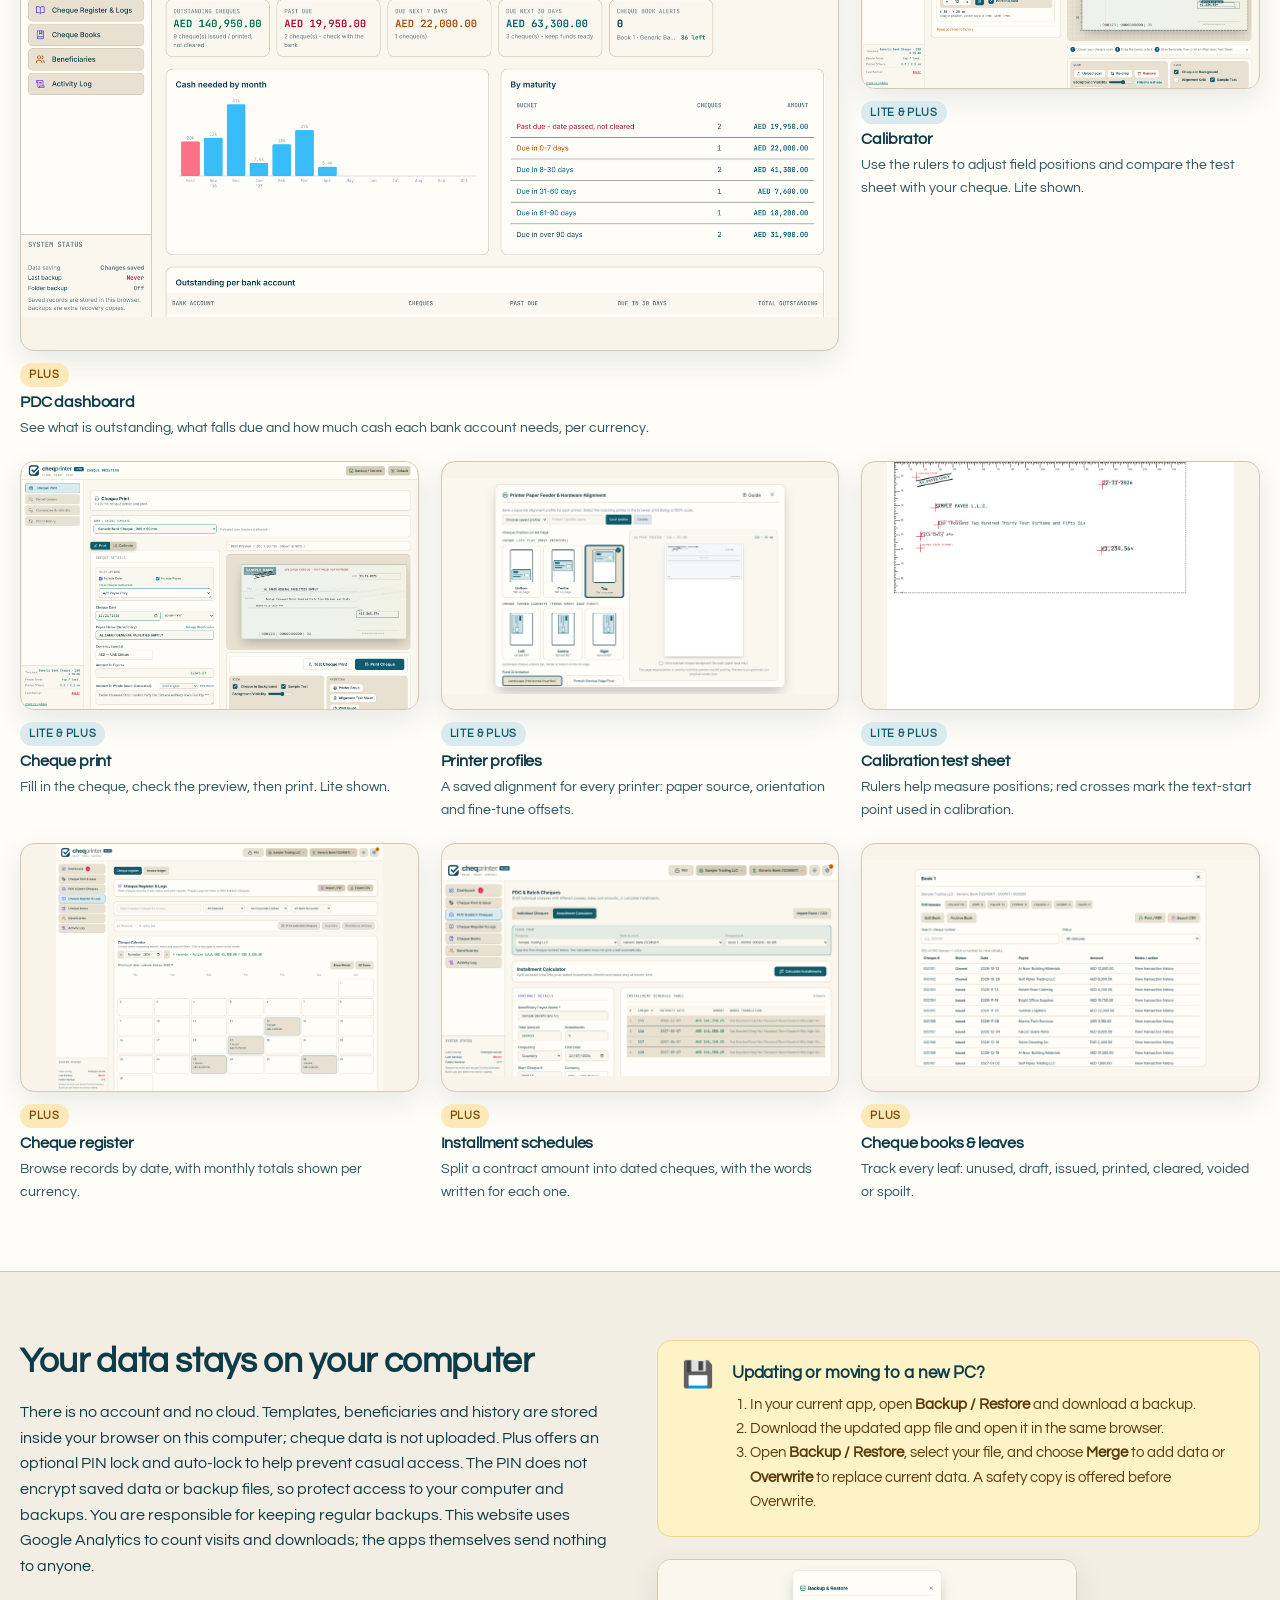
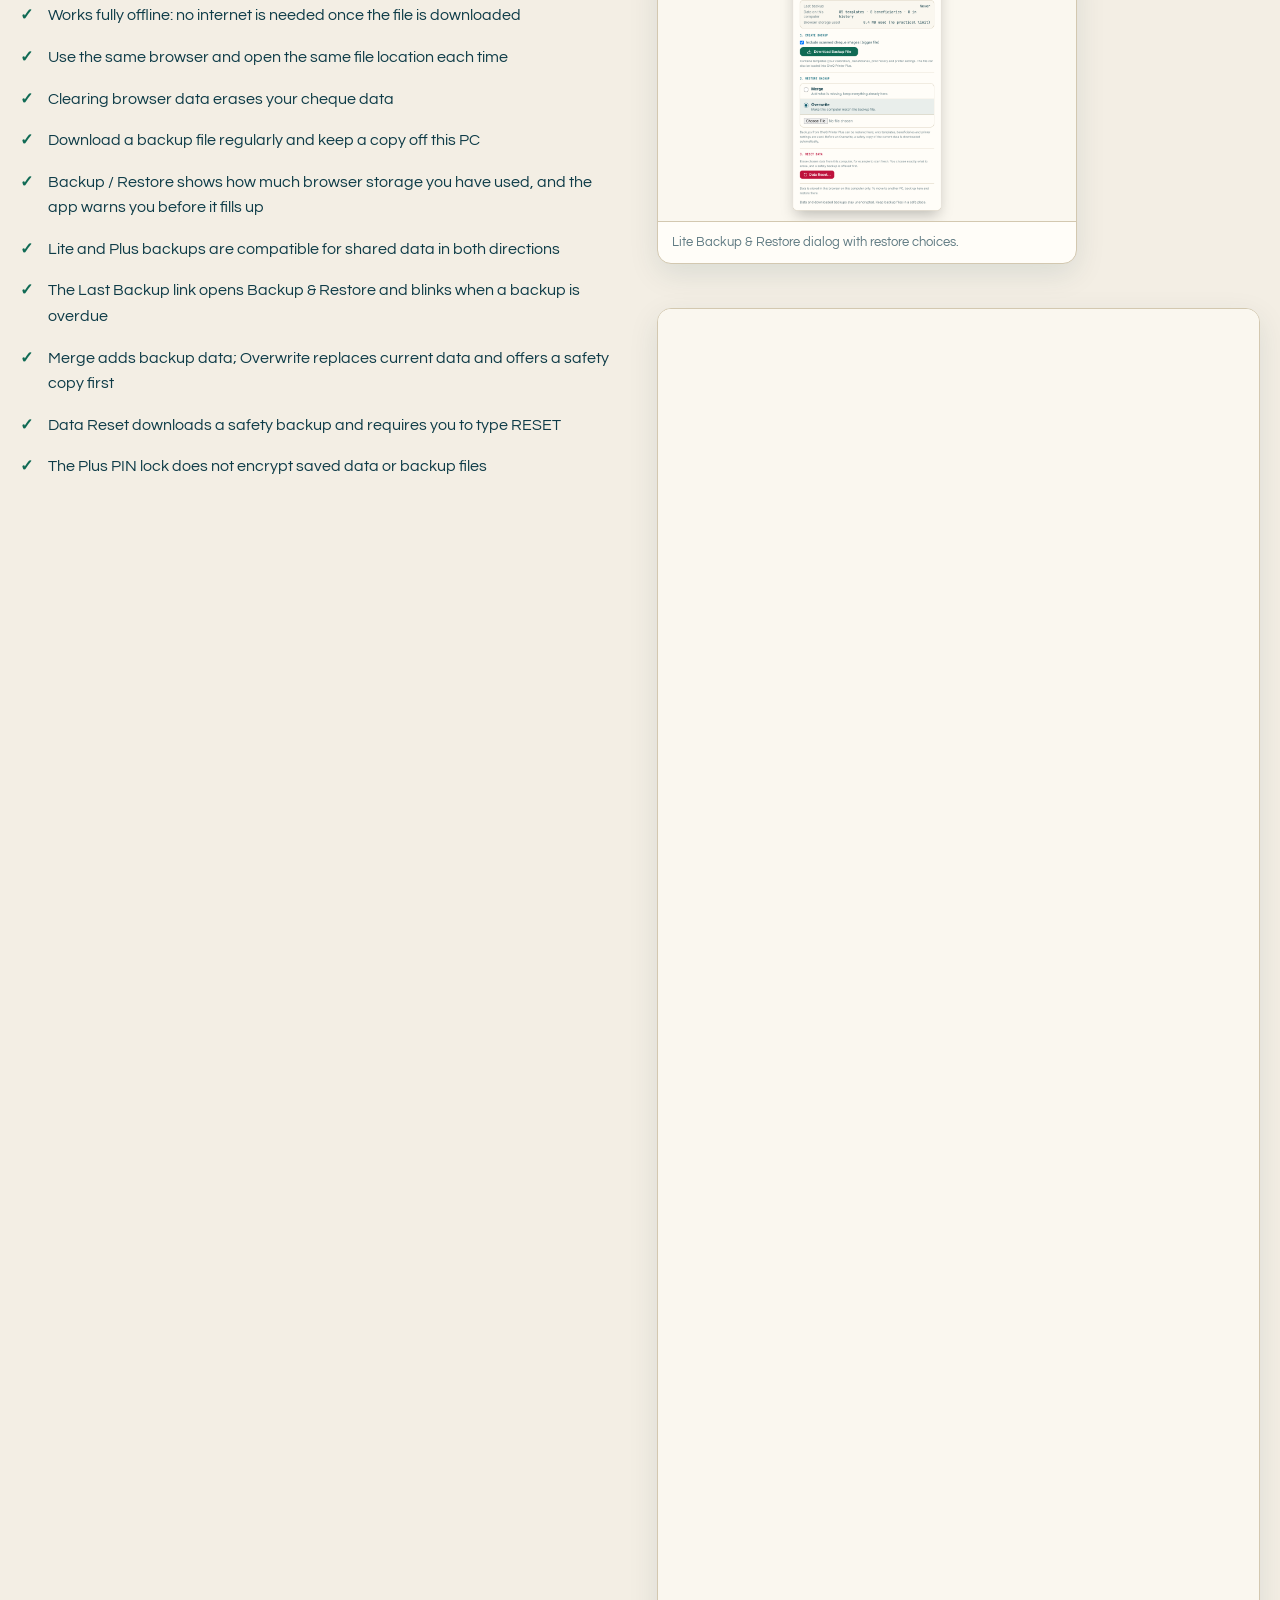
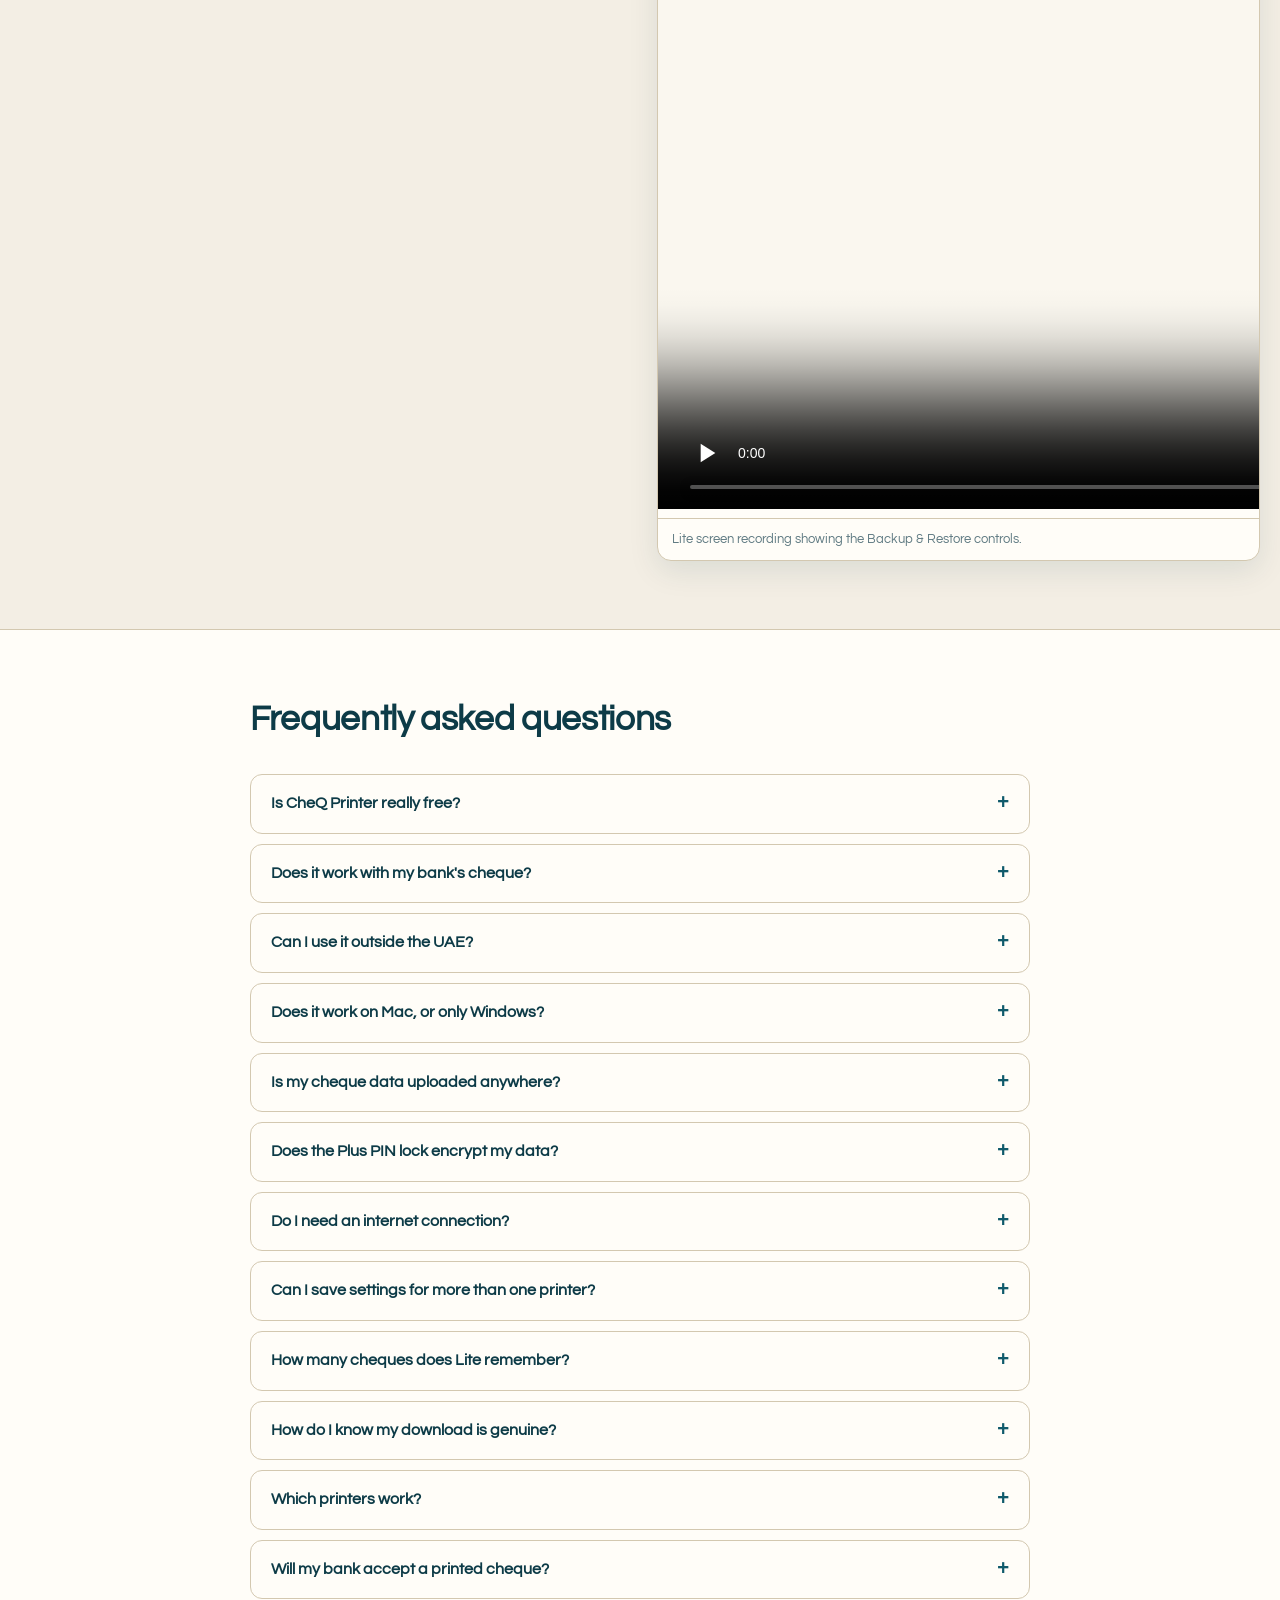
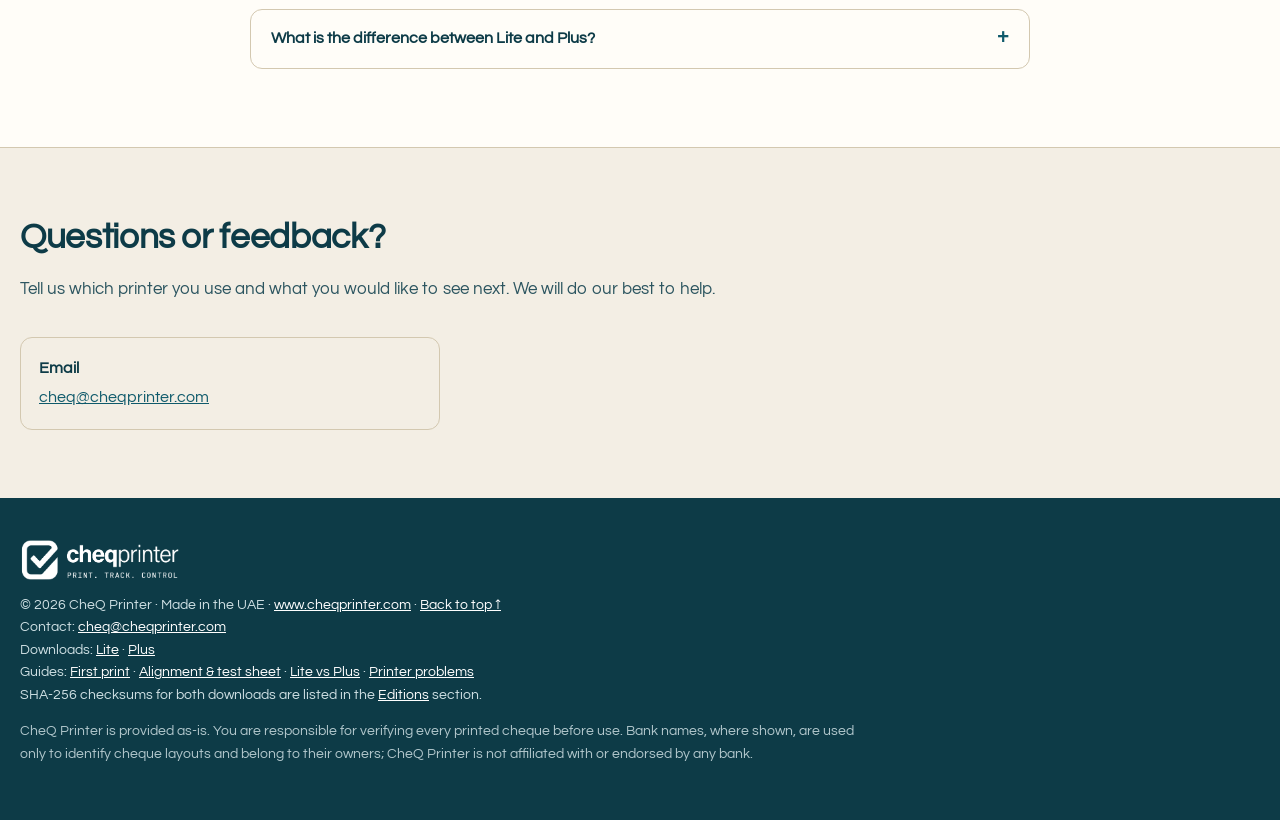
==== commit d564c752: "Widen page layout on homepage" ====
--- a/index.html
+++ b/index.html
@@ -85,7 +85,7 @@
 h2{font-size:clamp(1.6rem,3.4vw,2.2rem)}
 h3{font-size:1.2rem}
 p{margin:0 0 1em}
-.wrap{max-width:1120px;margin:0 auto;padding:0 20px}
+.wrap{max-width:1280px;margin:0 auto;padding:0 20px}
 .skip{position:absolute;left:-999px;top:8px;background:var(--teal);color:#fff;padding:8px 12px;border-radius:8px;z-index:100}
 .skip:focus{left:8px}
 :focus-visible{outline:3px solid var(--teal-2);outline-offset:2px;border-radius:4px}
@@ -124,7 +124,7 @@
 /* ---------- hero ---------- */
 .hero{position:relative;overflow:hidden;color:#fff;padding:60px 0 64px;background:linear-gradient(135deg,#0a2f3a 0%,#0f5a6b 58%,#17788b 100%)}
 .hero::before{content:"";position:absolute;right:-12%;bottom:-45%;width:70%;aspect-ratio:1;background:radial-gradient(circle,rgba(255,255,255,.12),transparent 65%);pointer-events:none}
-.hero .grid{position:relative;display:grid;grid-template-columns:.9fr 1.1fr;gap:48px;align-items:center}
+.hero .grid{position:relative;display:grid;grid-template-columns:1fr 1fr;gap:48px;align-items:center}
 @media(max-width:960px){.hero .grid{grid-template-columns:1fr;gap:36px}}
 .eyebrow{display:inline-block;font-size:.75rem;font-weight:700;letter-spacing:.08em;text-transform:uppercase;color:#d6eef2;background:rgba(255,255,255,.14);padding:6px 14px;border-radius:999px;margin-bottom:18px}
 .hero h1{color:#fff;font-size:clamp(2.2rem,4.4vw,3.4rem);margin-bottom:.45em}
@@ -299,8 +299,8 @@
   <div class="wrap grid">
     <div class="hero-text">
       <span class="eyebrow">Free cheque printing software &middot; Made in the UAE</span>
-      <h1>Print cheques with a layout you can adjust.<span>Calibrate. Test on plain paper. Print.</span></h1>
-      <p class="lead">Set your cheque size, adjust field positions and test your printer. Free, works offline after download, and stores cheque data in your browser on this computer.</p>
+      <h1>Stop wasting cheques. Align once, print forever.<span>Quick setup. Accurate alignment. Clean prints.</span></h1>
+      <p class="lead">No sign-up, no subscription. Pick your bank's cheque format, fine-tune field alignment on plain paper, and print. All data stays offline, stored locally in your browser.</p>
       <ul class="chips" aria-label="Highlights">
         <li>Custom layouts</li>
         <li>Any currency</li>
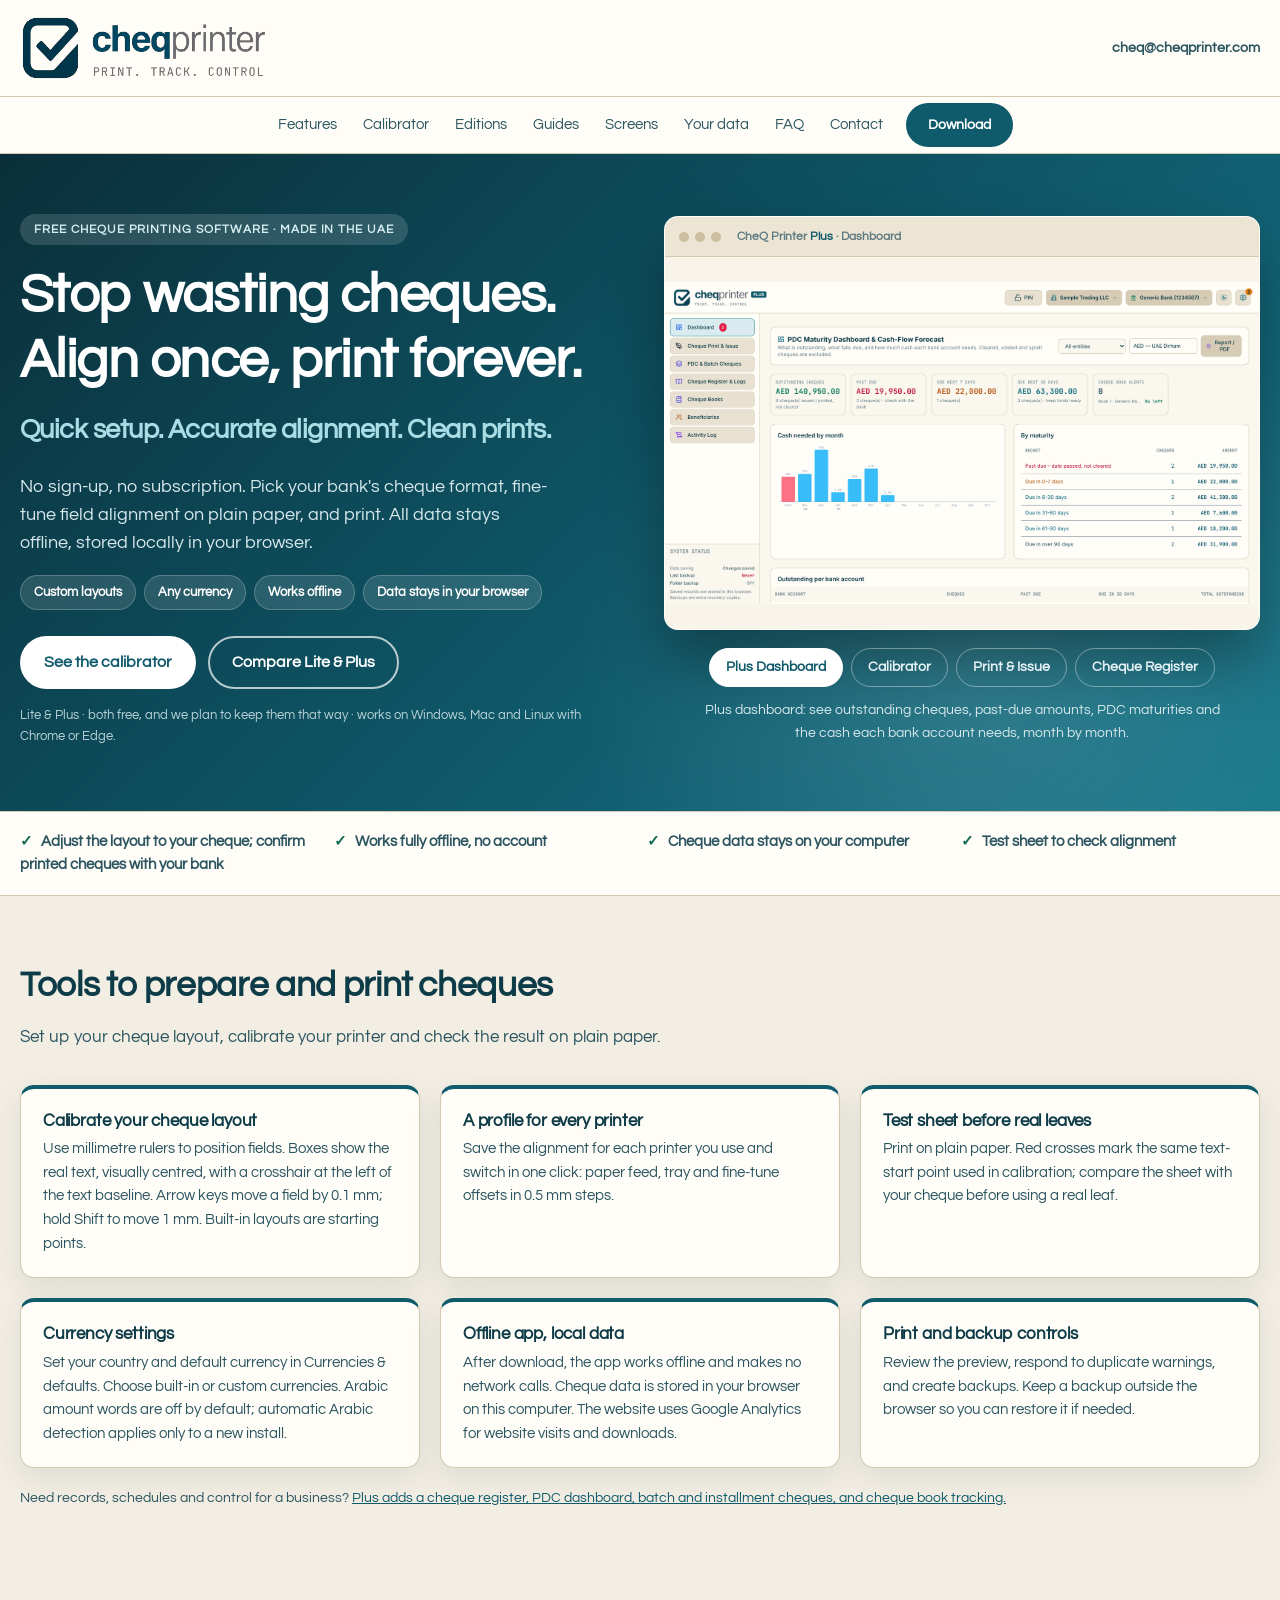
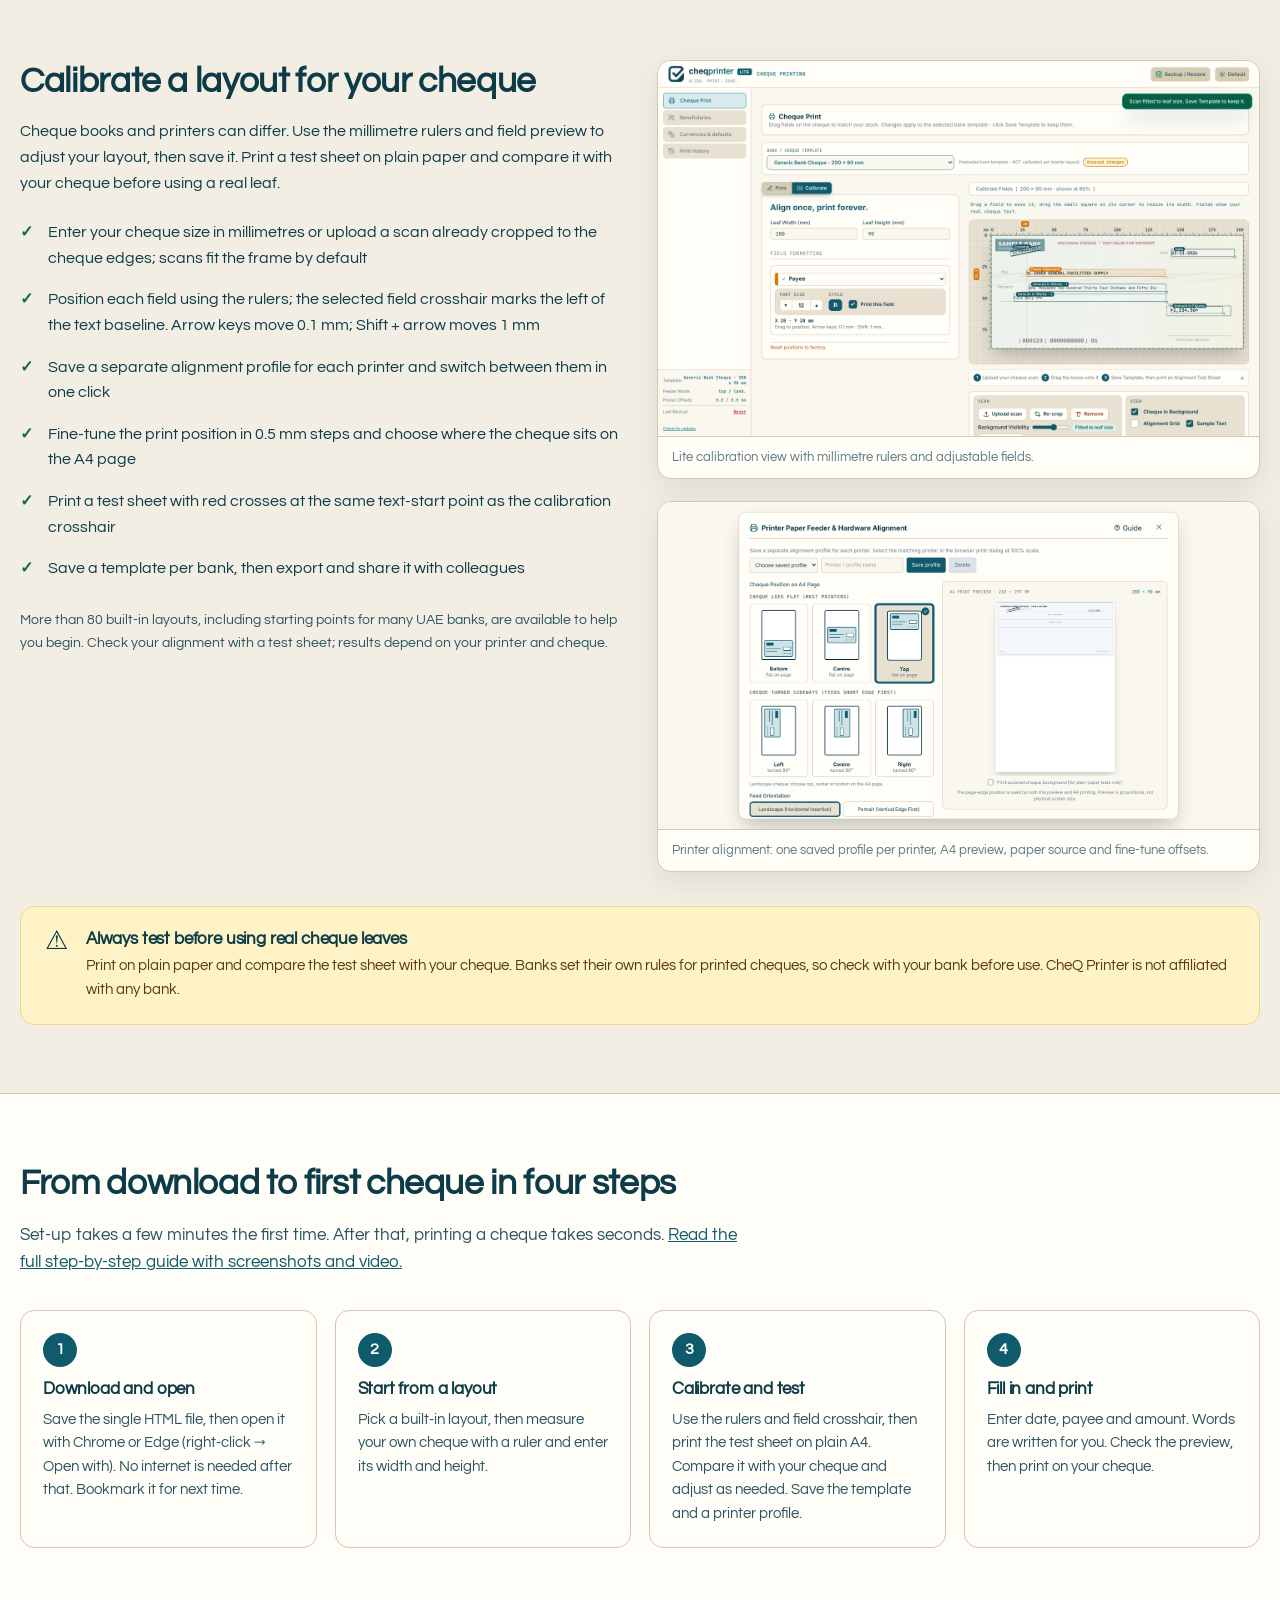
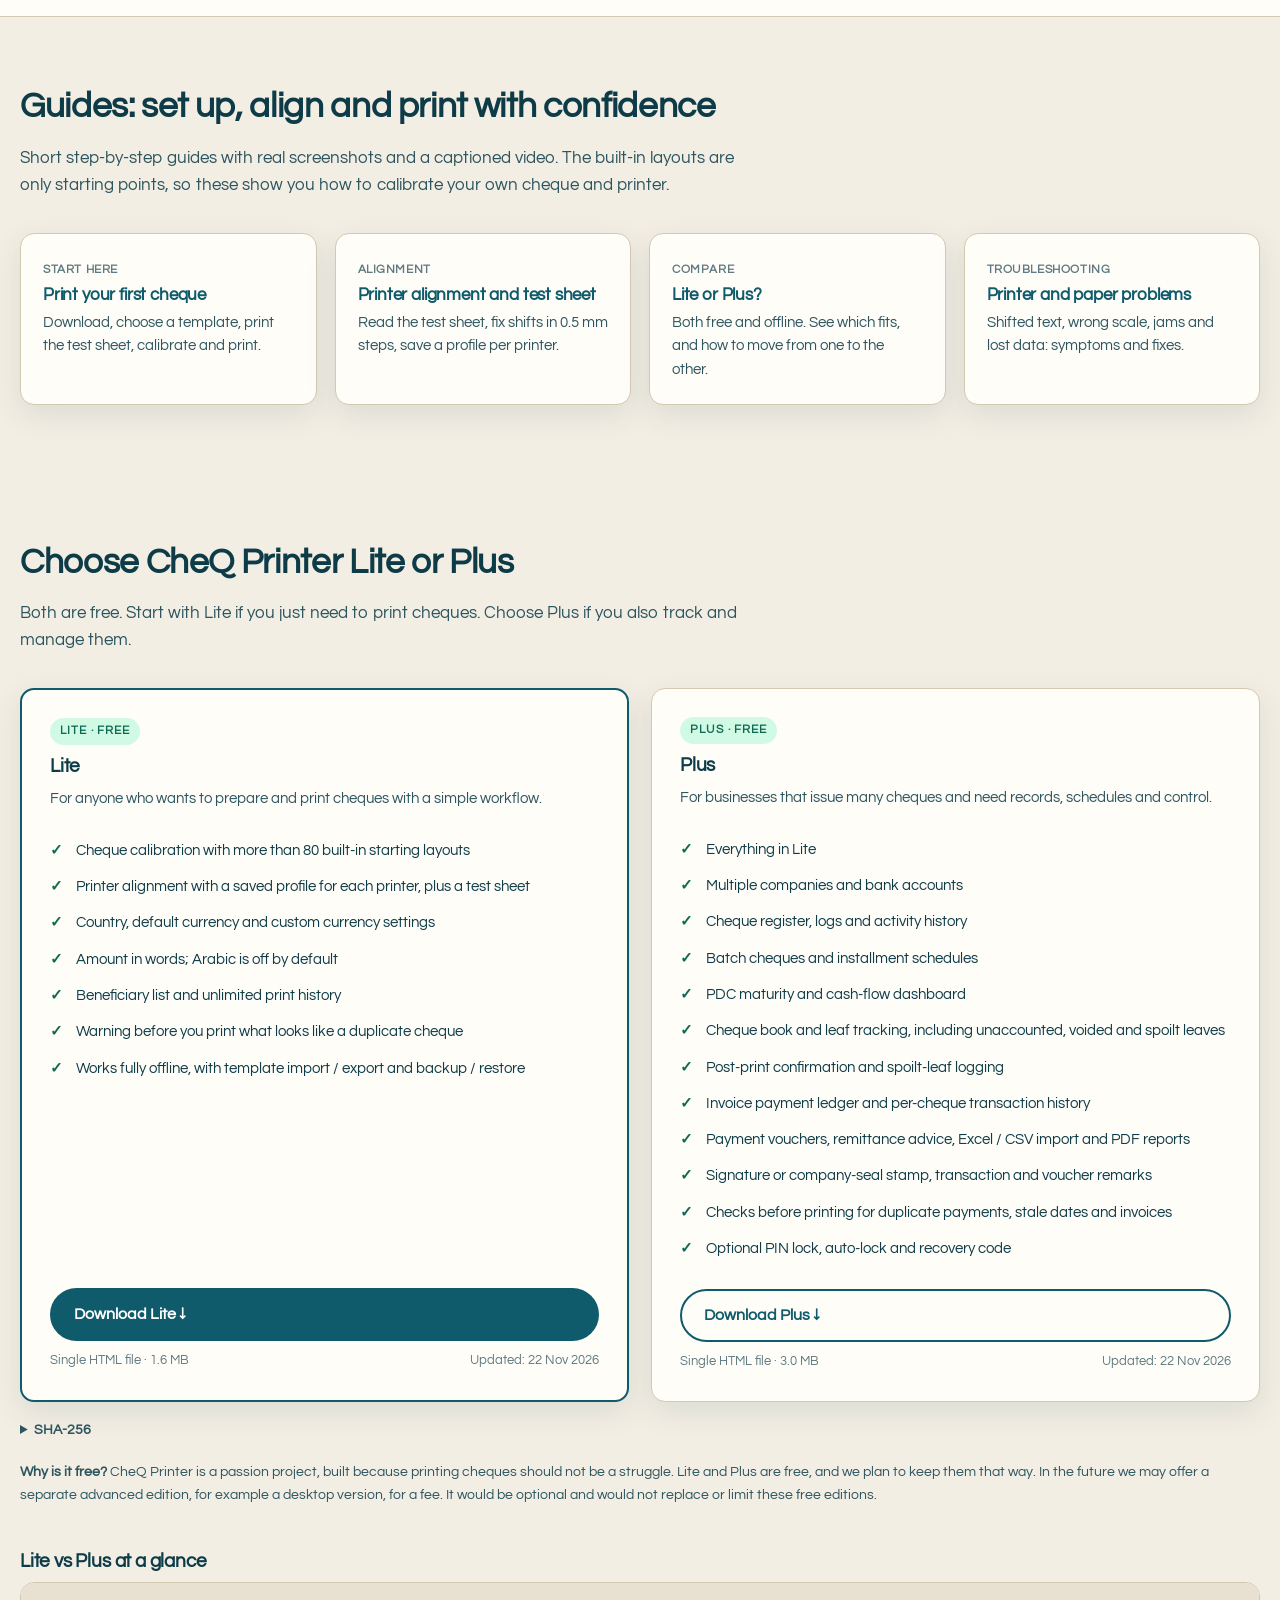
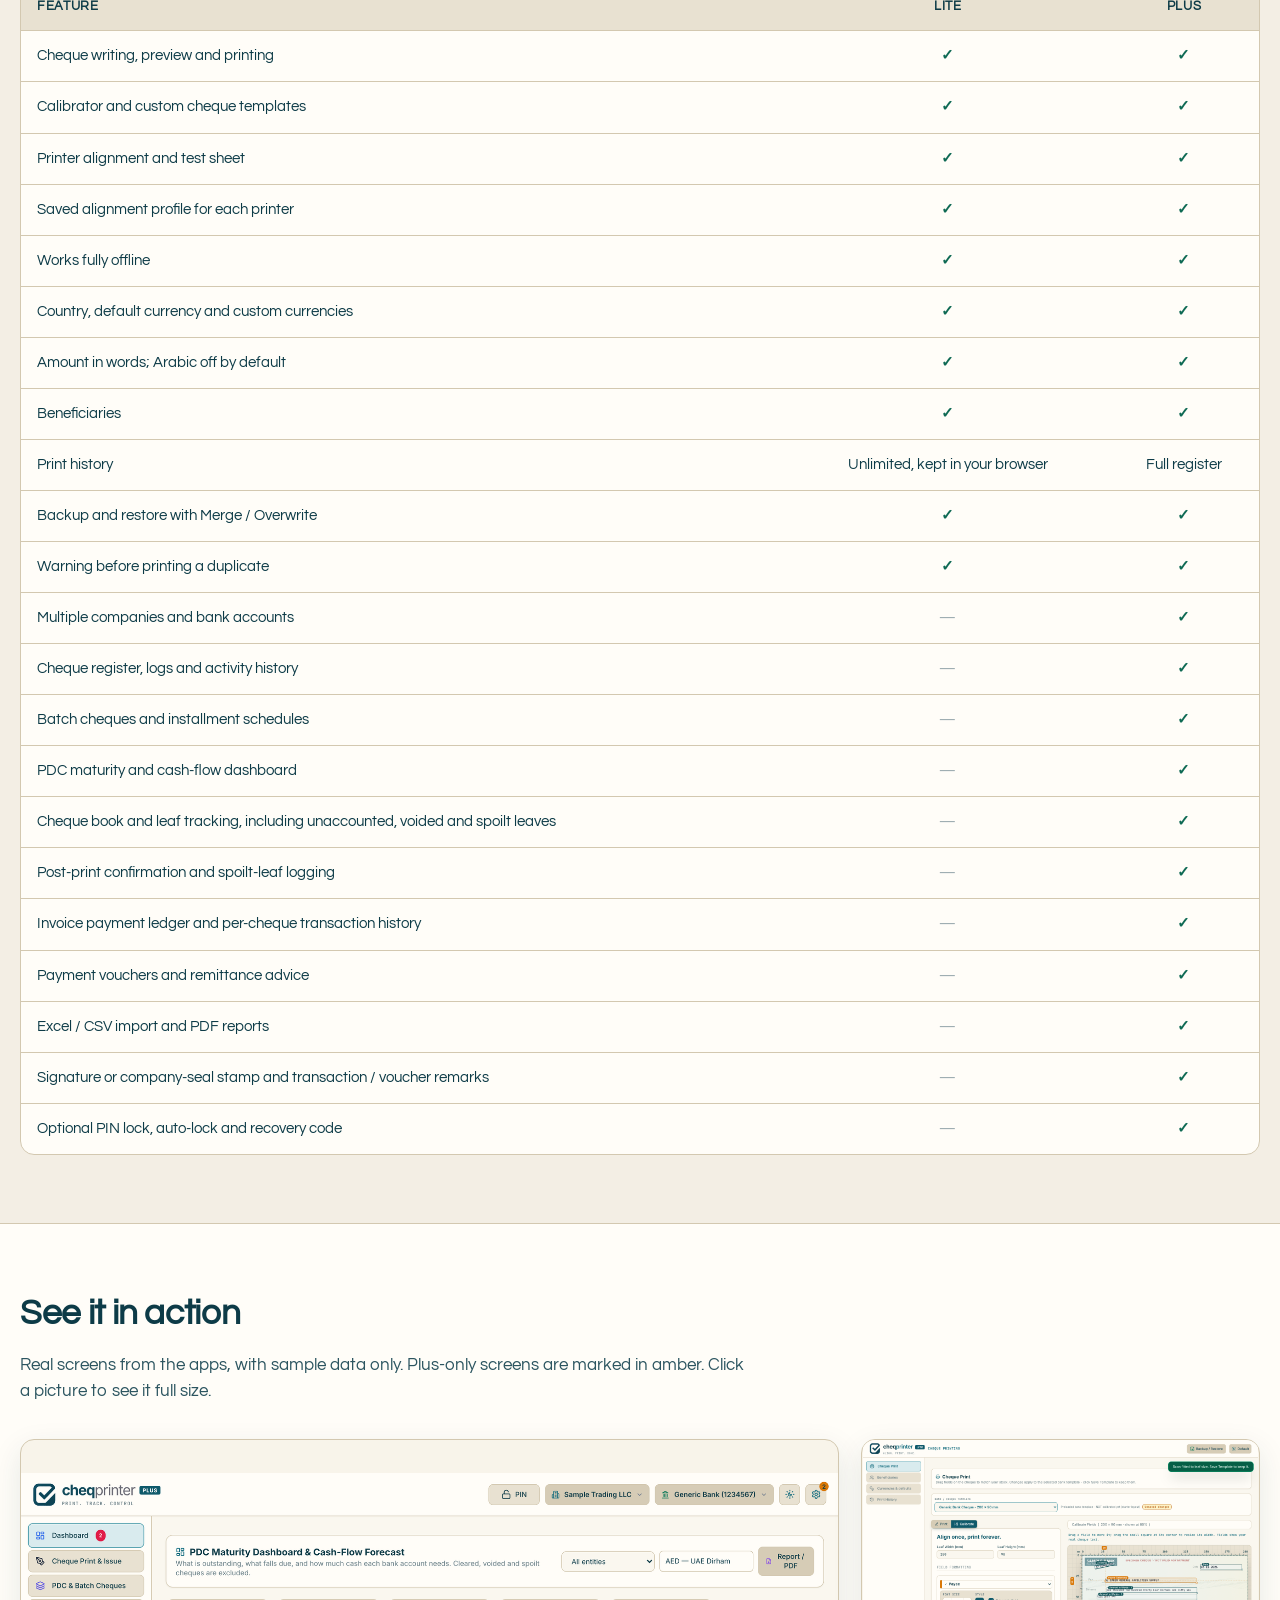
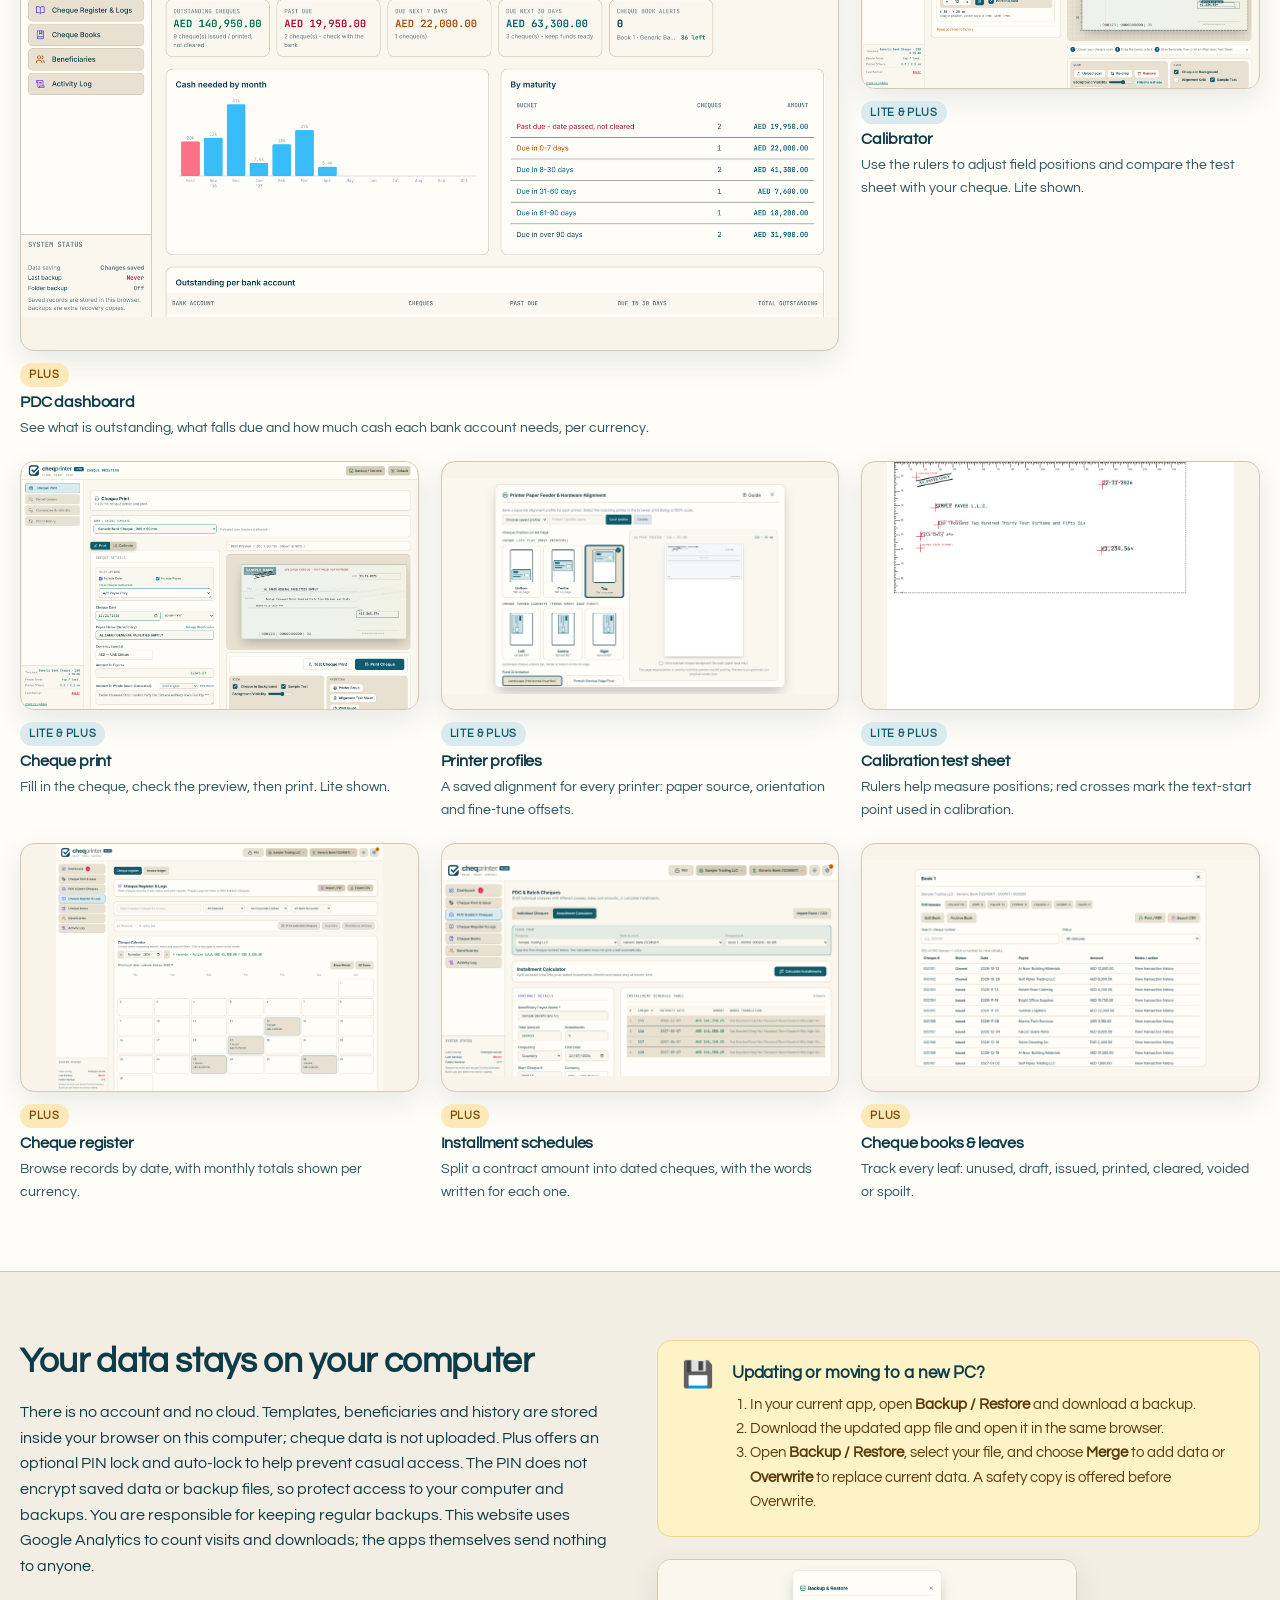
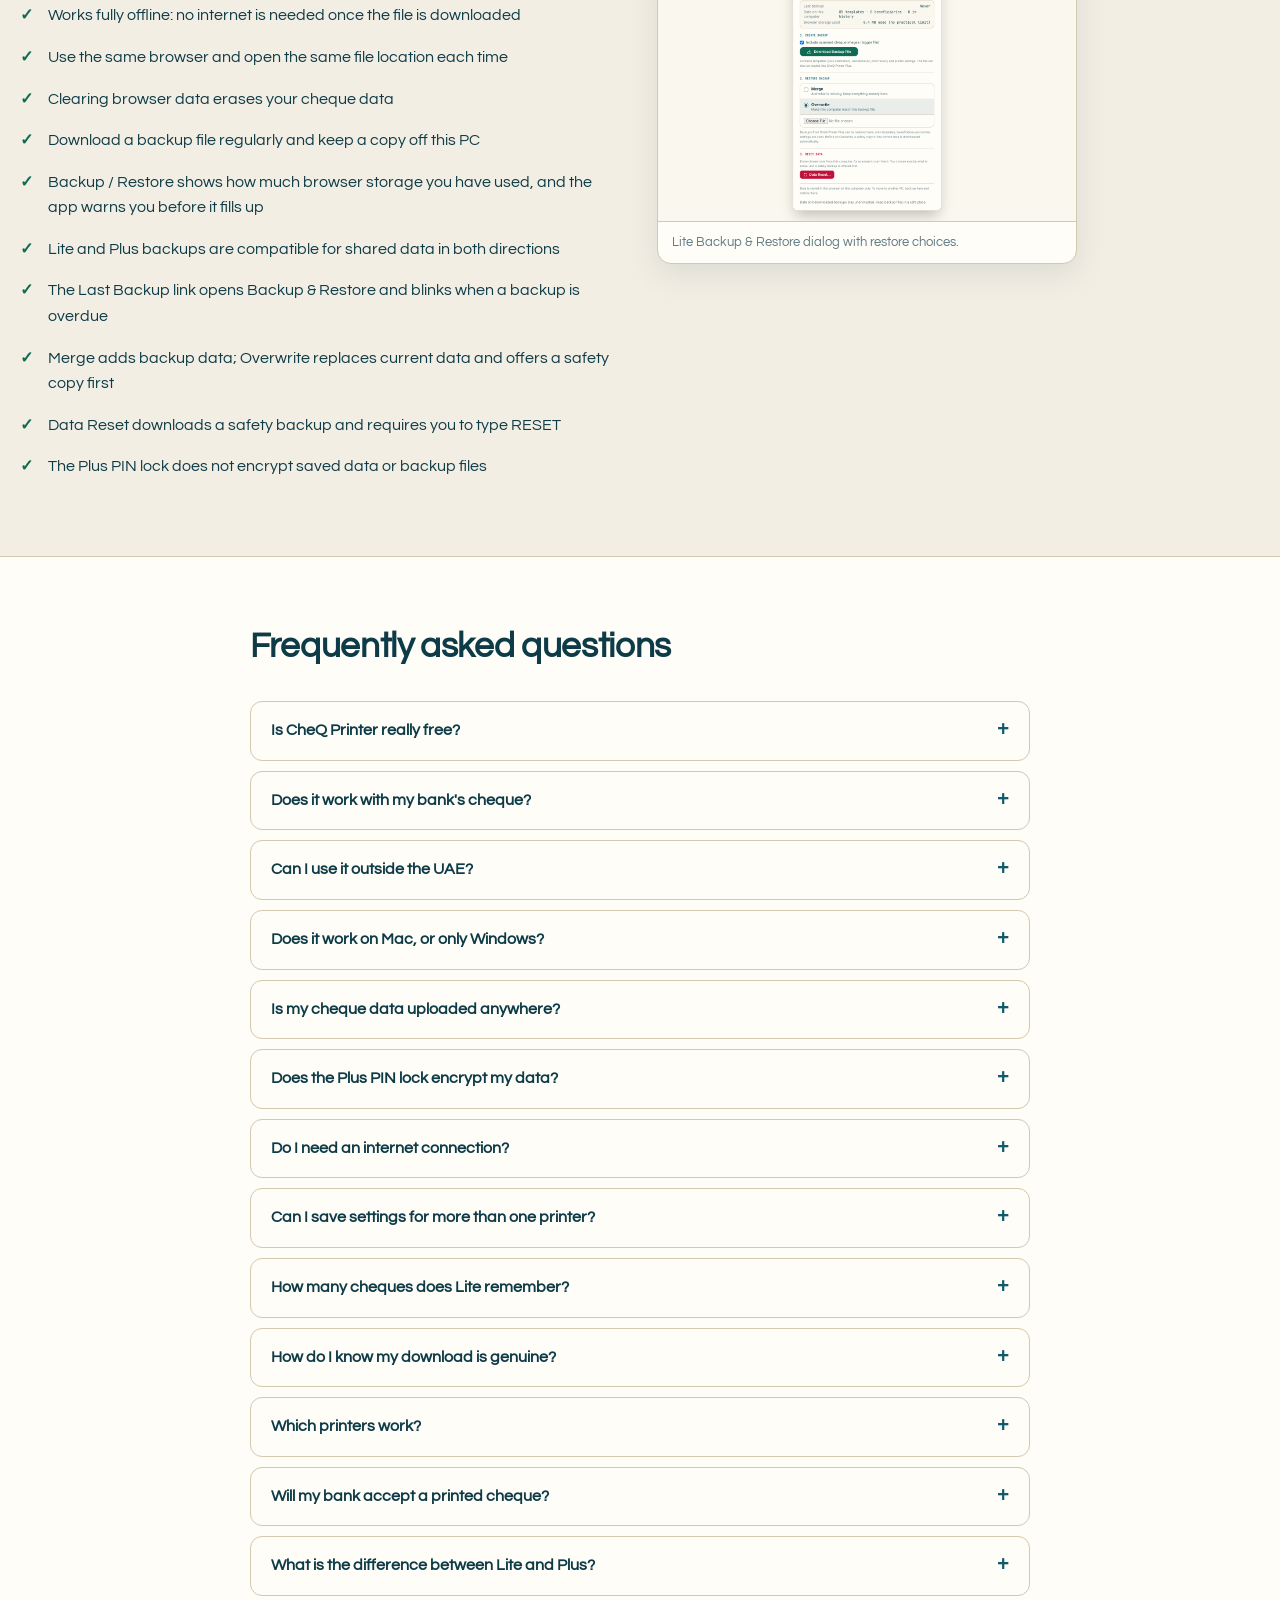
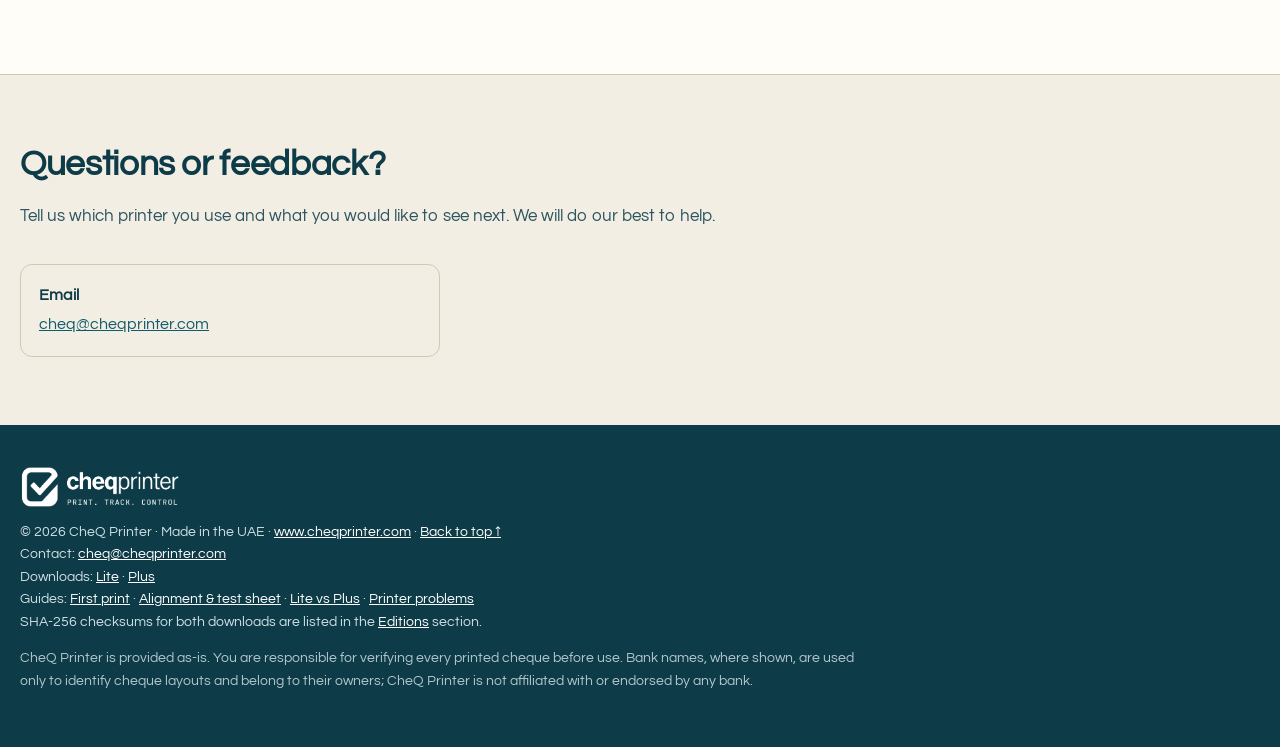
==== commit 3f9c54f8: "Remove oversized backup restore video player" ====
--- a/index.html
+++ b/index.html
@@ -632,10 +632,6 @@
         <img src="assets/media/shots/lite-05-backup-restore.png" alt="Lite Backup and Restore dialog showing Merge and Overwrite choices" width="1440" height="900" loading="lazy">
         <figcaption>Lite Backup &amp; Restore dialog with restore choices.</figcaption>
       </figure>
-      <figure class="shot" style="max-width:620px;margin-top:22px">
-        <video controls preload="none" playsinline poster="assets/media/shots/lite-05-backup-restore.png"><source src="assets/media/clips/lite-2-backup-restore.mp4" type="video/mp4">Your browser cannot play this video.</video>
-        <figcaption>Lite screen recording showing the Backup &amp; Restore controls.</figcaption>
-      </figure>
     </div>
   </div>
 </section>
